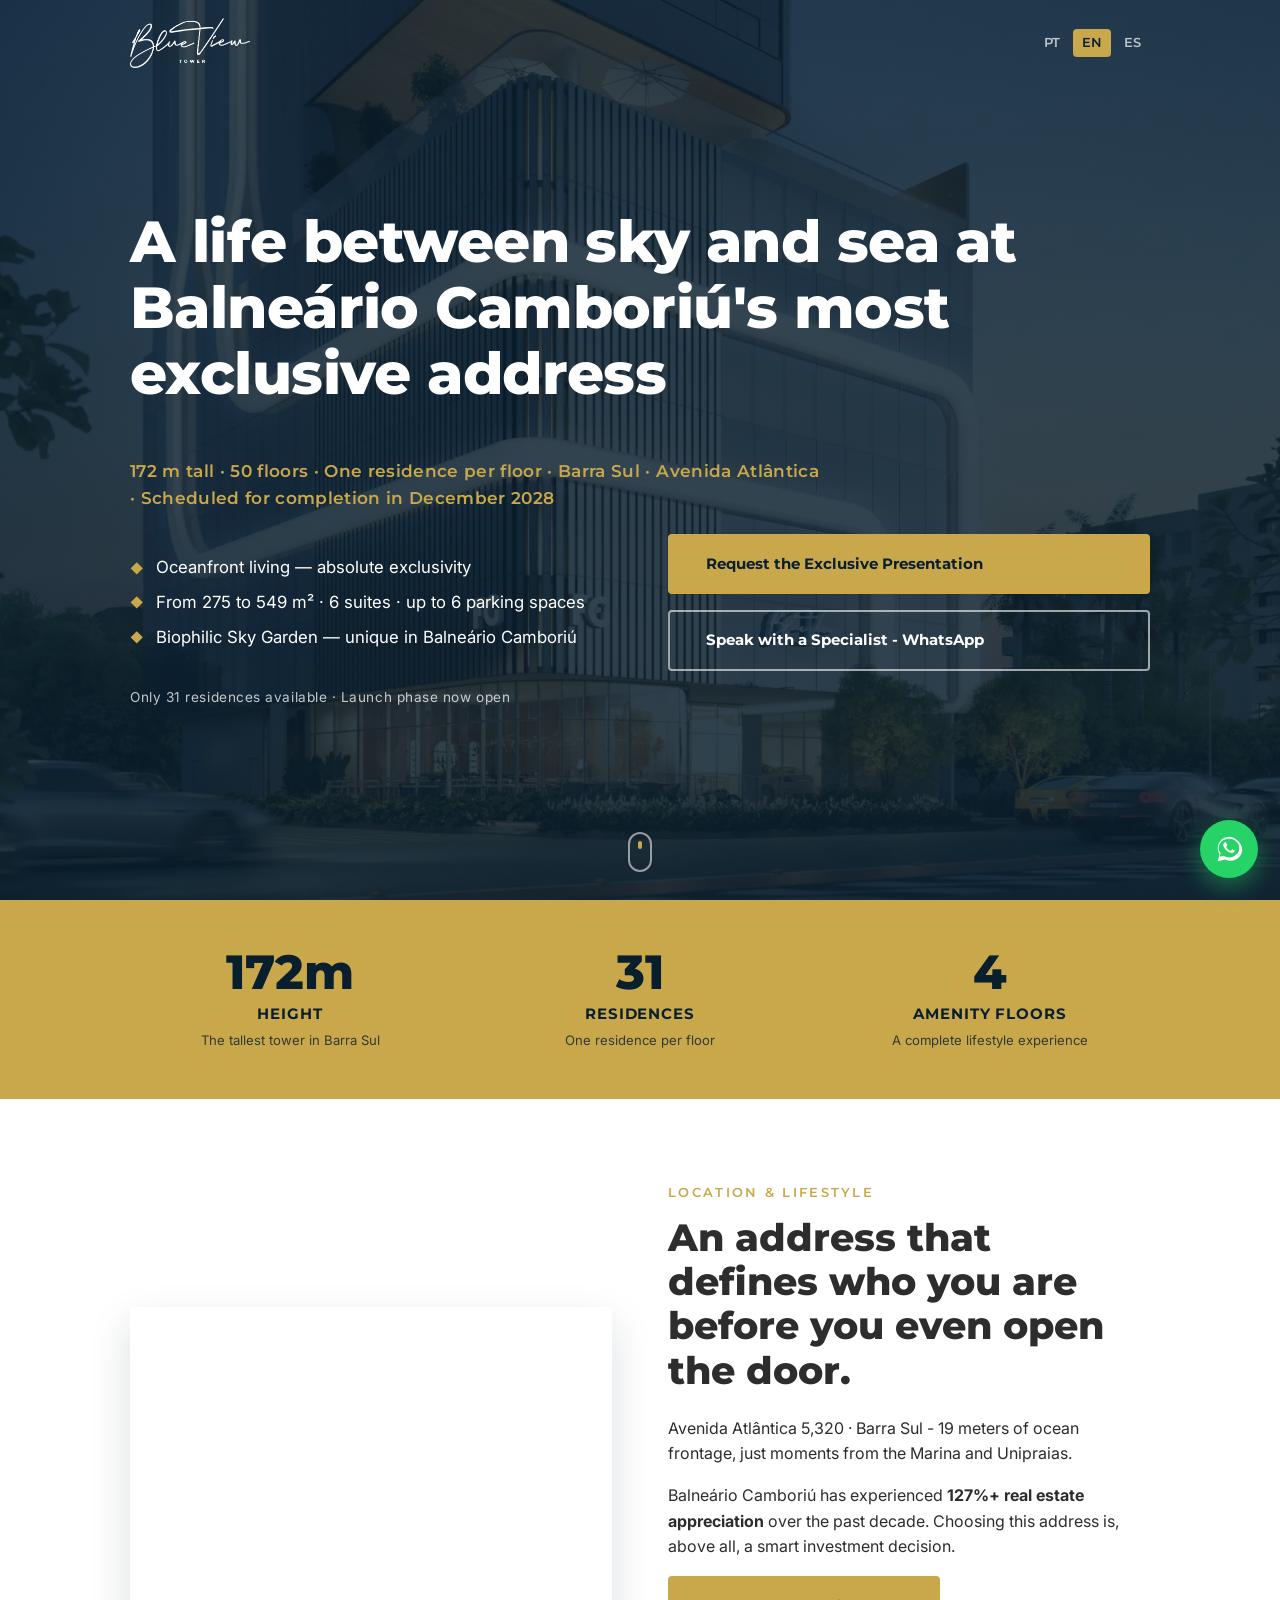
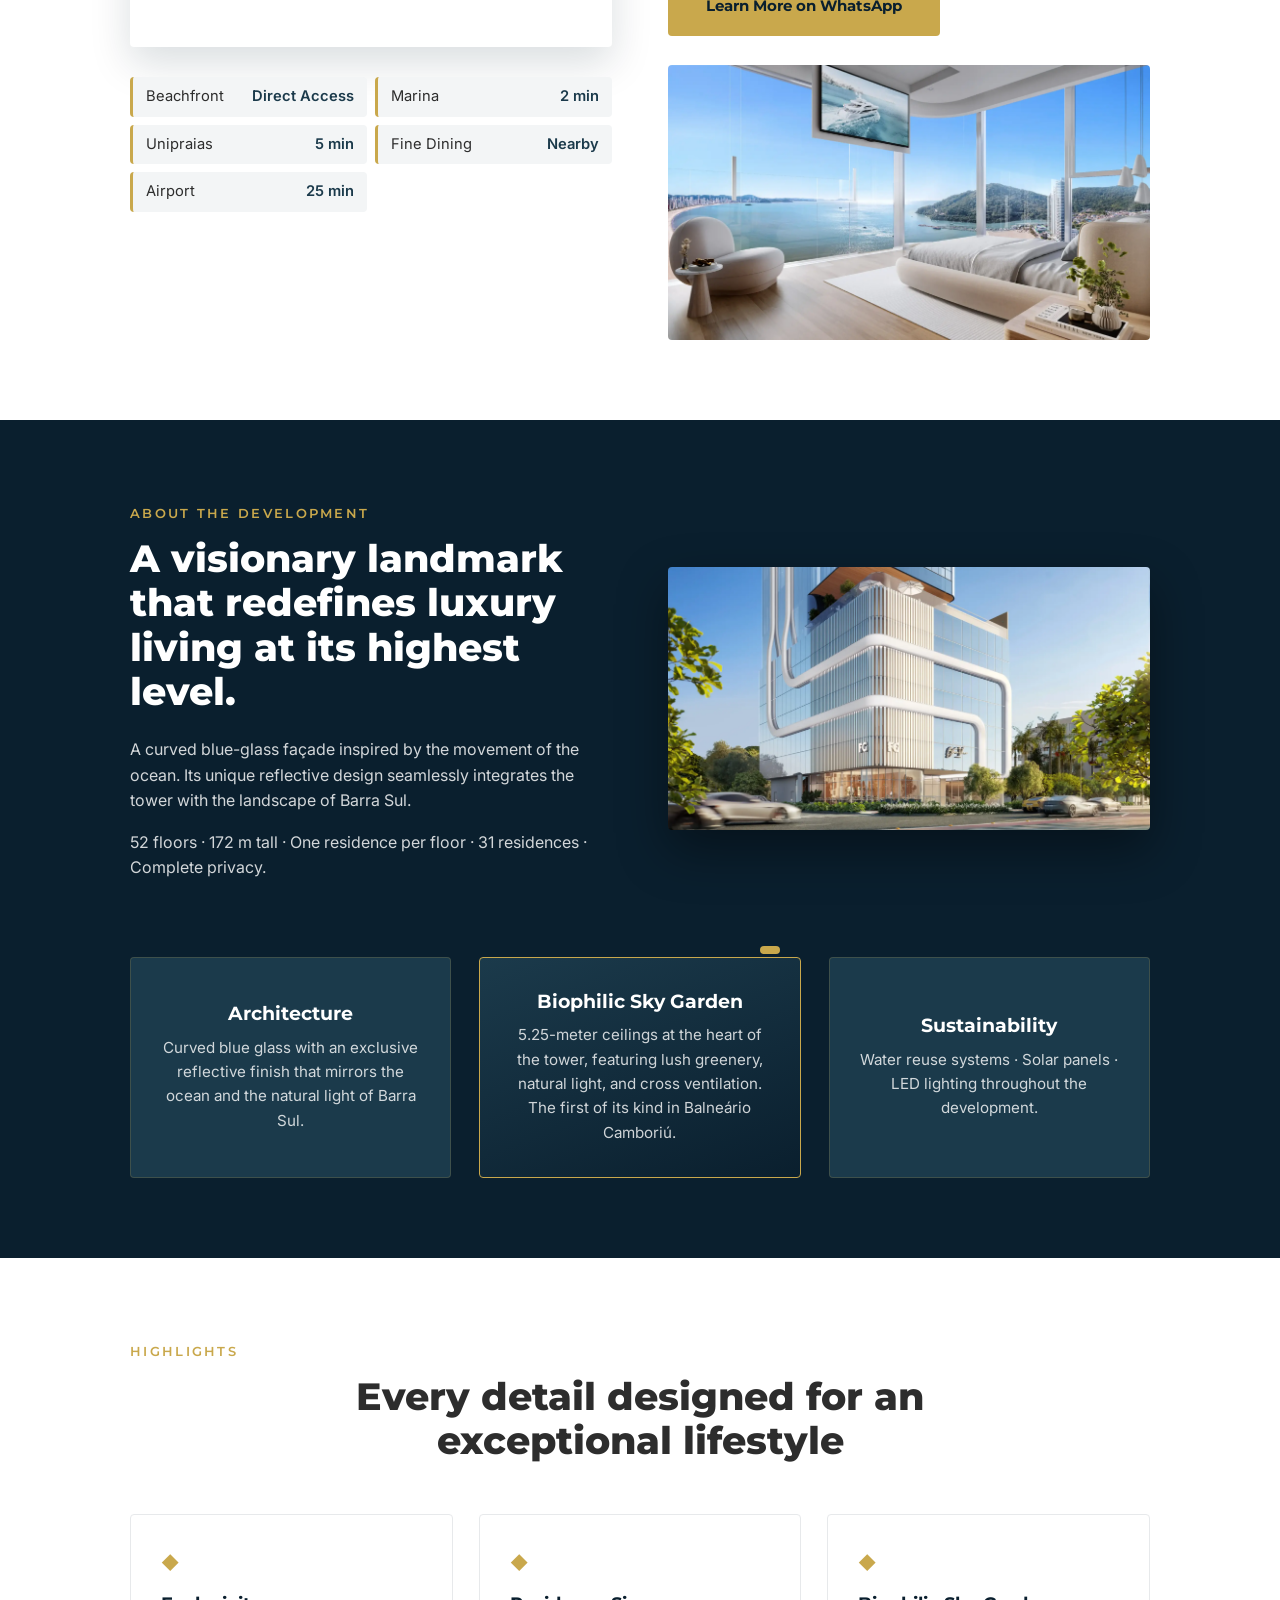
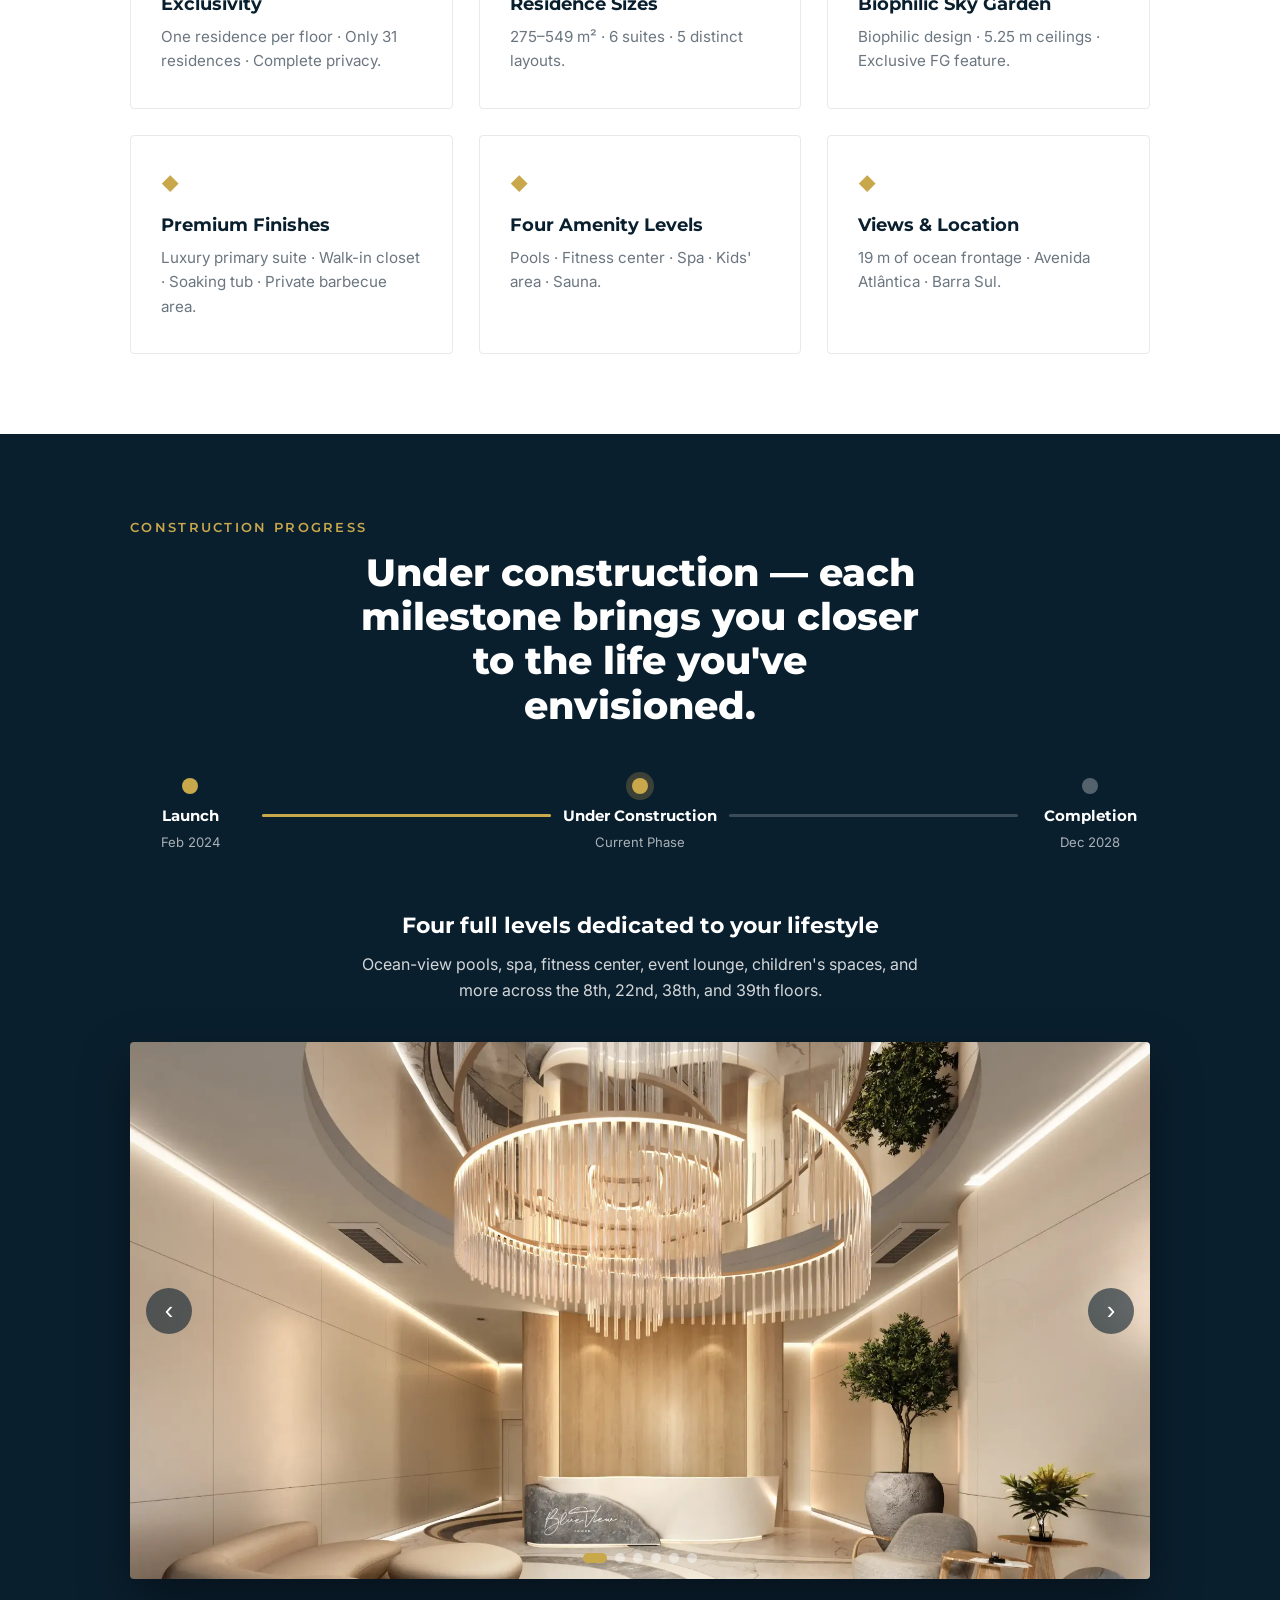
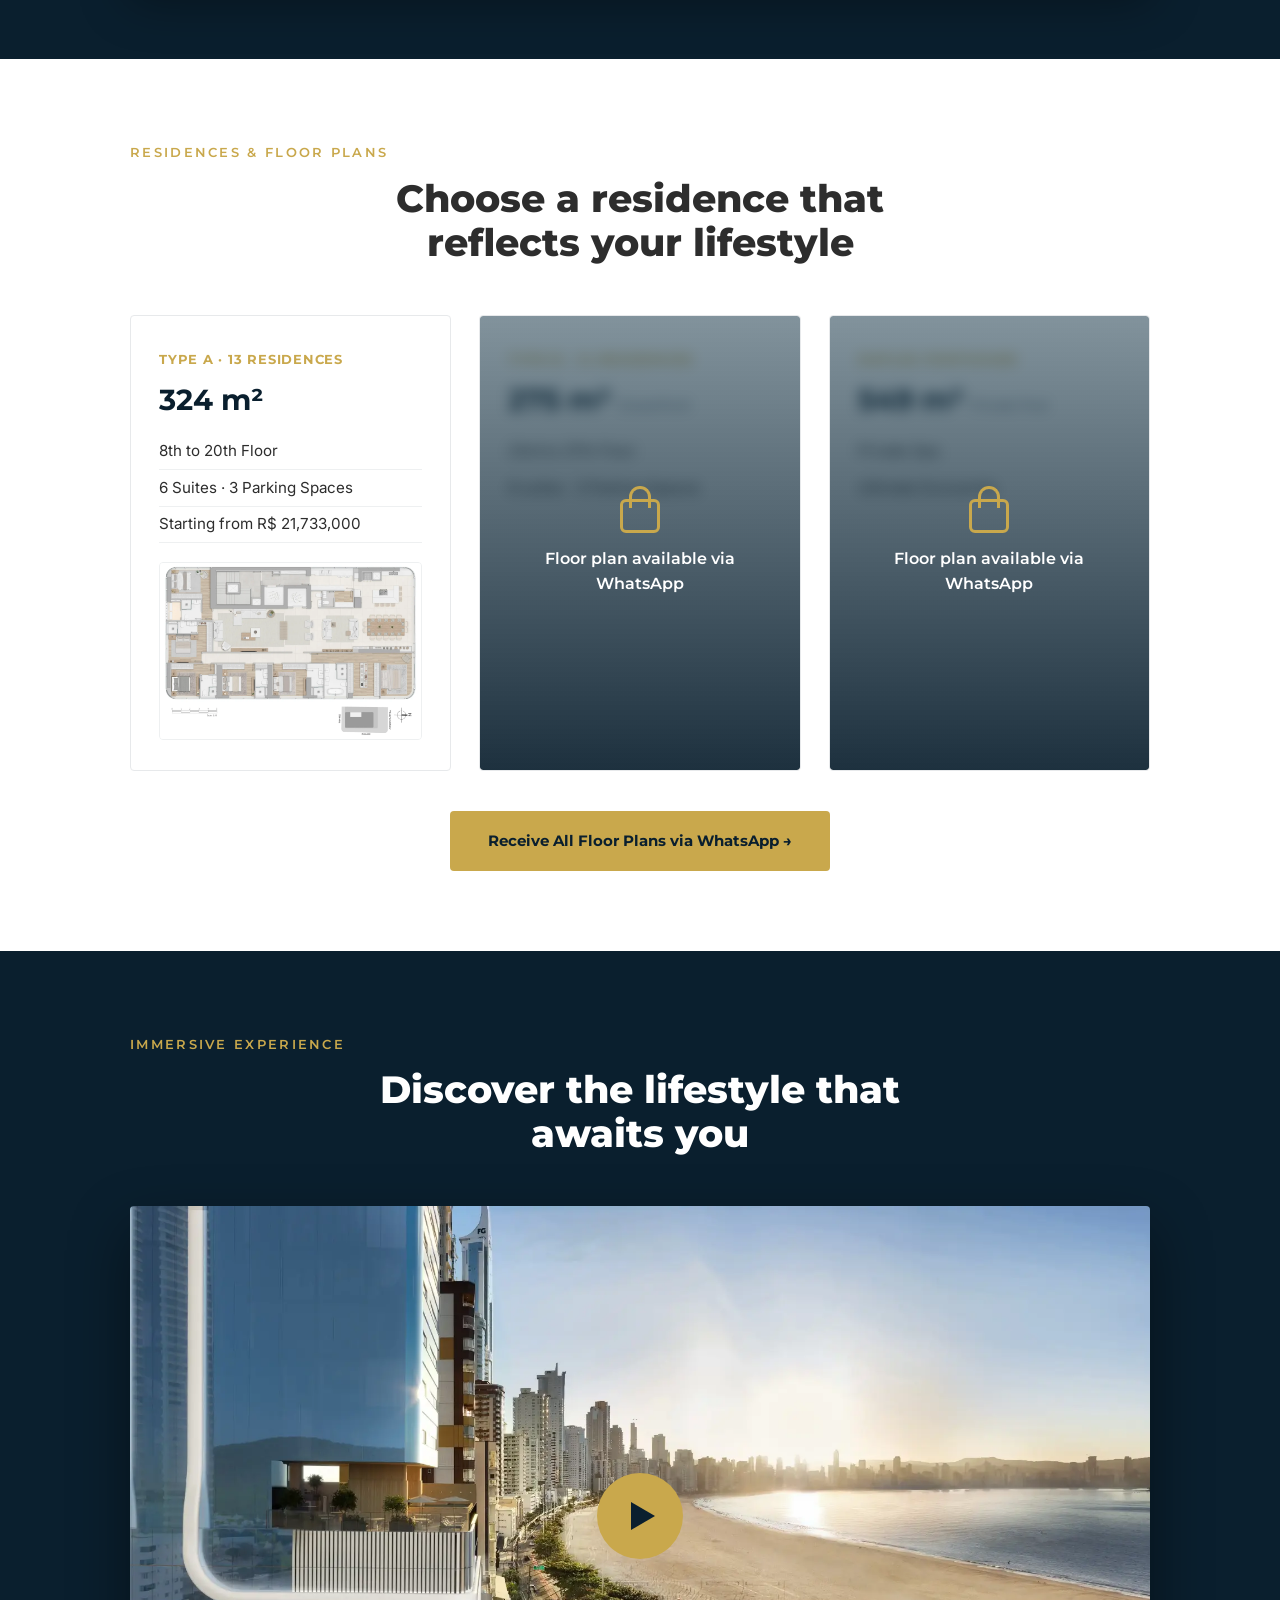
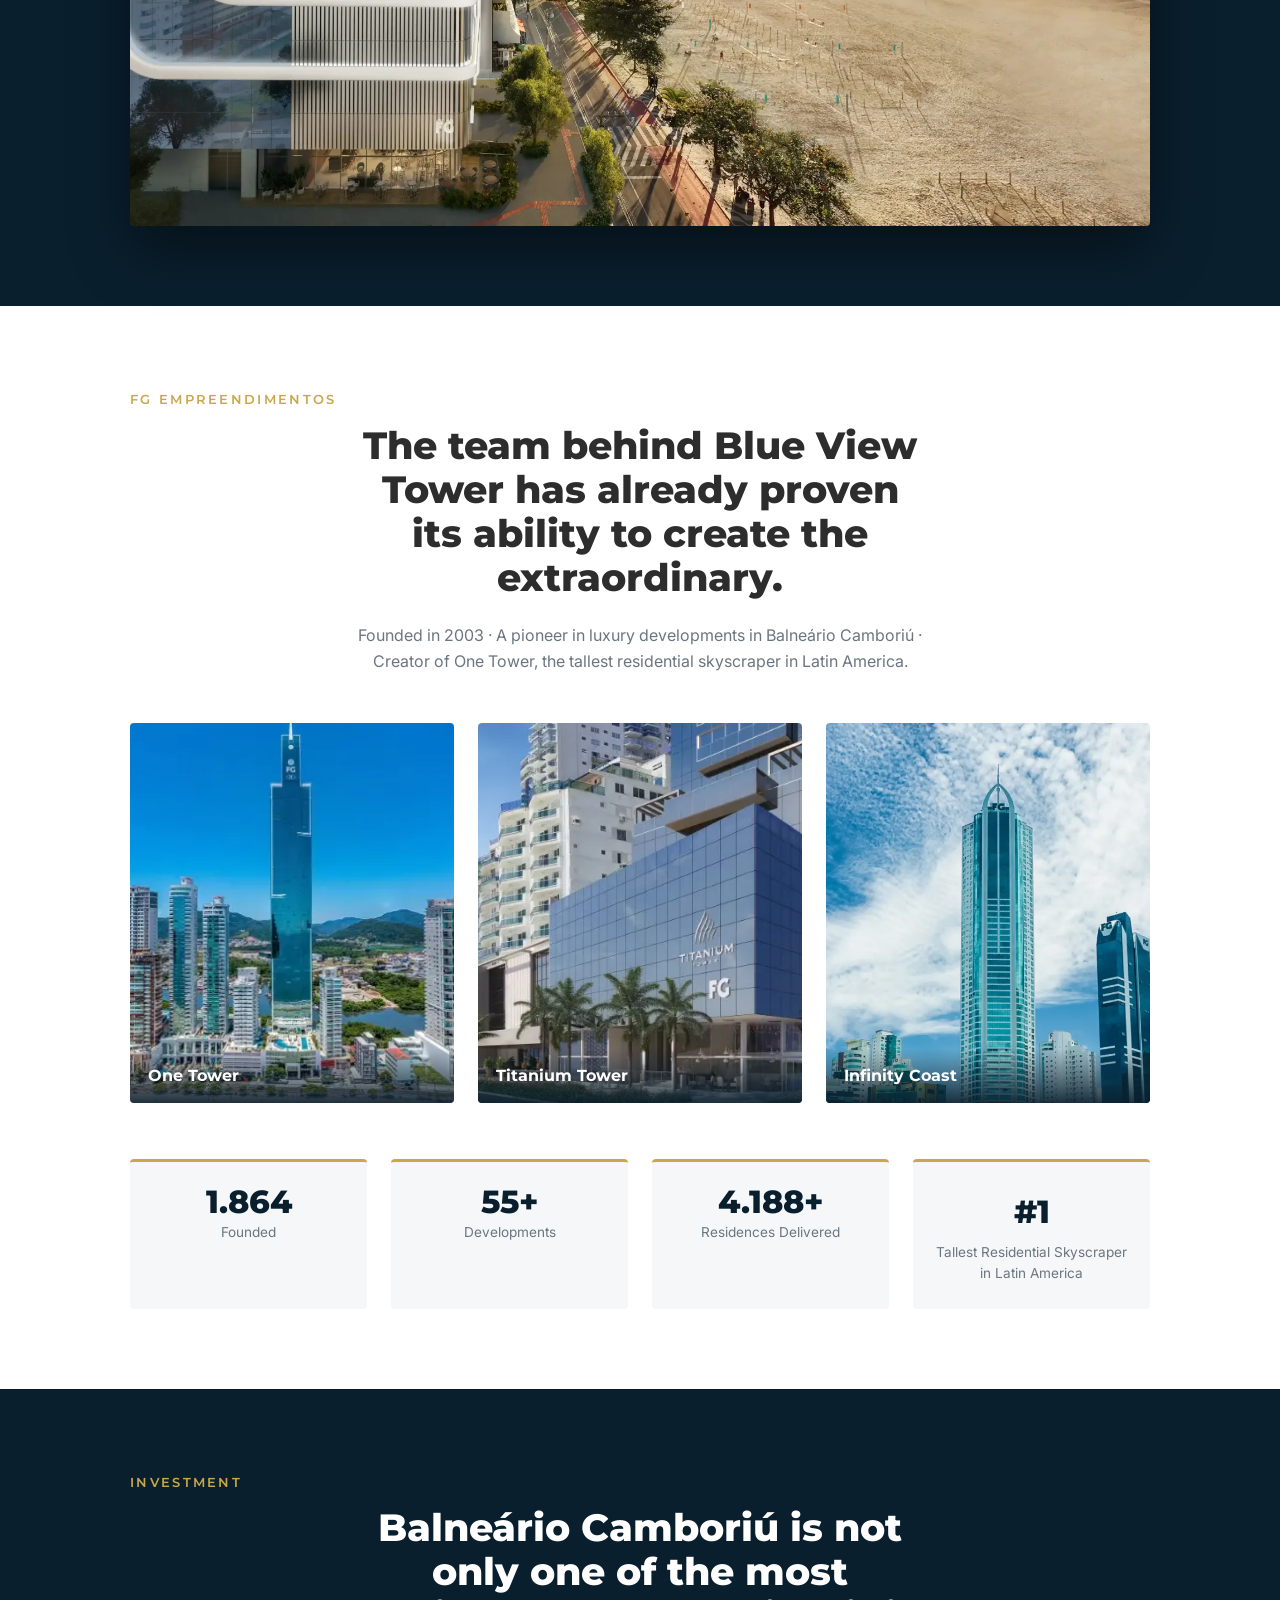
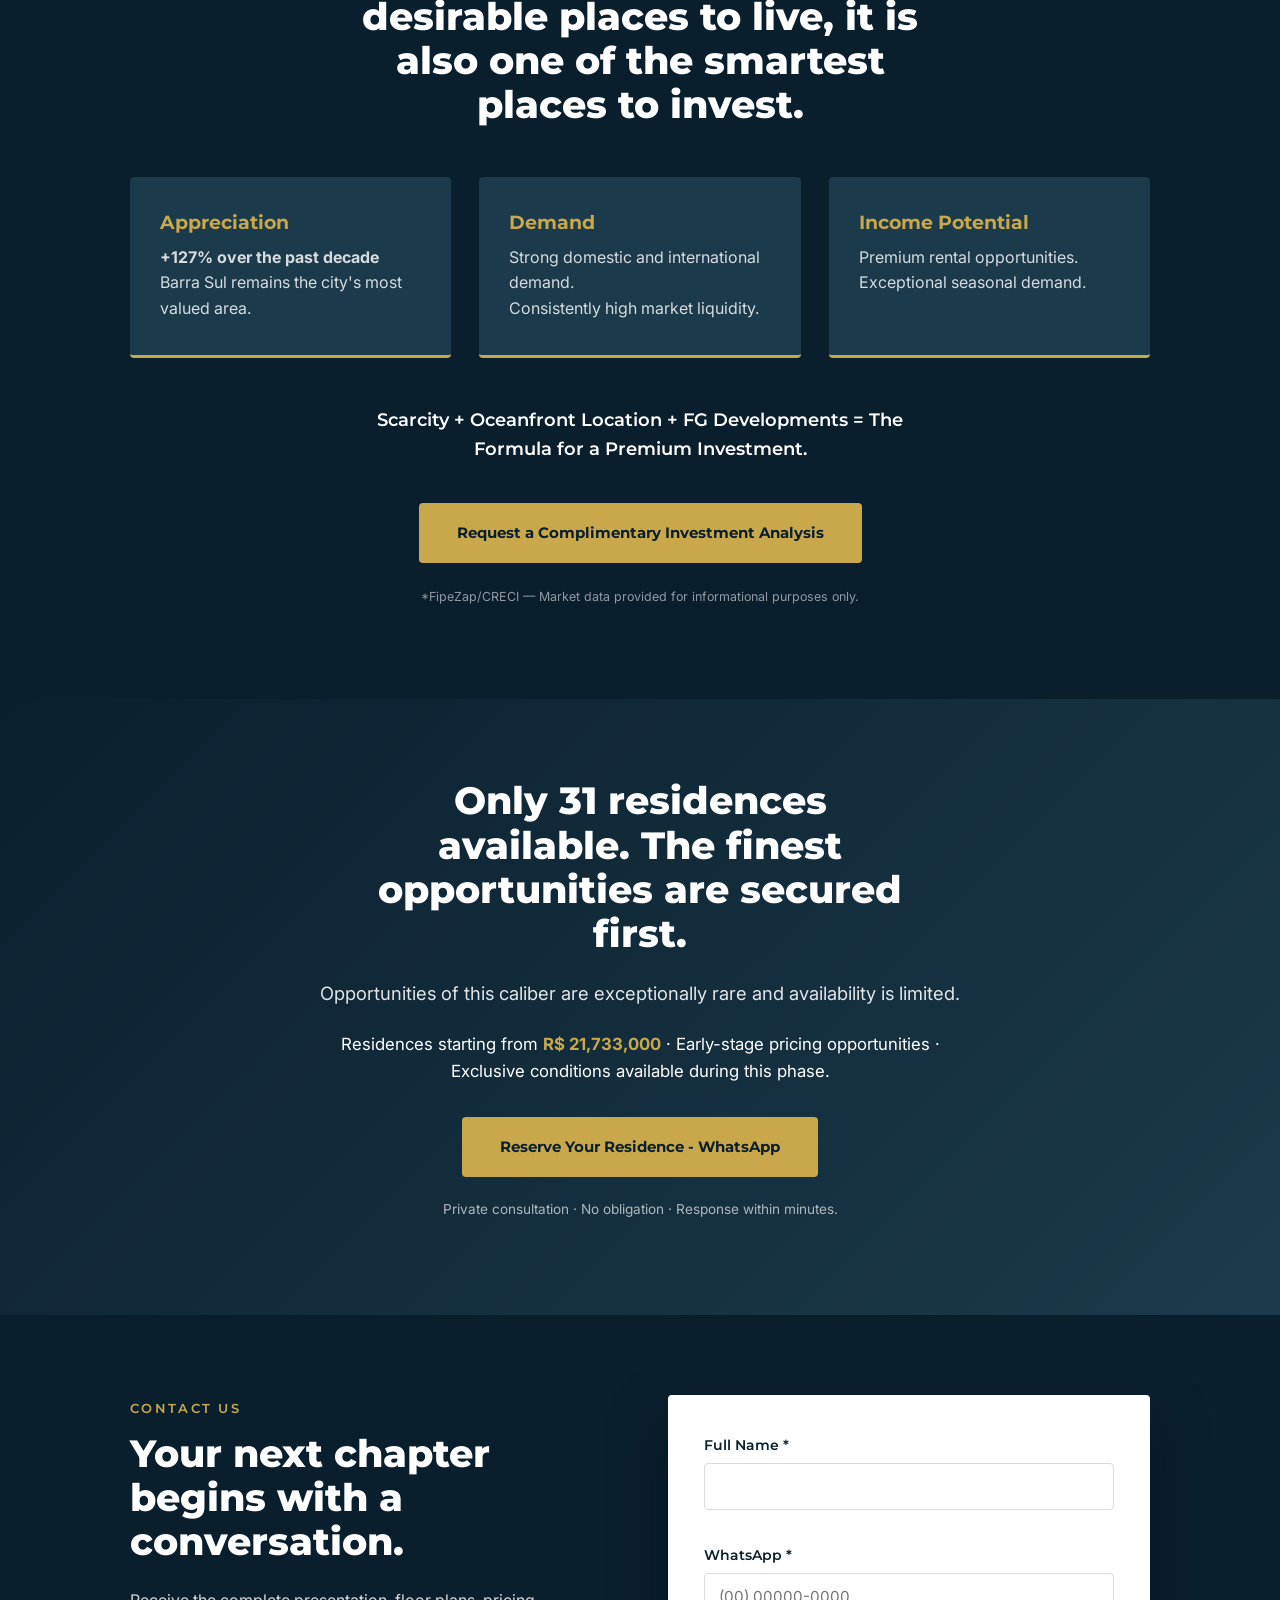
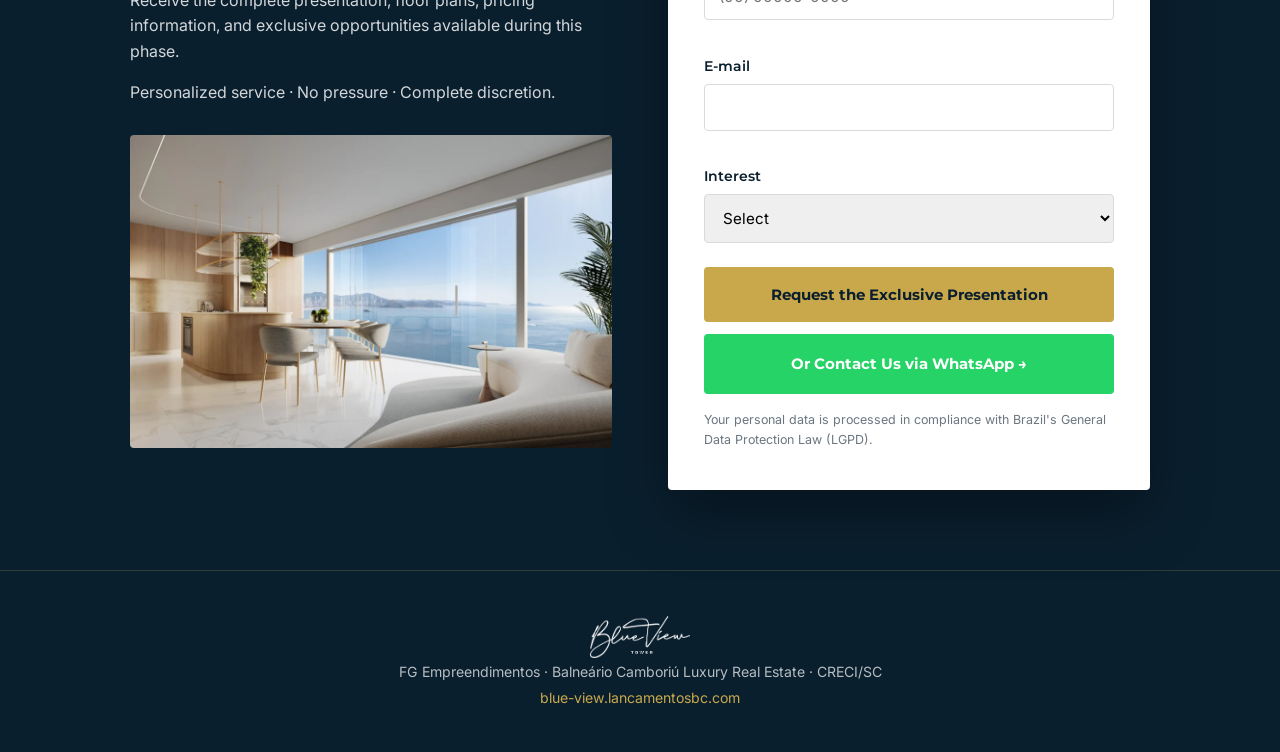
==== en/index.html @ 89172b25 "wpp" ====
<!DOCTYPE html>
<html lang="en">
<head>
  <meta charset="UTF-8">
  <meta name="viewport" content="width=device-width, initial-scale=1.0">
  <title>Blue View Tower | FG | Balneário Camboriú</title>
<meta name="description" content="Blue View Tower - 172m tall, one residence per floor, oceanfront living on Avenida Atlântica in Barra Sul. Featuring the exclusive Biophilic Sky Garden by FG Empreendimentos.">
  <link rel="preconnect" href="https://fonts.googleapis.com">
  <link rel="preconnect" href="https://fonts.gstatic.com" crossorigin>
    <link rel="icon" href="../assets/Ativo 1@4x.webp">
<meta name="robots" content="noindex, nofollow">
<link rel="preload" as="image" href="/assets/23_113_35_EMBASAMENTO_NOTURNO_FINAL.webp">

  <link href="https://fonts.googleapis.com/css2?family=Montserrat:wght@600;700;800&family=Inter:wght@400;500;600&display=swap" rel="stylesheet">

  <link rel="stylesheet" href="../style.css">
</head>
<body>

  <!-- ============ HEADER ============ -->
  <header class="site-header" id="siteHeader">
    <div class="container header-inner">
      <a href="#hero" class="brand"><img src="../assets/Ativo 1@4x.webp" style="width: 120px;" ></a>
      <nav class="lang-switch" aria-label="Seletor de idioma">
        <a href="/" class="lang">PT</a>
        <a href="/en/" class="lang active">EN</a>
        <a href="/es/" class="lang">ES</a>
      </nav>
    </div>
  </header>

  <!-- ============ 01 · HERO ============ -->
  <section class="hero" id="hero">
    <img
  src="/assets/23_113_35_EMBASAMENTO_NOTURNO_FINAL.webp"
  class="hero-media"
  fetchpriority="high"
  loading="eager"
  width="1920"
  height="1080"
/>
    <div class="hero-overlay"></div>

    <div class="container hero-content">
      <h1 class="hero-title">A life between sky and sea at Balneário Camboriú's most exclusive address</h1>
      <p class="hero-sub">172 m tall · 50 floors · One residence per floor · Barra Sul · Avenida Atlântica <br>· Scheduled for completion in December 2028</p>

      <ul class="hero-bullets">
        <li>Oceanfront living — absolute exclusivity</li>
        <li>From 275 to 549 m² · 6 suites · up to 6 parking spaces</li>
        <li>Biophilic Sky Garden — unique in Balneário Camboriú</li>
      </ul>

      <div class="hero-cta">
        <a href="#contato" class="btn btn-primary">Request the Exclusive Presentation</a>
        <a href="https://wa.me/5547991356151" class="btn btn-outline">Speak with a Specialist - WhatsApp</a>
      </div>

      <p class="hero-micro">Only 31 residences available · Launch phase now open</p>
    </div>

    <span class="scroll-hint" aria-hidden="true"></span>
  </section>

  <!-- ============ 02 · BARRA DE NÚMEROS ============ -->
  <section class="stats">
    <div class="container stats-grid">
      <div class="stat">
        <span class="stat-num" data-count="172" data-suffix="m">0</span>
        <span class="stat-label">Height<br><small>The tallest tower in Barra Sul</small></span>
      </div>
      <div class="stat">
        <span class="stat-num" data-count="31">0</span>
        <span class="stat-label">Residences<br><small>One residence per floor</small></span>
      </div>
      <div class="stat">
        <span class="stat-num" data-count="4">0</span>
        <span class="stat-label">Amenity Floors<br><small>A complete lifestyle experience</small></span>
      </div>
    </div>
  </section>

  <!-- ============ 03 · LOCALIZAÇÃO & LIFESTYLE ============ -->
  <section class="location section" id="localizacao">
    <div class="container split">
      <div class="split-media">
        <iframe
          class="map"
          src="https://www.google.com/maps?q=Av.+Atlantica,+Barra+Sul,+Balneario+Camboriu+SC&output=embed"
          loading="lazy"
          referrerpolicy="no-referrer-when-downgrade"
          title="Localização Blue View Tower"></iframe>
        <ul class="map-points">
          <li>Beachfront <span>Direct Access</span></li>
          <li>Marina <span>2 min</span></li>
          <li>Unipraias <span>5 min</span></li>
          <li>Fine Dining<span>Nearby</span></li>
          <li>Airport<span>25 min</span></li>
        </ul>
      </div>

      <div class="split-text">
        <span class="eyebrow">Location & Lifestyle</span>
        <h2 class="section-title">An address that defines who you are before you even open the door.</h2>
        <p>Avenida Atlântica 5,320 · Barra Sul - 19 meters of ocean frontage, just moments from the Marina and Unipraias.</p>
        <p>Balneário Camboriú has experienced <strong>127%+ real estate appreciation</strong> over the past decade. Choosing this address is, above all, a smart investment decision.</p>
        <a href="https://wa.me/5547991356151" class="btn btn-primary">Learn More on WhatsApp</a>

        <img class="lifestyle-img" src="../assets/23_113_25_SUITE_MASTER_TIPO_R01.webp" alt="Varanda com vista para o mar">
      </div>
    </div>
  </section>

  <!-- ============ 04 · SOBRE O EMPREENDIMENTO ============ -->
  <section class="about section section-dark" id="sobre">
    <div class="container split reverse">
      <div class="split-media">
        <img class="about-render" src="../assets/23_113_04_EMBASAMENTO_ESQUINA_FINAL (1).webp" alt="Render da fachada de vidro curvo">
      </div>
      <div class="split-text">
        <span class="eyebrow">About the Development</span>
        <h2 class="section-title">A visionary landmark that redefines luxury living at its highest level.</h2>
        <p>A curved blue-glass façade inspired by the movement of the ocean. Its unique reflective design seamlessly integrates the tower with the landscape of Barra Sul.</p>
        <p>52 floors · 172 m tall · One residence per floor · 31 residences · Complete privacy.</p>
      </div>
    </div>

    <div class="container about-cards">
      <article class="info-card">
        <h3>Architecture</h3>
        <p>Curved blue glass with an exclusive reflective finish that mirrors the ocean and the natural light of Barra Sul.</p>
      </article>
      <article class="info-card highlight">
        <span class="wow"></span>
        <h3>Biophilic Sky Garden</h3>
        <p>5.25-meter ceilings at the heart of the tower, featuring lush greenery, natural light, and cross ventilation. The first of its kind in Balneário Camboriú.</p>
       <!--- <img src="https://placehold.co/560x300/0A1F2E/C9A84C?text=Jardim+Suspenso+Biof%C3%ADlico" alt="Jardim Suspenso Biofílico">-->
      </article>
      <article class="info-card">
        <h3>Sustainability</h3>
        <p>Water reuse systems · Solar panels · LED lighting throughout the development.</p>
      </article>
    </div>
  </section>

  <!-- ============ 05 · DIFERENCIAIS ============ -->
  <section class="features section" id="diferenciais">
    <div class="container">
      <span class="eyebrow center">Highlights</span>
      <h2 class="section-title center">Every detail designed for an exceptional lifestyle</h2>

      <div class="feature-grid">
        <article class="feature-card">
          <h3>Exclusivity</h3>
          <p>One residence per floor · Only 31 residences · Complete privacy.</p>
        </article>
        <article class="feature-card">
          <h3>Residence Sizes</h3>
          <p>275–549 m² · 6 suites · 5 distinct layouts.</p>
        </article>
        <article class="feature-card">
          <h3>Biophilic Sky Garden</h3>
          <p>Biophilic design · 5.25 m ceilings · Exclusive FG feature.</p>
        </article>
        <article class="feature-card">
          <h3>Premium Finishes</h3>
          <p>Luxury primary suite · Walk-in closet · Soaking tub · Private barbecue area.</p>
        </article>
        <article class="feature-card">
          <h3>Four Amenity Levels</h3>
          <p>Pools · Fitness center · Spa · Kids' area · Sauna.</p>
        </article>
        <article class="feature-card">
          <h3>Views & Location</h3>
          <p>19 m of ocean frontage · Avenida Atlântica · Barra Sul.</p>
        </article>
      </div>
    </div>
  </section>

  <!-- ============ 06 · STATUS DA OBRA + LAZER ============ -->
  <section class="status section section-dark" id="status">
    <div class="container">
      <span class="eyebrow center">Construction Progress</span>
      <h2 class="section-title center">Under construction — each milestone brings you closer to the life you've envisioned.</h2>

      <div class="timeline">
        <div class="timeline-step done">
          <span class="dot"></span>
          <strong>Launch</strong>
          <span>Feb 2024</span>
        </div>
        <div class="timeline-bar"><span class="timeline-fill"></span></div>
        <div class="timeline-step current">
          <span class="dot"></span>
          <strong>Under Construction</strong>
          <span>Current Phase</span>
        </div>
        <div class="timeline-bar"></div>
        <div class="timeline-step">
          <span class="dot"></span>
          <strong>Completion</strong>
          <span>Dec 2028</span>
        </div>
      </div>

      <h3 class="lazer-title">Four full levels dedicated to your lifestyle</h3>
      <p class="lazer-sub">Ocean-view pools, spa, fitness center, event lounge, children's spaces, and more across the 8th, 22nd, 38th, and 39th floors.</p>

      <div class="carousel" id="lazerCarousel">
        <div class="carousel-track">
          <img src="../assets/23_113_23_HALL_ENTRADA_TERREO_FINAL.webp" alt="Hall de Entrada - Térreo">
          <img src="../assets/23_113_16_ACADEMIA_FINAL.webp" alt="Academia">
          <img src="../assets/23_113_21_JOGOS_R00.webp" alt="Sala de Jogos">
          <img src="../assets/23_113_15_PISCINA_COBERTA_FINAL.webp" alt="Piscina externa">
          <img src="../assets/23_113_11_FESTAS_FINAL.webp" alt="Salão de festas">
          <img src="../assets/23_113_26_BANHEIRO_MASTER_TIPO_FINAL (1).webp" alt="Banheiro Master">
        </div>
        <button class="carousel-btn prev" aria-label="Anterior">&#8249;</button>
        <button class="carousel-btn next" aria-label="Próximo">&#8250;</button>
        <div class="carousel-dots" aria-hidden="true"></div>
      </div>
    </div>
  </section>

  <!-- ============ 07 · TIPOLOGIAS & PLANTAS ============ -->
  <section class="typologies section" id="plantas">
    <div class="container">
      <span class="eyebrow center">Residences & Floor Plans</span>
      <h2 class="section-title center">Choose a residence that reflects your lifestyle</h2>

      <div class="typo-grid">
        <article class="typo-card open">
          <span class="typo-tag">Type A · 13 Residences</span>
          <h3>324 m²</h3>
          <ul>
            <li>8th to 20th Floor</li>
            <li>6 Suites · 3 Parking Spaces</li>
            <li>Starting from R$ 21,733,000</li>
          </ul>
         <img
  src="../assets/PB_TIPO_A_OPCAO_02.webp"
  alt="Planta Tipo A"
  class="plant-preview"
>
        </article>

        <article class="typo-card locked">
          <span class="typo-tag">Type B · 14 Residences</span>
          <h3>275 m²<small>Oceanfront</small></h3>
          <ul>
            <li>23rd to 37th Floor</li>
            <li>6 suítes · 3 Parking Spaces</li>
          </ul>
          <div class="lock-overlay">
            <span class="lock-icon" aria-hidden="true"></span>
            <p>Floor plan available via WhatsApp</p>
          </div>
        </article>

        <article class="typo-card locked">
          <span class="typo-tag">Duplex Penthouse</span>
          <h3>549 m²<small>Private Pool</small></h3>
          <ul>
            <li>Private Spa</li>
            <li>Ultimate Exclusivity</li>
          </ul>
          <div class="lock-overlay">
            <span class="lock-icon" aria-hidden="true"></span>
            <p>Floor plan available via WhatsApp</p>
          </div>
        </article>
      </div>

      <a href="https://wa.me/5547991356151" class="btn btn-primary center-btn">Receive All Floor Plans via WhatsApp →</a>
    </div>
  </section>

  <!-- ============ 08 · VÍDEO IMERSIVO ============ -->
  <section class="video section section-dark" id="video">
    <div class="container">
      <span class="eyebrow center">Immersive Experience</span>
      <h2 class="section-title center">Discover the lifestyle that awaits you</h2>

      <div class="video-player" id="videoPlayer">
        
        <img class="video-thumb" src="/assets/23_113_32_FACHADA_ADICIONAL_FINAL.webp" alt="Vídeo Blue View Tower">
        <button class="video-play" aria-label="Reproduzir vídeo"></button>
      </div>
    </div>
  </section>

  <!-- ============ 09 · FG EMPREENDIMENTOS ============ -->
  <section class="builder section" id="fg">
    <div class="container">
      <span class="eyebrow center">FG Empreendimentos</span>
      <h2 class="section-title center">The team behind Blue View Tower has already proven its ability to create the extraordinary.</h2>
      <p class="center builder-lead">Founded in 2003 · A pioneer in luxury developments in Balneário Camboriú · Creator of One Tower, the tallest residential skyscraper in Latin America.</p>

      <div class="portfolio">
        <figure><img src="../assets/one-tower-1.webp" alt="One Tower"><figcaption>One Tower</figcaption></figure>
        <figure><img src="../assets/Titanium-Tower-20.webp" alt="Titanium Tower"><figcaption>Titanium Tower</figcaption></figure>
        <figure><img src="../assets/infinity.webp" style="  object-position: top;
" alt="Infinity Coast"><figcaption>Infinity Coast</figcaption></figure>
      </div>

      <div class="builder-stats">
        <div><span class="stat-num" data-count="2003">0</span><small>Founded</small></div>
        <div><span class="stat-num" data-count="60" data-suffix="+">0</span><small>Developments</small></div>
        <div><span class="stat-num" data-count="4500" data-suffix="+">0</span><small>Residences Delivered</small></div>
        <div><span class="stat-text">#1</span><small>Tallest Residential Skyscraper in Latin America</small></div>
      </div>
    </div>
  </section>

  <!-- ============ 10 · BLOCO INVESTIDOR ============ -->
  <section class="investor section section-dark" id="investidor">
    <div class="container">
      <span class="eyebrow center">Investment</span>
      <h2 class="section-title center">Balneário Camboriú is not only one of the most desirable places to live, it is also one of the smartest places to invest.</h2>

      <div class="investor-grid">
        <article class="investor-card">
          <h3>Appreciation</h3>
          <p><strong>+127% over the past decade</strong><br>Barra Sul remains the city's most valued area.</p>
        </article>
        <article class="investor-card">
          <h3>Demand</h3>
          <p>Strong domestic and international demand.<br>Consistently high market liquidity.</p>
        </article>
        <article class="investor-card">
          <h3>Income Potential</h3>
          <p>Premium rental opportunities.<br>Exceptional seasonal demand.</p>
        </article>
      </div>

      <p class="center investor-formula">Scarcity + Oceanfront Location + FG Developments = The Formula for a Premium Investment.</p>
      <a href="#contato" class="btn btn-primary center-btn">Request a Complimentary Investment Analysis</a>
      <p class="footnote">*FipeZap/CRECI — Market data provided for informational purposes only.</p>
    </div>
  </section>

  <!-- ============ 11 · URGÊNCIA ============ -->
  <section class="urgency section">
    <div class="container urgency-inner">
      <h2 class="section-title">Only 31 residences available. The finest opportunities are secured first.</h2>
      <p class="urgency-lead">Opportunities of this caliber are exceptionally rare and availability is limited.</p>
      <p class="urgency-values">Residences starting from <strong>R$ 21,733,000</strong> · Early-stage pricing opportunities · Exclusive conditions available during this phase.</p>
      <a href="https://wa.me/5547991356151" class="btn btn-primary">Reserve Your Residence - WhatsApp</a>
      <p class="urgency-micro">Private consultation · No obligation · Response within minutes.</p>
    </div>
  </section>

  <!-- ============ 12 · CTA FINAL + FORMULÁRIO ============ -->
  <section class="final section section-dark" id="contato">
    <div class="container split">
      <div class="final-text">
        <span class="eyebrow">Contact us</span>
        <h2 class="section-title">Your next chapter begins with a conversation.</h2>
        <p>Receive the complete presentation, floor plans, pricing information, and exclusive opportunities available during this phase.</p>
        <p>Personalized service · No pressure · Complete discretion.</p>
        <img class="final-img" src="../assets/23_113_30_COZINHA_TIPO_FINAL.webp" alt="Varanda com vista para o mar">
      </div>

      <div class="final-form">
        <form id="leadForm" novalidate>
          <div class="field">
            <label for="nome">Full Name *</label>
            <input type="text" id="nome" name="nome" autocomplete="name" required>
            <span class="error" data-for="nome"></span>
          </div>
          <div class="field">
            <label for="whatsapp">WhatsApp *</label>
            <input type="tel" id="whatsapp" name="whatsapp" autocomplete="tel" inputmode="numeric" placeholder="(00) 00000-0000" required>
            <span class="error" data-for="whatsapp"></span>
          </div>
          <div class="field optional">
            <label for="email">E-mail</label>
            <input type="email" id="email" name="email" autocomplete="email">
            <span class="error" data-for="email"></span>
          </div>
          <div class="field optional">
            <label for="perfil">Interest</label>
            <select id="perfil" name="perfil">
              <option value="">Select</option>
              <option value="live">Primary Residence</option>
              <option value="invest">Investment</option>
              <option value="both">Both</option>
            </select>
          </div>

          <button type="submit" class="btn btn-primary btn-block">Request the Exclusive Presentation</button>
          <a href="https://wa.me/5547991356151" class="btn btn-whatsapp-inline btn-block">Or Contact Us via WhatsApp →</a>

          <p class="lgpd">Your personal data is processed in compliance with Brazil's General Data Protection Law (LGPD).</p>
          <p class="form-success" id="formSuccess" hidden>Thank you. One of our specialists will contact you shortly.</p>
        </form>
      </div>
    </div>
  </section>

  <!-- ============ RODAPÉ ============ -->
  <footer class="site-footer">
    <div class="container footer-inner">
      <img loading="lazy" src="/assets/Ativo 1@4x.webp" style="width: 100px; margin: auto; margin-top: 5px;">
      <p>FG Empreendimentos · Balneário Camboriú Luxury Real Estate · CRECI/SC</p>
      <p class="footer-url">blue-view.lancamentosbc.com</p>
    </div>
  </footer>

  <!-- WhatsApp flutuante -->
  <a href="https://wa.me/5547991356151" class="whatsapp-float" aria-label="Falar no WhatsApp">
    <svg viewBox="0 0 32 32" width="30" height="30" aria-hidden="true">
      <path fill="currentColor" d="M16 3C9.4 3 4 8.4 4 15c0 2.4.7 4.6 1.9 6.5L4 29l7.7-1.9c1.8 1 3.9 1.5 6.3 1.5h.1c6.6 0 12-5.4 12-12S22.6 3 16 3zm0 22c-2 0-3.9-.5-5.5-1.5l-.4-.2-4.1 1 1.1-4-.3-.4C5.6 18.6 5 16.8 5 15 5 9.5 9.9 5 16 5s11 4.5 11 10-4.9 10-11 10zm6.1-7.5c-.3-.2-1.9-1-2.2-1.1-.3-.1-.5-.2-.7.2-.2.3-.8 1-1 1.2-.2.2-.4.2-.7.1-.3-.2-1.4-.5-2.6-1.6-1-.8-1.6-1.9-1.8-2.2-.2-.3 0-.5.1-.7.1-.1.3-.4.5-.6.1-.2.2-.3.3-.6.1-.2 0-.4 0-.6-.1-.2-.7-1.7-1-2.3-.3-.6-.5-.5-.7-.5h-.6c-.2 0-.5.1-.8.4-.3.3-1 1-1 2.5s1.1 2.9 1.2 3.1c.2.2 2.1 3.3 5.2 4.6.7.3 1.3.5 1.7.6.7.2 1.4.2 1.9.1.6-.1 1.9-.8 2.1-1.5.3-.7.3-1.4.2-1.5-.1-.1-.3-.2-.6-.4z"/>
    </svg>
  </a>

<div class="plant-modal" id="plantModal">
  <img
    src="../assets/PB_TIPO_A_OPCAO_02.webp"
    alt="Planta ampliada"
    class="plant-modal-img"
  >
</div>
  <script src="../script.js"></script>
</body>
</html>
---- style.css ----
/* ============================================================
   BLUE VIEW TOWER — Landing Page
   Design System: #0A1F2E · #1B3A4B · #C9A84C · #FFFFFF · #2D2D2D
   ============================================================ */

   

:root {
  --azul-escuro: #0A1F2E;
  --azul-medio: #1B3A4B;
  --dourado: #C9A84C;
  --dourado-claro: #d9bd6a;
  --branco: #FFFFFF;
  --grafite: #2D2D2D;
  --cinza: #6b7680;
  --whatsapp: #25D366;

  --font-title: 'Montserrat', sans-serif;
  --font-body: 'Inter', sans-serif;

  --container: 1140px;
  --pad-x: 60px;
  --gap-section: 80px;
  --radius: 4px;
}

*, *::before, *::after { box-sizing: border-box; }

html { scroll-behavior: smooth; }

body {
  margin: 0;
  font-family: var(--font-body);
  color: var(--grafite);
  background: var(--branco);
  line-height: 1.6;
  -webkit-font-smoothing: antialiased;
}

img { max-width: 100%; display: block; }

h1, h2, h3 {
  font-family: var(--font-title);
  font-weight: 700;
  line-height: 1.15;
  margin: 0 0 .6em;
}

a { color: inherit; text-decoration: none; }

.container {
  max-width: var(--container);
  margin: 0 auto;
  padding: 0 var(--pad-x);
}

/* ---------- Tipografia auxiliar ---------- */
.eyebrow {
  display: inline-block;
  font-family: var(--font-title);
  font-weight: 600;
  font-size: .8rem;
  letter-spacing: .18em;
  text-transform: uppercase;
  color: var(--dourado);
  margin-bottom: .8rem;
}
.eyebrow.center,
.section-title.center,
.center { text-align: center; }

.section-title {
  font-size: clamp(1.6rem, 3.2vw, 2.4rem);
  font-weight: 800;
  max-width: 22ch;
}
.section-title.center { margin-left: auto; margin-right: auto; }

.section { padding: var(--gap-section) 0; }
.section-dark {
  background: var(--azul-escuro);
  color: var(--branco);
}
.section-dark .section-title,
.section-dark h3 { color: var(--branco); }

/* ---------- Botões ---------- */
.btn {
  display: inline-block;
  font-family: var(--font-title);
  font-weight: 700;
  font-size: .95rem;
  border-radius: var(--radius);
  padding: 16px 36px;
  cursor: pointer;
  border: 2px solid transparent;
  transition: transform .25s ease, box-shadow .25s ease, background .25s ease, color .25s ease;
}
.btn-primary {
  background: var(--dourado);
  color: var(--azul-escuro);
}
.btn-primary:hover {
  background: var(--dourado-claro);
  transform: translateY(-2px);
  box-shadow: 0 12px 28px rgba(201,168,76,.35);
}
.btn-outline {
  background: transparent;
  color: var(--branco);
  border-color: rgba(255,255,255,.6);
}
.btn-outline:hover {
  background: var(--branco);
  color: var(--azul-escuro);
  transform: translateY(-2px);
}
.btn-whatsapp-inline {
  background: var(--whatsapp);
  color: var(--branco);
}
.btn-whatsapp-inline:hover { filter: brightness(1.08); transform: translateY(-2px); }
.btn-block { width: 100%; text-align: center; }
.center-btn { display: table; margin: 2.5rem auto 0; }

/* ============================================================
   HEADER
   ============================================================ */
.site-header {
  position: fixed;
  inset: 0 0 auto 0;
  z-index: 1000;
  padding: 18px 0;
  transition: background .3s ease, padding .3s ease, box-shadow .3s ease;
}
.site-header.scrolled {
  background: rgba(10,31,46,.95);
  padding: 12px 0;
  box-shadow: 0 4px 24px rgba(0,0,0,.25);
  backdrop-filter: blur(6px);
}
.header-inner {
  display: flex;
  align-items: center;
  justify-content: space-between;
}
.brand {
  font-family: var(--font-title);
  font-weight: 800;
  font-size: 1.25rem;
  color: var(--branco);
  letter-spacing: .02em;
}
.brand span { color: var(--dourado); margin-left: 6px; font-weight: 600; }

.lang-switch { display: flex; gap: 4px; }
.lang {
  font-family: var(--font-title);
  font-weight: 600;
  font-size: .8rem;
  color: rgba(255,255,255,.7);
  padding: 4px 9px;
  border-radius: var(--radius);
  transition: color .2s, background .2s;
}
.lang:hover { color: var(--branco); }
.lang.active { color: var(--azul-escuro); background: var(--dourado); }

/* ============================================================
   01 · HERO
   ============================================================ */
.hero {
  position: relative;
  min-height: 100vh;
  display: flex;
  align-items: center;
  color: var(--branco);
  overflow: hidden;
}
.hero-media {
  position: absolute;
  inset: 0;
  width: 100%;
  height: 100%;
  object-fit: cover;
  z-index: -2;
}
.hero-overlay {
  position: absolute;
  inset: 0;
  z-index: -1;
  background: linear-gradient(180deg, rgba(10, 31, 46, 0.815) 0%, rgba(10, 31, 46, 0.856) 100%);
}
.hero-content {
  padding-top: 90px;
  padding-bottom: 60px;
  animation: rise .8s ease both;
  display: grid;
  grid-template-columns: 1fr 1fr;
  column-gap: 56px;
  align-items: start;
}
.hero-title {
  font-size: clamp(2.1rem, 5vw, 3.6rem);
  font-weight: 800;
  letter-spacing: -.01em;
  grid-column: 1 / -1;
  grid-row: 1;
}
.hero-sub {
  font-size: 1.05rem;
  color: var(--dourado);
  font-family: var(--font-title);
  font-weight: 600;
  letter-spacing: .02em;
  margin-bottom: 1.4rem;
  grid-column: 1 / -1;
  grid-row: 2;
}
.hero-bullets {
  list-style: none;
  padding: 0;
  margin: 0;
  display: grid;
  gap: .5rem;
  grid-column: 1;
  grid-row: 3;
  align-self: center;
}
.hero-bullets li {
  position: relative;
  padding-left: 1.6rem;
  font-size: 1.05rem;
}
.hero-bullets li::before {
  content: "◆";
  position: absolute;
  left: 0;
  color: var(--dourado);
  font-size: .8rem;
  top: .35em;
}
.hero-cta {
  display: flex;
  flex-direction: column;
  gap: 16px;
  margin-bottom: 0;
  grid-column: 2;
  grid-row: 3;
  align-self: center;
  justify-content: center;
}
.hero-micro {
  font-size: .85rem;
  color: rgba(255,255,255,.75);
  letter-spacing: .04em;
  grid-column: 1 / -1;
  grid-row: 4;
  margin-top: 1rem;
}
.scroll-hint {
  position: absolute;
  bottom: 28px;
  left: 50%;
  transform: translateX(-50%);
  width: 24px;
  height: 40px;
  border: 2px solid rgba(255,255,255,.55);
  border-radius: 14px;
}
.scroll-hint::after {
  content: "";
  position: absolute;
  top: 7px;
  left: 50%;
  transform: translateX(-50%);
  width: 4px;
  height: 8px;
  background: var(--dourado);
  border-radius: 2px;
  animation: scrollDot 1.6s infinite;
}

/* ============================================================
   02 · BARRA DE NÚMEROS
   ============================================================ */
.stats { background: var(--dourado); color: var(--azul-escuro); padding: 48px 0; }
.stats-grid {
  display: grid;
  grid-template-columns: repeat(3, 1fr);
  gap: 30px;
  text-align: center;
}
.stat { display: flex; flex-direction: column; align-items: center; }
.stat-num {
  font-family: var(--font-title);
  font-weight: 800;
  font-size: clamp(2.4rem, 5vw, 3rem);
  line-height: 1;
}
.stat-label {
  font-family: var(--font-title);
  font-weight: 700;
  text-transform: uppercase;
  letter-spacing: .06em;
  font-size: .95rem;
  margin-top: .4rem;
}
.stat-label small {
  display: block;
  font-weight: 400;
  text-transform: none;
  letter-spacing: 0;
  font-family: var(--font-body);
  font-size: .82rem;
  opacity: .8;
  margin-top: .2rem;
}

/* ============================================================
   SPLIT LAYOUTS (Localização, Sobre, CTA final)
   ============================================================ */
.split {
  display: grid;
  grid-template-columns: 1fr 1fr;
  gap: 56px;
  align-items: center;
}
.split.reverse .split-media { order: 2; }
.split-text p { margin: 0 0 1rem; max-width: 46ch; }

/* ---- 03 Localização ---- */
.map {
  width: 100%;
  height: 340px;
  border: 0;
  border-radius: var(--radius);
  box-shadow: 0 16px 40px rgba(10,31,46,.15);
}
.map-points {
  list-style: none;
  padding: 0;
  margin: 1.4rem 0 0;
  display: grid;
  grid-template-columns: repeat(2, 1fr);
  gap: .5rem;
}
.map-points li {
  display: flex;
  justify-content: space-between;
  font-size: .92rem;
  padding: .5rem .8rem;
  background: #f3f5f6;
  border-left: 3px solid var(--dourado);
  border-radius: var(--radius);
}
.map-points span { color: var(--azul-medio); font-weight: 600; }
.lifestyle-img { margin-top: 1.8rem; border-radius: var(--radius);}

/* ---- 04 Sobre ---- */
.about-render { border-radius: var(--radius); box-shadow: 0 20px 50px rgba(0,0,0,.4); }
.split-text p { color: inherit; }
.section-dark .split-text p { color: rgba(255,255,255,.82); }

.about-cards {
  display: grid;
  grid-template-columns: repeat(3, 1fr);
  gap: 28px;
  margin-top: 60px;
}
.info-card {
  background: var(--azul-medio);
  border: 1px solid rgba(201,168,76,.2);
  border-radius: var(--radius);
  padding: 32px 28px;
  transition: transform .3s ease, border-color .3s ease;
    text-align: center;
  display: flex;
  flex-direction: column;
  justify-content: center; /* centraliza verticalmente */
}
.info-card:hover { transform: translateY(-6px); border-color: var(--dourado); }
.info-card h3 { font-size: 1.2rem; }
.info-card p { color: rgba(255,255,255,.8); margin: 0; font-size: .95rem; }
.info-card.highlight {
  background: linear-gradient(160deg, var(--azul-medio), var(--azul-escuro));
  border-color: var(--dourado);
  position: relative;
  grid-row: span 1;
}
.info-card.highlight img { margin-top: 1.2rem; border-radius: var(--radius); }
.wow {
  position: absolute;
  top: -12px;
  right: 20px;
  background: var(--dourado);
  color: var(--azul-escuro);
  font-family: var(--font-title);
  font-weight: 800;
  font-size: .7rem;
  letter-spacing: .14em;
  padding: 4px 10px;
  border-radius: var(--radius);
}

/* ============================================================
   05 · DIFERENCIAIS
   ============================================================ */
.feature-grid {
  display: grid;
  grid-template-columns: repeat(3, 1fr);
  gap: 26px;
  margin-top: 50px;
}
.feature-card {
  background: var(--branco);
  border: 1px solid #e7e9eb;
  border-radius: var(--radius);
  padding: 34px 30px;
  transition: transform .3s ease, box-shadow .3s ease, border-color .3s ease;
}
.feature-card::before {
  content: "◆";
  display: block;
  color: var(--dourado);
  font-size: 1.1rem;
  margin-bottom: 1rem;
}
.feature-card:hover {
  transform: translateY(-6px);
  box-shadow: 0 18px 40px rgba(10,31,46,.12);
  border-color: var(--dourado);
}
.feature-card h3 { font-size: 1.15rem; color: var(--azul-escuro); }
.feature-card p { margin: 0; color: var(--cinza); font-size: .95rem; }

/* ============================================================
   06 · STATUS + LAZER
   ============================================================ */
.timeline {
  display: flex;
  align-items: center;
  justify-content: center;
  gap: 12px;
  margin: 50px 0 60px;
  flex-wrap: wrap;
}
.timeline-step {
  text-align: center;
  display: flex;
  flex-direction: column;
  align-items: center;
  gap: 4px;
  min-width: 120px;
}
.timeline-step strong { font-family: var(--font-title); font-size: .95rem; }
.timeline-step span { font-size: .82rem; color: rgba(255,255,255,.65); }
.timeline-step .dot {
  width: 16px; height: 16px;
  border-radius: 50%;
  background: rgba(255,255,255,.3);
  margin-bottom: 6px;
}
.timeline-step.done .dot,
.timeline-step.current .dot { background: var(--dourado); }
.timeline-step.current .dot {
  box-shadow: 0 0 0 6px rgba(201,168,76,.25);
  animation: pulse 2s infinite;
}
.timeline-bar {
  flex: 1;
  min-width: 40px;
  height: 3px;
  background: rgba(255,255,255,.2);
  border-radius: 2px;
  position: relative;
}
.timeline-fill {
  position: absolute;
  inset: 0;
  width: 100%;
  background: var(--dourado);
  border-radius: 2px;
}
.lazer-title { text-align: center; font-size: 1.4rem; }
.lazer-sub { text-align: center; max-width: 56ch; margin: 0 auto 2.4rem; color: rgba(255,255,255,.82); }

/* ---- Carousel ---- */
.carousel {
  position: relative;
  overflow: hidden;
  border-radius: var(--radius);
  box-shadow: 0 20px 50px rgba(0,0,0,.4);
}
.carousel-track {
  display: flex;
  transition: transform .5s ease;
}
.carousel-track img {
  min-width: 100%;
  height: clamp(280px, 42vw, 560px);
  object-fit: cover;
}
.carousel-btn {
  position: absolute;
  top: 50%;
  transform: translateY(-50%);
  width: 46px; height: 46px;
  border: none;
  border-radius: 50%;
  background: rgba(10,31,46,.6);
  color: var(--branco);
  font-size: 1.6rem;
  line-height: 1;
  cursor: pointer;
  transition: background .25s;
}
.carousel-btn:hover { background: var(--dourado); color: var(--azul-escuro); }
.carousel-btn.prev { left: 16px; }
.carousel-btn.next { right: 16px; }
.carousel-dots {
  position: absolute;
  bottom: 16px;
  left: 50%;
  transform: translateX(-50%);
  display: flex;
  gap: 8px;
}
.carousel-dots button {
  width: 10px; height: 10px;
  border-radius: 50%;
  border: none;
  background: rgba(255,255,255,.45);
  cursor: pointer;
  padding: 0;
  transition: background .25s, width .25s;
}
.carousel-dots button.active { background: var(--dourado); width: 24px; border-radius: 6px; }

/* ============================================================
   07 · TIPOLOGIAS & PLANTAS
   ============================================================ */
.typo-grid {
  display: grid;
  grid-template-columns: repeat(3, 1fr);
  gap: 28px;
  margin-top: 50px;
}
.typo-card {
  position: relative;
  background: var(--branco);
  border: 1px solid #e7e9eb;
  border-radius: var(--radius);
  padding: 30px 28px;
  overflow: hidden;
  transition: transform .3s, box-shadow .3s;
}
.typo-card:hover { transform: translateY(-6px); box-shadow: 0 18px 40px rgba(10,31,46,.12); }
.typo-tag {
  display: inline-block;
  font-family: var(--font-title);
  font-weight: 700;
  font-size: .8rem;
  letter-spacing: .06em;
  text-transform: uppercase;
  color: var(--dourado);
  margin-bottom: .8rem;
}
.typo-card h3 {
  font-size: 1.8rem;
  color: var(--azul-escuro);
  display: flex;
  align-items: baseline;
  gap: .5rem;
}
.typo-card h3 small {
  font-size: .85rem;
  font-weight: 400;
  font-family: var(--font-body);
  color: var(--cinza);
}
.typo-card ul {
  list-style: none;
  padding: 0;
  margin: 0 0 1.2rem;
}
.typo-card ul li {
  padding: .35rem 0;
  border-bottom: 1px solid #eef0f1;
  font-size: .95rem;
}
.typo-card.open img { border-radius: var(--radius); border: 1px solid #eef0f1; }

.lock-overlay {
  position: absolute;
  inset: 0;
  background: linear-gradient(180deg, rgba(27,58,75,.55), rgba(10,31,46,.92));
  backdrop-filter: blur(7px);
  display: flex;
  flex-direction: column;
  align-items: center;
  justify-content: center;
  gap: .8rem;
  color: var(--branco);
  text-align: center;
  padding: 0 24px;
}
.lock-overlay p { font-family: var(--font-title); font-weight: 600; margin: 0; }
.lock-icon {
  width: 40px; height: 34px;
  position: relative;
  border: 3px solid var(--dourado);
  border-radius: 6px;
  margin-top: 10px;
}
.lock-icon::before {
  content: "";
  position: absolute;
  top: -16px; left: 50%;
  transform: translateX(-50%);
  width: 22px; height: 22px;
  border: 3px solid var(--dourado);
  border-bottom: none;
  border-radius: 12px 12px 0 0;
}

/* ============================================================
   08 · VÍDEO
   ============================================================ */
.video-player {
  position: relative;
  margin-top: 50px;
  border-radius: var(--radius);
  overflow: hidden;
  cursor: pointer;
  box-shadow: 0 24px 60px rgba(0,0,0,.45);
}
.video-thumb { width: 100%; height: clamp(280px, 50vw, 620px); object-fit: cover; }
.video-play {
  position: absolute;
  top: 50%; left: 50%;
  transform: translate(-50%, -50%);
  width: 86px; height: 86px;
  border-radius: 50%;
  border: none;
  background: var(--dourado);
  cursor: pointer;
  transition: transform .3s, box-shadow .3s;
}
.video-play::before {
  content: "";
  position: absolute;
  top: 50%; left: 54%;
  transform: translate(-50%, -50%);
  border-style: solid;
  border-width: 14px 0 14px 24px;
  border-color: transparent transparent transparent var(--azul-escuro);
}
.video-player:hover .video-play {
  transform: translate(-50%, -50%) scale(1.08);
  box-shadow: 0 0 0 14px rgba(201,168,76,.25);
}

/* ============================================================
   09 · FG EMPREENDIMENTOS
   ============================================================ */
.builder-lead { max-width: 60ch; margin: 0 auto 3rem; color: var(--cinza); }
.portfolio {
  display: grid;
  grid-template-columns: repeat(3, 1fr);
  gap: 24px;
}
.portfolio figure { margin: 0; position: relative; border-radius: var(--radius); overflow: hidden; }
.portfolio img { width: 100%; height: 380px; object-fit: cover; transition: transform .5s ease; }
.portfolio figure:hover img { transform: scale(1.06); }
.portfolio figcaption {
  position: absolute;
  inset: auto 0 0 0;
  padding: 14px 18px;
  font-family: var(--font-title);
  font-weight: 700;
  color: var(--branco);
  background: linear-gradient(transparent, rgba(10,31,46,.9));
}
.builder-stats {
  display: grid;
  grid-template-columns: repeat(4, 1fr);
  gap: 24px;
  margin-top: 56px;
  text-align: center;
}
.builder-stats > div { padding: 24px 16px; border-top: 3px solid var(--dourado); background: #f6f7f8; border-radius: var(--radius); }
.builder-stats .stat-num,
.builder-stats .stat-text {
  display: block;
  font-family: var(--font-title);
  font-weight: 800;
  font-size: 2rem;
  color: var(--azul-escuro);
}
.builder-stats small { display: block; color: var(--cinza); font-size: .85rem; margin-top: .3rem; }

/* ============================================================
   10 · INVESTIDOR
   ============================================================ */
.investor-grid {
  display: grid;
  grid-template-columns: repeat(3, 1fr);
  gap: 28px;
  margin-top: 50px;
}
.investor-card {
  background: var(--azul-medio);
  border-radius: var(--radius);
  padding: 34px 30px;
  border-bottom: 3px solid var(--dourado);
  transition: transform .3s;
}
.investor-card:hover { transform: translateY(-6px); }
.investor-card h3 { color: var(--dourado); font-size: 1.2rem; }
.investor-card p { color: rgba(255,255,255,.82); margin: 0; }
.investor-formula {
  margin: 3rem auto 0;
  max-width: 50ch;
  font-family: var(--font-title);
  font-weight: 600;
  font-size: 1.1rem;
  color: var(--branco);
}
.footnote { text-align: center; font-size: .78rem; color: rgba(255,255,255,.55); margin-top: 1.5rem; }

/* ============================================================
   11 · URGÊNCIA
   ============================================================ */
.urgency {
  background: linear-gradient(135deg, var(--azul-escuro), var(--azul-medio));
  color: var(--branco);
  text-align: center;
}
.urgency-inner { max-width: 760px; margin: 0 auto; }
.urgency .section-title { margin-left: auto; margin-right: auto; }
.urgency-lead { font-size: 1.15rem; color: rgba(255,255,255,.88); }
.urgency-values { margin: 1.4rem 0 2rem; font-size: 1.05rem; }
.urgency-values strong { color: var(--dourado); }
.urgency-micro { margin-top: 1.4rem; font-size: .85rem; color: rgba(255,255,255,.65); }

/* ============================================================
   12 · CTA FINAL + FORMULÁRIO
   ============================================================ */
.final .split { align-items: start; }
.final-text p { color: rgba(255,255,255,.82); }
.final-img { margin-top: 1.8rem; border-radius: var(--radius); }

.final-form {
  background: var(--branco);
  color: var(--grafite);
  border-radius: var(--radius);
  padding: 40px 36px;
  box-shadow: 0 24px 60px rgba(0,0,0,.35);
}
.field { margin-bottom: 18px; }
.field label {
  display: block;
  font-family: var(--font-title);
  font-weight: 600;
  font-size: .85rem;
  margin-bottom: 6px;
  color: var(--azul-escuro);
}
.field input,
.field select {
  width: 100%;
  padding: 13px 14px;
  border: 1px solid #d7dbde;
  border-radius: var(--radius);
  font-family: var(--font-body);
  font-size: .95rem;
  transition: border-color .2s, box-shadow .2s;
}
.field input:focus,
.field select:focus {
  outline: none;
  border-color: var(--dourado);
  box-shadow: 0 0 0 3px rgba(201,168,76,.18);
}
.field.invalid input { border-color: #d14343; }
.error {
  display: block;
  color: #d14343;
  font-size: .8rem;
  margin-top: 5px;
  min-height: 1em;
}
.final-form .btn { margin-top: 6px; }
.final-form .btn-whatsapp-inline { margin-top: 12px; }
.lgpd { font-size: .78rem; color: var(--cinza); margin: 16px 0 0; }
.form-success {
  margin-top: 14px;
  padding: 12px 14px;
  background: #e8f6ec;
  border-left: 3px solid var(--whatsapp);
  border-radius: var(--radius);
  font-size: .9rem;
  color: #1b6b39;
}

/* ============================================================
   RODAPÉ
   ============================================================ */
.site-footer {
  background: var(--azul-escuro);
  color: rgba(255,255,255,.7);
  padding: 40px 0;
  text-align: center;
  border-top: 1px solid rgba(201,168,76,.2);
}
.footer-inner .brand { font-size: 1.3rem; display: inline-block; margin-bottom: .6rem; }
.site-footer p { margin: .2rem 0; font-size: .88rem; }
.footer-url { color: var(--dourado); }

/* ============================================================
   WHATSAPP FLUTUANTE
   ============================================================ */
.whatsapp-float {
  position: fixed;
  right: 22px;
  bottom: 22px;
  z-index: 9999;
  width: 58px;
  height: 58px;
  border-radius: 50%;
  background: var(--whatsapp);
  color: var(--branco);
  display: flex;
  align-items: center;
  justify-content: center;
  box-shadow: 0 8px 24px rgba(37,211,102,.45);
  transition: transform .25s ease;
}
.whatsapp-float:hover { transform: scale(1.1); }

/* ============================================================
   ANIMAÇÕES
   ============================================================ */
.reveal { opacity: 0; transform: translateY(24px); }
.reveal.visible { opacity: 1; transform: none; transition: opacity .4s ease, transform .4s ease; }

@keyframes rise { from { opacity: 0; transform: translateY(30px); } to { opacity: 1; transform: none; } }
@keyframes scrollDot { 0% { opacity: 0; transform: translate(-50%, 0); } 50% { opacity: 1; } 100% { opacity: 0; transform: translate(-50%, 12px); } }
@keyframes pulse { 0%,100% { box-shadow: 0 0 0 6px rgba(201,168,76,.25); } 50% { box-shadow: 0 0 0 10px rgba(201,168,76,.05); } }

@media (prefers-reduced-motion: reduce) {
  *, *::before, *::after { animation: none !important; transition: none !important; }
  .reveal { opacity: 1; transform: none; }
}

/* ============================================================
   RESPONSIVO  (mobile-first ajustes em breakpoints)
   ============================================================ */
@media (max-width: 960px) {
  :root { --pad-x: 28px; --gap-section: 56px; }
  .split, .split.reverse { grid-template-columns: 1fr; gap: 36px; }
  .split.reverse .split-media { order: 0; }
  .about-cards,
  .feature-grid,
  .typo-grid,
  .portfolio,
  .investor-grid { grid-template-columns: repeat(2, 1fr); }
  .builder-stats { grid-template-columns: repeat(2, 1fr); }
}

@media (max-width: 640px) {
  :root { --pad-x: 20px; --gap-section: 40px; }
  .stats-grid { grid-template-columns: 1fr; gap: 28px; }
  .about-cards,
  .feature-grid,
  .typo-grid,
  .portfolio,
  .investor-grid { grid-template-columns: 1fr; }
  .hero-content {
    grid-template-columns: 1fr;
  }
  .hero-title,
  .hero-sub,
  .hero-bullets,
  .hero-cta,
  .hero-micro {
    grid-column: 1;
    grid-row: auto;
  }
  .hero-cta { flex-direction: column; margin-top: 1.8rem; }
  .hero-cta .btn { width: 100%; text-align: center; }
  .timeline { flex-direction: column; }
  .timeline-bar { width: 3px; height: 30px; min-width: 0; }
  .final-form { padding: 28px 22px; }
  .lang-switch { gap: 0; }
}

/* Ultrawide */
@media (min-width: 1600px) {
  :root { --container: 1280px; }
  .hero-content { max-width: 820px; }
}

.plant-preview{
  width:100%;
  cursor:pointer;
  transition:.3s;
}

.plant-preview:hover{
  transform:scale(1.02);
}

.plant-modal{
  position:fixed;
  inset:0;
  background:rgba(0,0,0,.95);

  display:none;
  justify-content:center;
  align-items:center;

  padding:20px;
  z-index:9999;

  cursor:pointer;
}

.plant-modal.active{
  display:flex;
}

.plant-modal-img{
  max-width:95vw;
  max-height:95vh;
  object-fit:contain;
}

.immersive-video {
  width: 100%;
  aspect-ratio: 16 / 9;
  max-height: 620px;
  object-fit: cover;  
  background: #000;
  display: block;
}
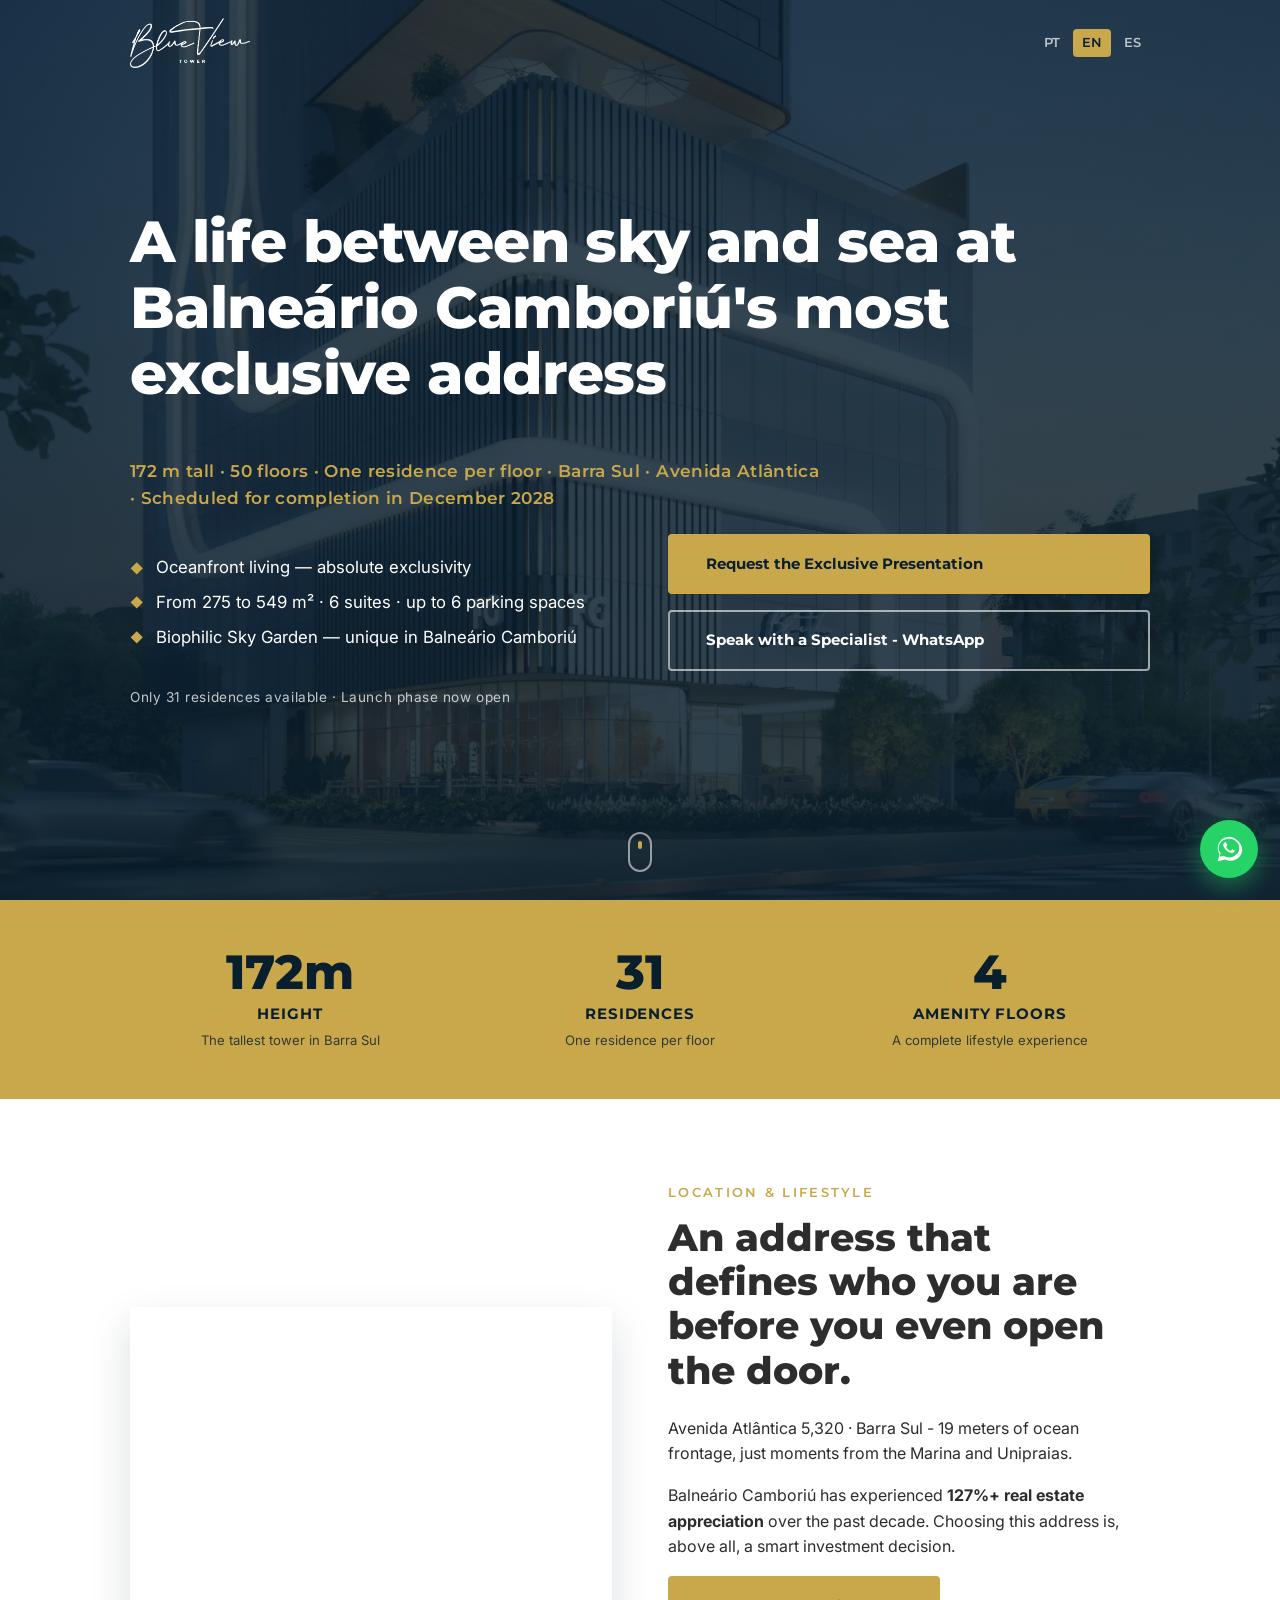
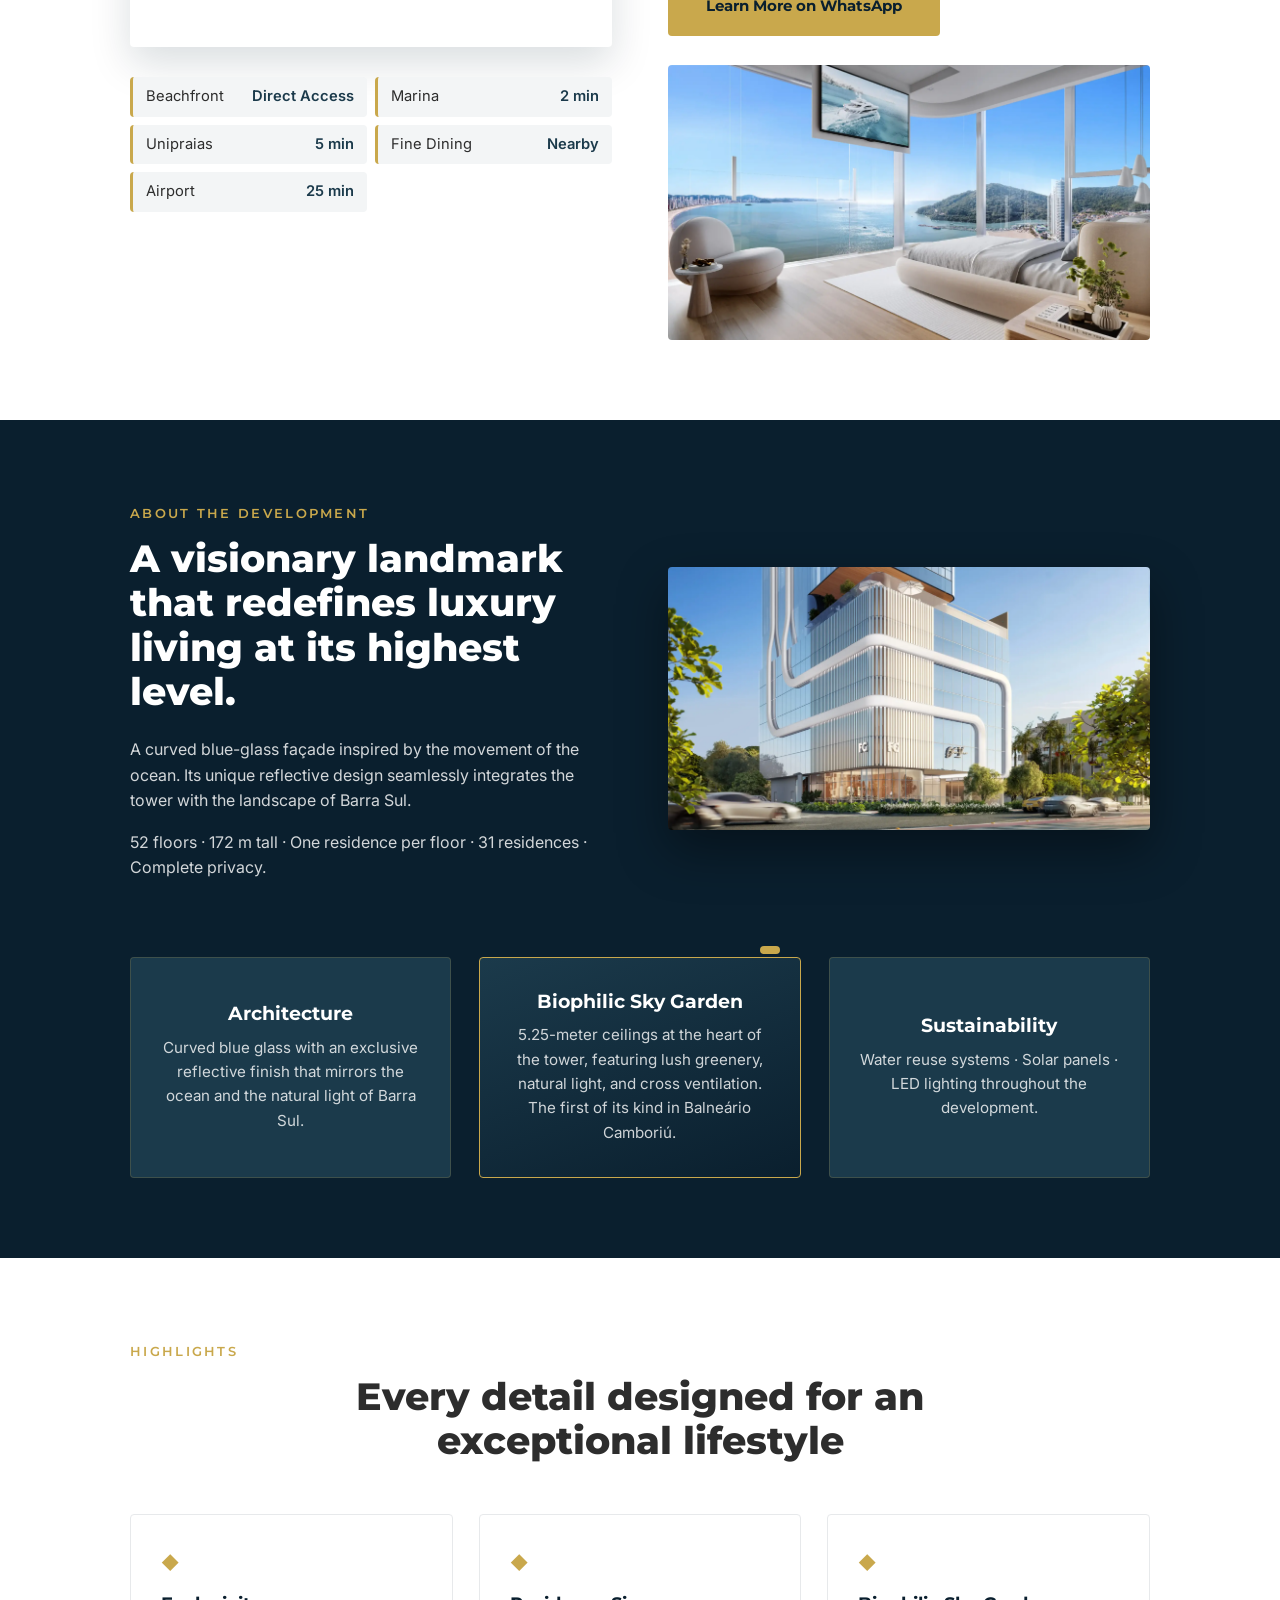
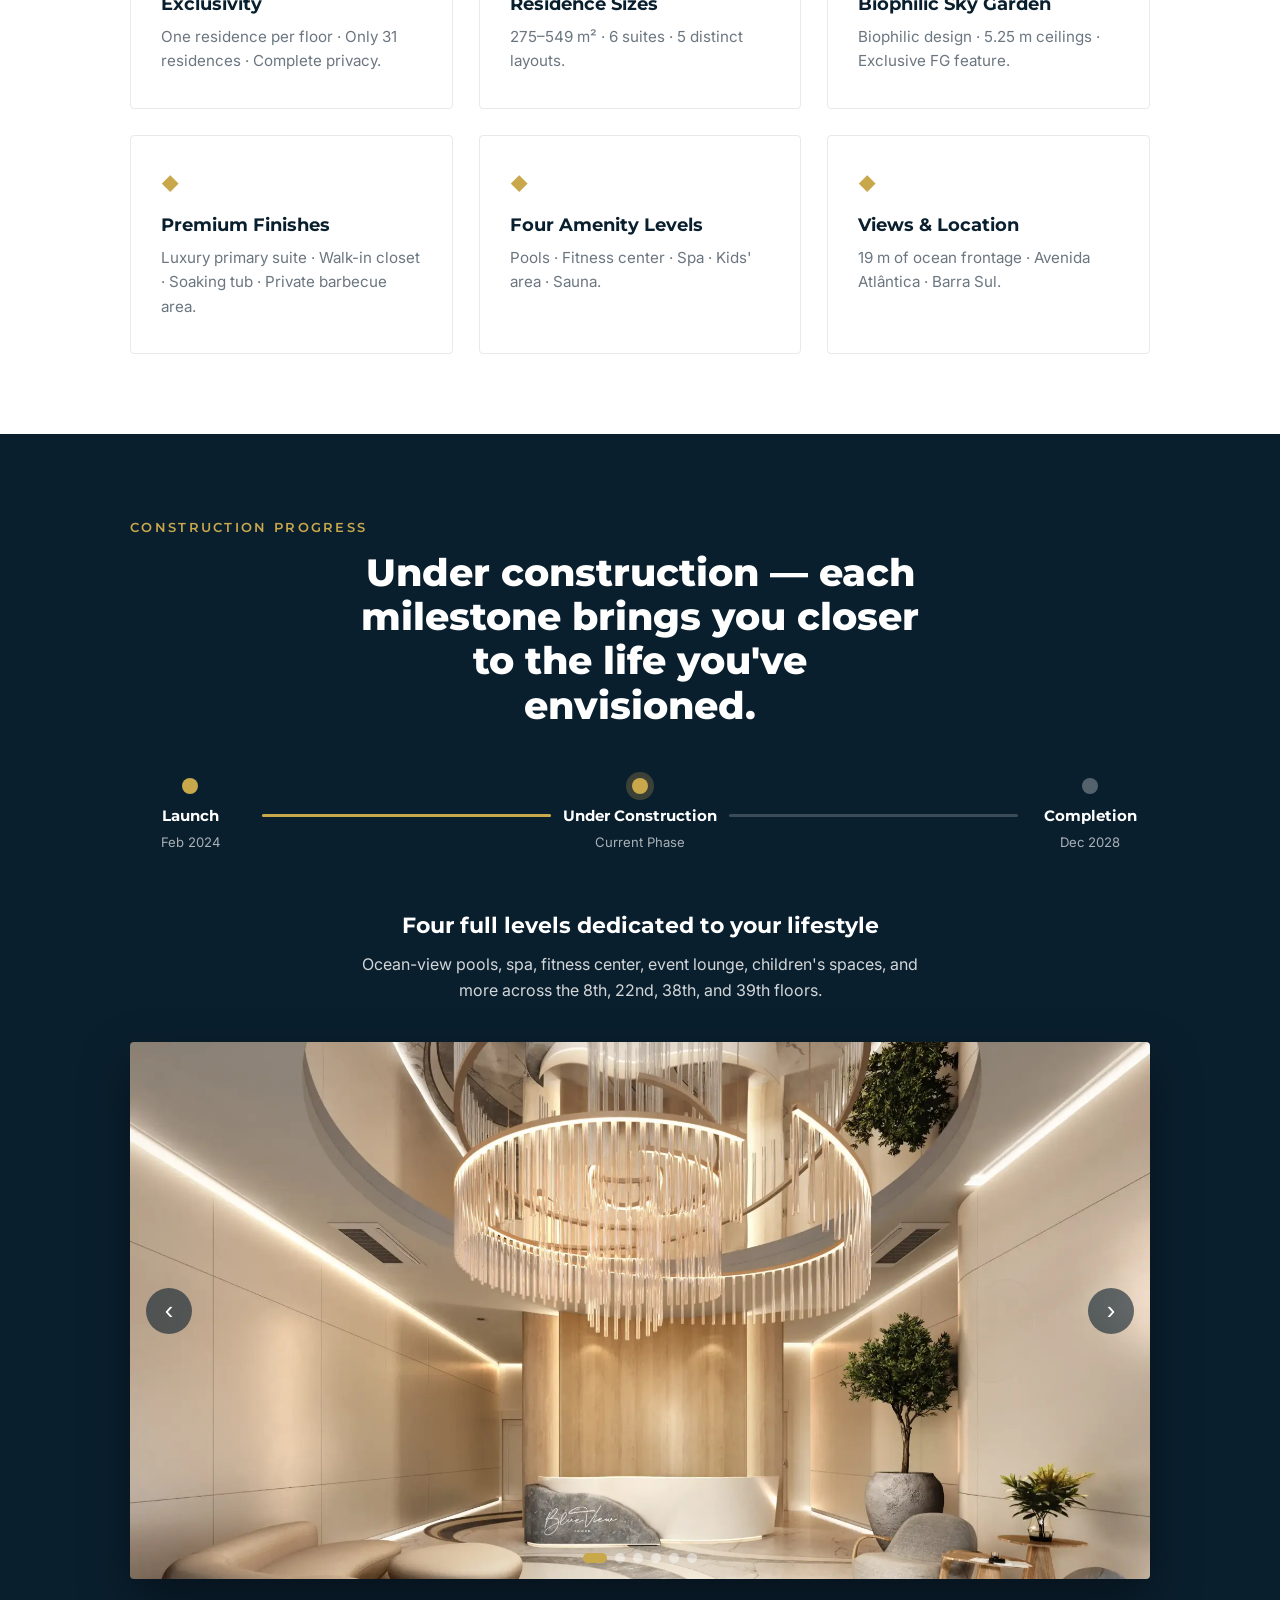
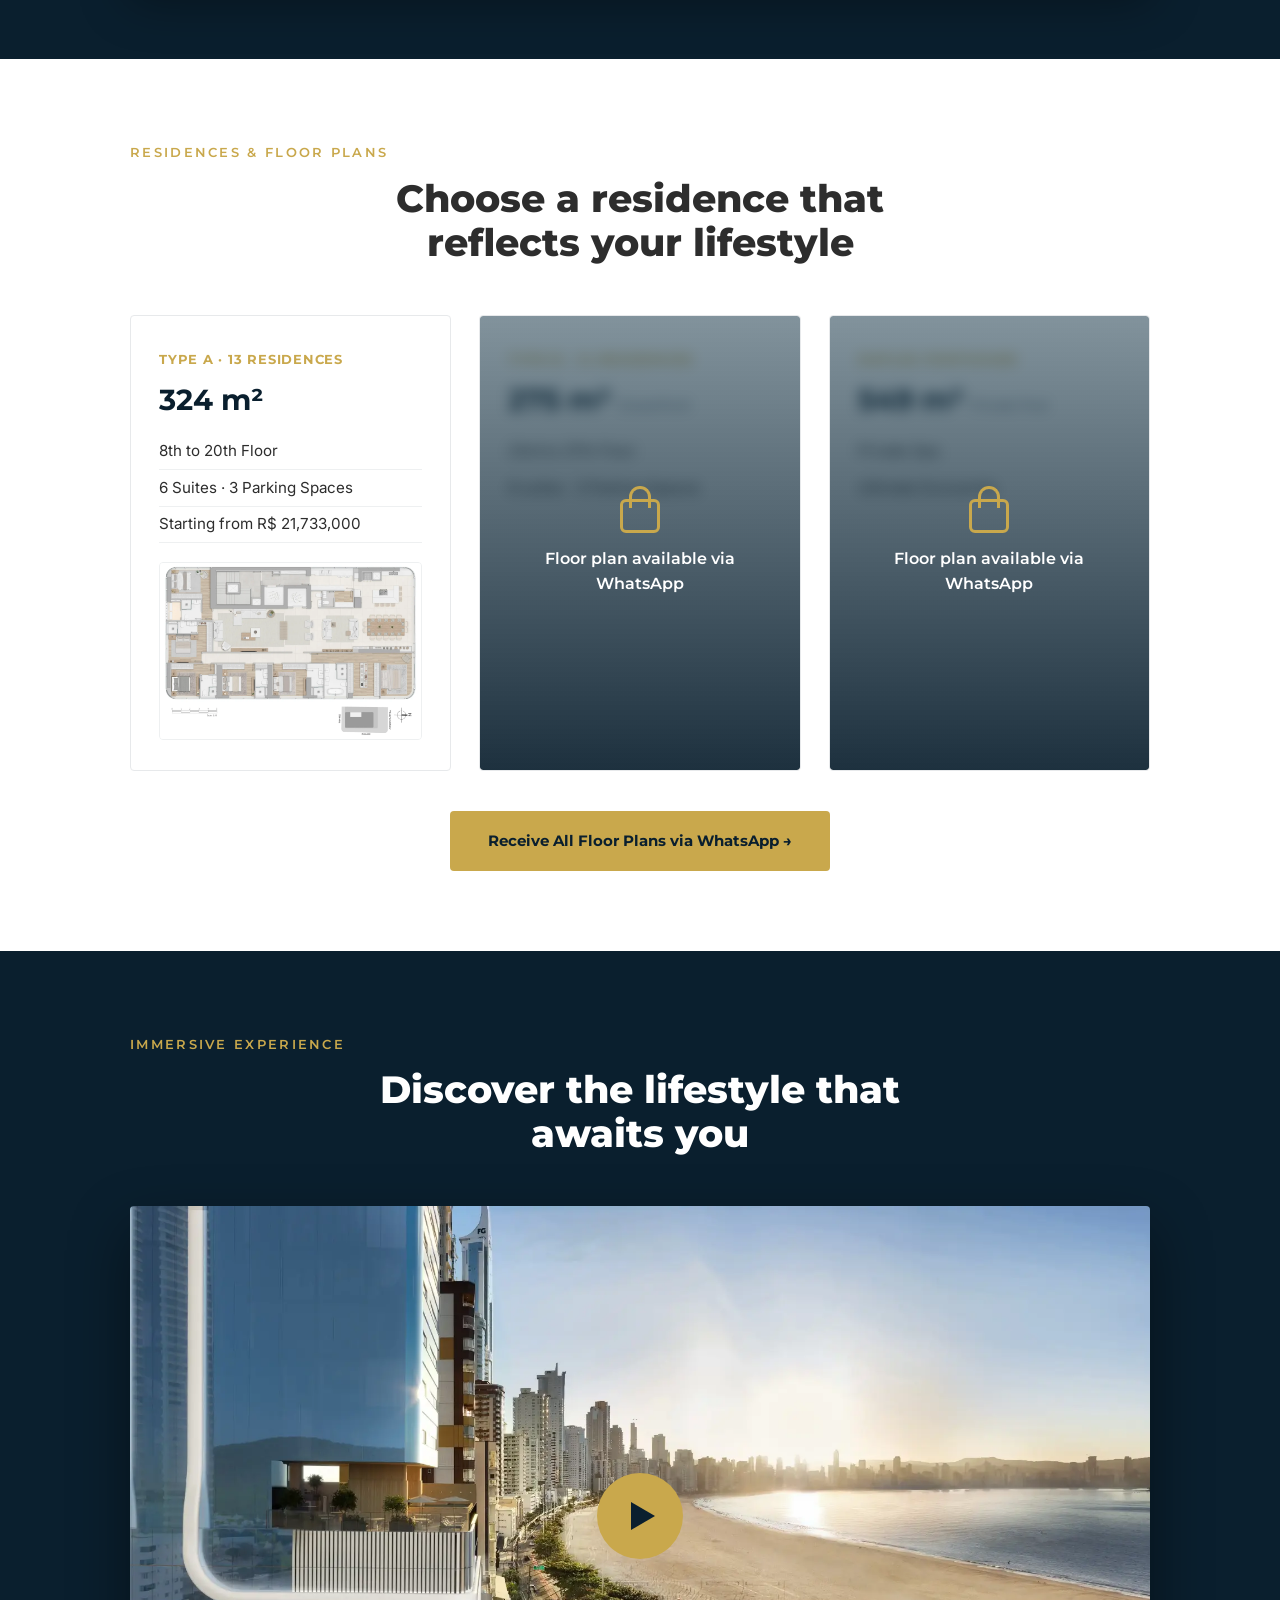
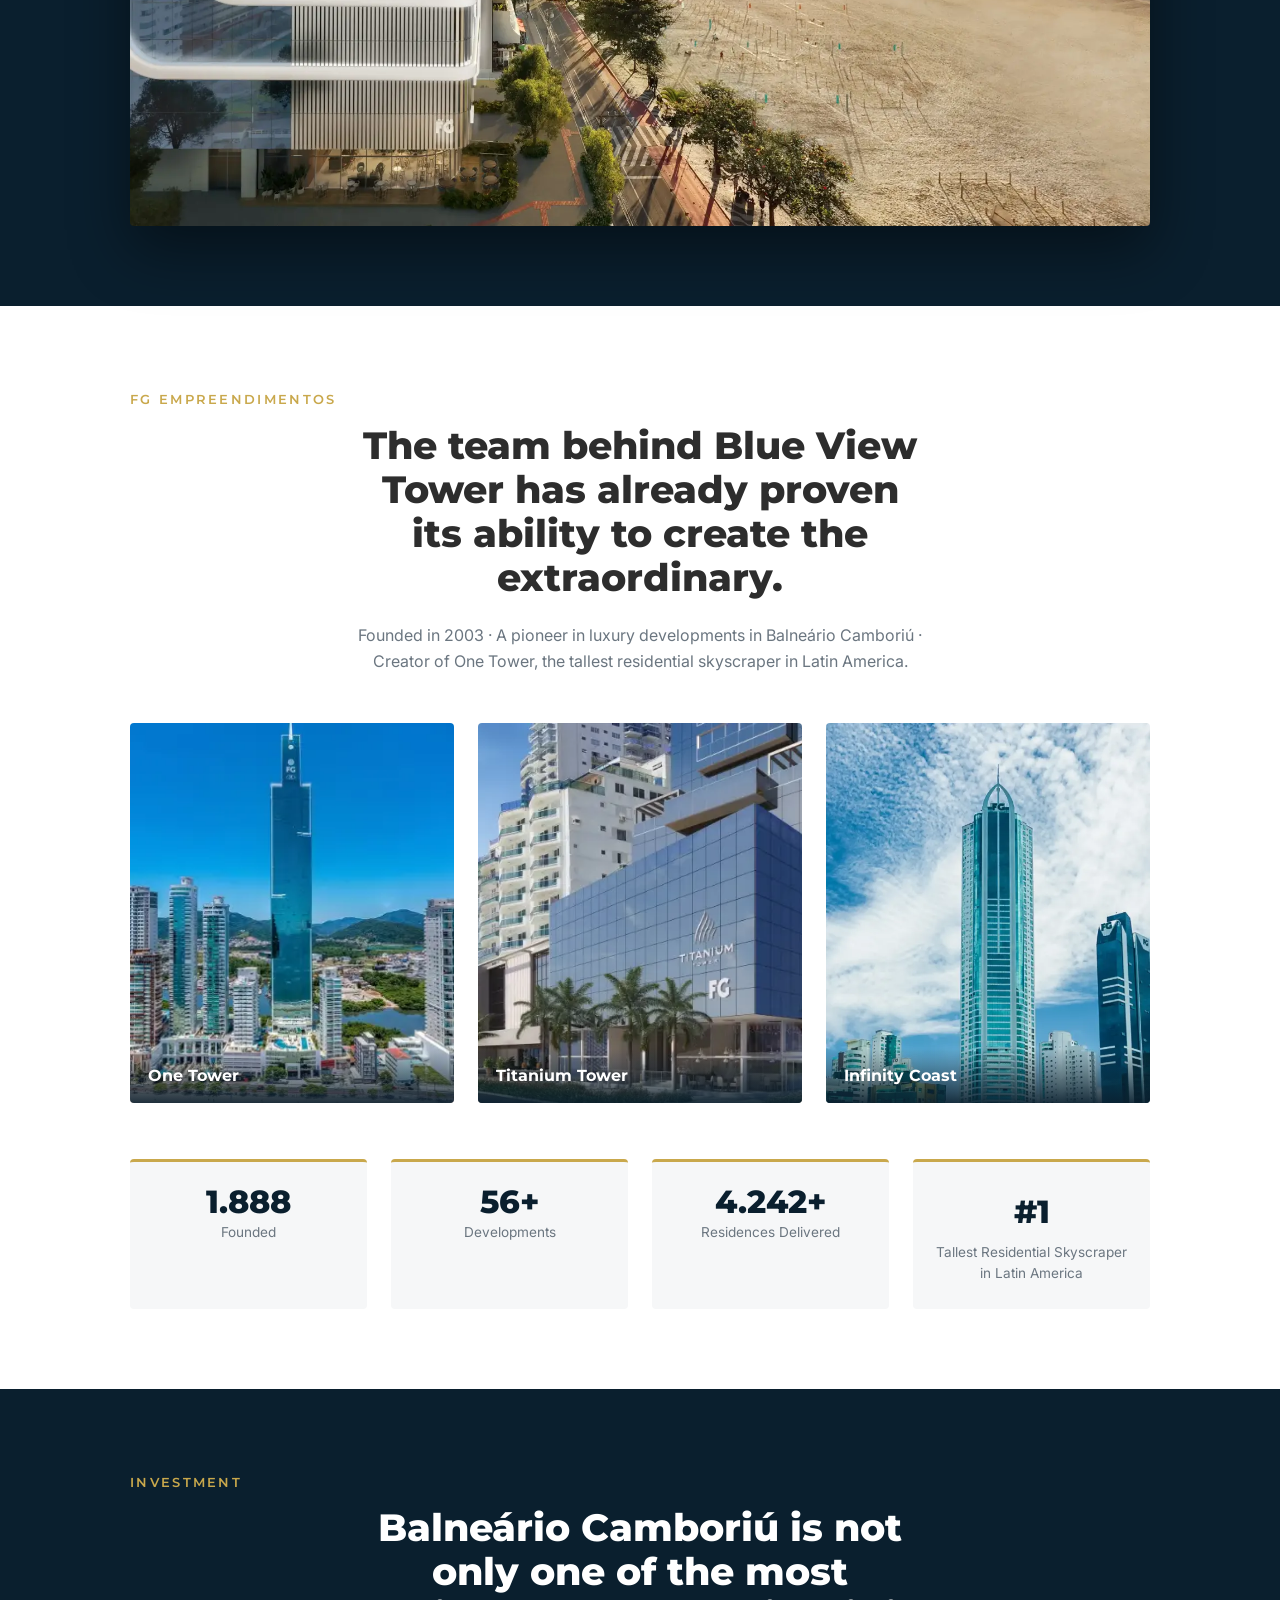
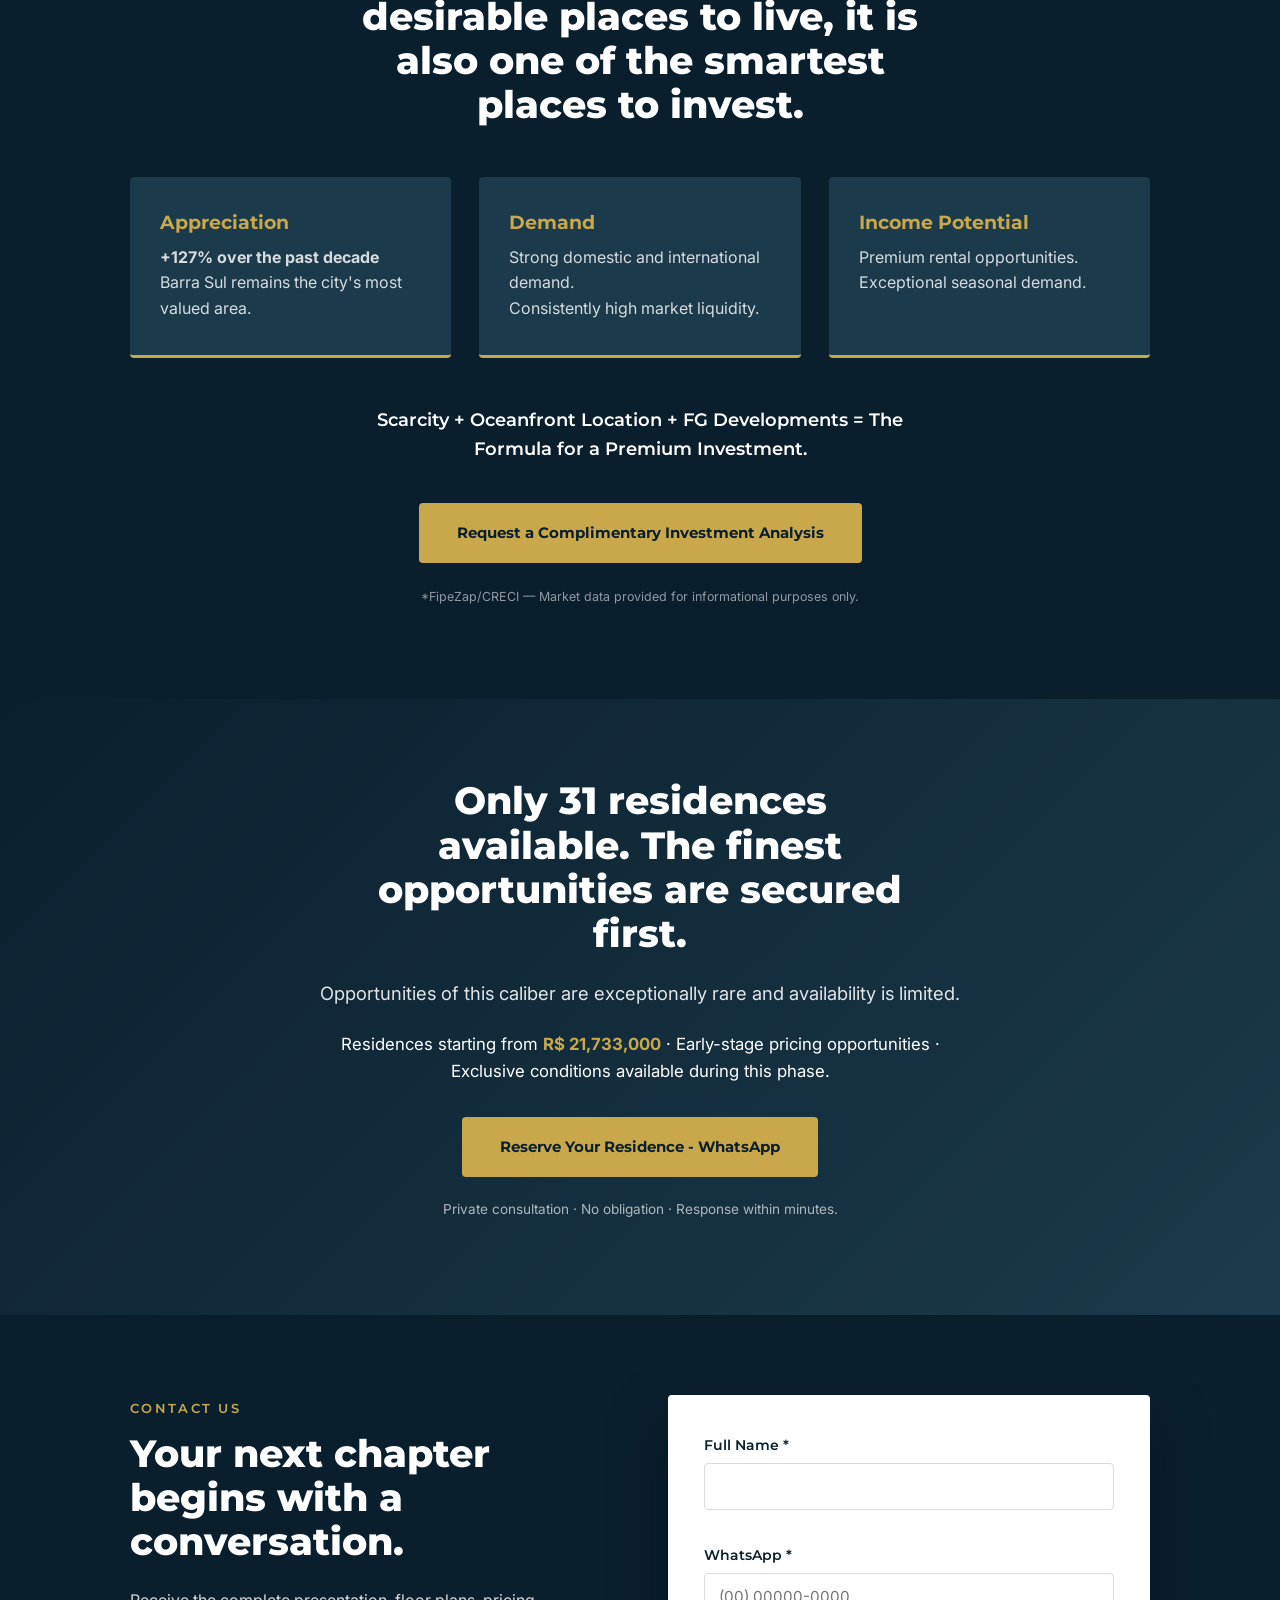
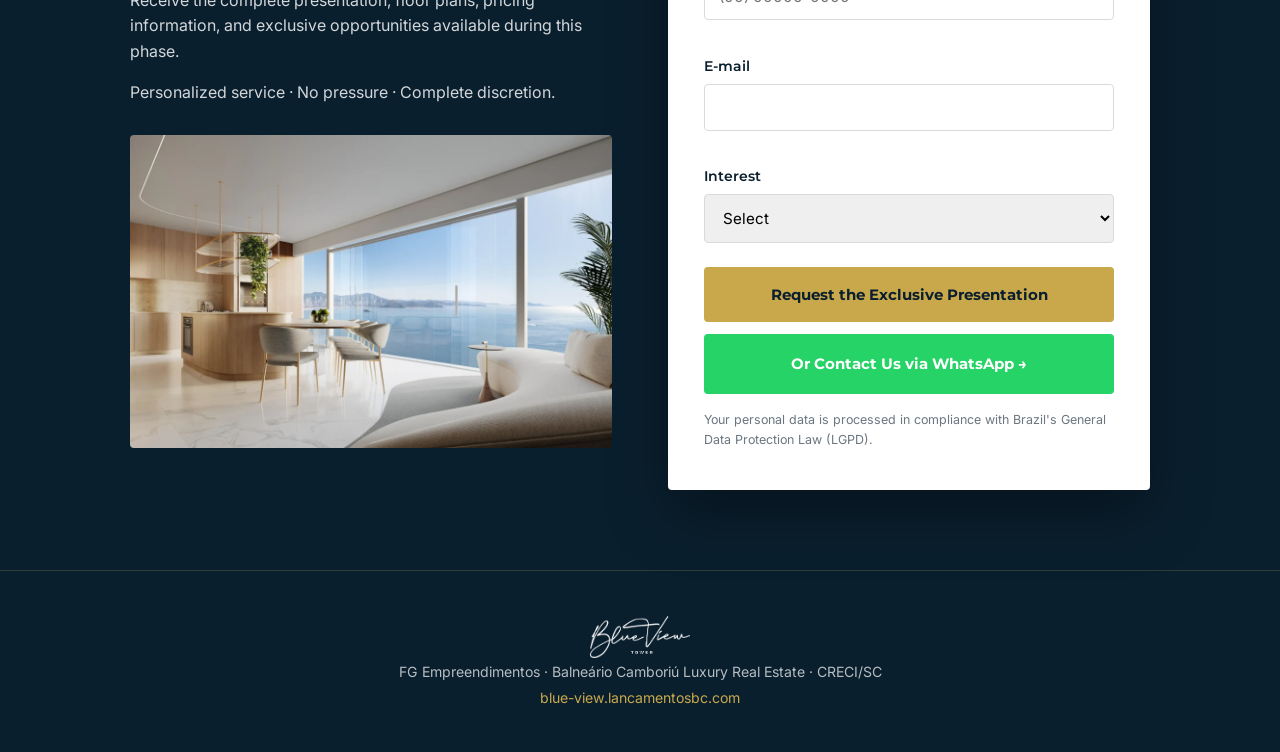
==== commit 0acce982: "ga4 tag" ====
--- a/en/index.html
+++ b/en/index.html
@@ -14,6 +14,15 @@
   <link href="https://fonts.googleapis.com/css2?family=Montserrat:wght@600;700;800&family=Inter:wght@400;500;600&display=swap" rel="stylesheet">
 
   <link rel="stylesheet" href="../style.css">
+  <!-- Google tag (gtag.js) -->
+<script async src="https://www.googletagmanager.com/gtag/js?id=G-YF5QJES6KQ"></script>
+<script>
+  window.dataLayer = window.dataLayer || [];
+  function gtag(){dataLayer.push(arguments);}
+  gtag('js', new Date());
+
+  gtag('config', 'G-YF5QJES6KQ');
+</script>
 </head>
 <body>
 
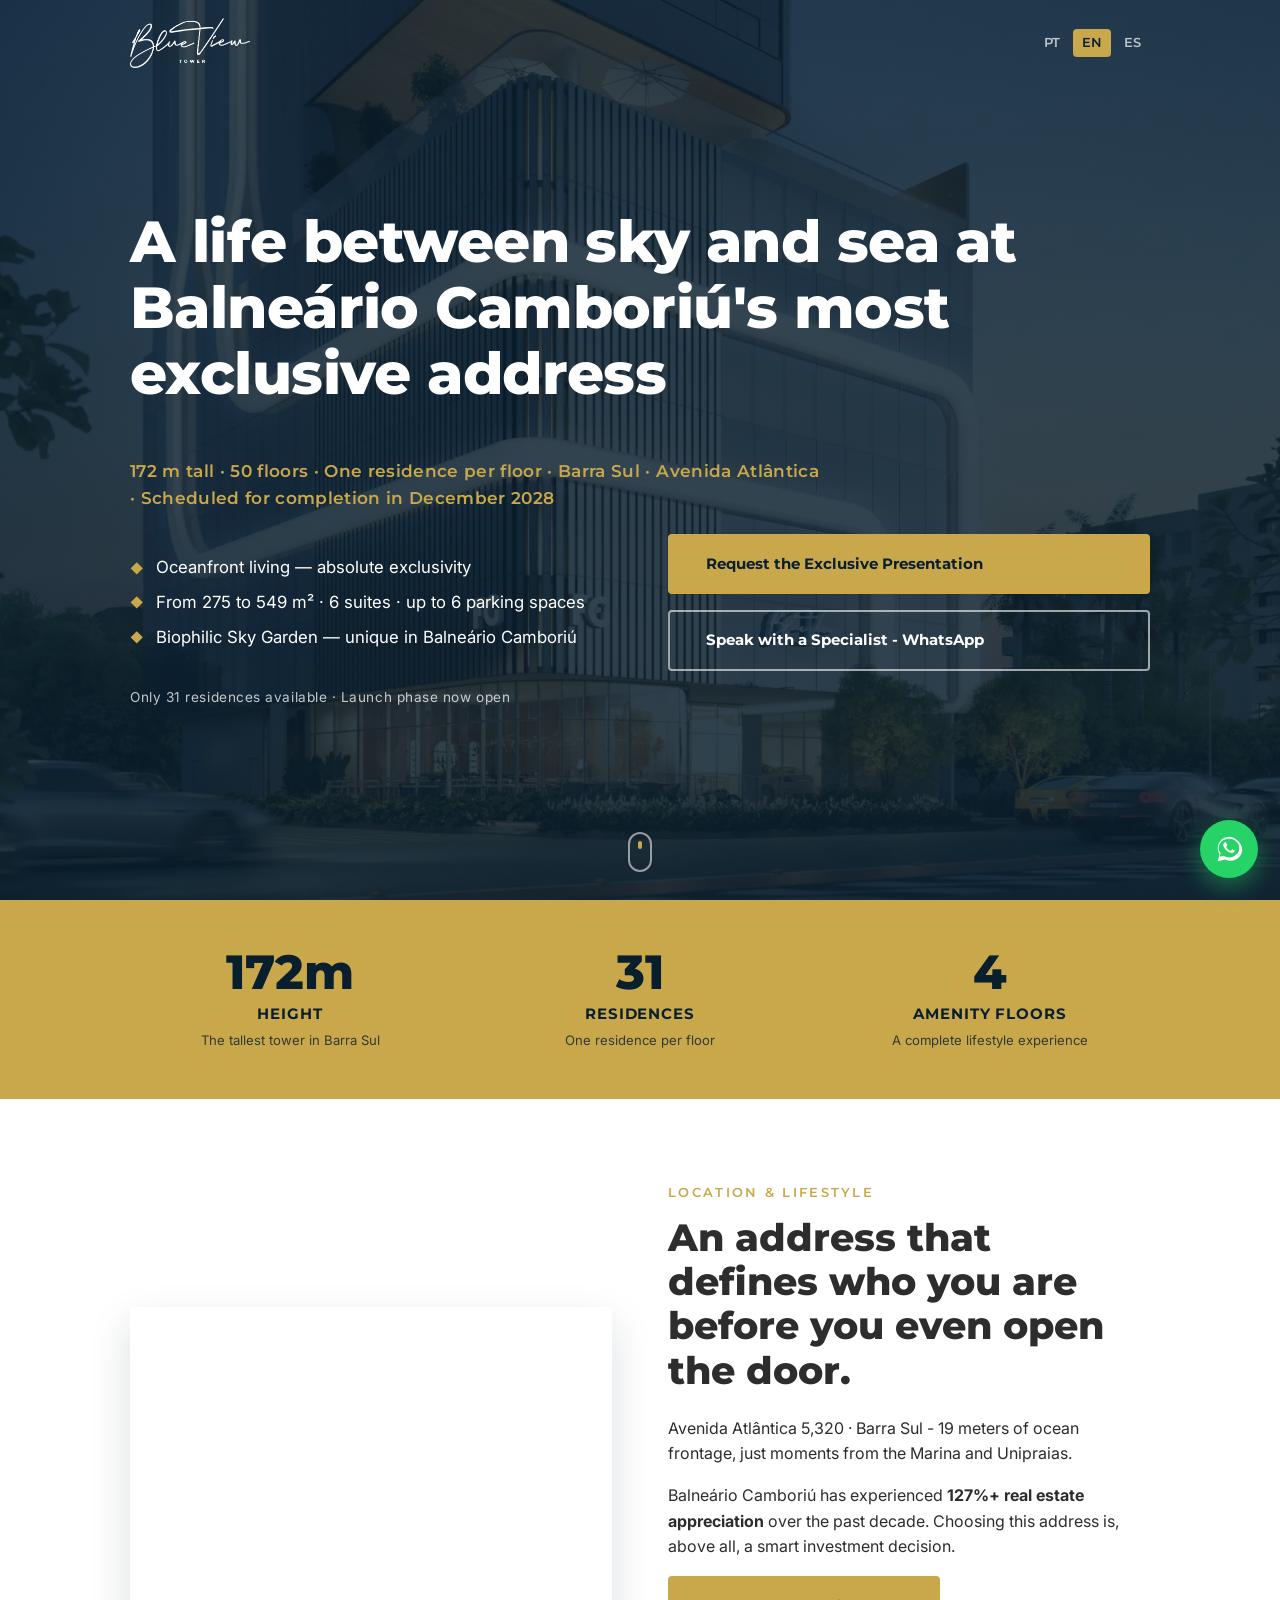
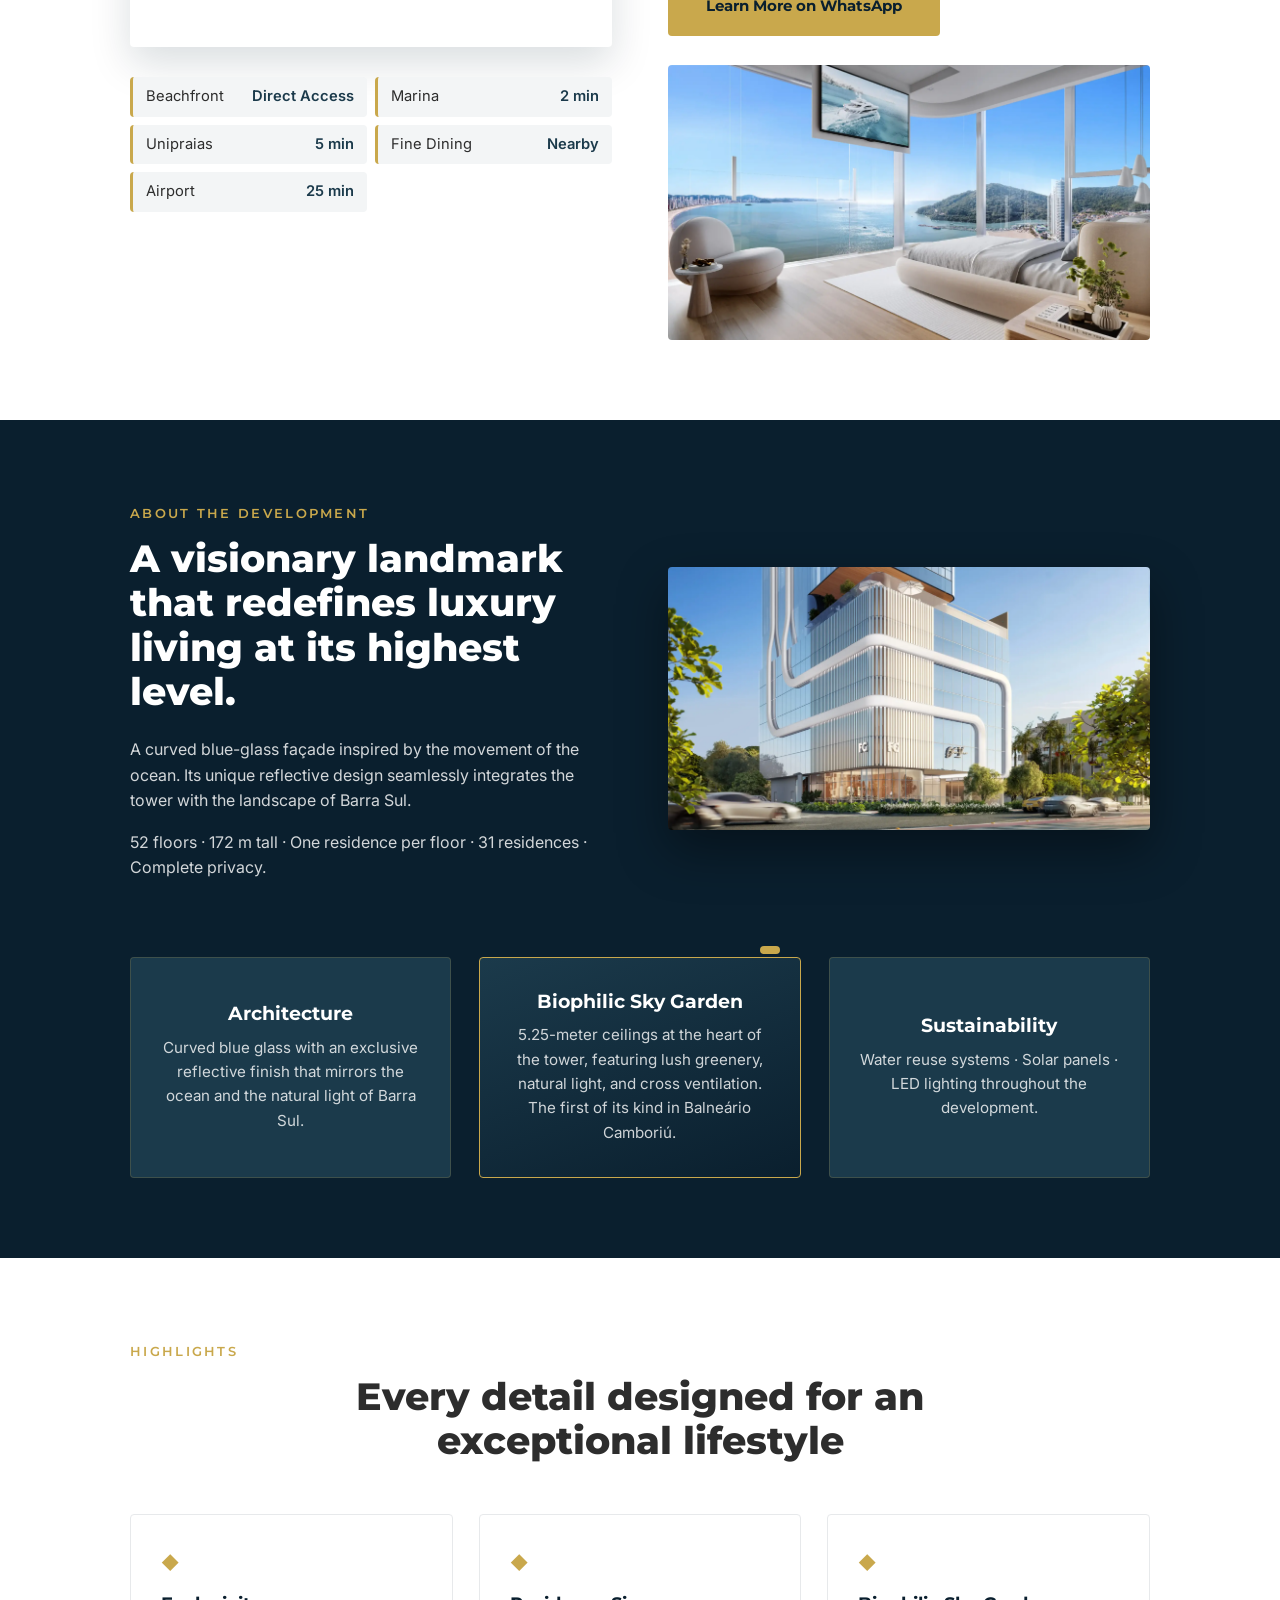
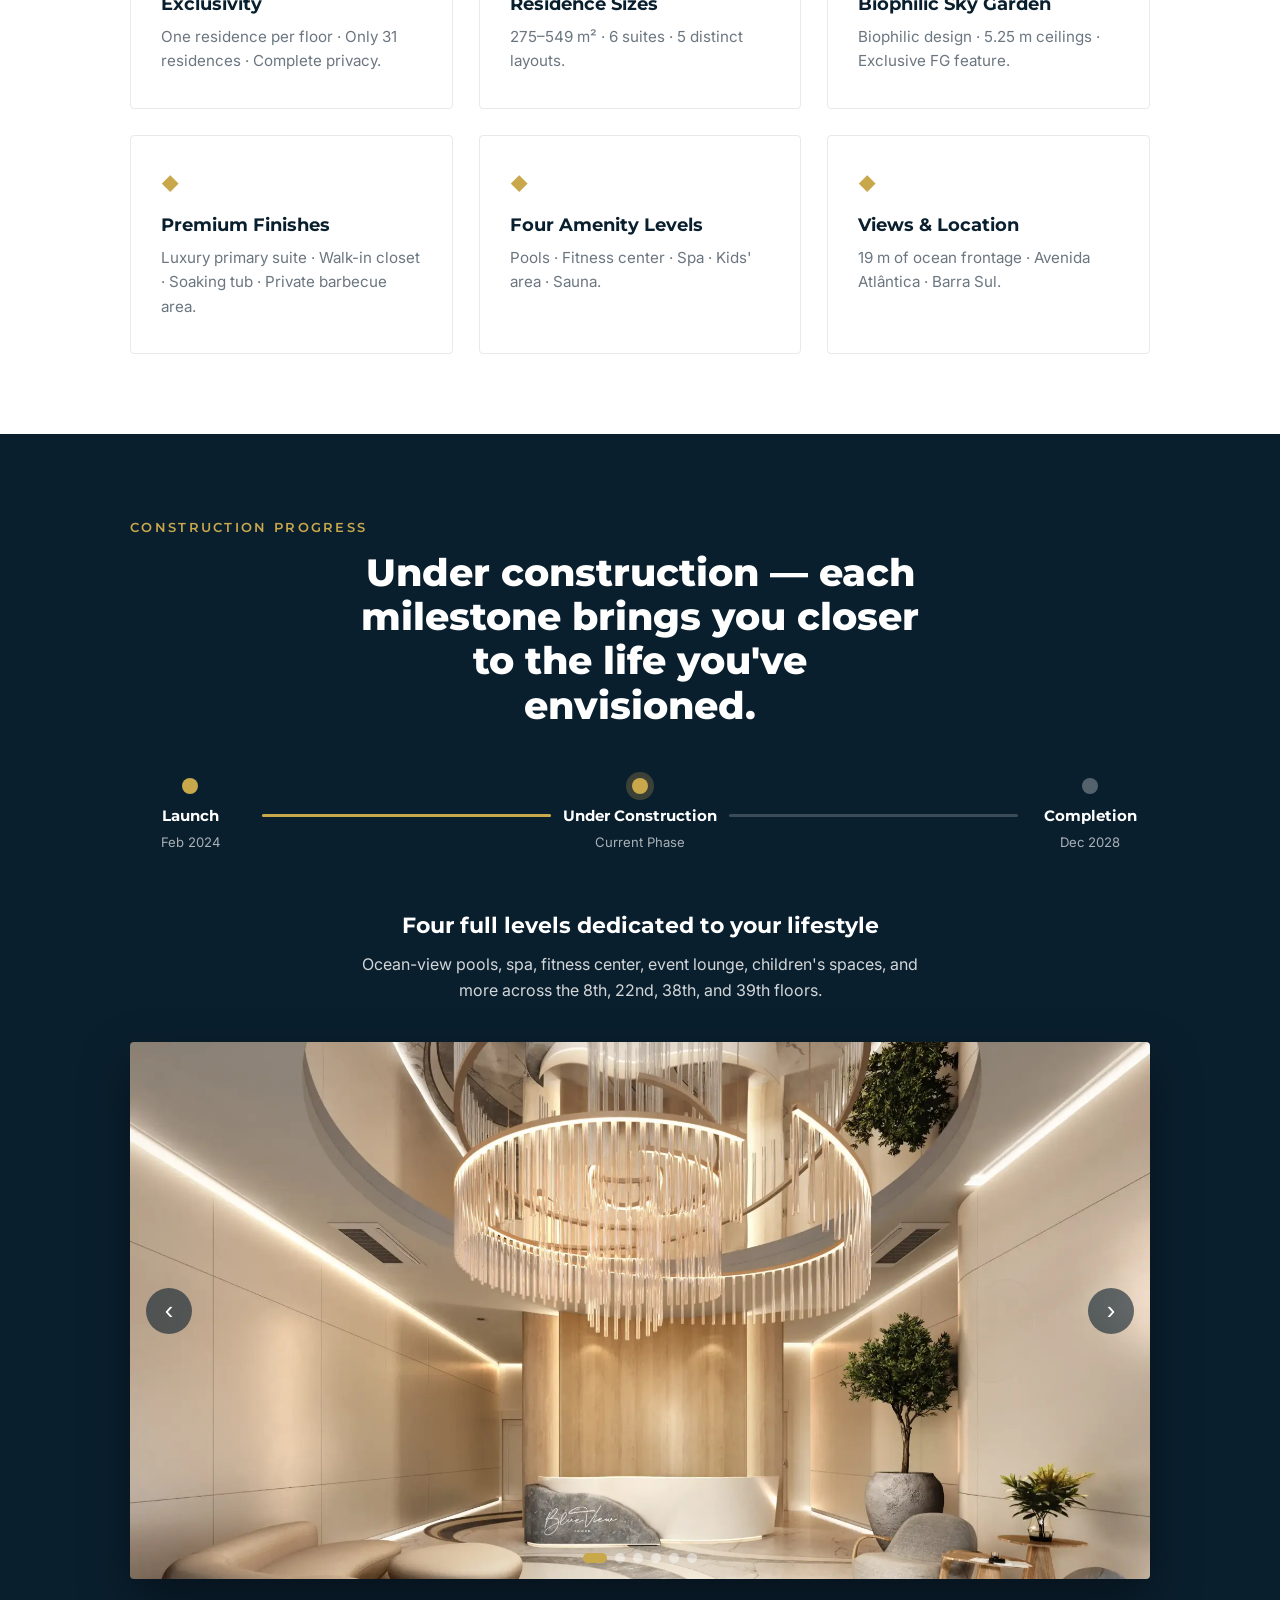
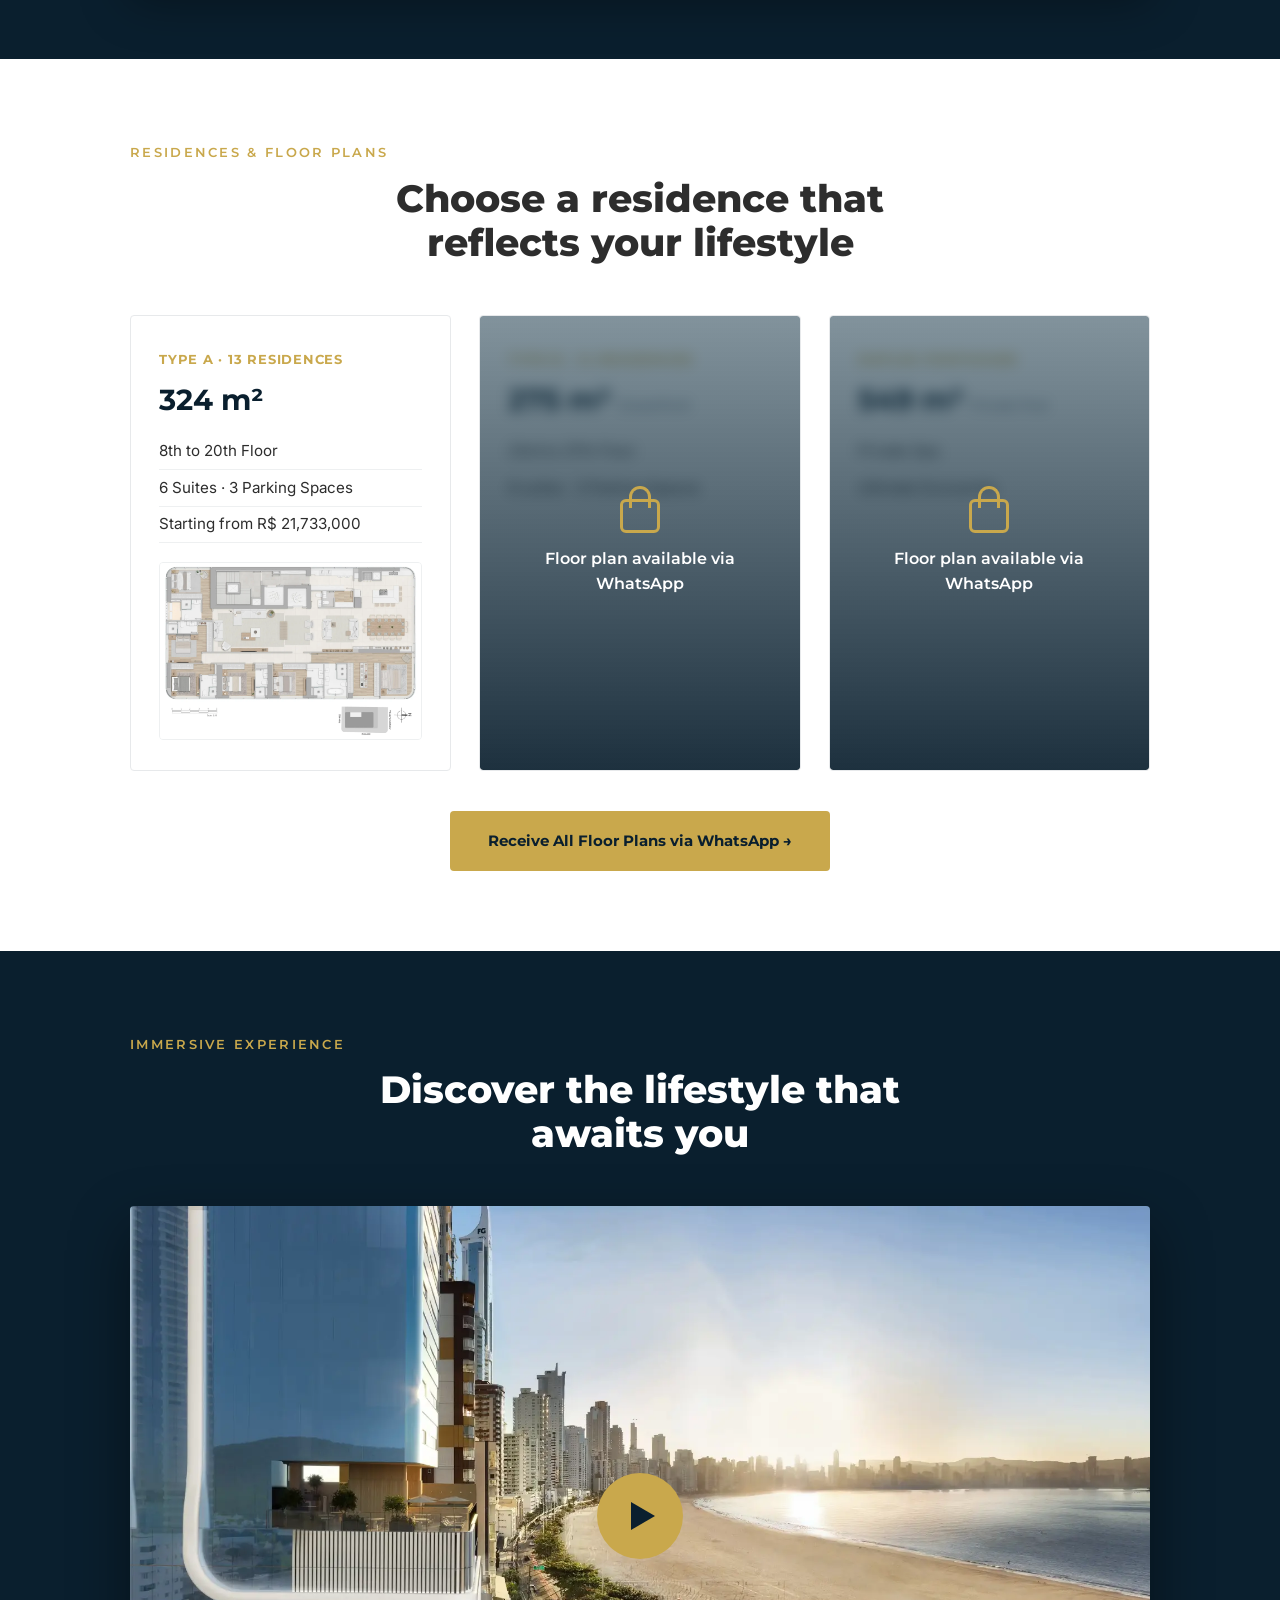
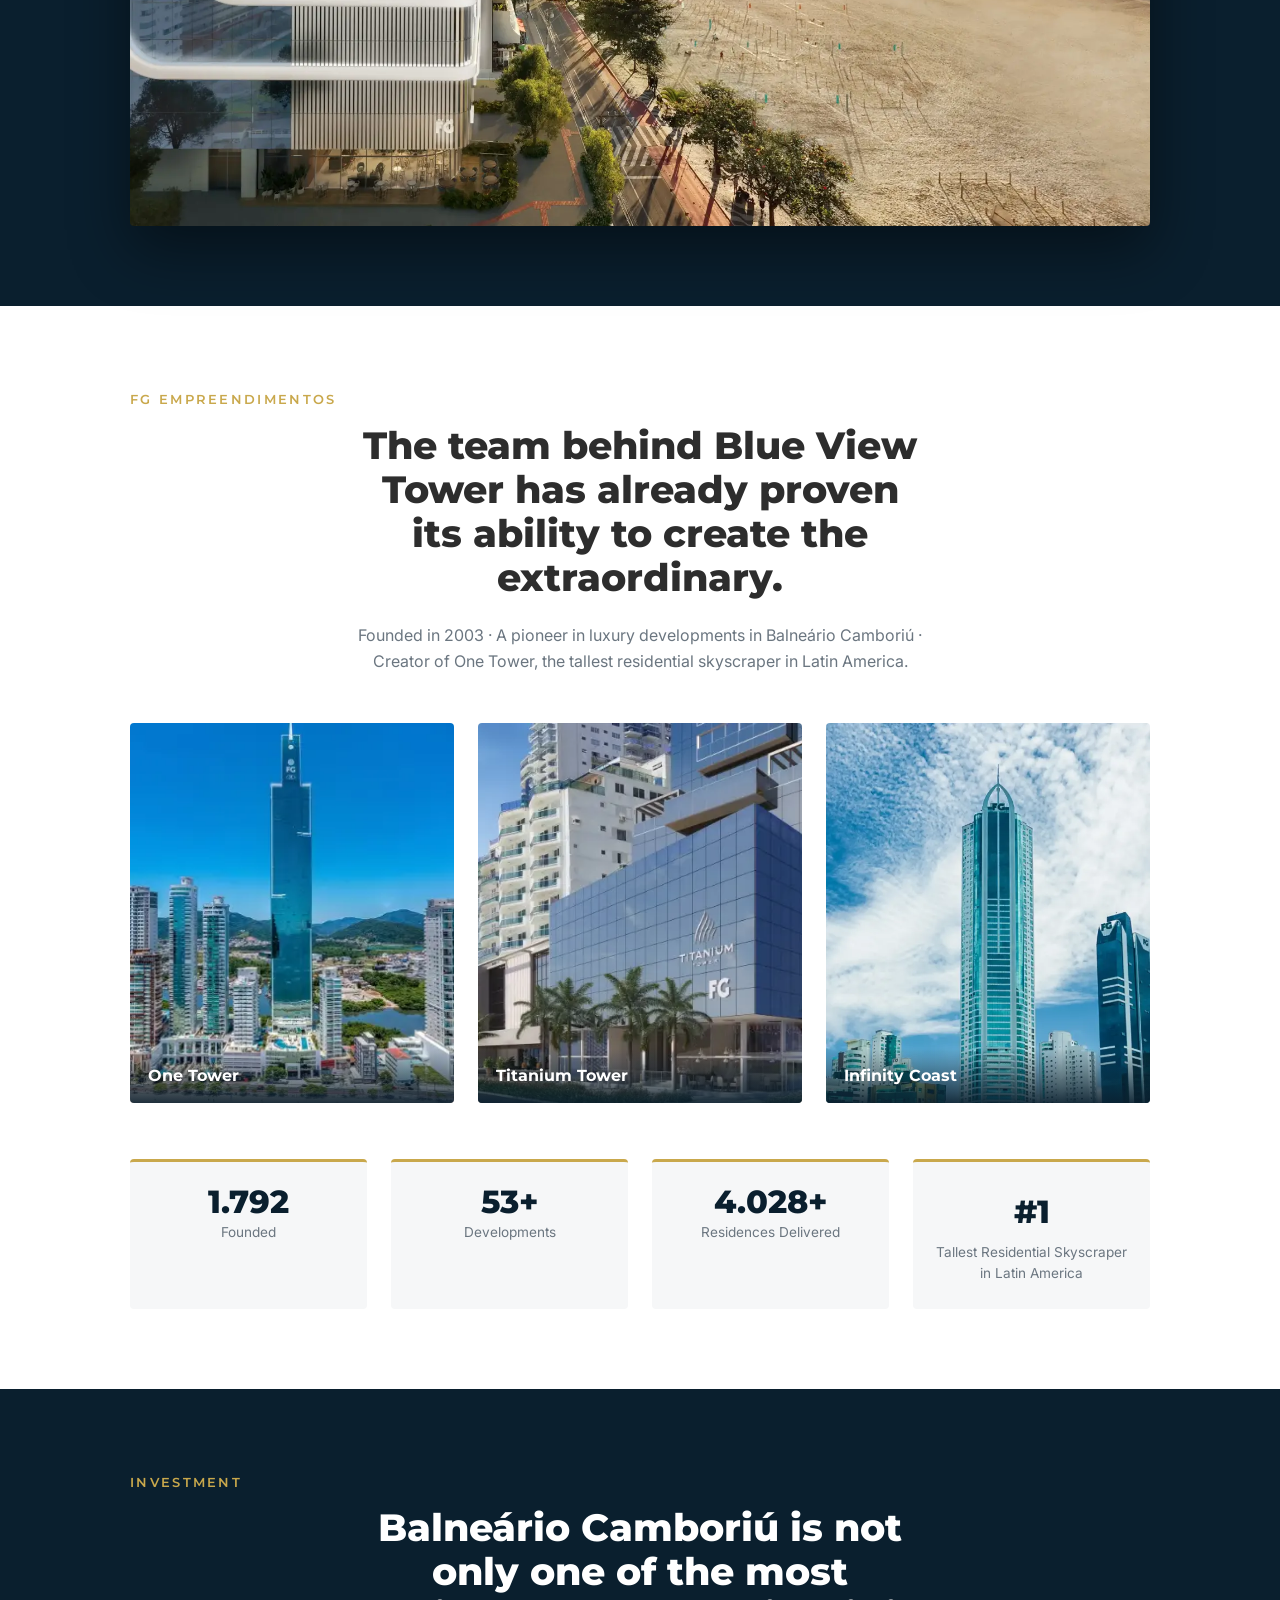
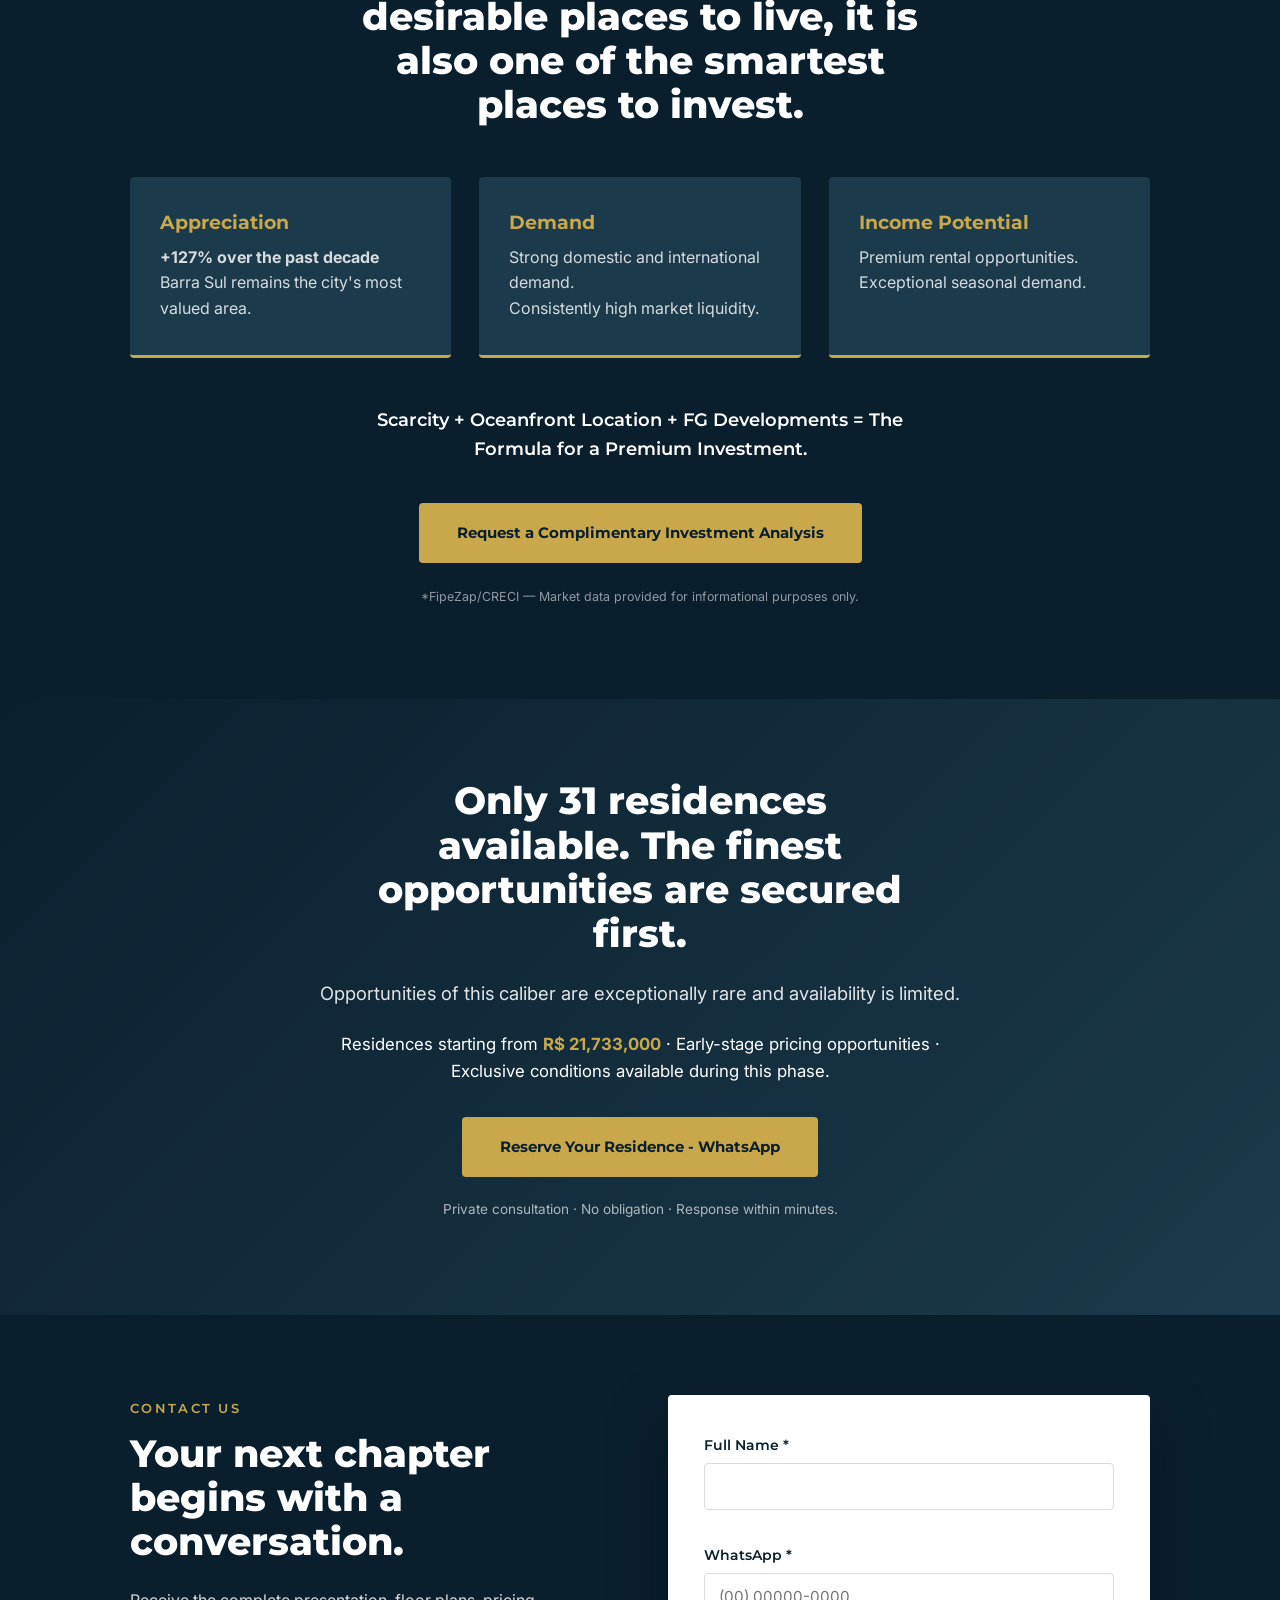
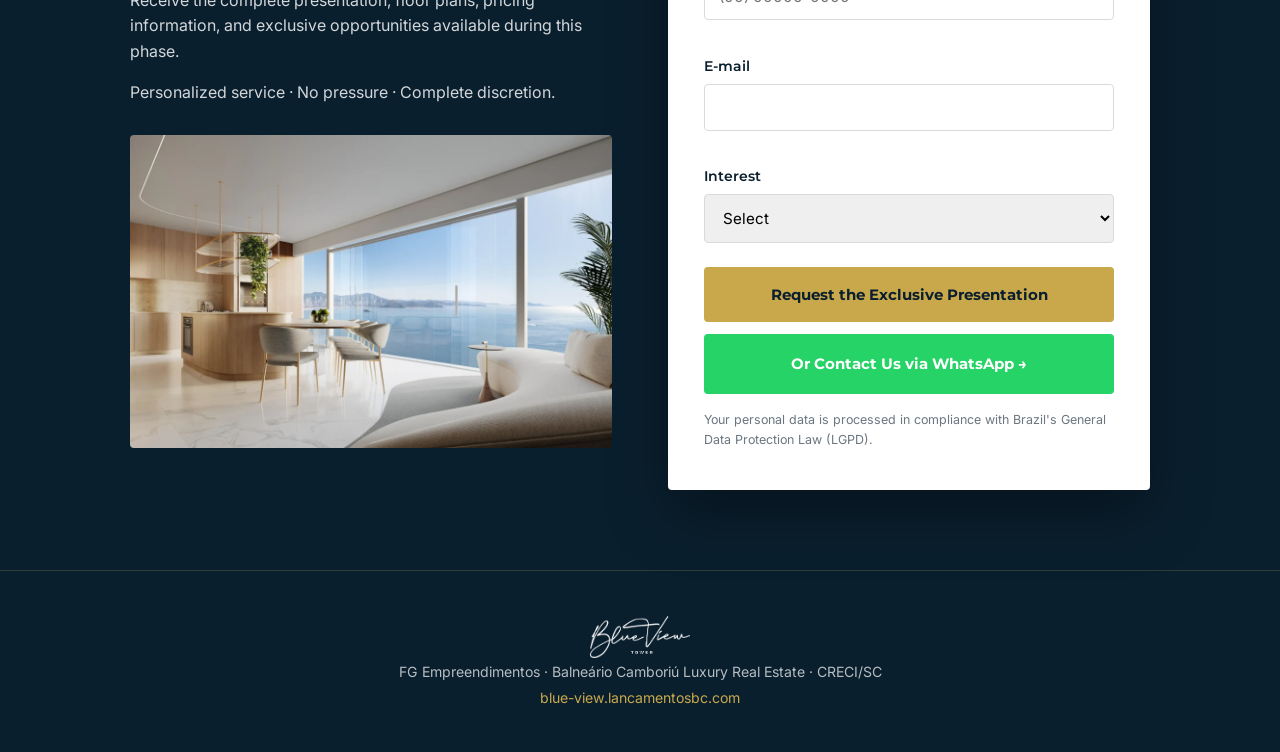
==== commit c0e66857: "ga4" ====
--- a/en/index.html
+++ b/en/index.html
@@ -15,6 +15,7 @@
 
   <link rel="stylesheet" href="../style.css">
   <!-- Google tag (gtag.js) -->
+<!-- Google tag (gtag.js) -->
 <script async src="https://www.googletagmanager.com/gtag/js?id=G-YF5QJES6KQ"></script>
 <script>
   window.dataLayer = window.dataLayer || [];
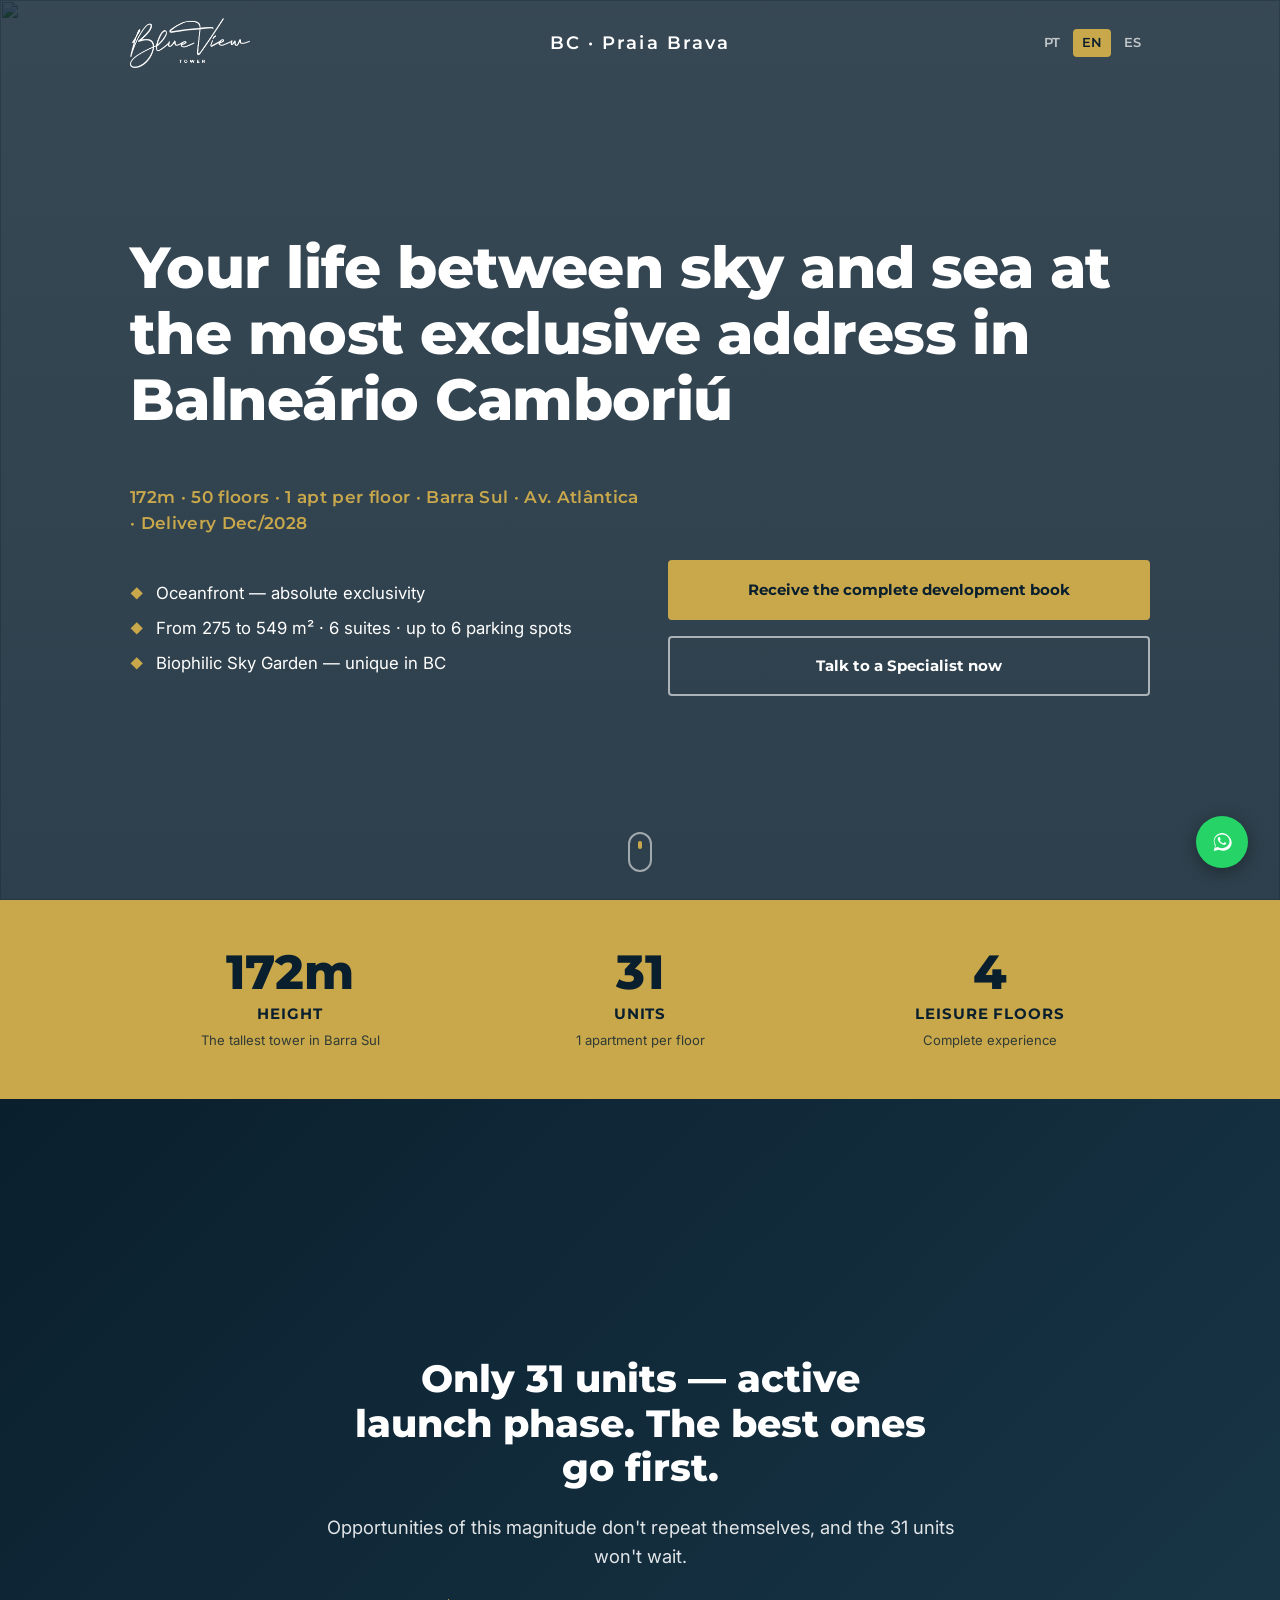
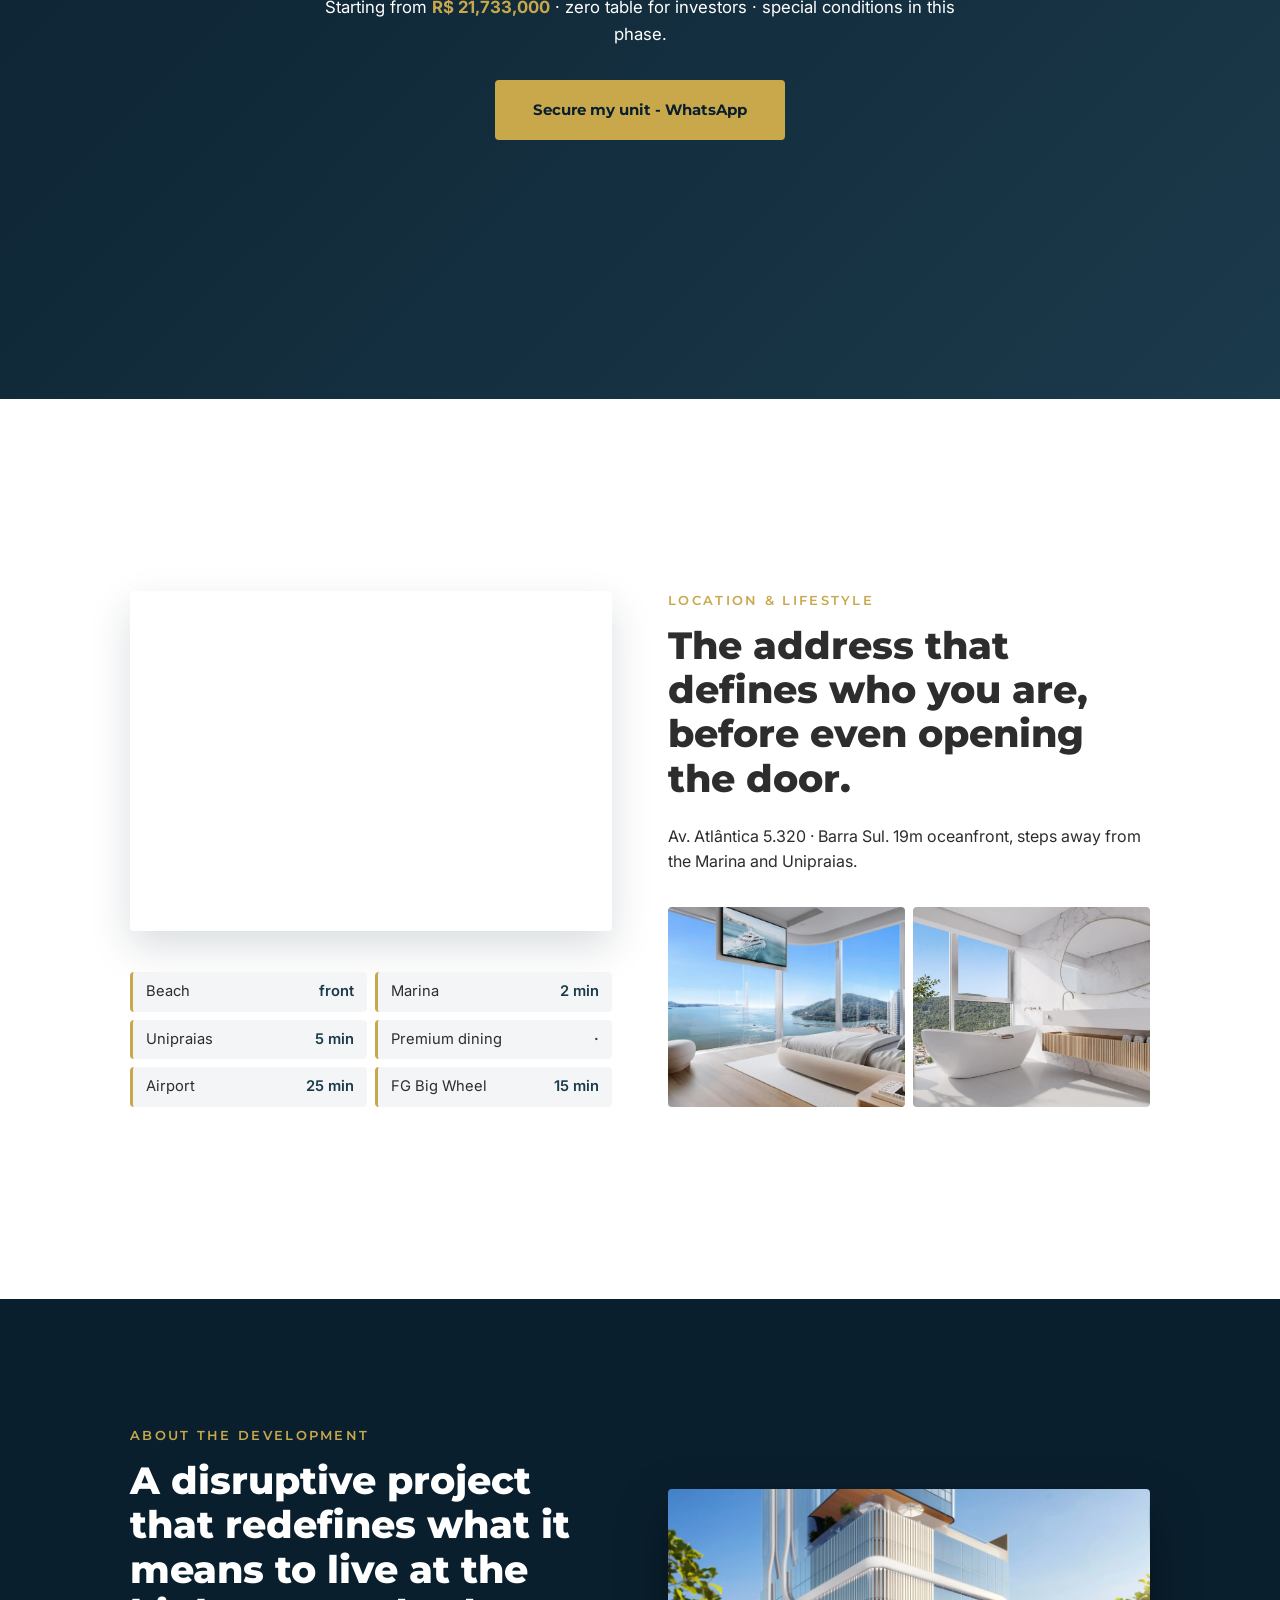
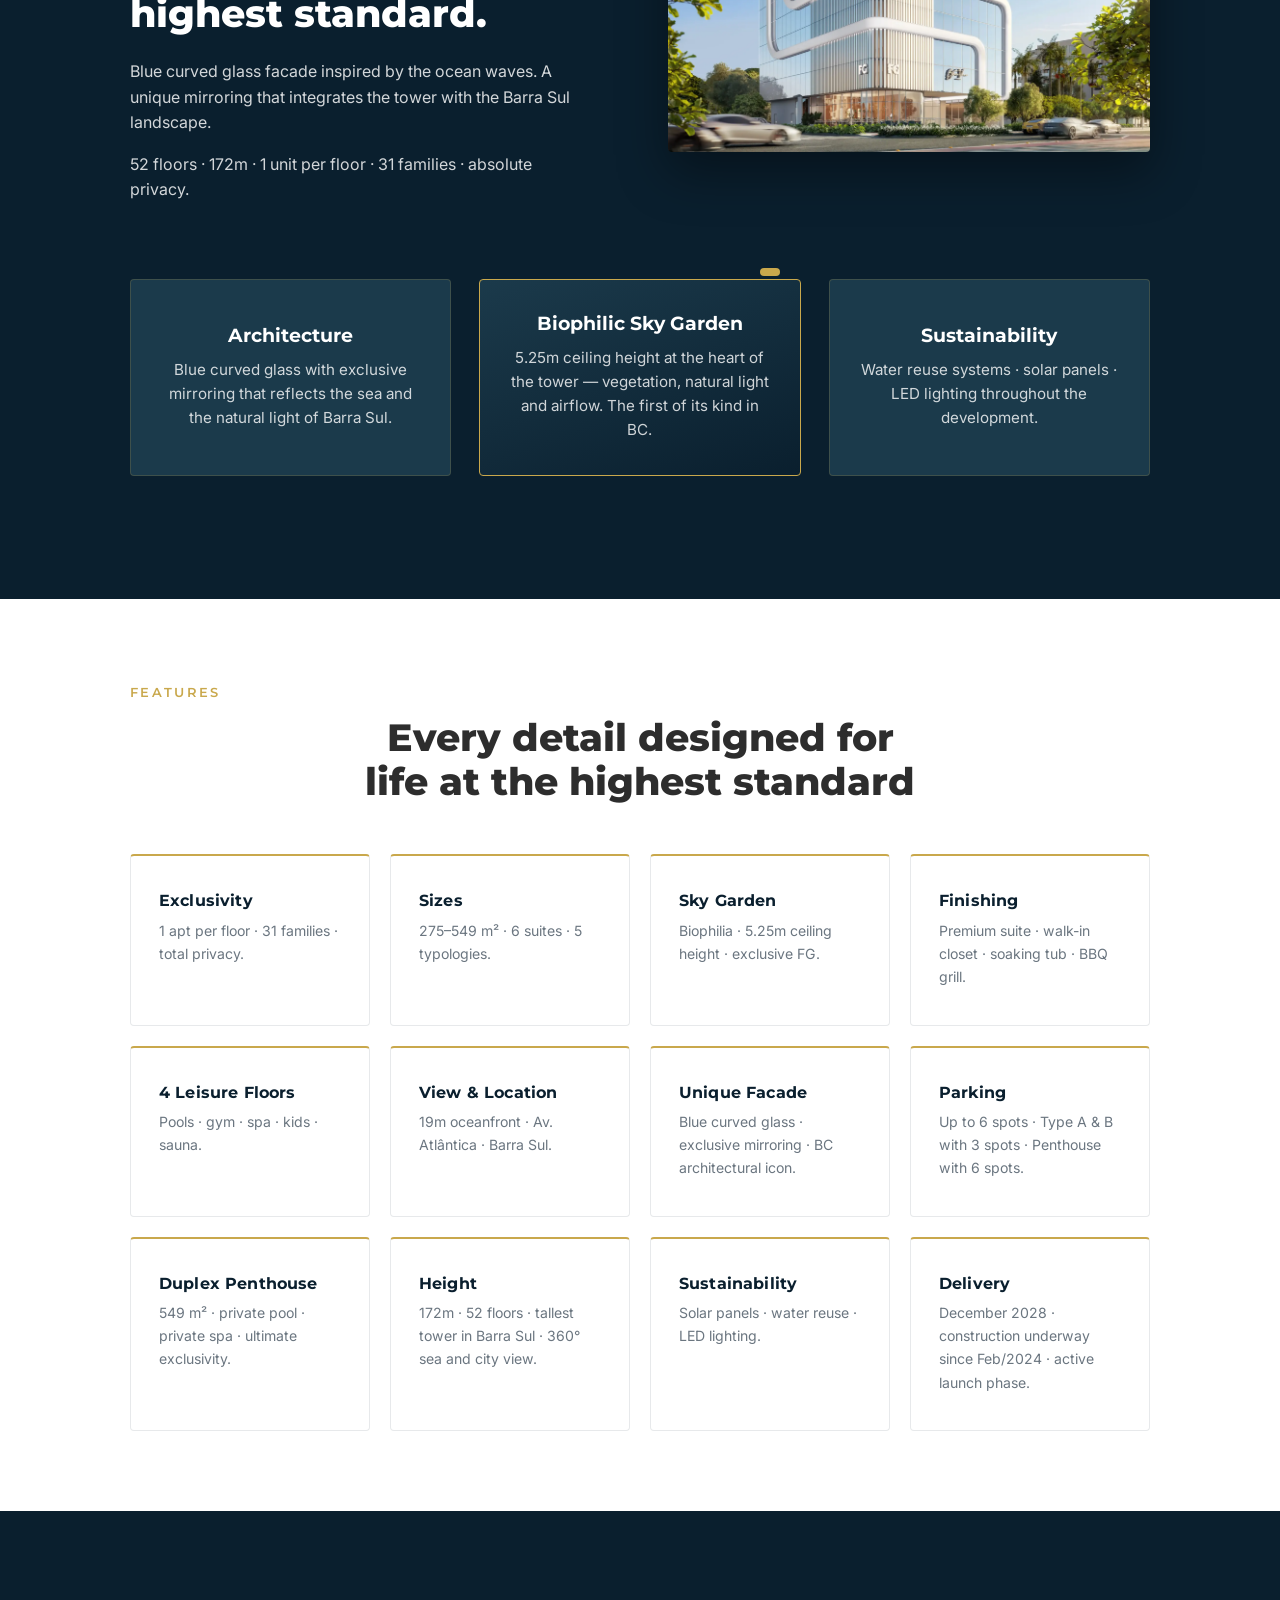
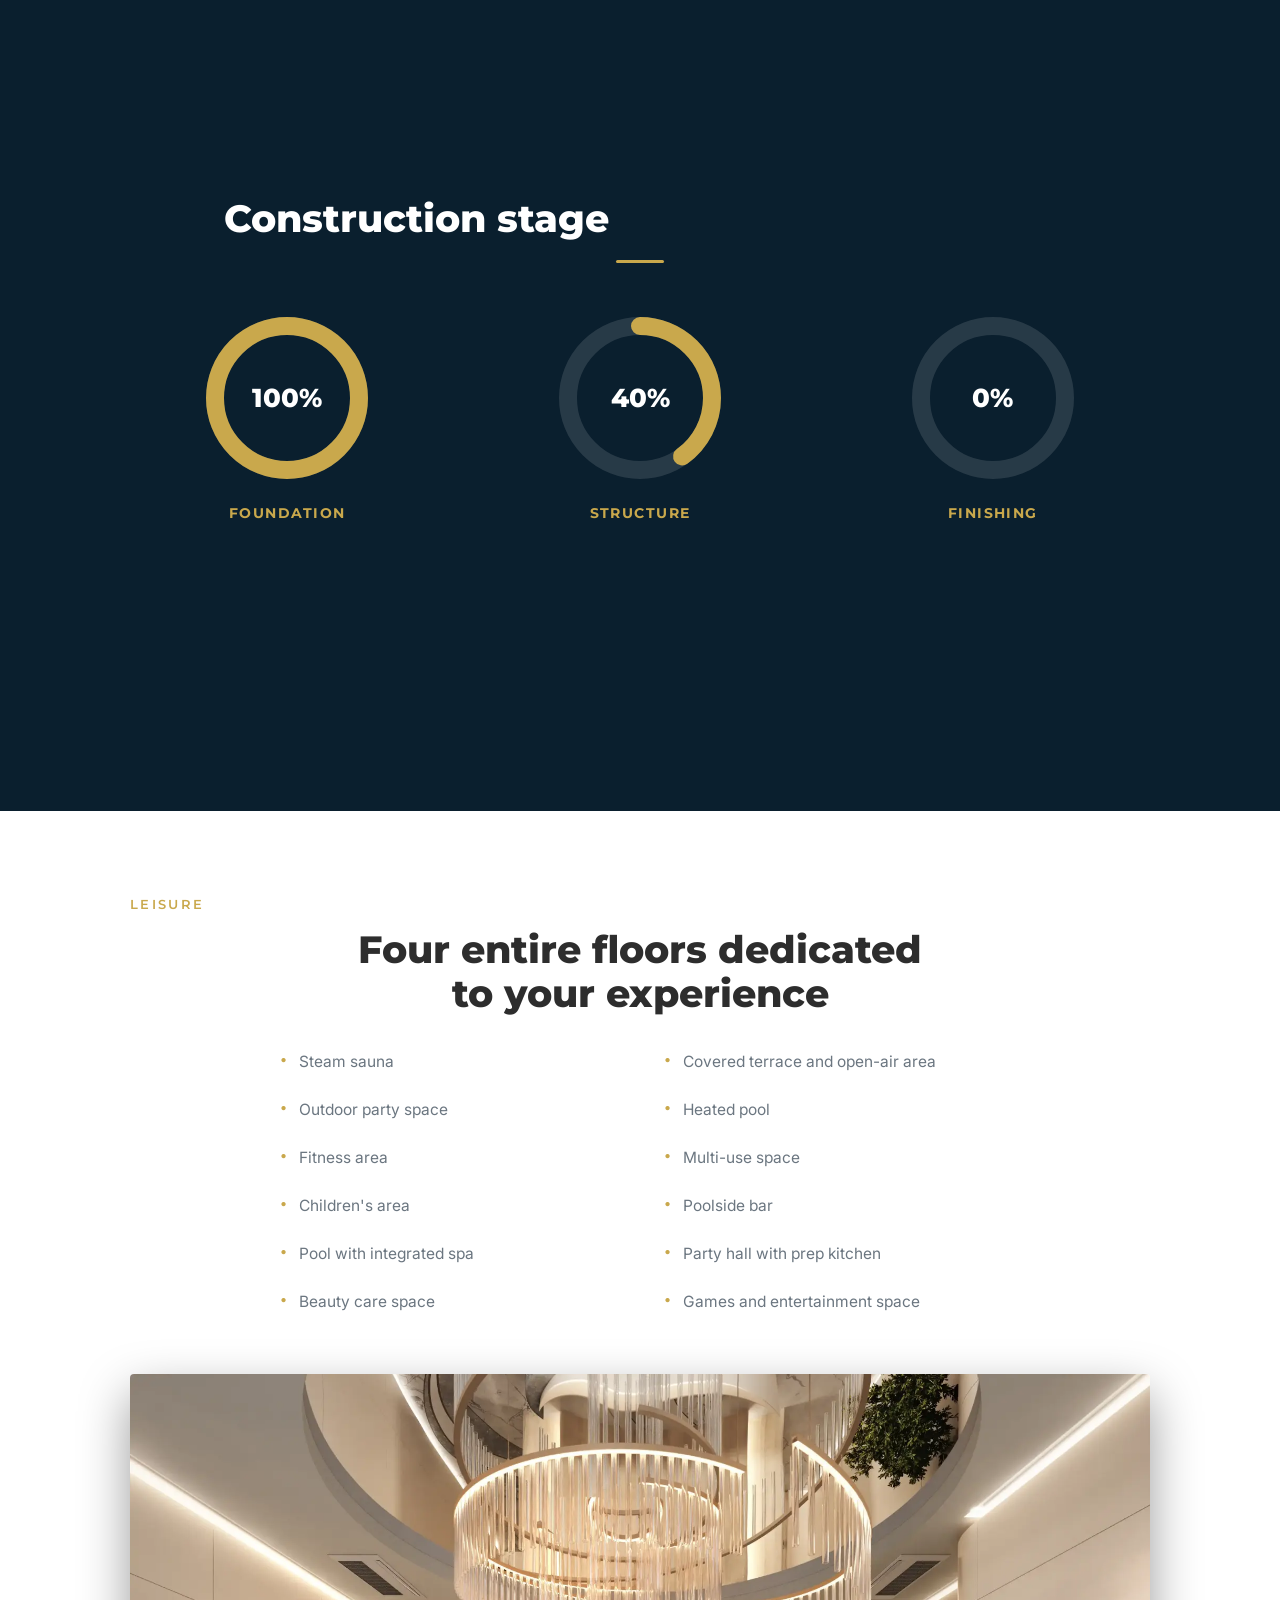
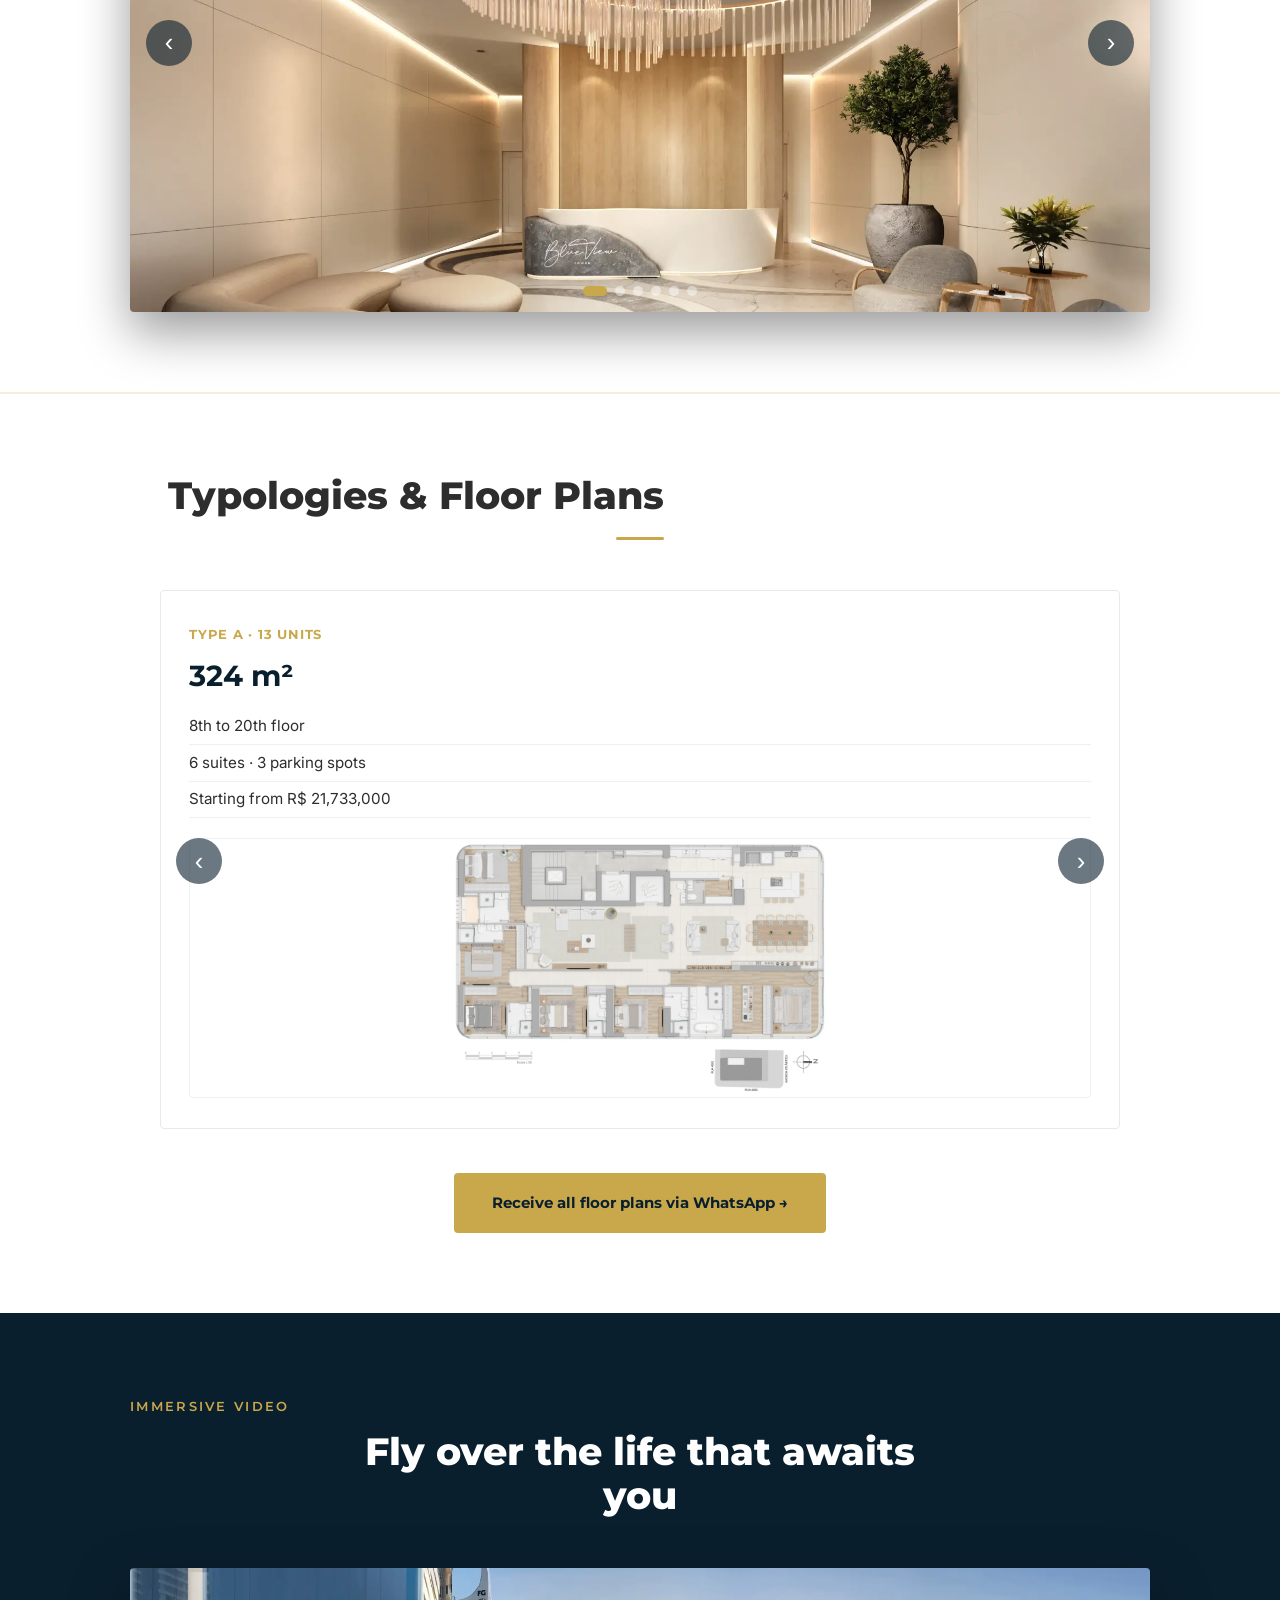
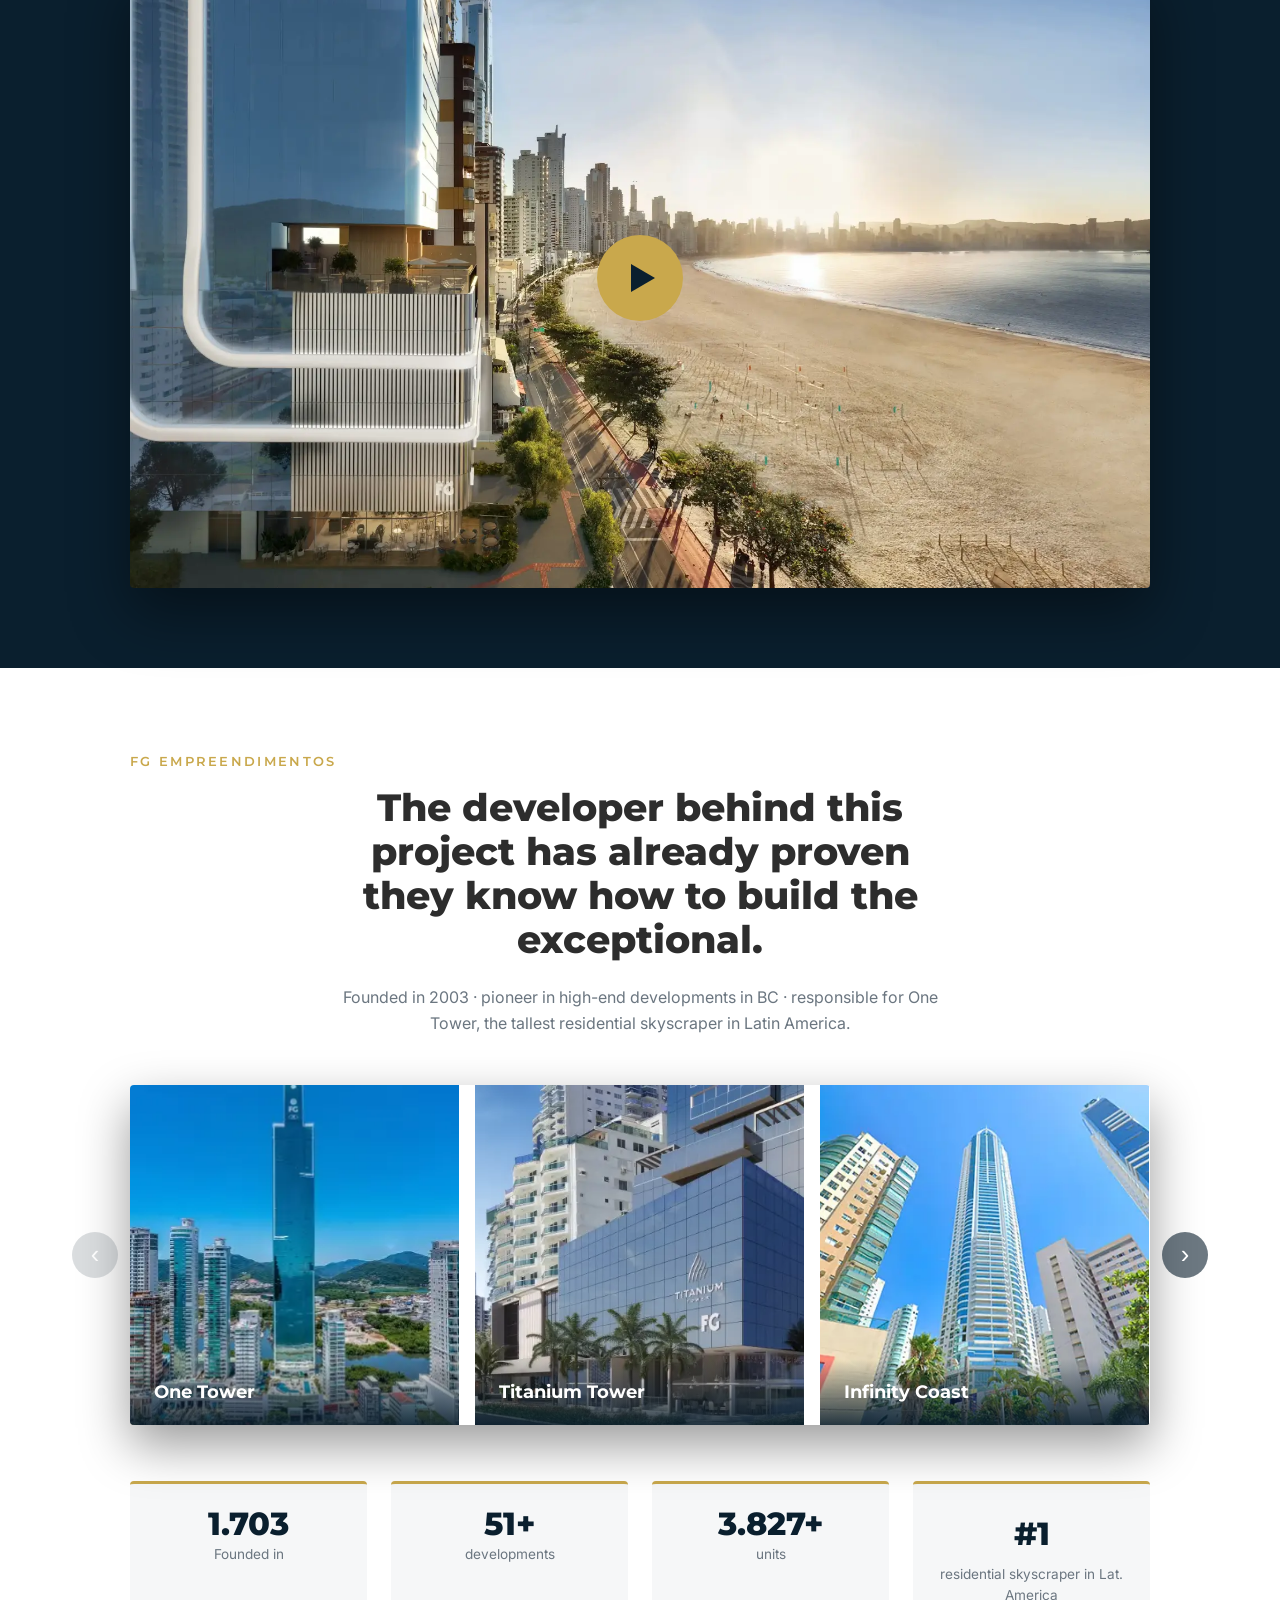
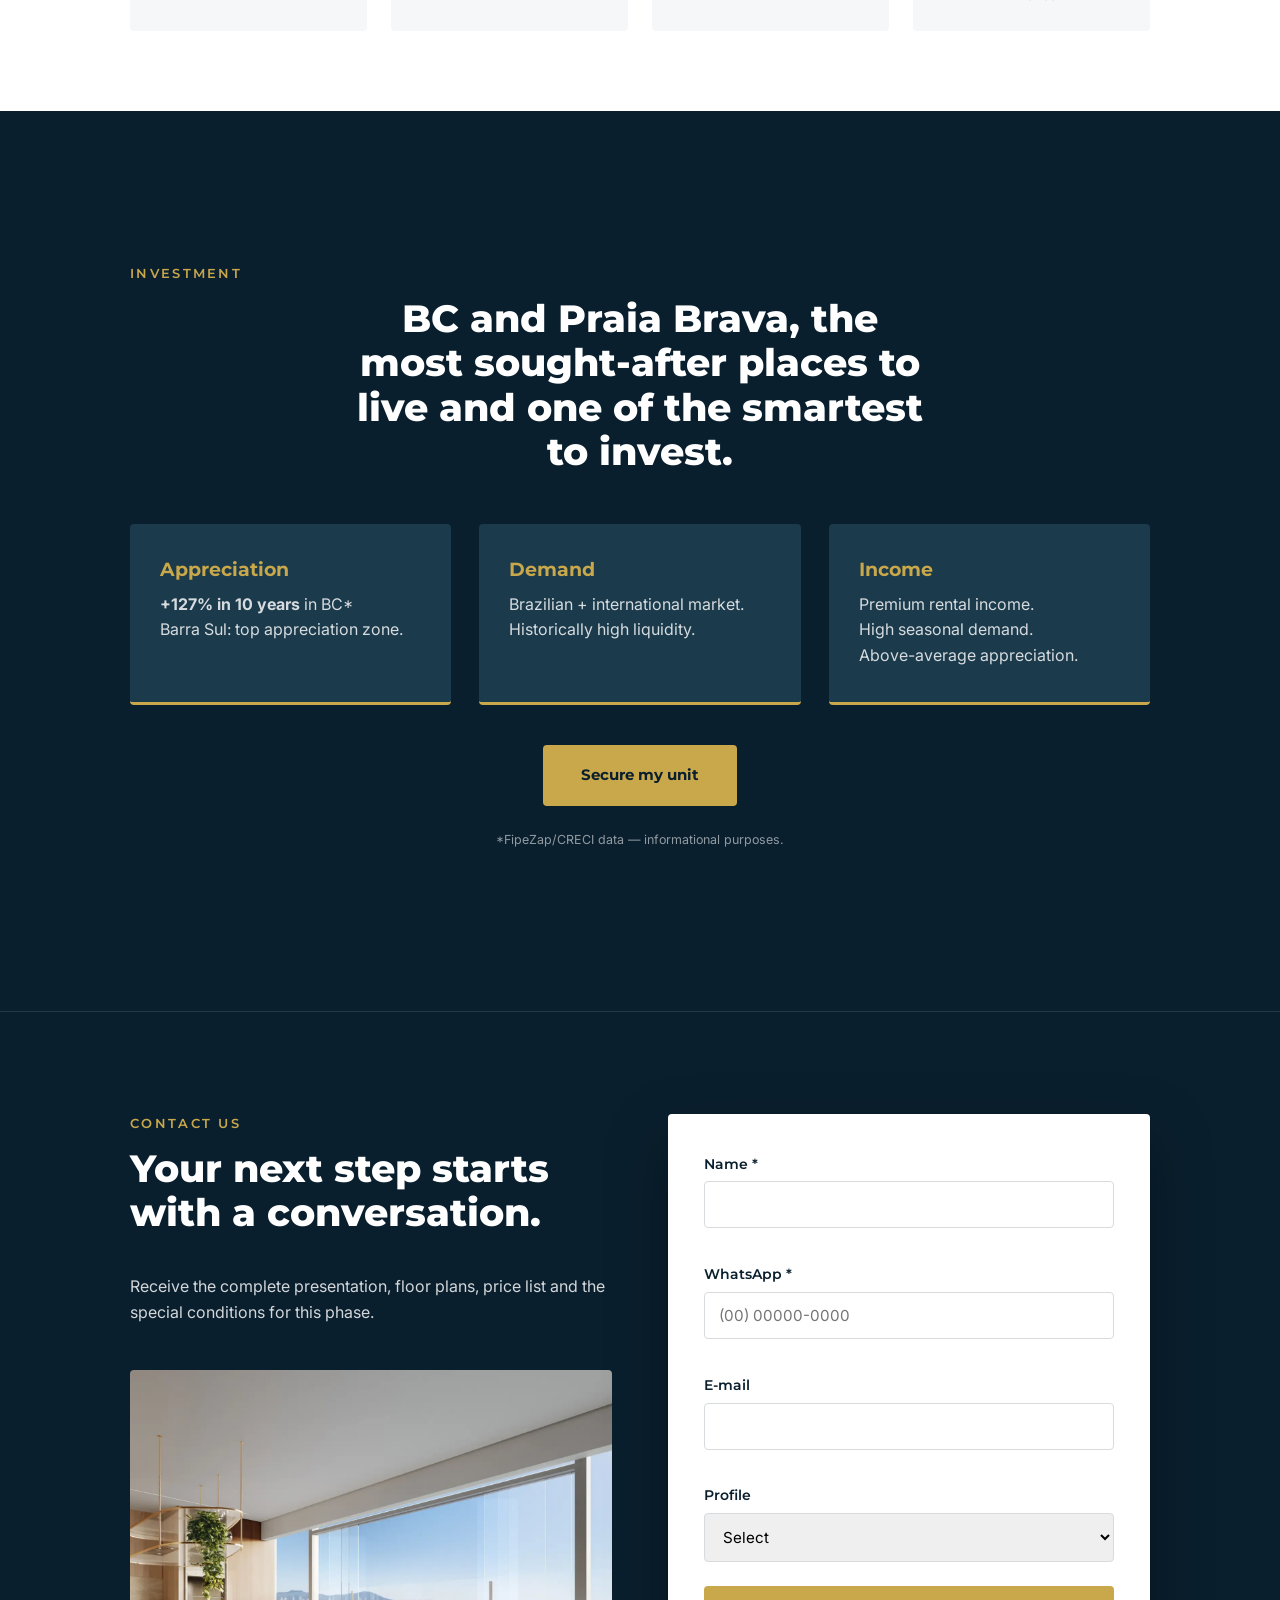
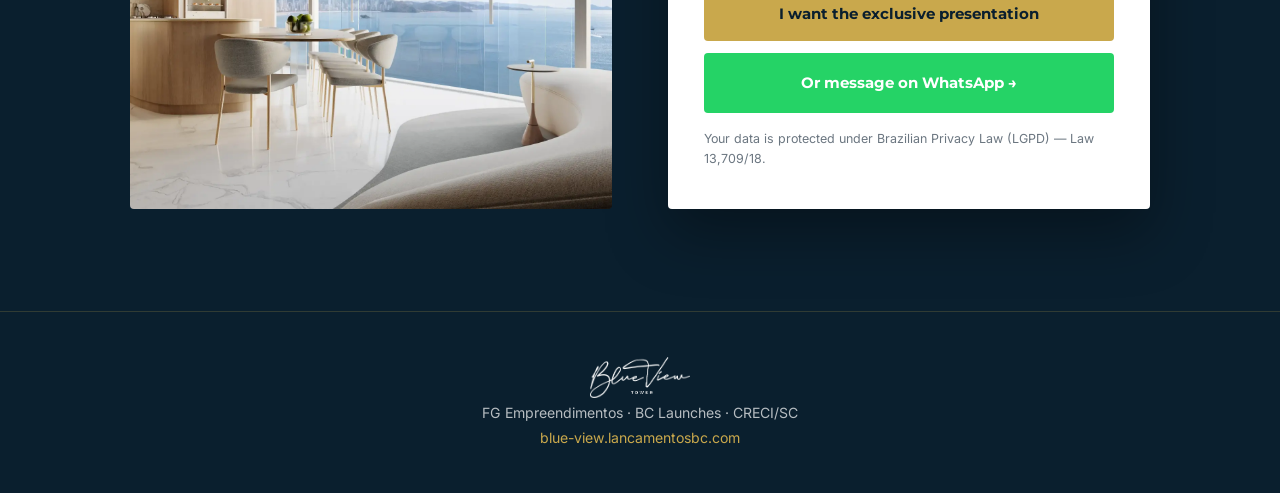
==== commit 5750e321: "fix" ====
--- a/en/index.html
+++ b/en/index.html
@@ -4,75 +4,78 @@
   <meta charset="UTF-8">
   <meta name="viewport" content="width=device-width, initial-scale=1.0">
   <title>Blue View Tower | FG | Balneário Camboriú</title>
-<meta name="description" content="Blue View Tower - 172m tall, one residence per floor, oceanfront living on Avenida Atlântica in Barra Sul. Featuring the exclusive Biophilic Sky Garden by FG Empreendimentos.">
+  <meta name="description" content="Blue View Tower - 172m, 50 floors, 1 apartment per floor on Av. Atlântica, Barra Sul. Oceanfront, Biophilic Sky Garden. FG Empreendimentos.">
   <link rel="preconnect" href="https://fonts.googleapis.com">
   <link rel="preconnect" href="https://fonts.gstatic.com" crossorigin>
-    <link rel="icon" href="../assets/Ativo 1@4x.webp">
-<meta name="robots" content="noindex, nofollow">
-<link rel="preload" as="image" href="/assets/23_113_35_EMBASAMENTO_NOTURNO_FINAL.webp">
-
   <link href="https://fonts.googleapis.com/css2?family=Montserrat:wght@600;700;800&family=Inter:wght@400;500;600&display=swap" rel="stylesheet">
-
-  <link rel="stylesheet" href="../style.css">
-  <!-- Google tag (gtag.js) -->
-<!-- Google tag (gtag.js) -->
-<script async src="https://www.googletagmanager.com/gtag/js?id=G-YF5QJES6KQ"></script>
-<script>
-  window.dataLayer = window.dataLayer || [];
-  function gtag(){dataLayer.push(arguments);}
-  gtag('js', new Date());
-
-  gtag('config', 'G-YF5QJES6KQ');
-</script>
+  <link rel="icon" href="../assets/Ativo 1@4x.webp">
+  <meta name="robots" content="index, follow">
+  <link rel="preload" as="image" href="/assets/obra.jpg">
+  <link rel="preload" as="style" href="/style.css">
+  <link rel="stylesheet" href="/style.css">
+  <script async src="https://www.googletagmanager.com/gtag/js?id=G-YF5QJES6KQ"></script>
+  <script>
+    window.dataLayer = window.dataLayer || [];
+    function gtag(){dataLayer.push(arguments);}
+    gtag('js', new Date());
+    gtag('config', 'G-YF5QJES6KQ');
+  </script>
 </head>
 <body>
 
   <!-- ============ HEADER ============ -->
   <header class="site-header" id="siteHeader">
     <div class="container header-inner">
-      <a href="#hero" class="brand"><img src="../assets/Ativo 1@4x.webp" style="width: 120px;" ></a>
-      <nav class="lang-switch" aria-label="Seletor de idioma">
-        <a href="/" class="lang">PT</a>
-        <a href="/en/" class="lang active">EN</a>
-        <a href="/es/" class="lang">ES</a>
-      </nav>
+      <a href="#hero" class="brand"><img src="../assets/Ativo 1@4x.webp" style="width: 120px;" loading="eager" fetchpriority="high"></a>
+      <span class="header-location">BC · Praia Brava</span>
+      <div class="header-right">
+        <nav class="lang-switch" aria-label="Language selector">
+          <button class="lang-toggle" aria-expanded="false" aria-haspopup="true">
+            EN
+            <svg width="10" height="10" viewBox="0 0 10 10" fill="currentColor" aria-hidden="true"><path d="M1 3l4 4 4-4"/></svg>
+          </button>
+          <div class="lang-dropdown">
+            <a href="/" class="lang">PT</a>
+            <a href="#" class="lang active">EN</a>
+            <a href="/es/" class="lang">ES</a>
+          </div>
+        </nav>
+      </div>
     </div>
   </header>
 
   <!-- ============ 01 · HERO ============ -->
   <section class="hero" id="hero">
     <img
-  src="/assets/23_113_35_EMBASAMENTO_NOTURNO_FINAL.webp"
-  class="hero-media"
-  fetchpriority="high"
-  loading="eager"
-  width="1920"
-  height="1080"
-/>
+      src="/assets/obra.jpg"
+      class="hero-media"
+      fetchpriority="high"
+      loading="eager"
+      width="1920"
+      height="1080"
+    />
     <div class="hero-overlay"></div>
 
     <div class="container hero-content">
-      <h1 class="hero-title">A life between sky and sea at Balneário Camboriú's most exclusive address</h1>
-      <p class="hero-sub">172 m tall · 50 floors · One residence per floor · Barra Sul · Avenida Atlântica <br>· Scheduled for completion in December 2028</p>
+      <h1 class="hero-title">Your life between sky and sea at the most exclusive address in Balneário Camboriú</h1>
+      <p class="hero-sub">172m · 50 floors · 1 apt per floor · Barra Sul · Av. Atlântica <br>· Delivery Dec/2028</p>
 
       <ul class="hero-bullets">
-        <li>Oceanfront living — absolute exclusivity</li>
-        <li>From 275 to 549 m² · 6 suites · up to 6 parking spaces</li>
-        <li>Biophilic Sky Garden — unique in Balneário Camboriú</li>
+        <li>Oceanfront — absolute exclusivity</li>
+        <li>From 275 to 549 m² · 6 suites · up to 6 parking spots</li>
+        <li>Biophilic Sky Garden — unique in BC</li>
       </ul>
 
       <div class="hero-cta">
-        <a href="#contato" class="btn btn-primary">Request the Exclusive Presentation</a>
-        <a href="https://wa.me/5547991356151" class="btn btn-outline">Speak with a Specialist - WhatsApp</a>
-      </div>
-
-      <p class="hero-micro">Only 31 residences available · Launch phase now open</p>
+        <a href="#contato" class="btn btn-primary">Receive the complete development book</a>
+        <a href="https://wa.me/5547991356151" class="btn btn-outline">Talk to a Specialist now</a>
+      </div>
     </div>
 
     <span class="scroll-hint" aria-hidden="true"></span>
   </section>
 
-  <!-- ============ 02 · BARRA DE NÚMEROS ============ -->
+  <!-- ============ 02 · STATS ============ -->
   <section class="stats">
     <div class="container stats-grid">
       <div class="stat">
@@ -81,16 +84,26 @@
       </div>
       <div class="stat">
         <span class="stat-num" data-count="31">0</span>
-        <span class="stat-label">Residences<br><small>One residence per floor</small></span>
+        <span class="stat-label">Units<br><small>1 apartment per floor</small></span>
       </div>
       <div class="stat">
         <span class="stat-num" data-count="4">0</span>
-        <span class="stat-label">Amenity Floors<br><small>A complete lifestyle experience</small></span>
-      </div>
-    </div>
-  </section>
-
-  <!-- ============ 03 · LOCALIZAÇÃO & LIFESTYLE ============ -->
+        <span class="stat-label">Leisure floors<br><small>Complete experience</small></span>
+      </div>
+    </div>
+  </section>
+
+  <!-- ============ 03 · URGENCY ============ -->
+  <section class="urgency section">
+    <div class="container urgency-inner">
+      <h2 class="section-title">Only 31 units — active launch phase. The best ones go first.</h2>
+      <p class="urgency-lead">Opportunities of this magnitude don't repeat themselves, and the 31 units won't wait.</p>
+      <p class="urgency-values">Starting from <strong>R$ 21,733,000</strong> · zero table for investors · special conditions in this phase.</p>
+      <a href="https://wa.me/5547991356151" class="btn btn-primary page-cta-anchor">Secure my unit - WhatsApp</a>
+    </div>
+  </section>
+
+  <!-- ============ 04 · LOCATION & LIFESTYLE ============ -->
   <section class="location section" id="localizacao">
     <div class="container split">
       <div class="split-media">
@@ -99,283 +112,345 @@
           src="https://www.google.com/maps?q=Av.+Atlantica,+Barra+Sul,+Balneario+Camboriu+SC&output=embed"
           loading="lazy"
           referrerpolicy="no-referrer-when-downgrade"
-          title="Localização Blue View Tower"></iframe>
+          title="Blue View Tower Location"></iframe>
         <ul class="map-points">
-          <li>Beachfront <span>Direct Access</span></li>
+          <li>Beach <span>front</span></li>
           <li>Marina <span>2 min</span></li>
           <li>Unipraias <span>5 min</span></li>
-          <li>Fine Dining<span>Nearby</span></li>
-          <li>Airport<span>25 min</span></li>
+          <li>Premium dining <span>·</span></li>
+          <li>Airport <span>25 min</span></li>
+          <li>FG Big Wheel <span>15 min</span></li>
         </ul>
       </div>
 
       <div class="split-text">
         <span class="eyebrow">Location & Lifestyle</span>
-        <h2 class="section-title">An address that defines who you are before you even open the door.</h2>
-        <p>Avenida Atlântica 5,320 · Barra Sul - 19 meters of ocean frontage, just moments from the Marina and Unipraias.</p>
-        <p>Balneário Camboriú has experienced <strong>127%+ real estate appreciation</strong> over the past decade. Choosing this address is, above all, a smart investment decision.</p>
-        <a href="https://wa.me/5547991356151" class="btn btn-primary">Learn More on WhatsApp</a>
-
-        <img class="lifestyle-img" src="../assets/23_113_25_SUITE_MASTER_TIPO_R01.webp" alt="Varanda com vista para o mar">
-      </div>
-    </div>
-  </section>
-
-  <!-- ============ 04 · SOBRE O EMPREENDIMENTO ============ -->
+        <h2 class="section-title">The address that defines who you are, before even opening the door.</h2>
+        <p>Av. Atlântica 5.320 · Barra Sul. 19m oceanfront, steps away from the Marina and Unipraias.</p>
+
+        <div class="lifestyle-grid">
+          <img src="../assets/23_113_25_SUITE_MASTER_TIPO_R01.webp" loading="lazy" alt="Master suite">
+          <img src="../assets/23_113_26_BANHEIRO_MASTER_TIPO_FINAL (1).webp" loading="lazy" alt="Master bathroom">
+        </div>
+      </div>
+    </div>
+  </section>
+
+  <!-- ============ 05 · ABOUT ============ -->
   <section class="about section section-dark" id="sobre">
     <div class="container split reverse">
       <div class="split-media">
-        <img class="about-render" src="../assets/23_113_04_EMBASAMENTO_ESQUINA_FINAL (1).webp" alt="Render da fachada de vidro curvo">
+        <img class="about-render" src="../assets/23_113_04_EMBASAMENTO_ESQUINA_FINAL (1).webp" alt="Curved glass facade render" loading="lazy">
       </div>
       <div class="split-text">
-        <span class="eyebrow">About the Development</span>
-        <h2 class="section-title">A visionary landmark that redefines luxury living at its highest level.</h2>
-        <p>A curved blue-glass façade inspired by the movement of the ocean. Its unique reflective design seamlessly integrates the tower with the landscape of Barra Sul.</p>
-        <p>52 floors · 172 m tall · One residence per floor · 31 residences · Complete privacy.</p>
+        <span class="eyebrow">About the development</span>
+        <h2 class="section-title">A disruptive project that redefines what it means to live at the highest standard.</h2>
+        <p>Blue curved glass facade inspired by the ocean waves. A unique mirroring that integrates the tower with the Barra Sul landscape.</p>
+        <p>52 floors · 172m · 1 unit per floor · 31 families · absolute privacy.</p>
       </div>
     </div>
 
     <div class="container about-cards">
       <article class="info-card">
         <h3>Architecture</h3>
-        <p>Curved blue glass with an exclusive reflective finish that mirrors the ocean and the natural light of Barra Sul.</p>
+        <p>Blue curved glass with exclusive mirroring that reflects the sea and the natural light of Barra Sul.</p>
       </article>
       <article class="info-card highlight">
         <span class="wow"></span>
         <h3>Biophilic Sky Garden</h3>
-        <p>5.25-meter ceilings at the heart of the tower, featuring lush greenery, natural light, and cross ventilation. The first of its kind in Balneário Camboriú.</p>
-       <!--- <img src="https://placehold.co/560x300/0A1F2E/C9A84C?text=Jardim+Suspenso+Biof%C3%ADlico" alt="Jardim Suspenso Biofílico">-->
+        <p>5.25m ceiling height at the heart of the tower — vegetation, natural light and airflow. The first of its kind in BC.</p>
       </article>
       <article class="info-card">
         <h3>Sustainability</h3>
-        <p>Water reuse systems · Solar panels · LED lighting throughout the development.</p>
+        <p>Water reuse systems · solar panels · LED lighting throughout the development.</p>
       </article>
     </div>
   </section>
 
-  <!-- ============ 05 · DIFERENCIAIS ============ -->
+  <!-- ============ 06 · FEATURES ============ -->
   <section class="features section" id="diferenciais">
     <div class="container">
-      <span class="eyebrow center">Highlights</span>
-      <h2 class="section-title center">Every detail designed for an exceptional lifestyle</h2>
+      <span class="eyebrow center">Features</span>
+      <h2 class="section-title center">Every detail designed for life at the highest standard</h2>
 
       <div class="feature-grid">
         <article class="feature-card">
           <h3>Exclusivity</h3>
-          <p>One residence per floor · Only 31 residences · Complete privacy.</p>
-        </article>
-        <article class="feature-card">
-          <h3>Residence Sizes</h3>
-          <p>275–549 m² · 6 suites · 5 distinct layouts.</p>
-        </article>
-        <article class="feature-card">
-          <h3>Biophilic Sky Garden</h3>
-          <p>Biophilic design · 5.25 m ceilings · Exclusive FG feature.</p>
-        </article>
-        <article class="feature-card">
-          <h3>Premium Finishes</h3>
-          <p>Luxury primary suite · Walk-in closet · Soaking tub · Private barbecue area.</p>
-        </article>
-        <article class="feature-card">
-          <h3>Four Amenity Levels</h3>
-          <p>Pools · Fitness center · Spa · Kids' area · Sauna.</p>
-        </article>
-        <article class="feature-card">
-          <h3>Views & Location</h3>
-          <p>19 m of ocean frontage · Avenida Atlântica · Barra Sul.</p>
-        </article>
-      </div>
-    </div>
-  </section>
-
-  <!-- ============ 06 · STATUS DA OBRA + LAZER ============ -->
+          <p>1 apt per floor · 31 families · total privacy.</p>
+        </article>
+        <article class="feature-card">
+          <h3>Sizes</h3>
+          <p>275–549 m² · 6 suites · 5 typologies.</p>
+        </article>
+        <article class="feature-card">
+          <h3>Sky Garden</h3>
+          <p>Biophilia · 5.25m ceiling height · exclusive FG.</p>
+        </article>
+        <article class="feature-card">
+          <h3>Finishing</h3>
+          <p>Premium suite · walk-in closet · soaking tub · BBQ grill.</p>
+        </article>
+        <article class="feature-card">
+          <h3>4 Leisure Floors</h3>
+          <p>Pools · gym · spa · kids · sauna.</p>
+        </article>
+        <article class="feature-card">
+          <h3>View & Location</h3>
+          <p>19m oceanfront · Av. Atlântica · Barra Sul.</p>
+        </article>
+        <article class="feature-card">
+          <h3>Unique Facade</h3>
+          <p>Blue curved glass · exclusive mirroring · BC architectural icon.</p>
+        </article>
+        <article class="feature-card">
+          <h3>Parking</h3>
+          <p>Up to 6 spots · Type A &amp; B with 3 spots · Penthouse with 6 spots.</p>
+        </article>
+        <article class="feature-card">
+          <h3>Duplex Penthouse</h3>
+          <p>549 m² · private pool · private spa · ultimate exclusivity.</p>
+        </article>
+        <article class="feature-card">
+          <h3>Height</h3>
+          <p>172m · 52 floors · tallest tower in Barra Sul · 360° sea and city view.</p>
+        </article>
+        <article class="feature-card">
+          <h3>Sustainability</h3>
+          <p>Solar panels · water reuse · LED lighting.</p>
+        </article>
+        <article class="feature-card">
+          <h3>Delivery</h3>
+          <p>December 2028 · construction underway since Feb/2024 · active launch phase.</p>
+        </article>
+      </div>
+    </div>
+  </section>
+
+  <!-- ============ 07 · CONSTRUCTION STATUS ============ -->
   <section class="status section section-dark" id="status">
     <div class="container">
-      <span class="eyebrow center">Construction Progress</span>
-      <h2 class="section-title center">Under construction — each milestone brings you closer to the life you've envisioned.</h2>
-
-      <div class="timeline">
-        <div class="timeline-step done">
-          <span class="dot"></span>
-          <strong>Launch</strong>
-          <span>Feb 2024</span>
-        </div>
-        <div class="timeline-bar"><span class="timeline-fill"></span></div>
-        <div class="timeline-step current">
-          <span class="dot"></span>
-          <strong>Under Construction</strong>
-          <span>Current Phase</span>
-        </div>
-        <div class="timeline-bar"></div>
-        <div class="timeline-step">
-          <span class="dot"></span>
-          <strong>Completion</strong>
-          <span>Dec 2028</span>
-        </div>
-      </div>
-
-      <h3 class="lazer-title">Four full levels dedicated to your lifestyle</h3>
-      <p class="lazer-sub">Ocean-view pools, spa, fitness center, event lounge, children's spaces, and more across the 8th, 22nd, 38th, and 39th floors.</p>
+      <div class="section-header center">
+        <h2 class="section-title">Construction stage</h2>
+      </div>
+      <div class="progress-grid">
+        <div class="progress-item">
+          <div class="donut-wrap">
+            <svg viewBox="0 0 100 100" class="donut">
+              <circle class="donut-bg" cx="50" cy="50" r="40"/>
+              <circle class="donut-fill" cx="50" cy="50" r="40" data-pct="100"/>
+            </svg>
+            <span class="donut-pct">100%</span>
+          </div>
+          <span class="progress-label">Foundation</span>
+        </div>
+        <div class="progress-item">
+          <div class="donut-wrap">
+            <svg viewBox="0 0 100 100" class="donut">
+              <circle class="donut-bg" cx="50" cy="50" r="40"/>
+              <circle class="donut-fill" cx="50" cy="50" r="40" data-pct="40"/>
+            </svg>
+            <span class="donut-pct">40%</span>
+          </div>
+          <span class="progress-label">Structure</span>
+        </div>
+        <div class="progress-item">
+          <div class="donut-wrap">
+            <svg viewBox="0 0 100 100" class="donut">
+              <circle class="donut-bg" cx="50" cy="50" r="40"/>
+              <circle class="donut-fill" cx="50" cy="50" r="40" data-pct="0"/>
+            </svg>
+            <span class="donut-pct">0%</span>
+          </div>
+          <span class="progress-label">Finishing</span>
+        </div>
+      </div>
+    </div>
+  </section>
+
+  <!-- ============ 08 · LEISURE ============ -->
+  <section class="lazer section" id="lazer">
+    <div class="container">
+      <span class="eyebrow center">Leisure</span>
+      <h2 class="section-title center">Four entire floors dedicated to your experience</h2>
+
+      <ul class="lazer-list">
+        <li>Steam sauna</li>
+        <li>Outdoor party space</li>
+        <li>Fitness area</li>
+        <li>Children's area</li>
+        <li>Pool with integrated spa</li>
+        <li>Beauty care space</li>
+        <li>Covered terrace and open-air area</li>
+        <li>Heated pool</li>
+        <li>Multi-use space</li>
+        <li>Poolside bar</li>
+        <li>Party hall with prep kitchen</li>
+        <li>Games and entertainment space</li>
+      </ul>
 
       <div class="carousel" id="lazerCarousel">
         <div class="carousel-track">
-          <img src="../assets/23_113_23_HALL_ENTRADA_TERREO_FINAL.webp" alt="Hall de Entrada - Térreo">
-          <img src="../assets/23_113_16_ACADEMIA_FINAL.webp" alt="Academia">
-          <img src="../assets/23_113_21_JOGOS_R00.webp" alt="Sala de Jogos">
-          <img src="../assets/23_113_15_PISCINA_COBERTA_FINAL.webp" alt="Piscina externa">
-          <img src="../assets/23_113_11_FESTAS_FINAL.webp" alt="Salão de festas">
-          <img src="../assets/23_113_26_BANHEIRO_MASTER_TIPO_FINAL (1).webp" alt="Banheiro Master">
-        </div>
-        <button class="carousel-btn prev" aria-label="Anterior">&#8249;</button>
-        <button class="carousel-btn next" aria-label="Próximo">&#8250;</button>
+          <img src="../assets/23_113_23_HALL_ENTRADA_TERREO_FINAL.webp" loading="lazy" alt="Lobby - Ground Floor">
+          <img src="../assets/23_113_16_ACADEMIA_FINAL.webp" loading="lazy" alt="Gym">
+          <img src="../assets/23_113_21_JOGOS_R00.webp" loading="lazy" alt="Game Room">
+          <img src="../assets/23_113_15_PISCINA_COBERTA_FINAL.webp" loading="lazy" alt="Outdoor pool">
+          <img src="../assets/23_113_11_FESTAS_FINAL.webp" loading="lazy" alt="Party hall">
+          <img src="../assets/23_113_26_BANHEIRO_MASTER_TIPO_FINAL (1).webp" loading="lazy" alt="Master bathroom">
+        </div>
+        <button class="carousel-btn prev" aria-label="Previous">&#8249;</button>
+        <button class="carousel-btn next" aria-label="Next">&#8250;</button>
         <div class="carousel-dots" aria-hidden="true"></div>
       </div>
     </div>
   </section>
 
-  <!-- ============ 07 · TIPOLOGIAS & PLANTAS ============ -->
+  <!-- ============ 09 · TYPOLOGIES & FLOOR PLANS ============ -->
   <section class="typologies section" id="plantas">
     <div class="container">
-      <span class="eyebrow center">Residences & Floor Plans</span>
-      <h2 class="section-title center">Choose a residence that reflects your lifestyle</h2>
-
-      <div class="typo-grid">
-        <article class="typo-card open">
-          <span class="typo-tag">Type A · 13 Residences</span>
-          <h3>324 m²</h3>
-          <ul>
-            <li>8th to 20th Floor</li>
-            <li>6 Suites · 3 Parking Spaces</li>
-            <li>Starting from R$ 21,733,000</li>
-          </ul>
-         <img
-  src="../assets/PB_TIPO_A_OPCAO_02.webp"
-  alt="Planta Tipo A"
-  class="plant-preview"
->
-        </article>
-
-        <article class="typo-card locked">
-          <span class="typo-tag">Type B · 14 Residences</span>
-          <h3>275 m²<small>Oceanfront</small></h3>
-          <ul>
-            <li>23rd to 37th Floor</li>
-            <li>6 suítes · 3 Parking Spaces</li>
-          </ul>
-          <div class="lock-overlay">
-            <span class="lock-icon" aria-hidden="true"></span>
-            <p>Floor plan available via WhatsApp</p>
-          </div>
-        </article>
-
-        <article class="typo-card locked">
-          <span class="typo-tag">Duplex Penthouse</span>
-          <h3>549 m²<small>Private Pool</small></h3>
-          <ul>
-            <li>Private Spa</li>
-            <li>Ultimate Exclusivity</li>
-          </ul>
-          <div class="lock-overlay">
-            <span class="lock-icon" aria-hidden="true"></span>
-            <p>Floor plan available via WhatsApp</p>
-          </div>
-        </article>
-      </div>
-
-      <a href="https://wa.me/5547991356151" class="btn btn-primary center-btn">Receive All Floor Plans via WhatsApp →</a>
-    </div>
-  </section>
-
-  <!-- ============ 08 · VÍDEO IMERSIVO ============ -->
+      <div class="section-header center">
+        <h2 class="section-title">Typologies & Floor Plans</h2>
+      </div>
+      <div class="typo-carousel">
+        <div class="typo-track typo-grid">
+
+          <article class="typo-card open">
+            <span class="typo-tag">Type A · 13 units</span>
+            <h3>324 m²</h3>
+            <ul>
+              <li>8th to 20th floor</li>
+              <li>6 suites · 3 parking spots</li>
+              <li>Starting from R$ 21,733,000</li>
+            </ul>
+            <img src="../assets/PB_TIPO_A_OPCAO_02.webp" alt="Type A Floor Plan" class="plant-preview" loading="lazy">
+          </article>
+
+          <article class="typo-card open">
+            <span class="typo-tag">Type B · 14 units</span>
+            <h3>275 m²<small>oceanfront</small></h3>
+            <ul>
+              <li>23rd to 37th floor</li>
+              <li>6 suites · 3 parking spots</li>
+            </ul>
+            <img src="../assets/PB_TIPO_B_OPCAO_01.jpg" alt="Type B Floor Plan" class="plant-preview" loading="lazy">
+          </article>
+
+          <article class="typo-card locked">
+            <span class="typo-tag">Duplex · Penthouse</span>
+            <h3>549 m²<small>private pool</small></h3>
+            <ul>
+              <li>Private spa</li>
+              <li>Ultimate exclusivity</li>
+            </ul>
+            <a href="https://wa.me/5547991356151" class="lock-overlay" aria-label="View floor plan via WhatsApp">
+              <span class="lock-icon" aria-hidden="true"></span>
+              <p>Access floor plan via WhatsApp</p>
+            </a>
+          </article>
+
+        </div>
+        <button class="carousel-btn prev typo-prev" aria-label="Previous">&#8249;</button>
+        <button class="carousel-btn next typo-next" aria-label="Next">&#8250;</button>
+      </div>
+
+      <a href="https://wa.me/5547991356151" class="btn btn-primary center-btn">Receive all floor plans via WhatsApp →</a>
+    </div>
+  </section>
+
+  <!-- ============ 10 · IMMERSIVE VIDEO ============ -->
   <section class="video section section-dark" id="video">
     <div class="container">
-      <span class="eyebrow center">Immersive Experience</span>
-      <h2 class="section-title center">Discover the lifestyle that awaits you</h2>
+      <span class="eyebrow center">Immersive video</span>
+      <h2 class="section-title center">Fly over the life that awaits you</h2>
 
       <div class="video-player" id="videoPlayer">
-        
-        <img class="video-thumb" src="/assets/23_113_32_FACHADA_ADICIONAL_FINAL.webp" alt="Vídeo Blue View Tower">
-        <button class="video-play" aria-label="Reproduzir vídeo"></button>
-      </div>
-    </div>
-  </section>
-
-  <!-- ============ 09 · FG EMPREENDIMENTOS ============ -->
+        <img class="video-thumb" src="/assets/23_113_32_FACHADA_ADICIONAL_FINAL.webp" loading="lazy" alt="Blue View Tower Video">
+        <button class="video-play" aria-label="Play video"></button>
+      </div>
+    </div>
+  </section>
+
+  <!-- ============ 11 · FG EMPREENDIMENTOS ============ -->
   <section class="builder section" id="fg">
     <div class="container">
       <span class="eyebrow center">FG Empreendimentos</span>
-      <h2 class="section-title center">The team behind Blue View Tower has already proven its ability to create the extraordinary.</h2>
-      <p class="center builder-lead">Founded in 2003 · A pioneer in luxury developments in Balneário Camboriú · Creator of One Tower, the tallest residential skyscraper in Latin America.</p>
-
-      <div class="portfolio">
-        <figure><img src="../assets/one-tower-1.webp" alt="One Tower"><figcaption>One Tower</figcaption></figure>
-        <figure><img src="../assets/Titanium-Tower-20.webp" alt="Titanium Tower"><figcaption>Titanium Tower</figcaption></figure>
-        <figure><img src="../assets/infinity.webp" style="  object-position: top;
-" alt="Infinity Coast"><figcaption>Infinity Coast</figcaption></figure>
+      <h2 class="section-title center">The developer behind this project has already proven they know how to build the exceptional.</h2>
+      <p class="center builder-lead">Founded in 2003 · pioneer in high-end developments in BC · responsible for One Tower, the tallest residential skyscraper in Latin America.</p>
+
+      <div class="portfolio-carousel-wrap">
+        <button class="carousel-btn prev portfolio-prev" aria-label="Previous">&#8249;</button>
+        <button class="carousel-btn next portfolio-next" aria-label="Next">&#8250;</button>
+        <div class="carousel" id="portfolioCarousel">
+          <div class="carousel-track">
+            <figure class="portfolio-slide">
+              <img src="../assets/one-tower-1.webp" alt="One Tower" loading="lazy">
+              <figcaption>One Tower</figcaption>
+            </figure>
+            <figure class="portfolio-slide">
+              <img src="../assets/Titanium-Tower-20.webp" alt="Titanium Tower" loading="lazy">
+              <figcaption>Titanium Tower</figcaption>
+            </figure>
+            <figure class="portfolio-slide">
+              <img src="../assets/infinity.webp" alt="Infinity Coast" loading="lazy" style="object-position: top">
+              <figcaption>Infinity Coast</figcaption>
+            </figure>
+            <figure class="portfolio-slide">
+              <img src="../assets/one-tower-1.webp" alt="One Tower" loading="lazy">
+              <figcaption>One Tower</figcaption>
+            </figure>
+          </div>
+          <div class="carousel-dots" aria-hidden="true"></div>
+        </div>
       </div>
 
       <div class="builder-stats">
-        <div><span class="stat-num" data-count="2003">0</span><small>Founded</small></div>
-        <div><span class="stat-num" data-count="60" data-suffix="+">0</span><small>Developments</small></div>
-        <div><span class="stat-num" data-count="4500" data-suffix="+">0</span><small>Residences Delivered</small></div>
-        <div><span class="stat-text">#1</span><small>Tallest Residential Skyscraper in Latin America</small></div>
-      </div>
-    </div>
-  </section>
-
-  <!-- ============ 10 · BLOCO INVESTIDOR ============ -->
+        <div><span class="stat-num" data-count="2003">0</span><small>Founded in</small></div>
+        <div><span class="stat-num" data-count="60" data-suffix="+">0</span><small>developments</small></div>
+        <div><span class="stat-num" data-count="4500" data-suffix="+">0</span><small>units</small></div>
+        <div><span class="stat-text">#1</span><small>residential skyscraper in Lat. America</small></div>
+      </div>
+    </div>
+  </section>
+
+  <!-- ============ 12 · INVESTOR ============ -->
   <section class="investor section section-dark" id="investidor">
     <div class="container">
       <span class="eyebrow center">Investment</span>
-      <h2 class="section-title center">Balneário Camboriú is not only one of the most desirable places to live, it is also one of the smartest places to invest.</h2>
+      <h2 class="section-title center">BC and Praia Brava, the most sought-after places to live and one of the smartest to invest.</h2>
 
       <div class="investor-grid">
         <article class="investor-card">
           <h3>Appreciation</h3>
-          <p><strong>+127% over the past decade</strong><br>Barra Sul remains the city's most valued area.</p>
+          <p><strong>+127% in 10 years</strong> in BC*<br>Barra Sul: top appreciation zone.</p>
         </article>
         <article class="investor-card">
           <h3>Demand</h3>
-          <p>Strong domestic and international demand.<br>Consistently high market liquidity.</p>
+          <p>Brazilian + international market.<br>Historically high liquidity.</p>
         </article>
         <article class="investor-card">
-          <h3>Income Potential</h3>
-          <p>Premium rental opportunities.<br>Exceptional seasonal demand.</p>
-        </article>
-      </div>
-
-      <p class="center investor-formula">Scarcity + Oceanfront Location + FG Developments = The Formula for a Premium Investment.</p>
-      <a href="#contato" class="btn btn-primary center-btn">Request a Complimentary Investment Analysis</a>
-      <p class="footnote">*FipeZap/CRECI — Market data provided for informational purposes only.</p>
-    </div>
-  </section>
-
-  <!-- ============ 11 · URGÊNCIA ============ -->
-  <section class="urgency section">
-    <div class="container urgency-inner">
-      <h2 class="section-title">Only 31 residences available. The finest opportunities are secured first.</h2>
-      <p class="urgency-lead">Opportunities of this caliber are exceptionally rare and availability is limited.</p>
-      <p class="urgency-values">Residences starting from <strong>R$ 21,733,000</strong> · Early-stage pricing opportunities · Exclusive conditions available during this phase.</p>
-      <a href="https://wa.me/5547991356151" class="btn btn-primary">Reserve Your Residence - WhatsApp</a>
-      <p class="urgency-micro">Private consultation · No obligation · Response within minutes.</p>
-    </div>
-  </section>
-
-  <!-- ============ 12 · CTA FINAL + FORMULÁRIO ============ -->
+          <h3>Income</h3>
+          <p>Premium rental income.<br>High seasonal demand.<br>Above-average appreciation.</p>
+        </article>
+      </div>
+
+      <a href="#contato" class="btn btn-primary center-btn page-cta-anchor">Secure my unit</a>
+      <p class="footnote">*FipeZap/CRECI data — informational purposes.</p>
+    </div>
+  </section>
+
+  <!-- ============ 13 · CONTACT FORM ============ -->
   <section class="final section section-dark" id="contato">
     <div class="container split">
       <div class="final-text">
         <span class="eyebrow">Contact us</span>
-        <h2 class="section-title">Your next chapter begins with a conversation.</h2>
-        <p>Receive the complete presentation, floor plans, pricing information, and exclusive opportunities available during this phase.</p>
-        <p>Personalized service · No pressure · Complete discretion.</p>
-        <img class="final-img" src="../assets/23_113_30_COZINHA_TIPO_FINAL.webp" alt="Varanda com vista para o mar">
+        <h2 class="section-title">Your next step starts with a conversation.</h2>
+        <p>Receive the complete presentation, floor plans, price list and the special conditions for this phase.</p>
+        <img class="final-img" src="../assets/23_113_30_COZINHA_TIPO_FINAL.webp" loading="lazy" alt="Sea view">
       </div>
 
       <div class="final-form">
         <form id="leadForm" novalidate>
           <div class="field">
-            <label for="nome">Full Name *</label>
+            <label for="nome">Name *</label>
             <input type="text" id="nome" name="nome" autocomplete="name" required>
             <span class="error" data-for="nome"></span>
           </div>
@@ -390,48 +465,50 @@
             <span class="error" data-for="email"></span>
           </div>
           <div class="field optional">
-            <label for="perfil">Interest</label>
+            <label for="perfil">Profile</label>
             <select id="perfil" name="perfil">
               <option value="">Select</option>
-              <option value="live">Primary Residence</option>
-              <option value="invest">Investment</option>
-              <option value="both">Both</option>
+              <option value="morar">To live</option>
+              <option value="investir">To invest</option>
+              <option value="ambos">Both</option>
             </select>
           </div>
 
-          <button type="submit" class="btn btn-primary btn-block">Request the Exclusive Presentation</button>
-          <a href="https://wa.me/5547991356151" class="btn btn-whatsapp-inline btn-block">Or Contact Us via WhatsApp →</a>
-
-          <p class="lgpd">Your personal data is processed in compliance with Brazil's General Data Protection Law (LGPD).</p>
-          <p class="form-success" id="formSuccess" hidden>Thank you. One of our specialists will contact you shortly.</p>
+          <button type="submit" class="btn btn-primary btn-block">I want the exclusive presentation</button>
+          <a href="https://wa.me/5547991356151" class="btn btn-whatsapp-inline btn-block">Or message on WhatsApp →</a>
+
+          <p class="lgpd">Your data is protected under Brazilian Privacy Law (LGPD) — Law 13,709/18.</p>
+          <p class="form-success" id="formSuccess" hidden>We received your information. Our specialist will be in touch soon.</p>
         </form>
       </div>
     </div>
   </section>
 
-  <!-- ============ RODAPÉ ============ -->
+  <!-- ============ FOOTER ============ -->
   <footer class="site-footer">
     <div class="container footer-inner">
       <img loading="lazy" src="/assets/Ativo 1@4x.webp" style="width: 100px; margin: auto; margin-top: 5px;">
-      <p>FG Empreendimentos · Balneário Camboriú Luxury Real Estate · CRECI/SC</p>
+      <p>FG Empreendimentos · BC Launches · CRECI/SC</p>
       <p class="footer-url">blue-view.lancamentosbc.com</p>
     </div>
   </footer>
 
-  <!-- WhatsApp flutuante -->
-  <a href="https://wa.me/5547991356151" class="whatsapp-float" aria-label="Falar no WhatsApp">
-    <svg viewBox="0 0 32 32" width="30" height="30" aria-hidden="true">
-      <path fill="currentColor" d="M16 3C9.4 3 4 8.4 4 15c0 2.4.7 4.6 1.9 6.5L4 29l7.7-1.9c1.8 1 3.9 1.5 6.3 1.5h.1c6.6 0 12-5.4 12-12S22.6 3 16 3zm0 22c-2 0-3.9-.5-5.5-1.5l-.4-.2-4.1 1 1.1-4-.3-.4C5.6 18.6 5 16.8 5 15 5 9.5 9.9 5 16 5s11 4.5 11 10-4.9 10-11 10zm6.1-7.5c-.3-.2-1.9-1-2.2-1.1-.3-.1-.5-.2-.7.2-.2.3-.8 1-1 1.2-.2.2-.4.2-.7.1-.3-.2-1.4-.5-2.6-1.6-1-.8-1.6-1.9-1.8-2.2-.2-.3 0-.5.1-.7.1-.1.3-.4.5-.6.1-.2.2-.3.3-.6.1-.2 0-.4 0-.6-.1-.2-.7-1.7-1-2.3-.3-.6-.5-.5-.7-.5h-.6c-.2 0-.5.1-.8.4-.3.3-1 1-1 2.5s1.1 2.9 1.2 3.1c.2.2 2.1 3.3 5.2 4.6.7.3 1.3.5 1.7.6.7.2 1.4.2 1.9.1.6-.1 1.9-.8 2.1-1.5.3-.7.3-1.4.2-1.5-.1-.1-.3-.2-.6-.4z"/>
+  <div class="plant-modal" id="plantModal">
+    <span class="close-modal">&times;</span>
+    <img src="../assets/PB_TIPO_A_OPCAO_02.webp" alt="Floor plan enlarged" class="plant-modal-img" loading="lazy">
+  </div>
+
+  <!-- Fixed mobile CTA -->
+  <div class="mobile-cta-bar" aria-hidden="true">
+    <a href="#contato" class="mobile-cta-btn mobile-cta-secondary">Secure my unit</a>
+  </div>
+
+  <a href="https://wa.me/5547991356151" class="mobile-cta-wpp" aria-label="Chat on WhatsApp">
+    <svg viewBox="0 0 32 32" width="22" height="22" aria-hidden="true" fill="currentColor">
+      <path d="M16 3C9.4 3 4 8.4 4 15c0 2.4.7 4.6 1.9 6.5L4 29l7.7-1.9c1.8 1 3.9 1.5 6.3 1.5h.1c6.6 0 12-5.4 12-12S22.6 3 16 3zm0 22c-2 0-3.9-.5-5.5-1.5l-.4-.2-4.1 1 1.1-4-.3-.4C5.6 18.6 5 16.8 5 15 5 9.5 9.9 5 16 5s11 4.5 11 10-4.9 10-11 10zm6.1-7.5c-.3-.2-1.9-1-2.2-1.1-.3-.1-.5-.2-.7.2-.2.3-.8 1-1 1.2-.2.2-.4.2-.7.1-.3-.2-1.4-.5-2.6-1.6-1-.8-1.6-1.9-1.8-2.2-.2-.3 0-.5.1-.7.1-.1.3-.4.5-.6.1-.2.2-.3.3-.6.1-.2 0-.4 0-.6-.1-.2-.7-1.7-1-2.3-.3-.6-.5-.5-.7-.5h-.6c-.2 0-.5.1-.8.4-.3.3-1 1-1 2.5s1.1 2.9 1.2 3.1c.2.2 2.1 3.3 5.2 4.6.7.3 1.3.5 1.7.6.7.2 1.4.2 1.9.1.6-.1 1.9-.8 2.1-1.5.3-.7.3-1.4.2-1.5-.1-.1-.3-.2-.6-.4z"/>
     </svg>
   </a>
 
-<div class="plant-modal" id="plantModal">
-  <img
-    src="../assets/PB_TIPO_A_OPCAO_02.webp"
-    alt="Planta ampliada"
-    class="plant-modal-img"
-  >
-</div>
-  <script src="../script.js"></script>
+  <script src="/script.js" defer></script>
 </body>
-</html>+</html>
--- a/style.css
+++ b/style.css
@@ -26,10 +26,11 @@
 
 *, *::before, *::after { box-sizing: border-box; }
 
-html { scroll-behavior: smooth; }
+html { scroll-behavior: smooth; overflow-x: hidden; }
 
 body {
   margin: 0;
+  overflow-x: hidden;
   font-family: var(--font-body);
   color: var(--grafite);
   background: var(--branco);
@@ -69,6 +70,22 @@
 .section-title.center,
 .center { text-align: center; }
 
+.section-header {
+  margin-bottom: 3rem;
+}
+.section-header.center { text-align: center; }
+.section-header .eyebrow { margin-bottom: .5rem; }
+.section-header .section-title { margin-bottom: 0; }
+.section-header.center::after {
+  content: '';
+  display: block;
+  width: 48px;
+  height: 3px;
+  background: var(--dourado);
+  border-radius: 2px;
+  margin: 1.2rem auto 0;
+}
+
 .section-title {
   font-size: clamp(1.6rem, 3.2vw, 2.4rem);
   font-weight: 800;
@@ -76,7 +93,14 @@
 }
 .section-title.center { margin-left: auto; margin-right: auto; }
 
-.section { padding: var(--gap-section) 0; }
+.section {
+  padding: var(--gap-section) 0;
+  min-height: 100vh;
+  display: flex;
+  flex-direction: column;
+  justify-content: center;
+}
+.section > .container { width: 100%; }
 .section-dark {
   background: var(--azul-escuro);
   color: var(--branco);
@@ -84,6 +108,9 @@
 .section-dark .section-title,
 .section-dark h3 { color: var(--branco); }
 
+.lazer + .typologies { border-top: 2px solid rgba(201,168,76,.2); }
+.investor + .final   { border-top: 1px solid rgba(255,255,255,.1); }
+
 /* ---------- Botões ---------- */
 .btn {
   display: inline-block;
@@ -94,6 +121,7 @@
   padding: 16px 36px;
   cursor: pointer;
   border: 2px solid transparent;
+  text-align: center;
   transition: transform .25s ease, box-shadow .25s ease, background .25s ease, color .25s ease;
 }
 .btn-primary {
@@ -143,6 +171,7 @@
   display: flex;
   align-items: center;
   justify-content: space-between;
+  position: relative;
 }
 .brand {
   font-family: var(--font-title);
@@ -153,7 +182,26 @@
 }
 .brand span { color: var(--dourado); margin-left: 6px; font-weight: 600; }
 
-.lang-switch { display: flex; gap: 4px; }
+.header-location {
+  position: absolute;
+  left: 50%;
+  transform: translateX(-50%);
+  font-family: var(--font-title);
+  font-weight: 600;
+  font-size: 1.1rem;
+  letter-spacing: .12em;
+  color: var(--branco);
+  pointer-events: none;
+}
+
+.header-right {
+  display: flex;
+  align-items: center;
+  gap: 12px;
+}
+.lang-switch { display: flex; gap: 4px; position: relative; }
+.lang-toggle { display: none; }
+.lang-dropdown { display: flex; gap: 4px; }
 .lang {
   font-family: var(--font-title);
   font-weight: 600;
@@ -165,6 +213,41 @@
 }
 .lang:hover { color: var(--branco); }
 .lang.active { color: var(--azul-escuro); background: var(--dourado); }
+
+@media (max-width: 640px) {
+  .lang-toggle {
+    display: flex;
+    align-items: center;
+    gap: 5px;
+    font-family: var(--font-title);
+    font-weight: 700;
+    font-size: .8rem;
+    color: var(--azul-escuro);
+    background: var(--dourado);
+    border: none;
+    padding: 4px 10px;
+    border-radius: var(--radius);
+    cursor: pointer;
+  }
+  .lang-toggle svg { transition: transform .2s; }
+  .lang-switch.open .lang-toggle svg { transform: rotate(180deg); }
+  .lang-dropdown {
+    display: none;
+    position: absolute;
+    top: calc(100% + 8px);
+    right: 0;
+    flex-direction: column;
+    gap: 2px;
+    background: rgba(10,31,46,.97);
+    backdrop-filter: blur(6px);
+    border: 1px solid rgba(255,255,255,.1);
+    border-radius: var(--radius);
+    padding: 6px;
+    min-width: 72px;
+  }
+  .lang-switch.open .lang-dropdown { display: flex; }
+  .lang-dropdown .lang { text-align: center; }
+}
 
 /* ============================================================
    01 · HERO
@@ -330,9 +413,15 @@
 .split-text p { margin: 0 0 1rem; max-width: 46ch; }
 
 /* ---- 03 Localização ---- */
+.location .split { align-items: stretch; }
+.location .split-media {
+  display: flex;
+  flex-direction: column;
+}
 .map {
   width: 100%;
-  height: 340px;
+  flex: 1;
+  min-height: 340px;
   border: 0;
   border-radius: var(--radius);
   box-shadow: 0 16px 40px rgba(10,31,46,.15);
@@ -340,7 +429,7 @@
 .map-points {
   list-style: none;
   padding: 0;
-  margin: 1.4rem 0 0;
+  margin: 2.6rem 0 0;
   display: grid;
   grid-template-columns: repeat(2, 1fr);
   gap: .5rem;
@@ -355,7 +444,31 @@
   border-radius: var(--radius);
 }
 .map-points span { color: var(--azul-medio); font-weight: 600; }
-.lifestyle-img { margin-top: 1.8rem; border-radius: var(--radius);}
+.location .split-text {
+  display: flex;
+  flex-direction: column;
+}
+.location .split-text p,
+.location .split-text .section-title {
+  max-width: 100%;
+}
+.location .lifestyle-grid {
+  margin-top: auto;
+}
+
+.lifestyle-grid {
+  display: grid;
+  grid-template-columns: 1fr 1fr;
+  gap: 8px;
+  margin-top: 1.8rem;
+}
+.lifestyle-grid img {
+  width: 100%;
+  height: 200px;
+  object-fit: cover;
+  border-radius: var(--radius);
+  display: block;
+}
 
 /* ---- 04 Sobre ---- */
 .about-render { border-radius: var(--radius); box-shadow: 0 20px 50px rgba(0,0,0,.4); }
@@ -408,82 +521,131 @@
    ============================================================ */
 .feature-grid {
   display: grid;
-  grid-template-columns: repeat(3, 1fr);
-  gap: 26px;
+  grid-template-columns: repeat(4, 1fr);
+  gap: 20px;
   margin-top: 50px;
 }
 .feature-card {
   background: var(--branco);
   border: 1px solid #e7e9eb;
-  border-radius: var(--radius);
-  padding: 34px 30px;
-  transition: transform .3s ease, box-shadow .3s ease, border-color .3s ease;
-}
-.feature-card::before {
-  content: "◆";
-  display: block;
-  color: var(--dourado);
-  font-size: 1.1rem;
-  margin-bottom: 1rem;
-}
+  border-top: 2px solid var(--dourado);
+  border-radius: var(--radius);
+  padding: 36px 28px;
+  transition: box-shadow .3s ease, transform .3s ease;
+}
+.feature-card::before { display: none; }
 .feature-card:hover {
-  transform: translateY(-6px);
-  box-shadow: 0 18px 40px rgba(10,31,46,.12);
-  border-color: var(--dourado);
-}
-.feature-card h3 { font-size: 1.15rem; color: var(--azul-escuro); }
-.feature-card p { margin: 0; color: var(--cinza); font-size: .95rem; }
+  box-shadow: 0 12px 32px rgba(10,31,46,.1);
+  transform: translateY(-4px);
+}
+.feature-card h3 {
+  font-size: 1rem;
+  color: var(--azul-escuro);
+  margin-bottom: .5rem;
+  letter-spacing: .01em;
+}
+.feature-card p { margin: 0; color: var(--cinza); font-size: .88rem; line-height: 1.65; }
 
 /* ============================================================
    06 · STATUS + LAZER
    ============================================================ */
-.timeline {
-  display: flex;
-  align-items: center;
-  justify-content: center;
-  gap: 12px;
-  margin: 50px 0 60px;
-  flex-wrap: wrap;
-}
-.timeline-step {
-  text-align: center;
+.status.section {
+  min-height: 0;
+  height: 100vh;
+  max-height: 100svh;
+  overflow: hidden;
+}
+.status .section-header { margin-bottom: clamp(2rem, 5vh, 4rem); }
+.progress-grid {
+  display: grid;
+  grid-template-columns: repeat(3, 1fr);
+  gap: clamp(16px, 3vw, 40px);
+  margin: 0;
+}
+.progress-item {
   display: flex;
   flex-direction: column;
   align-items: center;
-  gap: 4px;
-  min-width: 120px;
-}
-.timeline-step strong { font-family: var(--font-title); font-size: .95rem; }
-.timeline-step span { font-size: .82rem; color: rgba(255,255,255,.65); }
-.timeline-step .dot {
-  width: 16px; height: 16px;
-  border-radius: 50%;
-  background: rgba(255,255,255,.3);
-  margin-bottom: 6px;
-}
-.timeline-step.done .dot,
-.timeline-step.current .dot { background: var(--dourado); }
-.timeline-step.current .dot {
-  box-shadow: 0 0 0 6px rgba(201,168,76,.25);
-  animation: pulse 2s infinite;
-}
-.timeline-bar {
-  flex: 1;
-  min-width: 40px;
-  height: 3px;
-  background: rgba(255,255,255,.2);
-  border-radius: 2px;
+  gap: clamp(.5rem, 1.5vh, 1.2rem);
+}
+.donut-wrap {
   position: relative;
-}
-.timeline-fill {
-  position: absolute;
-  inset: 0;
+  width: clamp(100px, 16vw, 180px);
+  height: clamp(100px, 16vw, 180px);
+}
+.donut {
   width: 100%;
-  background: var(--dourado);
-  border-radius: 2px;
+  height: 100%;
+  transform: rotate(-90deg);
+}
+.donut-bg {
+  fill: none;
+  stroke: rgba(255,255,255,.12);
+  stroke-width: 10;
+}
+.donut-fill {
+  fill: none;
+  stroke: var(--dourado);
+  stroke-width: 10;
+  stroke-linecap: round;
+  stroke-dasharray: 251.3;
+  stroke-dashoffset: 251.3;
+  transition: stroke-dashoffset 1.4s cubic-bezier(.4,0,.2,1);
+}
+.donut-pct {
+  position: absolute;
+  top: 50%;
+  left: 50%;
+  transform: translate(-50%, -50%);
+  font-family: var(--font-title);
+  font-weight: 800;
+  font-size: clamp(1rem, 2.5vw, 1.6rem);
+  color: var(--branco);
+}
+.progress-label {
+  font-family: var(--font-title);
+  font-weight: 700;
+  font-size: .9rem;
+  letter-spacing: .1em;
+  text-transform: uppercase;
+  color: var(--dourado);
 }
 .lazer-title { text-align: center; font-size: 1.4rem; }
-.lazer-sub { text-align: center; max-width: 56ch; margin: 0 auto 2.4rem; color: rgba(255,255,255,.82); }
+.lazer-sub { text-align: center; max-width: 56ch; margin: 0 auto 2rem; color: var(--cinza); }
+
+.lazer-list {
+  list-style: none;
+  margin: 0 auto 3rem;
+  padding: 0;
+  columns: 2;
+  column-gap: 48px;
+  max-width: 720px;
+}
+.lazer-list li {
+  break-inside: avoid;
+  display: flex;
+  align-items: baseline;
+  gap: 12px;
+  font-size: .97rem;
+  font-family: var(--font-body);
+  color: var(--cinza);
+  padding: 11px 0;
+  border-bottom: 1px solid rgba(255,255,255,.06);
+}
+.lazer-list li::before {
+  content: '·';
+  flex-shrink: 0;
+  color: var(--dourado);
+  font-weight: 700;
+  font-size: 1.6rem;
+  line-height: 0;
+  position: relative;
+  top: 2px;
+}
+@media (max-width: 600px) {
+  .lazer-list { columns: 1; max-width: 100%; }
+}
+.lazer.section { background: var(--branco); }
 
 /* ---- Carousel ---- */
 .carousel {
@@ -516,6 +678,7 @@
   transition: background .25s;
 }
 .carousel-btn:hover { background: var(--dourado); color: var(--azul-escuro); }
+.carousel-btn:disabled { opacity: .25; cursor: not-allowed; pointer-events: none; }
 .carousel-btn.prev { left: 16px; }
 .carousel-btn.next { right: 16px; }
 .carousel-dots {
@@ -540,14 +703,27 @@
 /* ============================================================
    07 · TIPOLOGIAS & PLANTAS
    ============================================================ */
-.typo-grid {
-  display: grid;
-  grid-template-columns: repeat(3, 1fr);
-  gap: 28px;
-  margin-top: 50px;
-}
+.typo-carousel {
+  position: relative;
+  margin: 50px auto 0;
+  max-width: 960px;
+}
+.typo-carousel .carousel-btn { top: 50%; transform: translateY(-50%); }
+.typo-track {
+  display: flex;
+  gap: 24px;
+  overflow-x: auto;
+  scroll-snap-type: x mandatory;
+  scroll-behavior: smooth;
+  scrollbar-width: none;
+  padding-bottom: 4px;
+}
+.typo-track::-webkit-scrollbar { display: none; }
+/* .typo-grid — kept as class hook for reveal animation */
 .typo-card {
   position: relative;
+  flex: 0 0 100%;
+  scroll-snap-align: start;
   background: var(--branco);
   border: 1px solid #e7e9eb;
   border-radius: var(--radius);
@@ -589,7 +765,7 @@
   border-bottom: 1px solid #eef0f1;
   font-size: .95rem;
 }
-.typo-card.open img { border-radius: var(--radius); border: 1px solid #eef0f1; }
+.typo-card.open img { border-radius: var(--radius); border: 1px solid #eef0f1; max-height: 260px; width: 100%; object-fit: contain; }
 
 .lock-overlay {
   position: absolute;
@@ -606,6 +782,8 @@
   padding: 0 24px;
 }
 .lock-overlay p { font-family: var(--font-title); font-weight: 600; margin: 0; }
+a.lock-overlay { transition: background .25s; }
+a.lock-overlay:hover { background: linear-gradient(180deg, rgba(27,58,75,.65), rgba(10,31,46,.97)); }
 .lock-icon {
   width: 40px; height: 34px;
   position: relative;
@@ -665,22 +843,41 @@
    09 · FG EMPREENDIMENTOS
    ============================================================ */
 .builder-lead { max-width: 60ch; margin: 0 auto 3rem; color: var(--cinza); }
-.portfolio {
-  display: grid;
-  grid-template-columns: repeat(3, 1fr);
-  gap: 24px;
-}
-.portfolio figure { margin: 0; position: relative; border-radius: var(--radius); overflow: hidden; }
-.portfolio img { width: 100%; height: 380px; object-fit: cover; transition: transform .5s ease; }
-.portfolio figure:hover img { transform: scale(1.06); }
-.portfolio figcaption {
+.portfolio-carousel-wrap { position: relative; }
+.portfolio-carousel-wrap .carousel-btn { position: absolute; top: 50%; transform: translateY(-50%); z-index: 2; }
+.portfolio-carousel-wrap .carousel-btn.prev { left: 16px; }
+.portfolio-carousel-wrap .carousel-btn.next { right: 16px; }
+
+@media (min-width: 641px) {
+  .portfolio-carousel-wrap .carousel-btn.prev { left: -58px; }
+  .portfolio-carousel-wrap .carousel-btn.next { right: -58px; }
+  #portfolioCarousel .carousel-track { transition: transform .5s ease; gap: 16px; }
+  #portfolioCarousel .portfolio-slide { min-width: calc(33.333% - 11px); }
+  #portfolioCarousel .carousel-dots { display: none; }
+}
+.portfolio-slide {
+  min-width: 100%;
+  margin: 0;
+  position: relative;
+  overflow: hidden;
+}
+.portfolio-slide img {
+  width: 100%;
+  height: clamp(200px, 30vw, 340px);
+  object-fit: cover;
+  display: block;
+  transition: transform .5s ease;
+}
+.portfolio-slide:hover img { transform: scale(1.04); }
+.portfolio-slide figcaption {
   position: absolute;
   inset: auto 0 0 0;
-  padding: 14px 18px;
+  padding: 18px 24px;
   font-family: var(--font-title);
   font-weight: 700;
+  font-size: 1.1rem;
   color: var(--branco);
-  background: linear-gradient(transparent, rgba(10,31,46,.9));
+  background: linear-gradient(transparent, rgba(10,31,46,.88));
 }
 .builder-stats {
   display: grid;
@@ -747,9 +944,20 @@
 /* ============================================================
    12 · CTA FINAL + FORMULÁRIO
    ============================================================ */
-.final .split { align-items: start; }
+.final .split { align-items: stretch; }
+.final-text {
+  display: flex;
+  flex-direction: column;
+}
 .final-text p { color: rgba(255,255,255,.82); }
-.final-img { margin-top: 1.8rem; border-radius: var(--radius); }
+.final-img {
+  flex: 1;
+  width: 100%;
+  min-height: 200px;
+  object-fit: cover;
+  margin-top: 1.8rem;
+  border-radius: var(--radius);
+}
 
 .final-form {
   background: var(--branco);
@@ -814,6 +1022,10 @@
   text-align: center;
   border-top: 1px solid rgba(201,168,76,.2);
 }
+@media (max-width: 768px) {
+  .site-footer { padding-bottom: calc(72px + env(safe-area-inset-bottom)); }
+  .header-location { display: none; }
+}
 .footer-inner .brand { font-size: 1.3rem; display: inline-block; margin-bottom: .6rem; }
 .site-footer p { margin: .2rem 0; font-size: .88rem; }
 .footer-url { color: var(--dourado); }
@@ -821,23 +1033,6 @@
 /* ============================================================
    WHATSAPP FLUTUANTE
    ============================================================ */
-.whatsapp-float {
-  position: fixed;
-  right: 22px;
-  bottom: 22px;
-  z-index: 9999;
-  width: 58px;
-  height: 58px;
-  border-radius: 50%;
-  background: var(--whatsapp);
-  color: var(--branco);
-  display: flex;
-  align-items: center;
-  justify-content: center;
-  box-shadow: 0 8px 24px rgba(37,211,102,.45);
-  transition: transform .25s ease;
-}
-.whatsapp-float:hover { transform: scale(1.1); }
 
 /* ============================================================
    ANIMAÇÕES
@@ -845,9 +1040,46 @@
 .reveal { opacity: 0; transform: translateY(24px); }
 .reveal.visible { opacity: 1; transform: none; transition: opacity .4s ease, transform .4s ease; }
 
-@keyframes rise { from { opacity: 0; transform: translateY(30px); } to { opacity: 1; transform: none; } }
+@keyframes rise      { from { opacity: 0; transform: translateY(30px);  } to { opacity: 1; transform: none; } }
+@keyframes fadeLeft  { from { opacity: 0; transform: translateX(-28px); } to { opacity: 1; transform: none; } }
+@keyframes fadeRight { from { opacity: 0; transform: translateX(28px);  } to { opacity: 1; transform: none; } }
 @keyframes scrollDot { 0% { opacity: 0; transform: translate(-50%, 0); } 50% { opacity: 1; } 100% { opacity: 0; transform: translate(-50%, 12px); } }
 @keyframes pulse { 0%,100% { box-shadow: 0 0 0 6px rgba(201,168,76,.25); } 50% { box-shadow: 0 0 0 10px rgba(201,168,76,.05); } }
+
+/* eyebrow labels */
+.reveal.visible .eyebrow { animation: fadeLeft .4s .08s ease both; }
+
+/* split layouts — slide in from sides */
+.section.visible .split-media            { animation: fadeLeft  .5s .10s ease both; }
+.section.visible .split-text             { animation: fadeRight .5s .20s ease both; }
+.section.visible .reverse .split-media   { animation: fadeRight .5s .10s ease both; }
+.section.visible .reverse .split-text    { animation: fadeLeft  .5s .20s ease both; }
+
+/* stats row stagger */
+.stats.visible .stat:nth-child(1) { animation: rise .4s .00s ease both; }
+.stats.visible .stat:nth-child(2) { animation: rise .4s .12s ease both; }
+.stats.visible .stat:nth-child(3) { animation: rise .4s .24s ease both; }
+
+/* about info-cards stagger */
+.about-cards.visible .info-card:nth-child(1) { animation: rise .45s .00s ease both; }
+.about-cards.visible .info-card:nth-child(2) { animation: rise .45s .13s ease both; }
+.about-cards.visible .info-card:nth-child(3) { animation: rise .45s .26s ease both; }
+
+/* feature-cards column-wave stagger */
+.feature-grid.visible .feature-card                 { animation: rise .4s ease both; }
+.feature-grid.visible .feature-card:nth-child(3n+1) { animation-delay: .00s; }
+.feature-grid.visible .feature-card:nth-child(3n+2) { animation-delay: .10s; }
+.feature-grid.visible .feature-card:nth-child(3n)   { animation-delay: .20s; }
+
+/* typo-cards stagger */
+.typo-grid.visible .typo-card:nth-child(1) { animation: rise .45s .00s ease both; }
+.typo-grid.visible .typo-card:nth-child(2) { animation: rise .45s .13s ease both; }
+.typo-grid.visible .typo-card:nth-child(3) { animation: rise .45s .26s ease both; }
+
+/* investor-cards stagger */
+.section.visible .investor-card:nth-child(1) { animation: rise .45s .05s ease both; }
+.section.visible .investor-card:nth-child(2) { animation: rise .45s .18s ease both; }
+.section.visible .investor-card:nth-child(3) { animation: rise .45s .31s ease both; }
 
 @media (prefers-reduced-motion: reduce) {
   *, *::before, *::after { animation: none !important; transition: none !important; }
@@ -863,9 +1095,9 @@
   .split.reverse .split-media { order: 0; }
   .about-cards,
   .feature-grid,
-  .typo-grid,
   .portfolio,
-  .investor-grid { grid-template-columns: repeat(2, 1fr); }
+  .investor-grid,
+  .progress-grid { grid-template-columns: repeat(2, 1fr); }
   .builder-stats { grid-template-columns: repeat(2, 1fr); }
 }
 
@@ -874,9 +1106,9 @@
   .stats-grid { grid-template-columns: 1fr; gap: 28px; }
   .about-cards,
   .feature-grid,
-  .typo-grid,
   .portfolio,
-  .investor-grid { grid-template-columns: 1fr; }
+  .investor-grid,
+  .progress-grid { grid-template-columns: 1fr; }
   .hero-content {
     grid-template-columns: 1fr;
   }
@@ -890,10 +1122,107 @@
   }
   .hero-cta { flex-direction: column; margin-top: 1.8rem; }
   .hero-cta .btn { width: 100%; text-align: center; }
+  .hero-bullets { display: none; }
+  .hero-sub { color: var(--branco); }
+  .section-title { max-width: 100%; font-size: clamp(1.4rem, 6vw, 1.9rem); }
+  .eyebrow { display: block; text-align: center; }
+  .split-text .section-title,
+  .split-text .eyebrow { text-align: left; }
+  .section-header { margin-bottom: 2rem; }
+  .section-header.center::after { margin-top: .9rem; }
   .timeline { flex-direction: column; }
   .timeline-bar { width: 3px; height: 30px; min-width: 0; }
   .final-form { padding: 28px 22px; }
   .lang-switch { gap: 0; }
+}
+
+/* CTA fixo mobile */
+.mobile-cta-bar { display: none; }
+
+/* WhatsApp flutuante — base (desktop/tablet): canto inferior direito, sempre visível */
+.mobile-cta-wpp {
+  display: flex;
+  position: fixed;
+  bottom: 32px;
+  right: 32px;
+  z-index: 999;
+  align-items: center;
+  justify-content: center;
+  width: 52px;
+  height: 52px;
+  border-radius: 50%;
+  background: #25d366;
+  color: #fff;
+  border: none;
+  box-shadow: 0 4px 16px rgba(0,0,0,.35);
+  transition: transform .2s, box-shadow .2s;
+}
+.mobile-cta-wpp:hover {
+  transform: scale(1.08);
+  box-shadow: 0 6px 20px rgba(0,0,0,.45);
+}
+
+@media (max-width: 768px) {
+  .mobile-cta-bar {
+    display: flex;
+    align-items: center;
+    position: fixed;
+    bottom: 0;
+    left: 0;
+    right: 0;
+    z-index: 998;
+    gap: 8px;
+    padding: 10px 16px;
+    padding-bottom: calc(10px + env(safe-area-inset-bottom));
+    padding-right: 72px; /* reserva espaço para o ícone do zap */
+    background: rgba(10,31,46,.97);
+    backdrop-filter: blur(6px);
+    border-top: 1px solid rgba(255,255,255,.08);
+    transition: background .25s, border-color .25s;
+  }
+  .mobile-cta-bar.hidden {
+    background: transparent;
+    backdrop-filter: none;
+    border-top-color: transparent;
+    pointer-events: none;
+  }
+  .mobile-cta-bar.hidden .mobile-cta-btn {
+    opacity: 0;
+    pointer-events: none;
+  }
+  .mobile-cta-btn {
+    flex: 1;
+    display: flex;
+    align-items: center;
+    justify-content: center;
+    padding: 13px 10px;
+    border-radius: var(--radius);
+    font-family: var(--font-title);
+    font-weight: 700;
+    font-size: .85rem;
+    text-align: center;
+    transition: filter .2s, opacity .25s;
+  }
+  .mobile-cta-btn:active { filter: brightness(.92); }
+  .mobile-cta-secondary {
+    background: var(--dourado);
+    color: var(--azul-escuro);
+  }
+  /* No mobile, ícone alinhado à direita da barra */
+  .mobile-cta-wpp {
+    bottom: calc(10px + env(safe-area-inset-bottom));
+    right: 16px;
+    width: 48px;
+    height: 48px;
+    background: rgba(10,31,46,.85);
+    border: 1px solid rgba(255,255,255,.12);
+    box-shadow: none;
+  }
+  .mobile-cta-wpp:hover {
+    transform: none;
+    box-shadow: none;
+  }
+  .mobile-cta-wpp:active { background: rgba(10,31,46,.97); }
 }
 
 /* Ultrawide */
--- a/style.css
+++ b/style.css
@@ -26,10 +26,11 @@
 
 *, *::before, *::after { box-sizing: border-box; }
 
-html { scroll-behavior: smooth; }
+html { scroll-behavior: smooth; overflow-x: hidden; }
 
 body {
   margin: 0;
+  overflow-x: hidden;
   font-family: var(--font-body);
   color: var(--grafite);
   background: var(--branco);
@@ -69,6 +70,22 @@
 .section-title.center,
 .center { text-align: center; }
 
+.section-header {
+  margin-bottom: 3rem;
+}
+.section-header.center { text-align: center; }
+.section-header .eyebrow { margin-bottom: .5rem; }
+.section-header .section-title { margin-bottom: 0; }
+.section-header.center::after {
+  content: '';
+  display: block;
+  width: 48px;
+  height: 3px;
+  background: var(--dourado);
+  border-radius: 2px;
+  margin: 1.2rem auto 0;
+}
+
 .section-title {
   font-size: clamp(1.6rem, 3.2vw, 2.4rem);
   font-weight: 800;
@@ -76,7 +93,14 @@
 }
 .section-title.center { margin-left: auto; margin-right: auto; }
 
-.section { padding: var(--gap-section) 0; }
+.section {
+  padding: var(--gap-section) 0;
+  min-height: 100vh;
+  display: flex;
+  flex-direction: column;
+  justify-content: center;
+}
+.section > .container { width: 100%; }
 .section-dark {
   background: var(--azul-escuro);
   color: var(--branco);
@@ -84,6 +108,9 @@
 .section-dark .section-title,
 .section-dark h3 { color: var(--branco); }
 
+.lazer + .typologies { border-top: 2px solid rgba(201,168,76,.2); }
+.investor + .final   { border-top: 1px solid rgba(255,255,255,.1); }
+
 /* ---------- Botões ---------- */
 .btn {
   display: inline-block;
@@ -94,6 +121,7 @@
   padding: 16px 36px;
   cursor: pointer;
   border: 2px solid transparent;
+  text-align: center;
   transition: transform .25s ease, box-shadow .25s ease, background .25s ease, color .25s ease;
 }
 .btn-primary {
@@ -143,6 +171,7 @@
   display: flex;
   align-items: center;
   justify-content: space-between;
+  position: relative;
 }
 .brand {
   font-family: var(--font-title);
@@ -153,7 +182,26 @@
 }
 .brand span { color: var(--dourado); margin-left: 6px; font-weight: 600; }
 
-.lang-switch { display: flex; gap: 4px; }
+.header-location {
+  position: absolute;
+  left: 50%;
+  transform: translateX(-50%);
+  font-family: var(--font-title);
+  font-weight: 600;
+  font-size: 1.1rem;
+  letter-spacing: .12em;
+  color: var(--branco);
+  pointer-events: none;
+}
+
+.header-right {
+  display: flex;
+  align-items: center;
+  gap: 12px;
+}
+.lang-switch { display: flex; gap: 4px; position: relative; }
+.lang-toggle { display: none; }
+.lang-dropdown { display: flex; gap: 4px; }
 .lang {
   font-family: var(--font-title);
   font-weight: 600;
@@ -165,6 +213,41 @@
 }
 .lang:hover { color: var(--branco); }
 .lang.active { color: var(--azul-escuro); background: var(--dourado); }
+
+@media (max-width: 640px) {
+  .lang-toggle {
+    display: flex;
+    align-items: center;
+    gap: 5px;
+    font-family: var(--font-title);
+    font-weight: 700;
+    font-size: .8rem;
+    color: var(--azul-escuro);
+    background: var(--dourado);
+    border: none;
+    padding: 4px 10px;
+    border-radius: var(--radius);
+    cursor: pointer;
+  }
+  .lang-toggle svg { transition: transform .2s; }
+  .lang-switch.open .lang-toggle svg { transform: rotate(180deg); }
+  .lang-dropdown {
+    display: none;
+    position: absolute;
+    top: calc(100% + 8px);
+    right: 0;
+    flex-direction: column;
+    gap: 2px;
+    background: rgba(10,31,46,.97);
+    backdrop-filter: blur(6px);
+    border: 1px solid rgba(255,255,255,.1);
+    border-radius: var(--radius);
+    padding: 6px;
+    min-width: 72px;
+  }
+  .lang-switch.open .lang-dropdown { display: flex; }
+  .lang-dropdown .lang { text-align: center; }
+}
 
 /* ============================================================
    01 · HERO
@@ -330,9 +413,15 @@
 .split-text p { margin: 0 0 1rem; max-width: 46ch; }
 
 /* ---- 03 Localização ---- */
+.location .split { align-items: stretch; }
+.location .split-media {
+  display: flex;
+  flex-direction: column;
+}
 .map {
   width: 100%;
-  height: 340px;
+  flex: 1;
+  min-height: 340px;
   border: 0;
   border-radius: var(--radius);
   box-shadow: 0 16px 40px rgba(10,31,46,.15);
@@ -340,7 +429,7 @@
 .map-points {
   list-style: none;
   padding: 0;
-  margin: 1.4rem 0 0;
+  margin: 2.6rem 0 0;
   display: grid;
   grid-template-columns: repeat(2, 1fr);
   gap: .5rem;
@@ -355,7 +444,31 @@
   border-radius: var(--radius);
 }
 .map-points span { color: var(--azul-medio); font-weight: 600; }
-.lifestyle-img { margin-top: 1.8rem; border-radius: var(--radius);}
+.location .split-text {
+  display: flex;
+  flex-direction: column;
+}
+.location .split-text p,
+.location .split-text .section-title {
+  max-width: 100%;
+}
+.location .lifestyle-grid {
+  margin-top: auto;
+}
+
+.lifestyle-grid {
+  display: grid;
+  grid-template-columns: 1fr 1fr;
+  gap: 8px;
+  margin-top: 1.8rem;
+}
+.lifestyle-grid img {
+  width: 100%;
+  height: 200px;
+  object-fit: cover;
+  border-radius: var(--radius);
+  display: block;
+}
 
 /* ---- 04 Sobre ---- */
 .about-render { border-radius: var(--radius); box-shadow: 0 20px 50px rgba(0,0,0,.4); }
@@ -408,82 +521,131 @@
    ============================================================ */
 .feature-grid {
   display: grid;
-  grid-template-columns: repeat(3, 1fr);
-  gap: 26px;
+  grid-template-columns: repeat(4, 1fr);
+  gap: 20px;
   margin-top: 50px;
 }
 .feature-card {
   background: var(--branco);
   border: 1px solid #e7e9eb;
-  border-radius: var(--radius);
-  padding: 34px 30px;
-  transition: transform .3s ease, box-shadow .3s ease, border-color .3s ease;
-}
-.feature-card::before {
-  content: "◆";
-  display: block;
-  color: var(--dourado);
-  font-size: 1.1rem;
-  margin-bottom: 1rem;
-}
+  border-top: 2px solid var(--dourado);
+  border-radius: var(--radius);
+  padding: 36px 28px;
+  transition: box-shadow .3s ease, transform .3s ease;
+}
+.feature-card::before { display: none; }
 .feature-card:hover {
-  transform: translateY(-6px);
-  box-shadow: 0 18px 40px rgba(10,31,46,.12);
-  border-color: var(--dourado);
-}
-.feature-card h3 { font-size: 1.15rem; color: var(--azul-escuro); }
-.feature-card p { margin: 0; color: var(--cinza); font-size: .95rem; }
+  box-shadow: 0 12px 32px rgba(10,31,46,.1);
+  transform: translateY(-4px);
+}
+.feature-card h3 {
+  font-size: 1rem;
+  color: var(--azul-escuro);
+  margin-bottom: .5rem;
+  letter-spacing: .01em;
+}
+.feature-card p { margin: 0; color: var(--cinza); font-size: .88rem; line-height: 1.65; }
 
 /* ============================================================
    06 · STATUS + LAZER
    ============================================================ */
-.timeline {
-  display: flex;
-  align-items: center;
-  justify-content: center;
-  gap: 12px;
-  margin: 50px 0 60px;
-  flex-wrap: wrap;
-}
-.timeline-step {
-  text-align: center;
+.status.section {
+  min-height: 0;
+  height: 100vh;
+  max-height: 100svh;
+  overflow: hidden;
+}
+.status .section-header { margin-bottom: clamp(2rem, 5vh, 4rem); }
+.progress-grid {
+  display: grid;
+  grid-template-columns: repeat(3, 1fr);
+  gap: clamp(16px, 3vw, 40px);
+  margin: 0;
+}
+.progress-item {
   display: flex;
   flex-direction: column;
   align-items: center;
-  gap: 4px;
-  min-width: 120px;
-}
-.timeline-step strong { font-family: var(--font-title); font-size: .95rem; }
-.timeline-step span { font-size: .82rem; color: rgba(255,255,255,.65); }
-.timeline-step .dot {
-  width: 16px; height: 16px;
-  border-radius: 50%;
-  background: rgba(255,255,255,.3);
-  margin-bottom: 6px;
-}
-.timeline-step.done .dot,
-.timeline-step.current .dot { background: var(--dourado); }
-.timeline-step.current .dot {
-  box-shadow: 0 0 0 6px rgba(201,168,76,.25);
-  animation: pulse 2s infinite;
-}
-.timeline-bar {
-  flex: 1;
-  min-width: 40px;
-  height: 3px;
-  background: rgba(255,255,255,.2);
-  border-radius: 2px;
+  gap: clamp(.5rem, 1.5vh, 1.2rem);
+}
+.donut-wrap {
   position: relative;
-}
-.timeline-fill {
-  position: absolute;
-  inset: 0;
+  width: clamp(100px, 16vw, 180px);
+  height: clamp(100px, 16vw, 180px);
+}
+.donut {
   width: 100%;
-  background: var(--dourado);
-  border-radius: 2px;
+  height: 100%;
+  transform: rotate(-90deg);
+}
+.donut-bg {
+  fill: none;
+  stroke: rgba(255,255,255,.12);
+  stroke-width: 10;
+}
+.donut-fill {
+  fill: none;
+  stroke: var(--dourado);
+  stroke-width: 10;
+  stroke-linecap: round;
+  stroke-dasharray: 251.3;
+  stroke-dashoffset: 251.3;
+  transition: stroke-dashoffset 1.4s cubic-bezier(.4,0,.2,1);
+}
+.donut-pct {
+  position: absolute;
+  top: 50%;
+  left: 50%;
+  transform: translate(-50%, -50%);
+  font-family: var(--font-title);
+  font-weight: 800;
+  font-size: clamp(1rem, 2.5vw, 1.6rem);
+  color: var(--branco);
+}
+.progress-label {
+  font-family: var(--font-title);
+  font-weight: 700;
+  font-size: .9rem;
+  letter-spacing: .1em;
+  text-transform: uppercase;
+  color: var(--dourado);
 }
 .lazer-title { text-align: center; font-size: 1.4rem; }
-.lazer-sub { text-align: center; max-width: 56ch; margin: 0 auto 2.4rem; color: rgba(255,255,255,.82); }
+.lazer-sub { text-align: center; max-width: 56ch; margin: 0 auto 2rem; color: var(--cinza); }
+
+.lazer-list {
+  list-style: none;
+  margin: 0 auto 3rem;
+  padding: 0;
+  columns: 2;
+  column-gap: 48px;
+  max-width: 720px;
+}
+.lazer-list li {
+  break-inside: avoid;
+  display: flex;
+  align-items: baseline;
+  gap: 12px;
+  font-size: .97rem;
+  font-family: var(--font-body);
+  color: var(--cinza);
+  padding: 11px 0;
+  border-bottom: 1px solid rgba(255,255,255,.06);
+}
+.lazer-list li::before {
+  content: '·';
+  flex-shrink: 0;
+  color: var(--dourado);
+  font-weight: 700;
+  font-size: 1.6rem;
+  line-height: 0;
+  position: relative;
+  top: 2px;
+}
+@media (max-width: 600px) {
+  .lazer-list { columns: 1; max-width: 100%; }
+}
+.lazer.section { background: var(--branco); }
 
 /* ---- Carousel ---- */
 .carousel {
@@ -516,6 +678,7 @@
   transition: background .25s;
 }
 .carousel-btn:hover { background: var(--dourado); color: var(--azul-escuro); }
+.carousel-btn:disabled { opacity: .25; cursor: not-allowed; pointer-events: none; }
 .carousel-btn.prev { left: 16px; }
 .carousel-btn.next { right: 16px; }
 .carousel-dots {
@@ -540,14 +703,27 @@
 /* ============================================================
    07 · TIPOLOGIAS & PLANTAS
    ============================================================ */
-.typo-grid {
-  display: grid;
-  grid-template-columns: repeat(3, 1fr);
-  gap: 28px;
-  margin-top: 50px;
-}
+.typo-carousel {
+  position: relative;
+  margin: 50px auto 0;
+  max-width: 960px;
+}
+.typo-carousel .carousel-btn { top: 50%; transform: translateY(-50%); }
+.typo-track {
+  display: flex;
+  gap: 24px;
+  overflow-x: auto;
+  scroll-snap-type: x mandatory;
+  scroll-behavior: smooth;
+  scrollbar-width: none;
+  padding-bottom: 4px;
+}
+.typo-track::-webkit-scrollbar { display: none; }
+/* .typo-grid — kept as class hook for reveal animation */
 .typo-card {
   position: relative;
+  flex: 0 0 100%;
+  scroll-snap-align: start;
   background: var(--branco);
   border: 1px solid #e7e9eb;
   border-radius: var(--radius);
@@ -589,7 +765,7 @@
   border-bottom: 1px solid #eef0f1;
   font-size: .95rem;
 }
-.typo-card.open img { border-radius: var(--radius); border: 1px solid #eef0f1; }
+.typo-card.open img { border-radius: var(--radius); border: 1px solid #eef0f1; max-height: 260px; width: 100%; object-fit: contain; }
 
 .lock-overlay {
   position: absolute;
@@ -606,6 +782,8 @@
   padding: 0 24px;
 }
 .lock-overlay p { font-family: var(--font-title); font-weight: 600; margin: 0; }
+a.lock-overlay { transition: background .25s; }
+a.lock-overlay:hover { background: linear-gradient(180deg, rgba(27,58,75,.65), rgba(10,31,46,.97)); }
 .lock-icon {
   width: 40px; height: 34px;
   position: relative;
@@ -665,22 +843,41 @@
    09 · FG EMPREENDIMENTOS
    ============================================================ */
 .builder-lead { max-width: 60ch; margin: 0 auto 3rem; color: var(--cinza); }
-.portfolio {
-  display: grid;
-  grid-template-columns: repeat(3, 1fr);
-  gap: 24px;
-}
-.portfolio figure { margin: 0; position: relative; border-radius: var(--radius); overflow: hidden; }
-.portfolio img { width: 100%; height: 380px; object-fit: cover; transition: transform .5s ease; }
-.portfolio figure:hover img { transform: scale(1.06); }
-.portfolio figcaption {
+.portfolio-carousel-wrap { position: relative; }
+.portfolio-carousel-wrap .carousel-btn { position: absolute; top: 50%; transform: translateY(-50%); z-index: 2; }
+.portfolio-carousel-wrap .carousel-btn.prev { left: 16px; }
+.portfolio-carousel-wrap .carousel-btn.next { right: 16px; }
+
+@media (min-width: 641px) {
+  .portfolio-carousel-wrap .carousel-btn.prev { left: -58px; }
+  .portfolio-carousel-wrap .carousel-btn.next { right: -58px; }
+  #portfolioCarousel .carousel-track { transition: transform .5s ease; gap: 16px; }
+  #portfolioCarousel .portfolio-slide { min-width: calc(33.333% - 11px); }
+  #portfolioCarousel .carousel-dots { display: none; }
+}
+.portfolio-slide {
+  min-width: 100%;
+  margin: 0;
+  position: relative;
+  overflow: hidden;
+}
+.portfolio-slide img {
+  width: 100%;
+  height: clamp(200px, 30vw, 340px);
+  object-fit: cover;
+  display: block;
+  transition: transform .5s ease;
+}
+.portfolio-slide:hover img { transform: scale(1.04); }
+.portfolio-slide figcaption {
   position: absolute;
   inset: auto 0 0 0;
-  padding: 14px 18px;
+  padding: 18px 24px;
   font-family: var(--font-title);
   font-weight: 700;
+  font-size: 1.1rem;
   color: var(--branco);
-  background: linear-gradient(transparent, rgba(10,31,46,.9));
+  background: linear-gradient(transparent, rgba(10,31,46,.88));
 }
 .builder-stats {
   display: grid;
@@ -747,9 +944,20 @@
 /* ============================================================
    12 · CTA FINAL + FORMULÁRIO
    ============================================================ */
-.final .split { align-items: start; }
+.final .split { align-items: stretch; }
+.final-text {
+  display: flex;
+  flex-direction: column;
+}
 .final-text p { color: rgba(255,255,255,.82); }
-.final-img { margin-top: 1.8rem; border-radius: var(--radius); }
+.final-img {
+  flex: 1;
+  width: 100%;
+  min-height: 200px;
+  object-fit: cover;
+  margin-top: 1.8rem;
+  border-radius: var(--radius);
+}
 
 .final-form {
   background: var(--branco);
@@ -814,6 +1022,10 @@
   text-align: center;
   border-top: 1px solid rgba(201,168,76,.2);
 }
+@media (max-width: 768px) {
+  .site-footer { padding-bottom: calc(72px + env(safe-area-inset-bottom)); }
+  .header-location { display: none; }
+}
 .footer-inner .brand { font-size: 1.3rem; display: inline-block; margin-bottom: .6rem; }
 .site-footer p { margin: .2rem 0; font-size: .88rem; }
 .footer-url { color: var(--dourado); }
@@ -821,23 +1033,6 @@
 /* ============================================================
    WHATSAPP FLUTUANTE
    ============================================================ */
-.whatsapp-float {
-  position: fixed;
-  right: 22px;
-  bottom: 22px;
-  z-index: 9999;
-  width: 58px;
-  height: 58px;
-  border-radius: 50%;
-  background: var(--whatsapp);
-  color: var(--branco);
-  display: flex;
-  align-items: center;
-  justify-content: center;
-  box-shadow: 0 8px 24px rgba(37,211,102,.45);
-  transition: transform .25s ease;
-}
-.whatsapp-float:hover { transform: scale(1.1); }
 
 /* ============================================================
    ANIMAÇÕES
@@ -845,9 +1040,46 @@
 .reveal { opacity: 0; transform: translateY(24px); }
 .reveal.visible { opacity: 1; transform: none; transition: opacity .4s ease, transform .4s ease; }
 
-@keyframes rise { from { opacity: 0; transform: translateY(30px); } to { opacity: 1; transform: none; } }
+@keyframes rise      { from { opacity: 0; transform: translateY(30px);  } to { opacity: 1; transform: none; } }
+@keyframes fadeLeft  { from { opacity: 0; transform: translateX(-28px); } to { opacity: 1; transform: none; } }
+@keyframes fadeRight { from { opacity: 0; transform: translateX(28px);  } to { opacity: 1; transform: none; } }
 @keyframes scrollDot { 0% { opacity: 0; transform: translate(-50%, 0); } 50% { opacity: 1; } 100% { opacity: 0; transform: translate(-50%, 12px); } }
 @keyframes pulse { 0%,100% { box-shadow: 0 0 0 6px rgba(201,168,76,.25); } 50% { box-shadow: 0 0 0 10px rgba(201,168,76,.05); } }
+
+/* eyebrow labels */
+.reveal.visible .eyebrow { animation: fadeLeft .4s .08s ease both; }
+
+/* split layouts — slide in from sides */
+.section.visible .split-media            { animation: fadeLeft  .5s .10s ease both; }
+.section.visible .split-text             { animation: fadeRight .5s .20s ease both; }
+.section.visible .reverse .split-media   { animation: fadeRight .5s .10s ease both; }
+.section.visible .reverse .split-text    { animation: fadeLeft  .5s .20s ease both; }
+
+/* stats row stagger */
+.stats.visible .stat:nth-child(1) { animation: rise .4s .00s ease both; }
+.stats.visible .stat:nth-child(2) { animation: rise .4s .12s ease both; }
+.stats.visible .stat:nth-child(3) { animation: rise .4s .24s ease both; }
+
+/* about info-cards stagger */
+.about-cards.visible .info-card:nth-child(1) { animation: rise .45s .00s ease both; }
+.about-cards.visible .info-card:nth-child(2) { animation: rise .45s .13s ease both; }
+.about-cards.visible .info-card:nth-child(3) { animation: rise .45s .26s ease both; }
+
+/* feature-cards column-wave stagger */
+.feature-grid.visible .feature-card                 { animation: rise .4s ease both; }
+.feature-grid.visible .feature-card:nth-child(3n+1) { animation-delay: .00s; }
+.feature-grid.visible .feature-card:nth-child(3n+2) { animation-delay: .10s; }
+.feature-grid.visible .feature-card:nth-child(3n)   { animation-delay: .20s; }
+
+/* typo-cards stagger */
+.typo-grid.visible .typo-card:nth-child(1) { animation: rise .45s .00s ease both; }
+.typo-grid.visible .typo-card:nth-child(2) { animation: rise .45s .13s ease both; }
+.typo-grid.visible .typo-card:nth-child(3) { animation: rise .45s .26s ease both; }
+
+/* investor-cards stagger */
+.section.visible .investor-card:nth-child(1) { animation: rise .45s .05s ease both; }
+.section.visible .investor-card:nth-child(2) { animation: rise .45s .18s ease both; }
+.section.visible .investor-card:nth-child(3) { animation: rise .45s .31s ease both; }
 
 @media (prefers-reduced-motion: reduce) {
   *, *::before, *::after { animation: none !important; transition: none !important; }
@@ -863,9 +1095,9 @@
   .split.reverse .split-media { order: 0; }
   .about-cards,
   .feature-grid,
-  .typo-grid,
   .portfolio,
-  .investor-grid { grid-template-columns: repeat(2, 1fr); }
+  .investor-grid,
+  .progress-grid { grid-template-columns: repeat(2, 1fr); }
   .builder-stats { grid-template-columns: repeat(2, 1fr); }
 }
 
@@ -874,9 +1106,9 @@
   .stats-grid { grid-template-columns: 1fr; gap: 28px; }
   .about-cards,
   .feature-grid,
-  .typo-grid,
   .portfolio,
-  .investor-grid { grid-template-columns: 1fr; }
+  .investor-grid,
+  .progress-grid { grid-template-columns: 1fr; }
   .hero-content {
     grid-template-columns: 1fr;
   }
@@ -890,10 +1122,107 @@
   }
   .hero-cta { flex-direction: column; margin-top: 1.8rem; }
   .hero-cta .btn { width: 100%; text-align: center; }
+  .hero-bullets { display: none; }
+  .hero-sub { color: var(--branco); }
+  .section-title { max-width: 100%; font-size: clamp(1.4rem, 6vw, 1.9rem); }
+  .eyebrow { display: block; text-align: center; }
+  .split-text .section-title,
+  .split-text .eyebrow { text-align: left; }
+  .section-header { margin-bottom: 2rem; }
+  .section-header.center::after { margin-top: .9rem; }
   .timeline { flex-direction: column; }
   .timeline-bar { width: 3px; height: 30px; min-width: 0; }
   .final-form { padding: 28px 22px; }
   .lang-switch { gap: 0; }
+}
+
+/* CTA fixo mobile */
+.mobile-cta-bar { display: none; }
+
+/* WhatsApp flutuante — base (desktop/tablet): canto inferior direito, sempre visível */
+.mobile-cta-wpp {
+  display: flex;
+  position: fixed;
+  bottom: 32px;
+  right: 32px;
+  z-index: 999;
+  align-items: center;
+  justify-content: center;
+  width: 52px;
+  height: 52px;
+  border-radius: 50%;
+  background: #25d366;
+  color: #fff;
+  border: none;
+  box-shadow: 0 4px 16px rgba(0,0,0,.35);
+  transition: transform .2s, box-shadow .2s;
+}
+.mobile-cta-wpp:hover {
+  transform: scale(1.08);
+  box-shadow: 0 6px 20px rgba(0,0,0,.45);
+}
+
+@media (max-width: 768px) {
+  .mobile-cta-bar {
+    display: flex;
+    align-items: center;
+    position: fixed;
+    bottom: 0;
+    left: 0;
+    right: 0;
+    z-index: 998;
+    gap: 8px;
+    padding: 10px 16px;
+    padding-bottom: calc(10px + env(safe-area-inset-bottom));
+    padding-right: 72px; /* reserva espaço para o ícone do zap */
+    background: rgba(10,31,46,.97);
+    backdrop-filter: blur(6px);
+    border-top: 1px solid rgba(255,255,255,.08);
+    transition: background .25s, border-color .25s;
+  }
+  .mobile-cta-bar.hidden {
+    background: transparent;
+    backdrop-filter: none;
+    border-top-color: transparent;
+    pointer-events: none;
+  }
+  .mobile-cta-bar.hidden .mobile-cta-btn {
+    opacity: 0;
+    pointer-events: none;
+  }
+  .mobile-cta-btn {
+    flex: 1;
+    display: flex;
+    align-items: center;
+    justify-content: center;
+    padding: 13px 10px;
+    border-radius: var(--radius);
+    font-family: var(--font-title);
+    font-weight: 700;
+    font-size: .85rem;
+    text-align: center;
+    transition: filter .2s, opacity .25s;
+  }
+  .mobile-cta-btn:active { filter: brightness(.92); }
+  .mobile-cta-secondary {
+    background: var(--dourado);
+    color: var(--azul-escuro);
+  }
+  /* No mobile, ícone alinhado à direita da barra */
+  .mobile-cta-wpp {
+    bottom: calc(10px + env(safe-area-inset-bottom));
+    right: 16px;
+    width: 48px;
+    height: 48px;
+    background: rgba(10,31,46,.85);
+    border: 1px solid rgba(255,255,255,.12);
+    box-shadow: none;
+  }
+  .mobile-cta-wpp:hover {
+    transform: none;
+    box-shadow: none;
+  }
+  .mobile-cta-wpp:active { background: rgba(10,31,46,.97); }
 }
 
 /* Ultrawide */
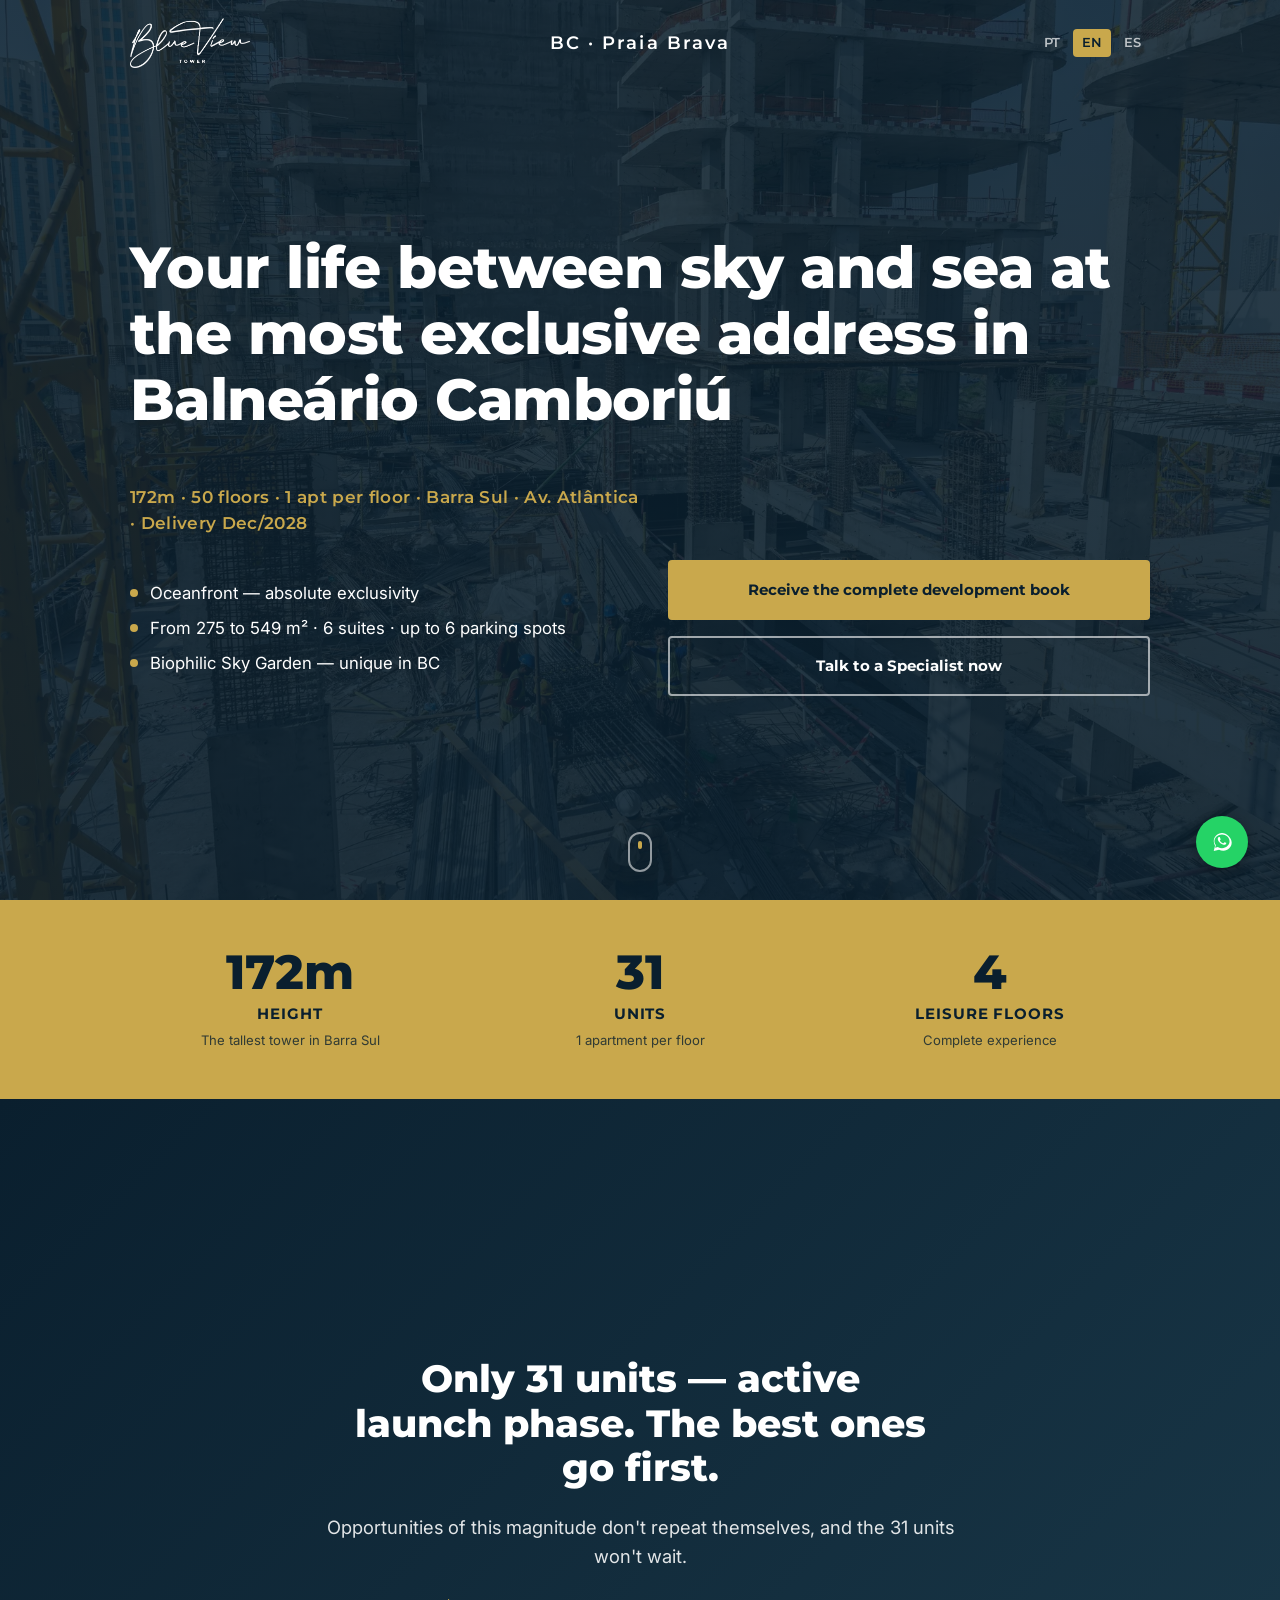
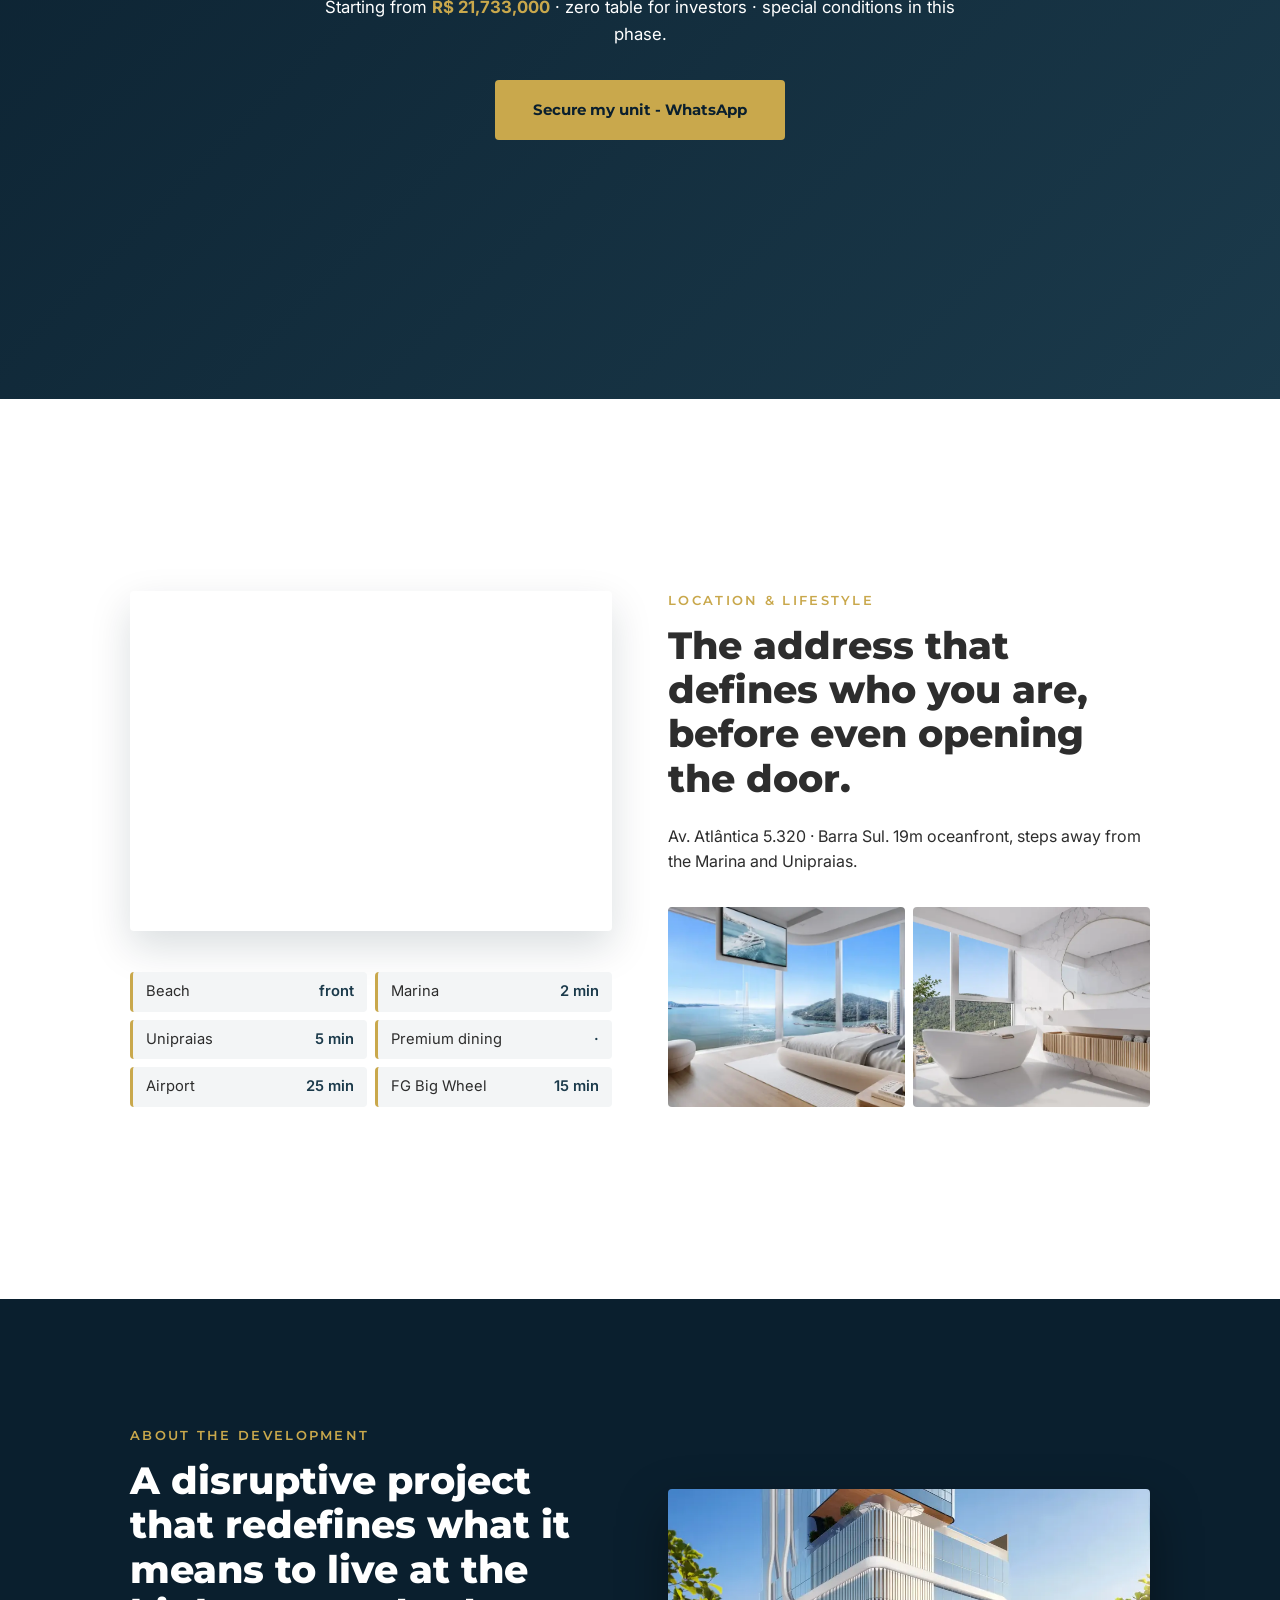
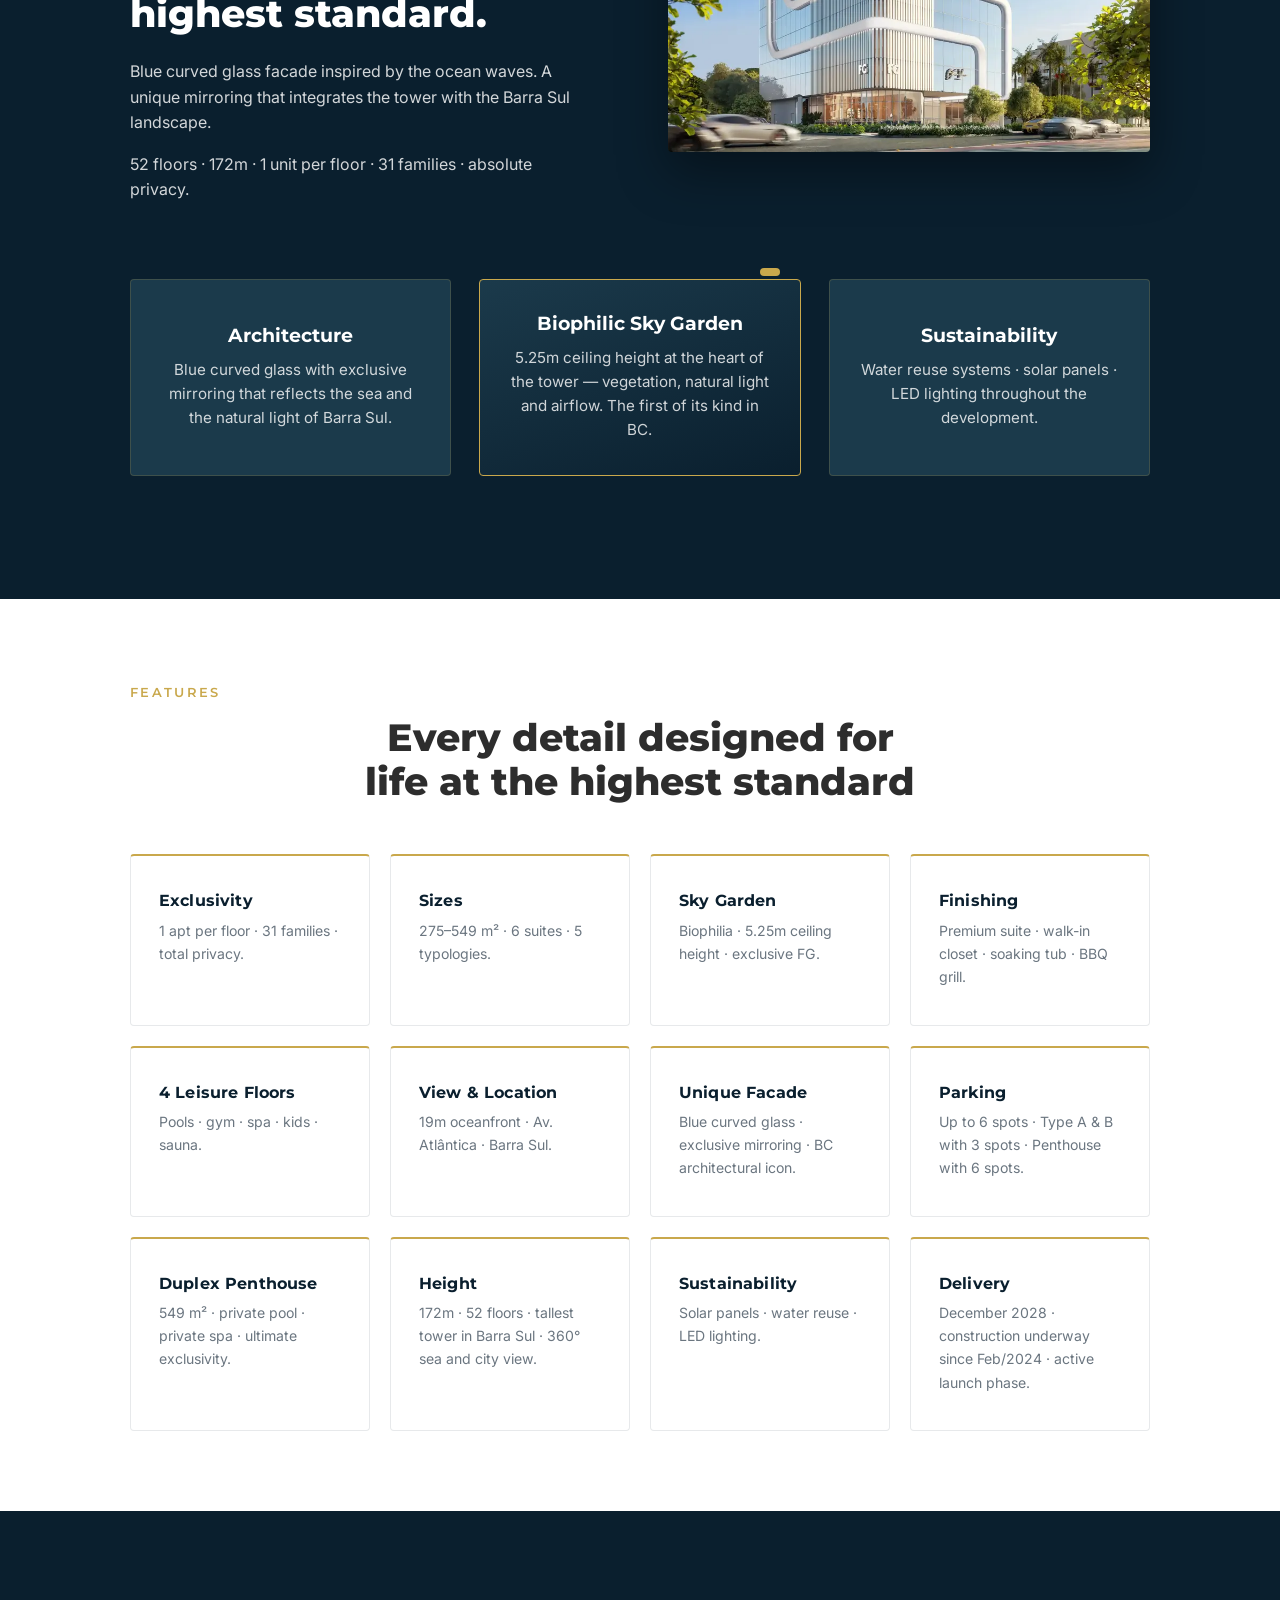
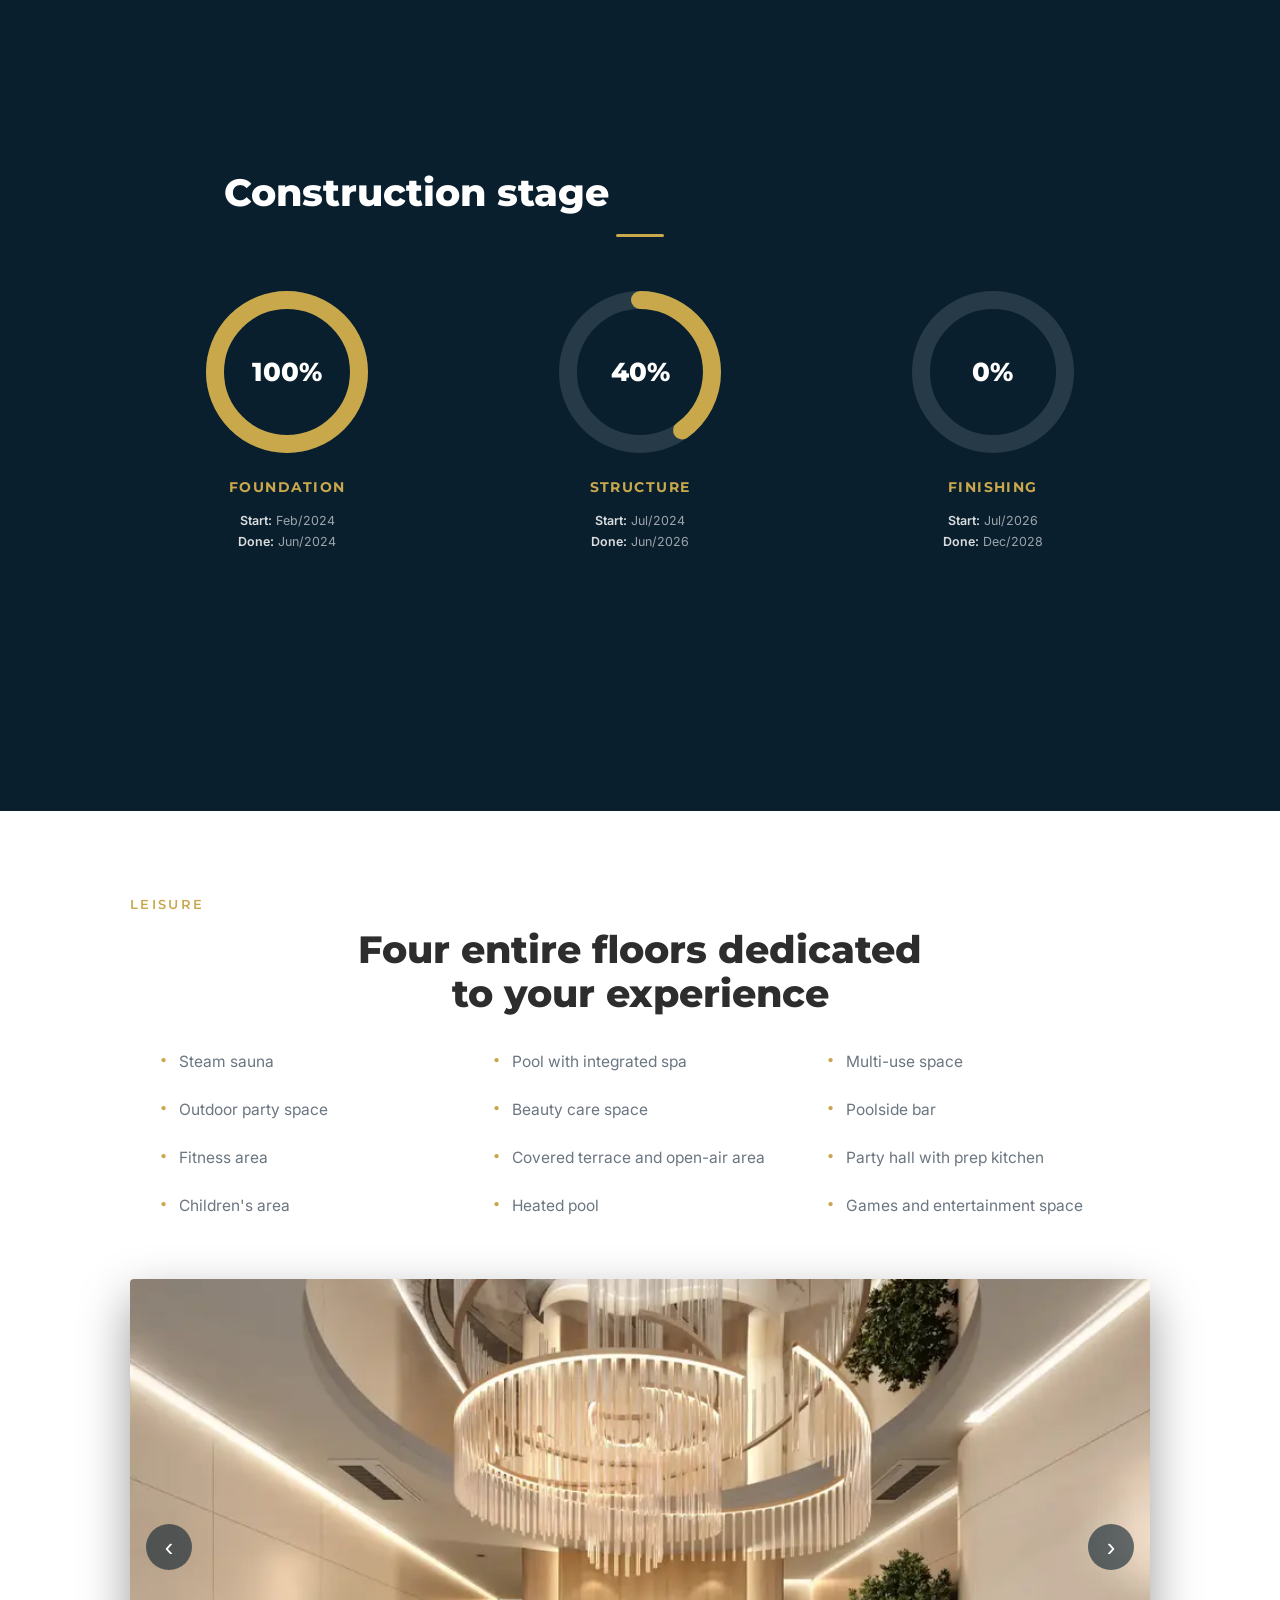
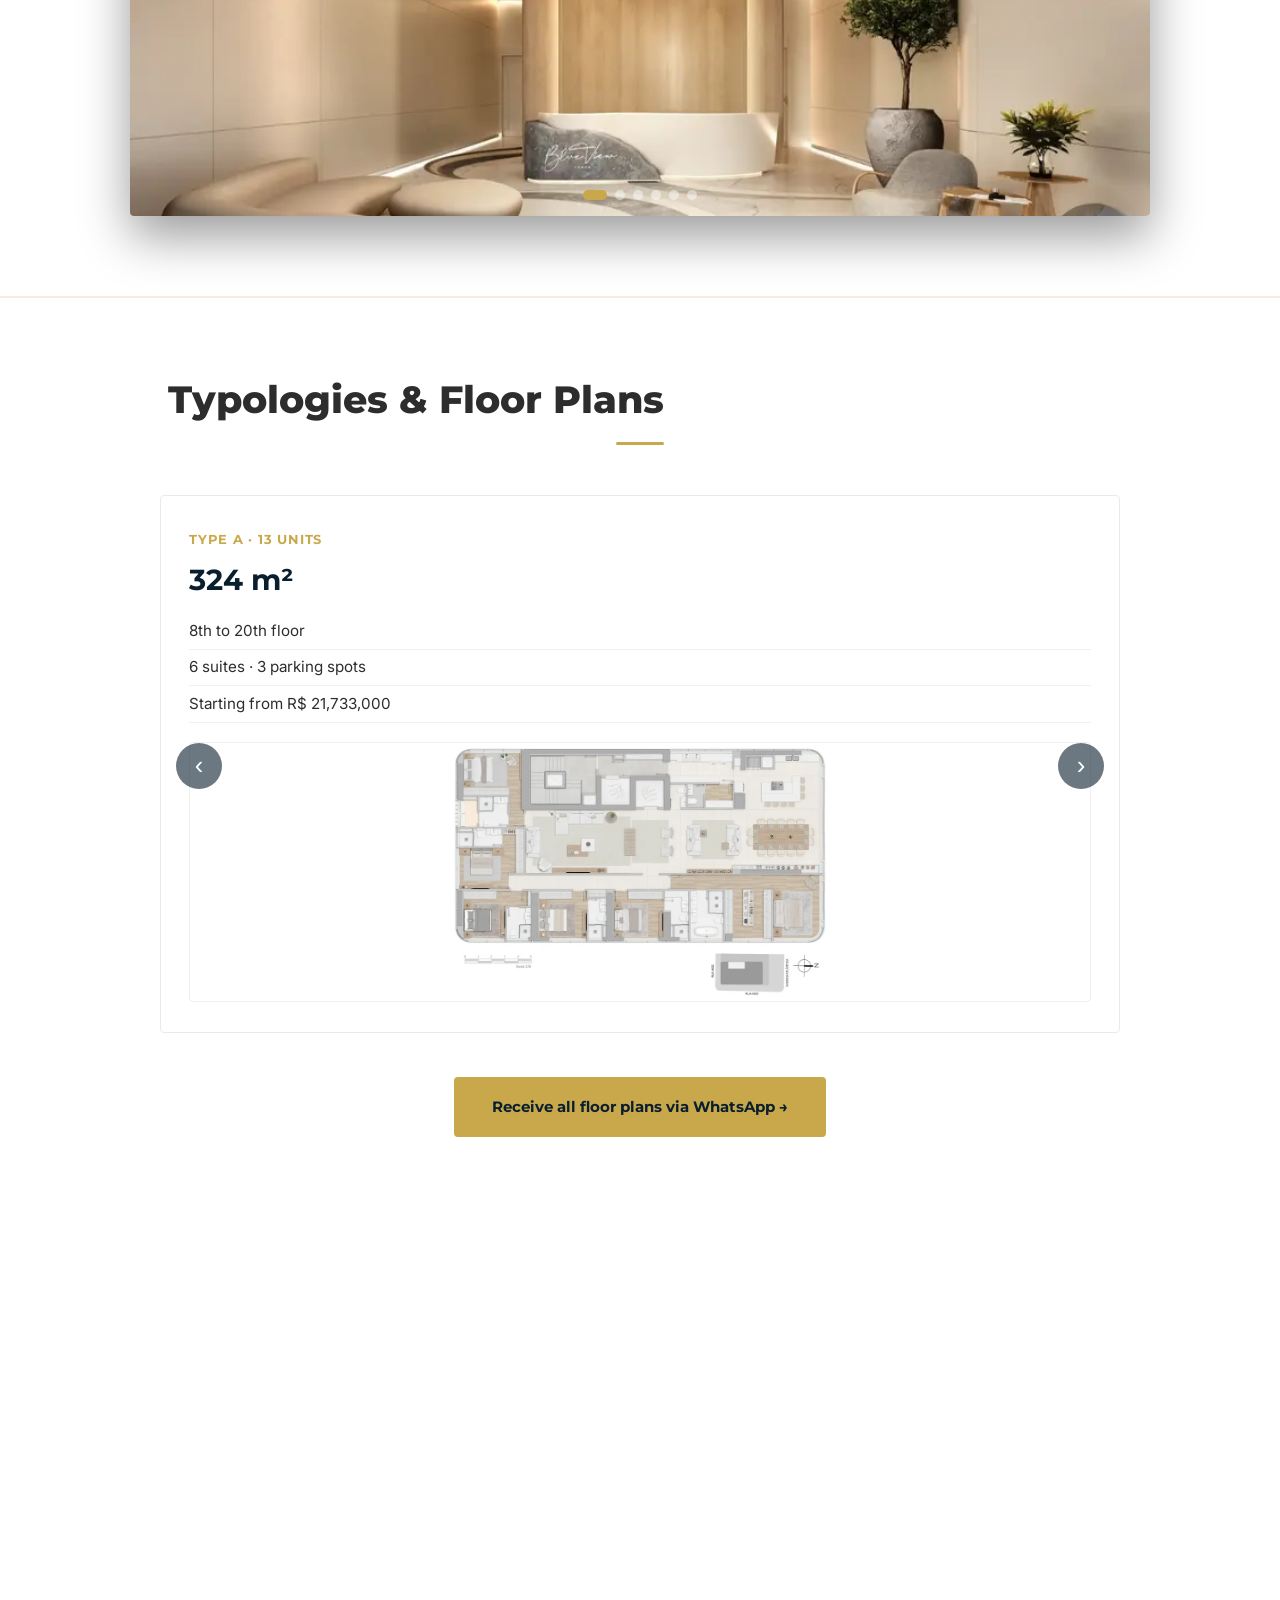
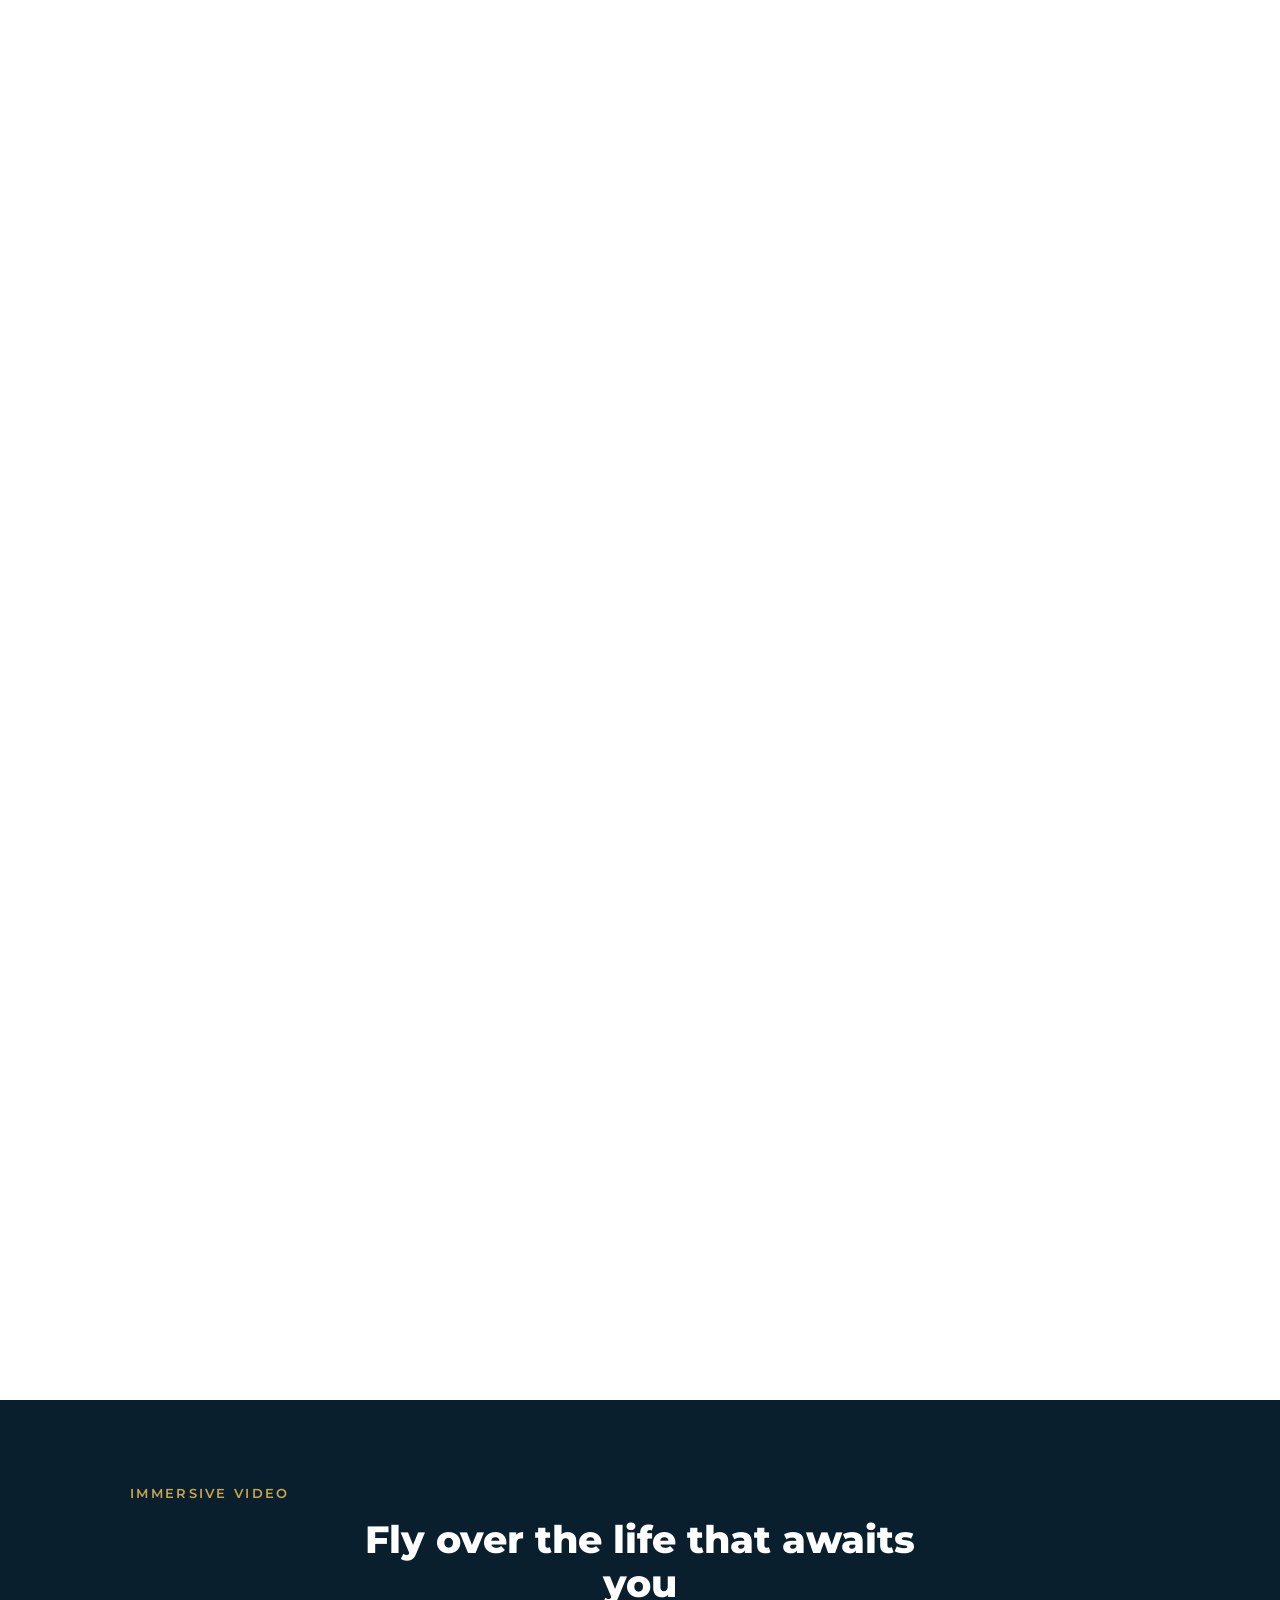
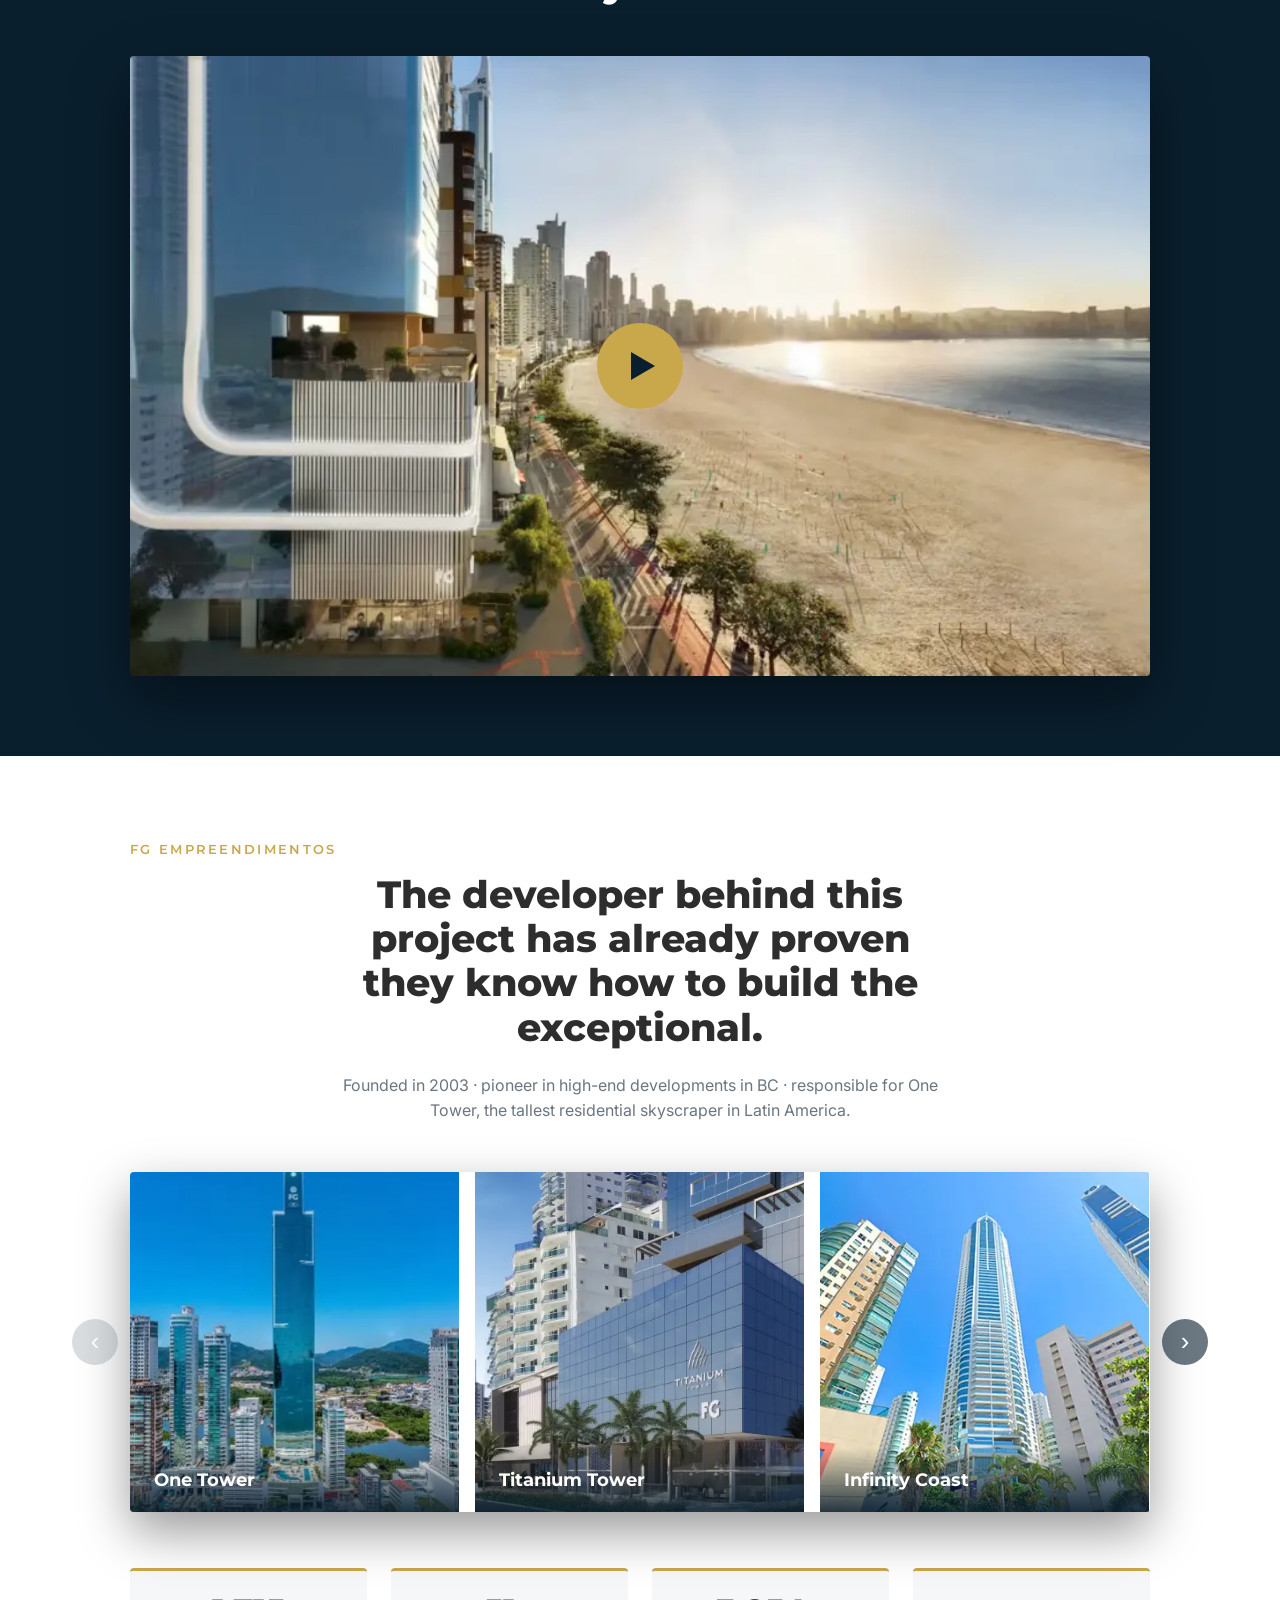
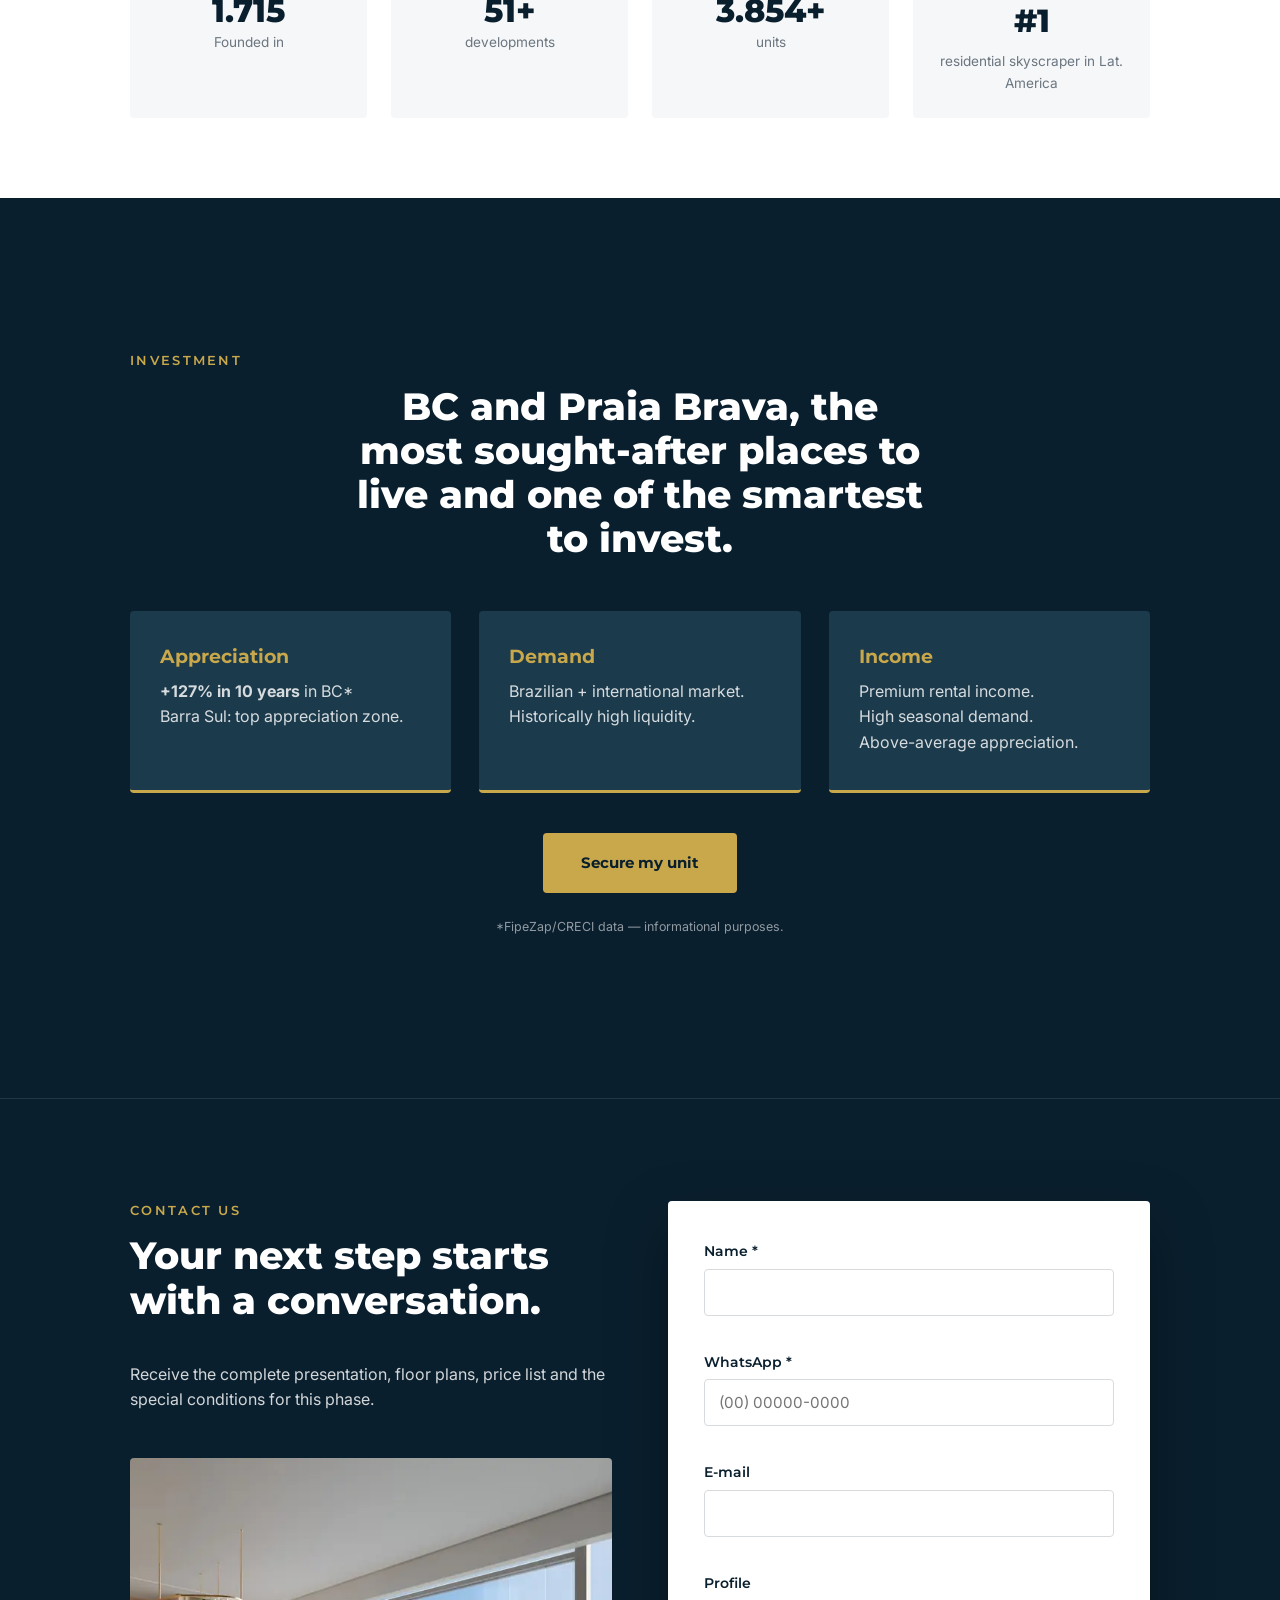
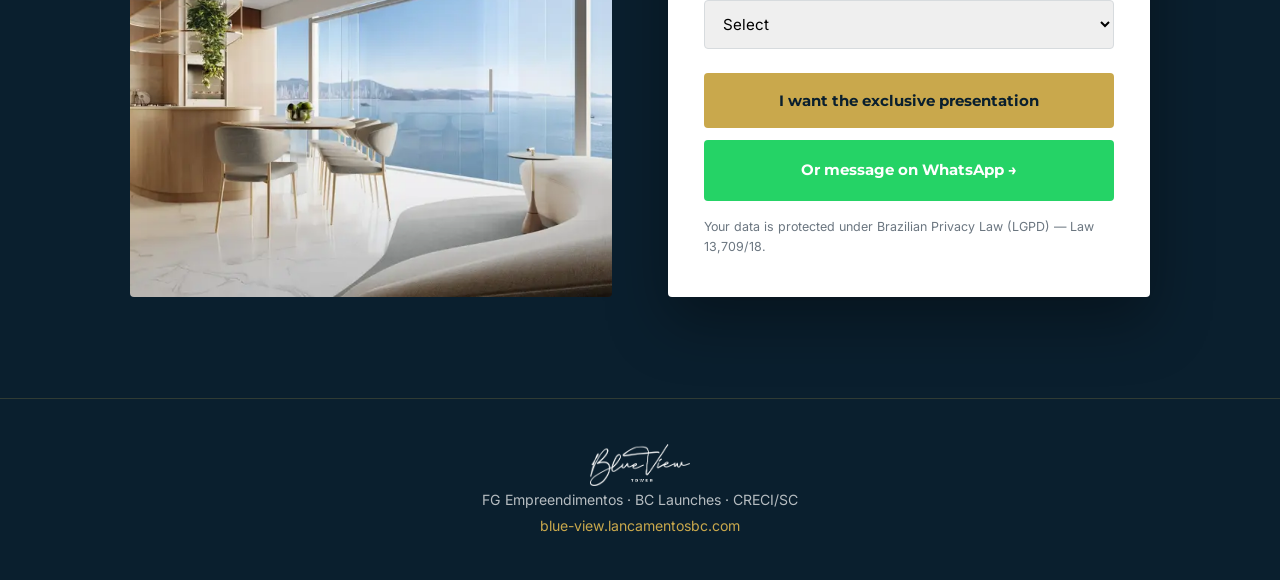
==== commit 3175fd43: "fixes" ====
--- a/en/index.html
+++ b/en/index.html
@@ -10,7 +10,7 @@
   <link href="https://fonts.googleapis.com/css2?family=Montserrat:wght@600;700;800&family=Inter:wght@400;500;600&display=swap" rel="stylesheet">
   <link rel="icon" href="../assets/Ativo 1@4x.webp">
   <meta name="robots" content="index, follow">
-  <link rel="preload" as="image" href="/assets/obra.jpg">
+  <link rel="preload" as="image" href="/assets/obra.webp" type="image/webp">
   <link rel="preload" as="style" href="/style.css">
   <link rel="stylesheet" href="/style.css">
   <script async src="https://www.googletagmanager.com/gtag/js?id=G-YF5QJES6KQ"></script>
@@ -47,7 +47,7 @@
   <!-- ============ 01 · HERO ============ -->
   <section class="hero" id="hero">
     <img
-      src="/assets/obra.jpg"
+      src="/assets/obra.webp"
       class="hero-media"
       fetchpriority="high"
       loading="eager"
@@ -242,6 +242,10 @@
             <span class="donut-pct">100%</span>
           </div>
           <span class="progress-label">Foundation</span>
+          <div class="progress-dates">
+            <span><em>Start:</em> Feb/2024</span>
+            <span><em>Done:</em> Jun/2024</span>
+          </div>
         </div>
         <div class="progress-item">
           <div class="donut-wrap">
@@ -252,6 +256,10 @@
             <span class="donut-pct">40%</span>
           </div>
           <span class="progress-label">Structure</span>
+          <div class="progress-dates">
+            <span><em>Start:</em> Jul/2024</span>
+            <span><em>Done:</em> Jun/2026</span>
+          </div>
         </div>
         <div class="progress-item">
           <div class="donut-wrap">
@@ -262,6 +270,10 @@
             <span class="donut-pct">0%</span>
           </div>
           <span class="progress-label">Finishing</span>
+          <div class="progress-dates">
+            <span><em>Start:</em> Jul/2026</span>
+            <span><em>Done:</em> Dec/2028</span>
+          </div>
         </div>
       </div>
     </div>
@@ -331,7 +343,7 @@
               <li>23rd to 37th floor</li>
               <li>6 suites · 3 parking spots</li>
             </ul>
-            <img src="../assets/PB_TIPO_B_OPCAO_01.jpg" alt="Type B Floor Plan" class="plant-preview" loading="lazy">
+            <img src="../assets/PB_TIPO_B_OPCAO_01.webp" alt="Type B Floor Plan" class="plant-preview" loading="lazy">
           </article>
 
           <article class="typo-card locked">
@@ -355,6 +367,60 @@
       <a href="https://wa.me/5547991356151" class="btn btn-primary center-btn">Receive all floor plans via WhatsApp →</a>
     </div>
   </section>
+
+  <!-- ============ 09.5 · GALLERY ============ -->
+  <section class="gallery section" id="galeria">
+    <div class="container">
+      <div class="section-header center">
+        <span class="eyebrow">Gallery</span>
+        <h2 class="section-title center">See every detail of Blue View Tower</h2>
+      </div>
+      <div class="gallery-grid">
+        <figure class="gallery-item gallery-item--tall">
+          <img src="../assets/imagens/23_113_01_FACHADA_FINAL%20(1).webp" alt="Facade" loading="lazy" decoding="async">
+        </figure>
+        <figure class="gallery-item gallery-item--tall">
+          <img src="../assets/imagens/23_113_03_FACHADA_NOTURNA_FINAL.webp" alt="Night Facade" loading="lazy" decoding="async">
+        </figure>
+        <figure class="gallery-item">
+          <img src="../assets/imagens/23_113_35_EMBASAMENTO_NOTURNO_FINAL.webp" alt="Night Base" loading="lazy" decoding="async">
+        </figure>
+        <figure class="gallery-item">
+          <img src="../assets/imagens/23_113_34_FACHADA_DIURNA_INSERCAO_FINAL_V2.webp" alt="Daytime Facade" loading="lazy" decoding="async">
+        </figure>
+        <figure class="gallery-item hide-mobile">
+          <img src="../assets/imagens/23_113_04_EMBASAMENTO_ESQUINA_FINAL%20(1).webp" alt="Corner Base" loading="lazy" decoding="async">
+        </figure>
+        <figure class="gallery-item gallery-item--wide">
+          <img src="../assets/imagens/23_113_05_FOTOMONTAGEM_FINAL.webp" alt="Photomontage" loading="lazy" decoding="async">
+        </figure>
+        <figure class="gallery-item">
+          <img src="../assets/imagens/23_113_23_HALL_ENTRADA_TERREO_FINAL.webp" alt="Lobby" loading="lazy" decoding="async">
+        </figure>
+        <figure class="gallery-item">
+          <img src="../assets/imagens/23_113_15_PISCINA_COBERTA_FINAL.webp" alt="Covered Pool" loading="lazy" decoding="async">
+        </figure>
+        <figure class="gallery-item">
+          <img src="../assets/imagens/23_113_11_FESTAS_FINAL.webp" alt="Party Hall" loading="lazy" decoding="async">
+        </figure>
+        <figure class="gallery-item">
+          <img src="../assets/imagens/23_113_16_ACADEMIA_FINAL.webp" alt="Gym" loading="lazy" decoding="async">
+        </figure>
+        <figure class="gallery-item">
+          <img src="../assets/imagens/23_113_21_JOGOS_R00.webp" alt="Game Room" loading="lazy" decoding="async">
+        </figure>
+        <figure class="gallery-item">
+          <img src="../assets/imagens/23_113_32_FACHADA_ADICIONAL_FINAL.webp" alt="Additional Facade" loading="lazy" decoding="async">
+        </figure>
+      </div>
+    </div>
+  </section>
+
+  <!-- lightbox -->
+  <div class="gallery-lightbox" id="galleryLightbox" role="dialog" aria-modal="true" aria-label="Enlarged image">
+    <button class="gallery-lightbox__close" id="galleryClose" aria-label="Close">&times;</button>
+    <img src="" alt="" id="galleryLightboxImg">
+  </div>
 
   <!-- ============ 10 · IMMERSIVE VIDEO ============ -->
   <section class="video section section-dark" id="video">
@@ -394,8 +460,8 @@
               <figcaption>Infinity Coast</figcaption>
             </figure>
             <figure class="portfolio-slide">
-              <img src="../assets/one-tower-1.webp" alt="One Tower" loading="lazy">
-              <figcaption>One Tower</figcaption>
+              <img src="../assets/blue-coast.webp" alt="Blue Coast Tower" loading="lazy" decoding="async">
+              <figcaption>Blue Coast Tower</figcaption>
             </figure>
           </div>
           <div class="carousel-dots" aria-hidden="true"></div>
--- a/style.css
+++ b/style.css
@@ -272,7 +272,7 @@
   position: absolute;
   inset: 0;
   z-index: -1;
-  background: linear-gradient(180deg, rgba(10, 31, 46, 0.815) 0%, rgba(10, 31, 46, 0.856) 100%);
+  background: linear-gradient(180deg, rgba(10, 31, 46, 0.865) 0%, rgba(10, 31, 46, 0.906) 100%);
 }
 .hero-content {
   padding-top: 90px;
@@ -311,17 +311,18 @@
   align-self: center;
 }
 .hero-bullets li {
-  position: relative;
-  padding-left: 1.6rem;
+  display: flex;
+  align-items: center;
+  gap: 12px;
   font-size: 1.05rem;
 }
 .hero-bullets li::before {
-  content: "◆";
-  position: absolute;
-  left: 0;
-  color: var(--dourado);
-  font-size: .8rem;
-  top: .35em;
+  content: "";
+  flex-shrink: 0;
+  width: 8px;
+  height: 8px;
+  border-radius: 50%;
+  background: var(--dourado);
 }
 .hero-cta {
   display: flex;
@@ -610,6 +611,20 @@
   text-transform: uppercase;
   color: var(--dourado);
 }
+.progress-dates {
+  display: flex;
+  flex-direction: column;
+  align-items: center;
+  gap: .2rem;
+  font-size: .78rem;
+  color: rgba(255,255,255,.6);
+  line-height: 1.4;
+}
+.progress-dates em {
+  font-style: normal;
+  color: rgba(255,255,255,.85);
+  font-weight: 600;
+}
 .lazer-title { text-align: center; font-size: 1.4rem; }
 .lazer-sub { text-align: center; max-width: 56ch; margin: 0 auto 2rem; color: var(--cinza); }
 
@@ -617,9 +632,9 @@
   list-style: none;
   margin: 0 auto 3rem;
   padding: 0;
-  columns: 2;
-  column-gap: 48px;
-  max-width: 720px;
+  columns: 3;
+  column-gap: 40px;
+  max-width: 960px;
 }
 .lazer-list li {
   break-inside: avoid;
@@ -1270,7 +1285,112 @@
   width: 100%;
   aspect-ratio: 16 / 9;
   max-height: 620px;
-  object-fit: cover;  
+  object-fit: cover;
   background: #000;
   display: block;
+}
+
+/* ===== GALERIA ===== */
+.gallery {
+  content-visibility: auto;
+  contain-intrinsic-size: 0 900px;
+}
+
+.gallery-grid {
+  display: grid;
+  grid-template-columns: repeat(3, 1fr);
+  grid-auto-rows: 280px;
+  gap: 8px;
+  margin-top: 2.5rem;
+}
+
+.gallery-item {
+  margin: 0;
+  overflow: hidden;
+  border-radius: var(--radius);
+  cursor: pointer;
+}
+
+.gallery-item--wide {
+  grid-column: span 2;
+}
+
+.gallery-item--tall {
+  grid-row: span 2;
+}
+
+.gallery-item img {
+  width: 100%;
+  height: 100%;
+  object-fit: cover;
+  display: block;
+  transition: transform .45s ease;
+}
+
+.gallery-item:hover img {
+  transform: scale(1.05);
+}
+
+/* lightbox */
+.gallery-lightbox {
+  display: none;
+  position: fixed;
+  inset: 0;
+  background: rgba(10,31,46,.93);
+  z-index: 9000;
+  align-items: center;
+  justify-content: center;
+  padding: 1rem;
+}
+
+.gallery-lightbox.active {
+  display: flex;
+}
+
+.gallery-lightbox img {
+  max-width: 95vw;
+  max-height: 90vh;
+  object-fit: contain;
+  border-radius: var(--radius);
+  box-shadow: 0 8px 48px rgba(0,0,0,.6);
+}
+
+.gallery-lightbox__close {
+  position: absolute;
+  top: 1.25rem;
+  right: 1.5rem;
+  background: none;
+  border: none;
+  color: var(--branco);
+  font-size: 2.5rem;
+  line-height: 1;
+  cursor: pointer;
+  padding: 0;
+  opacity: .8;
+}
+
+.gallery-lightbox__close:hover { opacity: 1; }
+
+@media (max-width: 768px) {
+  .gallery-grid .hide-mobile { display: none; }
+
+  .gallery-grid {
+    grid-template-columns: repeat(2, 1fr);
+    grid-auto-rows: 220px;
+    gap: 6px;
+  }
+  .gallery-item--wide {
+    grid-column: span 2;
+  }
+}
+
+@media (max-width: 480px) {
+  .gallery-grid {
+    grid-template-columns: 1fr;
+    grid-auto-rows: 200px;
+    gap: 6px;
+  }
+  .gallery-item--wide {
+    grid-column: span 1;
+  }
 }
--- a/style.css
+++ b/style.css
@@ -272,7 +272,7 @@
   position: absolute;
   inset: 0;
   z-index: -1;
-  background: linear-gradient(180deg, rgba(10, 31, 46, 0.815) 0%, rgba(10, 31, 46, 0.856) 100%);
+  background: linear-gradient(180deg, rgba(10, 31, 46, 0.865) 0%, rgba(10, 31, 46, 0.906) 100%);
 }
 .hero-content {
   padding-top: 90px;
@@ -311,17 +311,18 @@
   align-self: center;
 }
 .hero-bullets li {
-  position: relative;
-  padding-left: 1.6rem;
+  display: flex;
+  align-items: center;
+  gap: 12px;
   font-size: 1.05rem;
 }
 .hero-bullets li::before {
-  content: "◆";
-  position: absolute;
-  left: 0;
-  color: var(--dourado);
-  font-size: .8rem;
-  top: .35em;
+  content: "";
+  flex-shrink: 0;
+  width: 8px;
+  height: 8px;
+  border-radius: 50%;
+  background: var(--dourado);
 }
 .hero-cta {
   display: flex;
@@ -610,6 +611,20 @@
   text-transform: uppercase;
   color: var(--dourado);
 }
+.progress-dates {
+  display: flex;
+  flex-direction: column;
+  align-items: center;
+  gap: .2rem;
+  font-size: .78rem;
+  color: rgba(255,255,255,.6);
+  line-height: 1.4;
+}
+.progress-dates em {
+  font-style: normal;
+  color: rgba(255,255,255,.85);
+  font-weight: 600;
+}
 .lazer-title { text-align: center; font-size: 1.4rem; }
 .lazer-sub { text-align: center; max-width: 56ch; margin: 0 auto 2rem; color: var(--cinza); }
 
@@ -617,9 +632,9 @@
   list-style: none;
   margin: 0 auto 3rem;
   padding: 0;
-  columns: 2;
-  column-gap: 48px;
-  max-width: 720px;
+  columns: 3;
+  column-gap: 40px;
+  max-width: 960px;
 }
 .lazer-list li {
   break-inside: avoid;
@@ -1270,7 +1285,112 @@
   width: 100%;
   aspect-ratio: 16 / 9;
   max-height: 620px;
-  object-fit: cover;  
+  object-fit: cover;
   background: #000;
   display: block;
+}
+
+/* ===== GALERIA ===== */
+.gallery {
+  content-visibility: auto;
+  contain-intrinsic-size: 0 900px;
+}
+
+.gallery-grid {
+  display: grid;
+  grid-template-columns: repeat(3, 1fr);
+  grid-auto-rows: 280px;
+  gap: 8px;
+  margin-top: 2.5rem;
+}
+
+.gallery-item {
+  margin: 0;
+  overflow: hidden;
+  border-radius: var(--radius);
+  cursor: pointer;
+}
+
+.gallery-item--wide {
+  grid-column: span 2;
+}
+
+.gallery-item--tall {
+  grid-row: span 2;
+}
+
+.gallery-item img {
+  width: 100%;
+  height: 100%;
+  object-fit: cover;
+  display: block;
+  transition: transform .45s ease;
+}
+
+.gallery-item:hover img {
+  transform: scale(1.05);
+}
+
+/* lightbox */
+.gallery-lightbox {
+  display: none;
+  position: fixed;
+  inset: 0;
+  background: rgba(10,31,46,.93);
+  z-index: 9000;
+  align-items: center;
+  justify-content: center;
+  padding: 1rem;
+}
+
+.gallery-lightbox.active {
+  display: flex;
+}
+
+.gallery-lightbox img {
+  max-width: 95vw;
+  max-height: 90vh;
+  object-fit: contain;
+  border-radius: var(--radius);
+  box-shadow: 0 8px 48px rgba(0,0,0,.6);
+}
+
+.gallery-lightbox__close {
+  position: absolute;
+  top: 1.25rem;
+  right: 1.5rem;
+  background: none;
+  border: none;
+  color: var(--branco);
+  font-size: 2.5rem;
+  line-height: 1;
+  cursor: pointer;
+  padding: 0;
+  opacity: .8;
+}
+
+.gallery-lightbox__close:hover { opacity: 1; }
+
+@media (max-width: 768px) {
+  .gallery-grid .hide-mobile { display: none; }
+
+  .gallery-grid {
+    grid-template-columns: repeat(2, 1fr);
+    grid-auto-rows: 220px;
+    gap: 6px;
+  }
+  .gallery-item--wide {
+    grid-column: span 2;
+  }
+}
+
+@media (max-width: 480px) {
+  .gallery-grid {
+    grid-template-columns: 1fr;
+    grid-auto-rows: 200px;
+    gap: 6px;
+  }
+  .gallery-item--wide {
+    grid-column: span 1;
+  }
 }
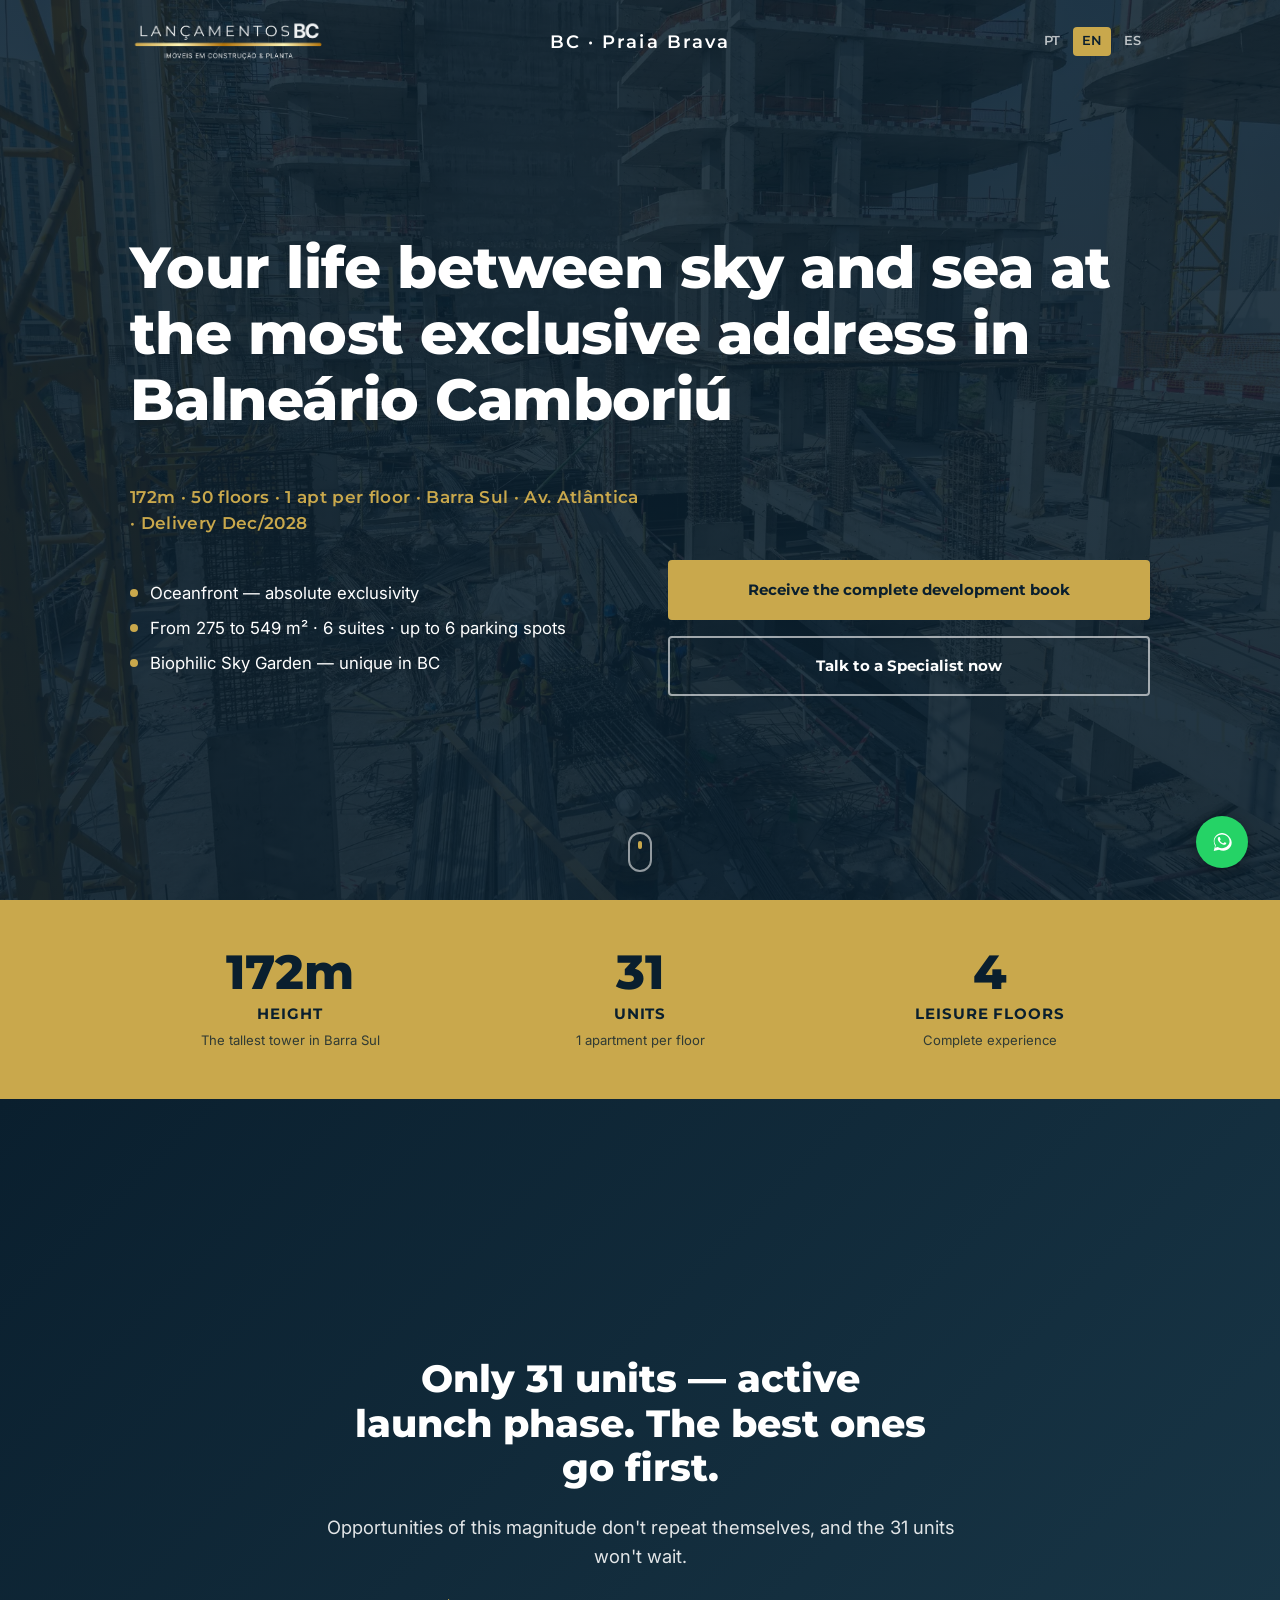
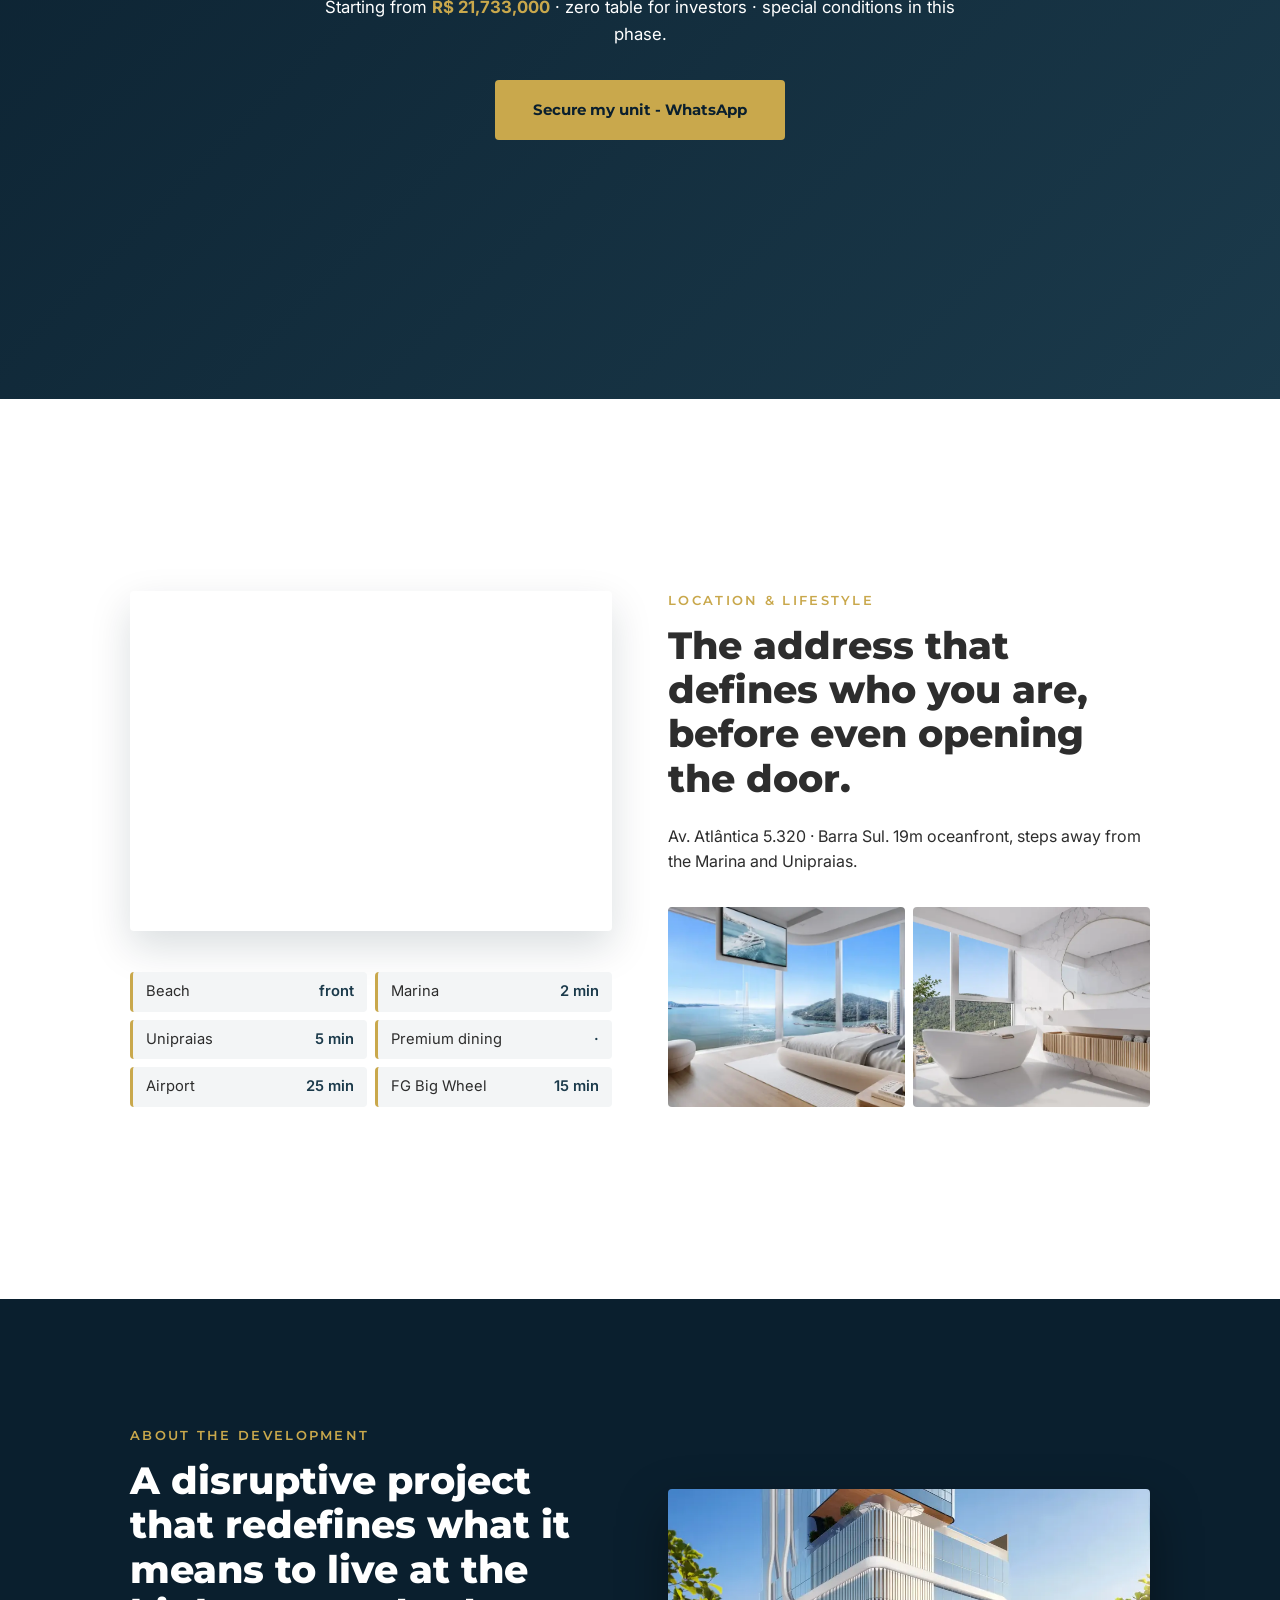
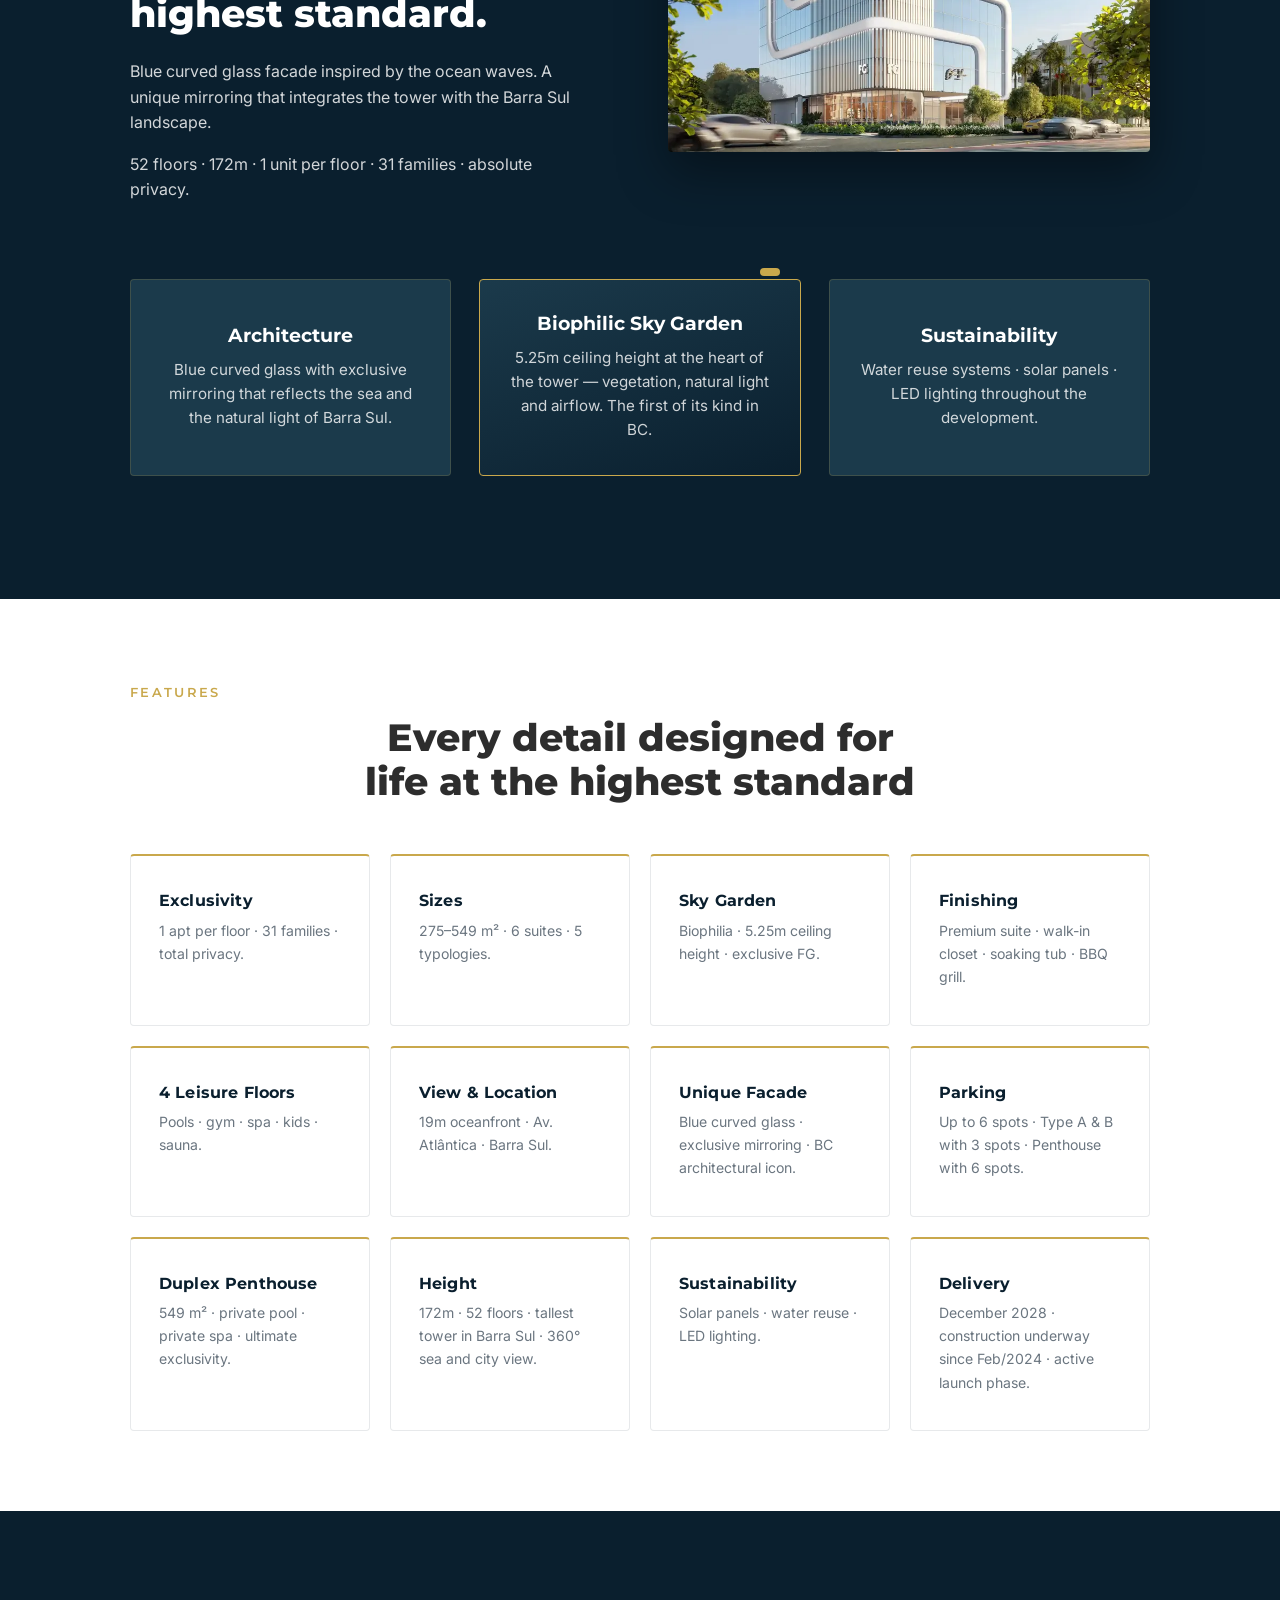
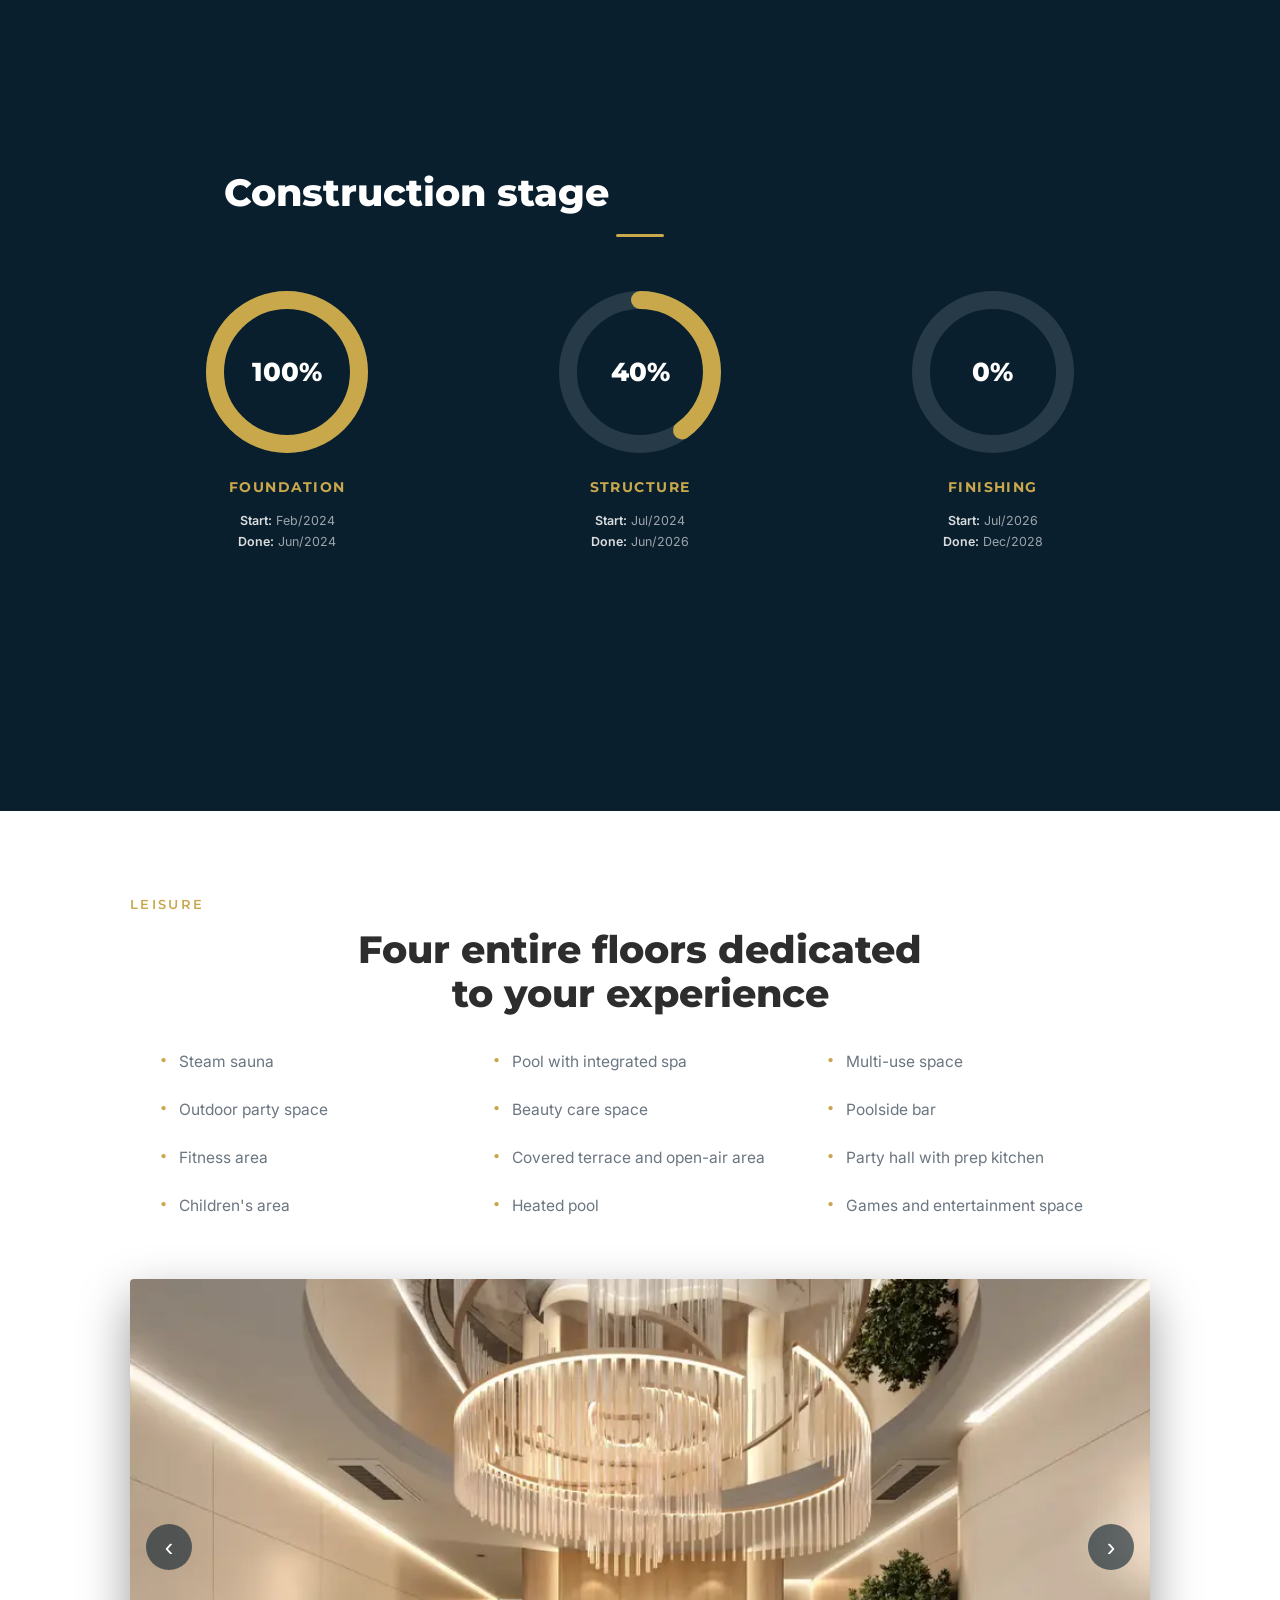
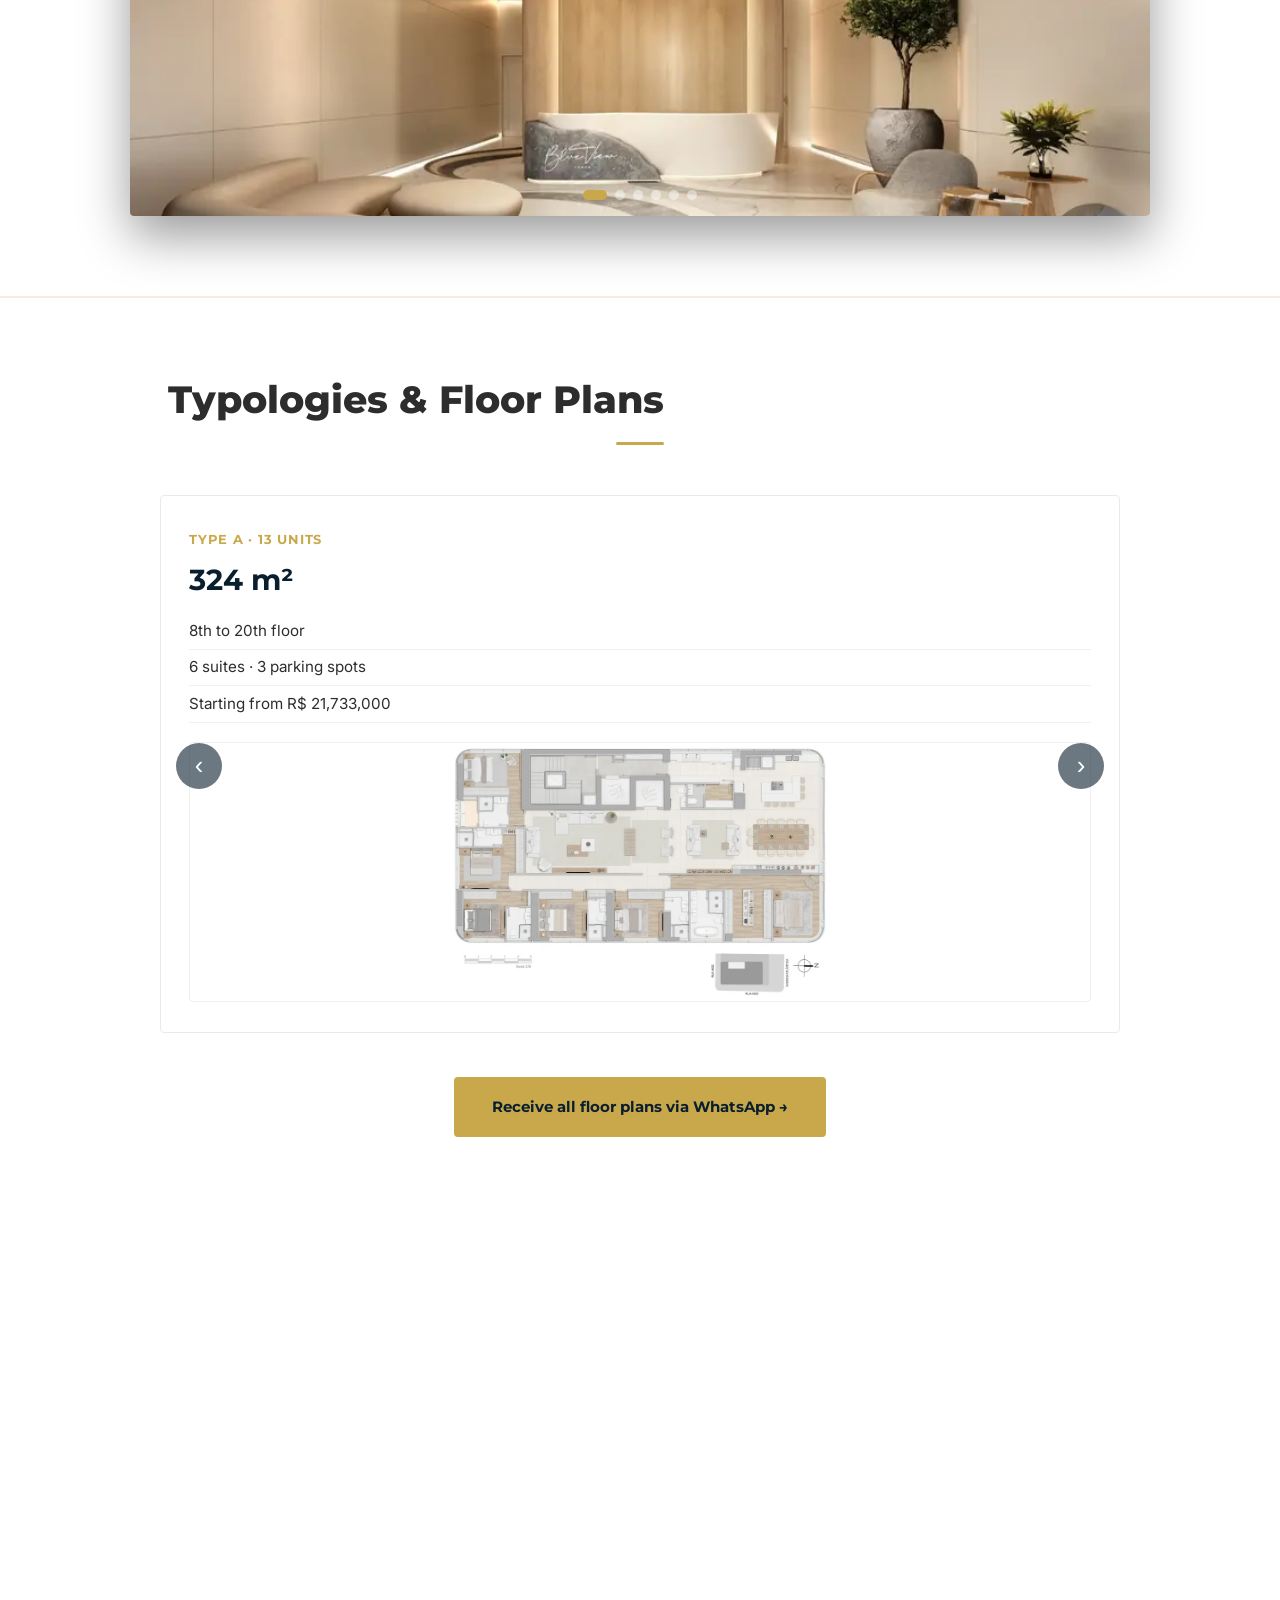
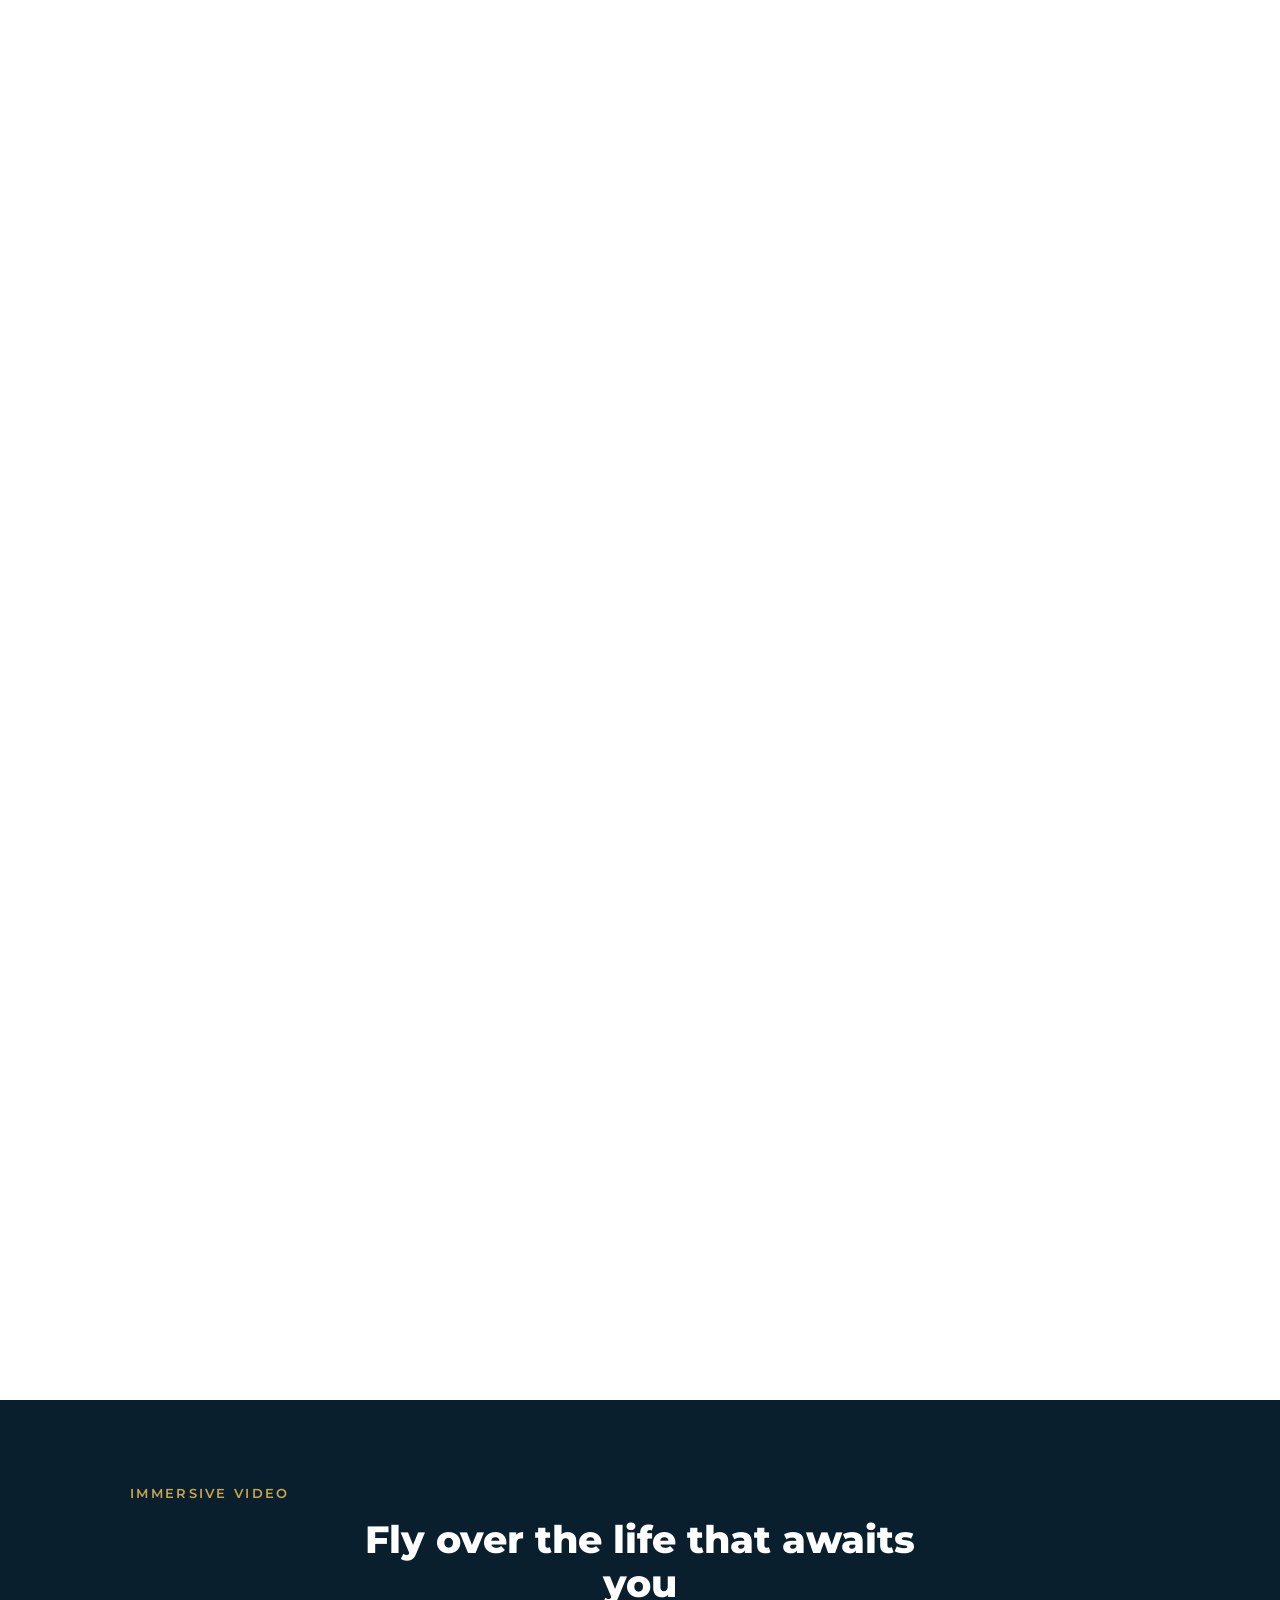
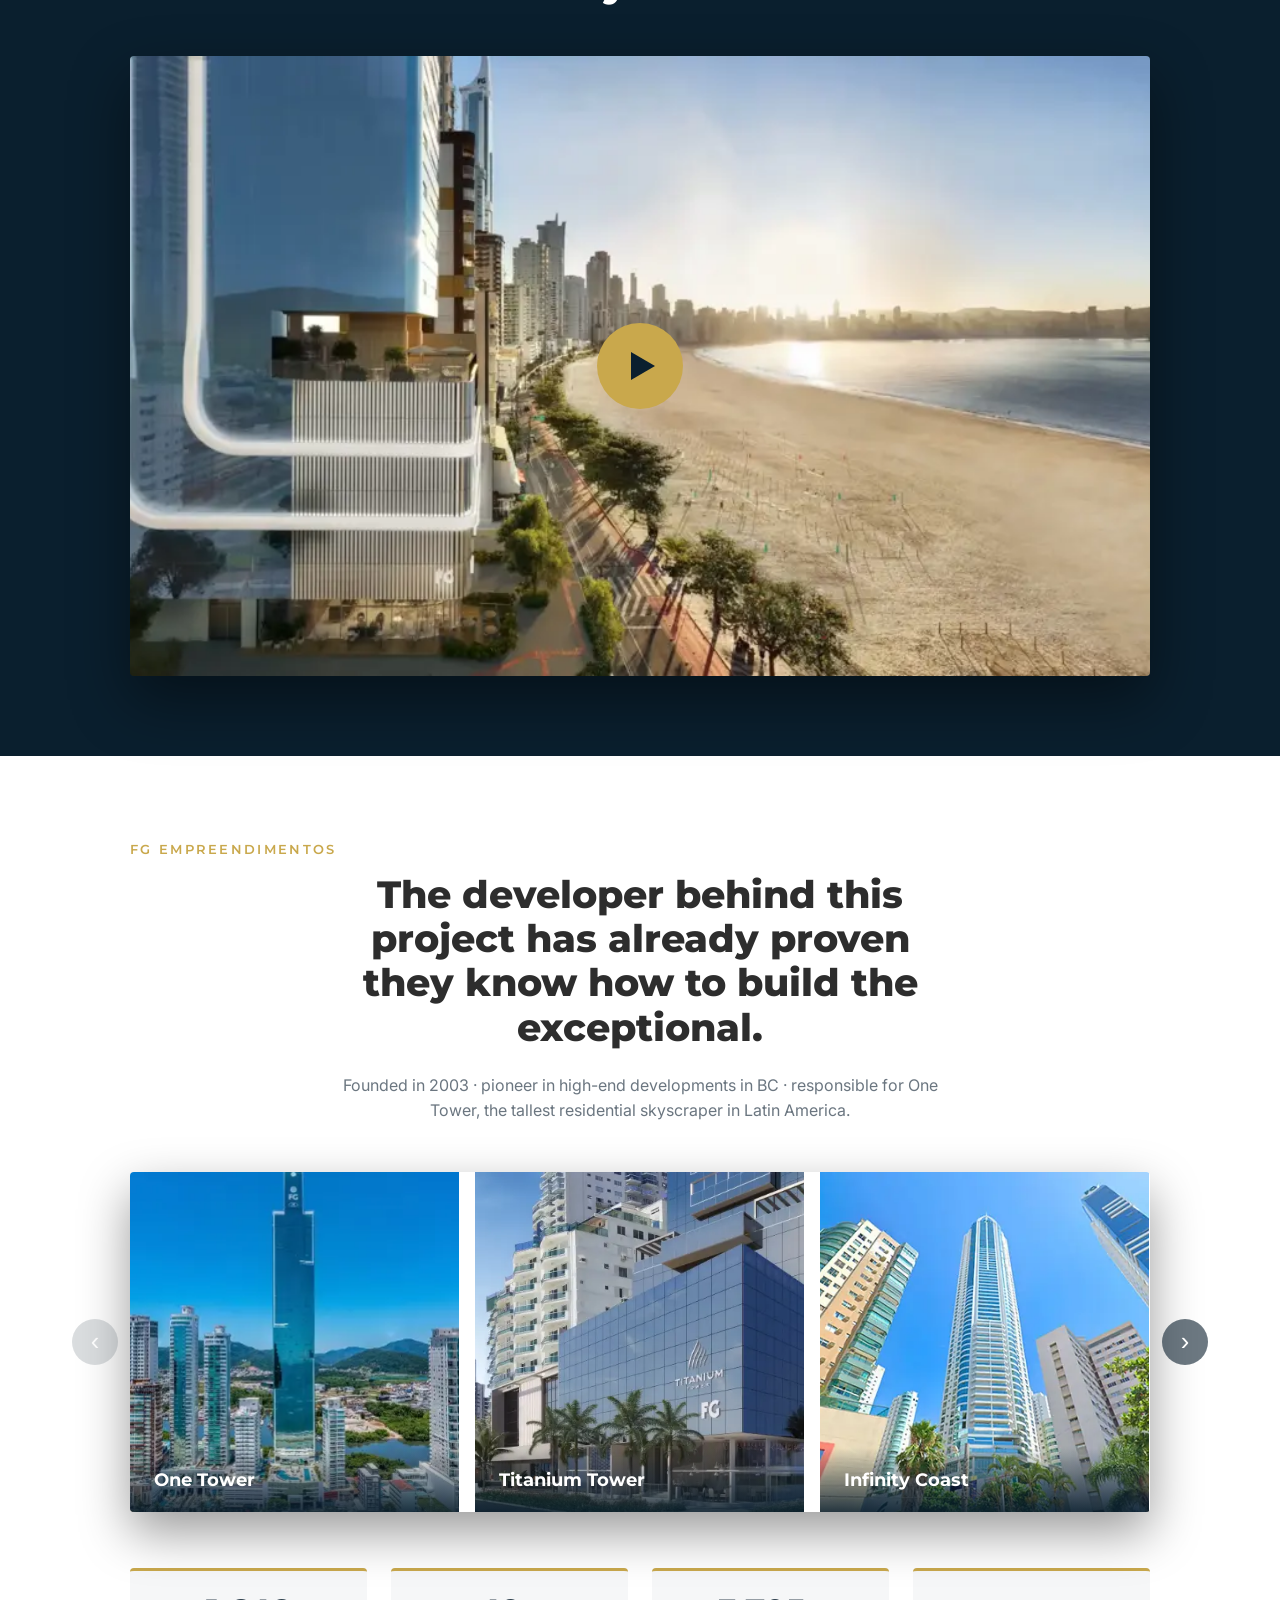
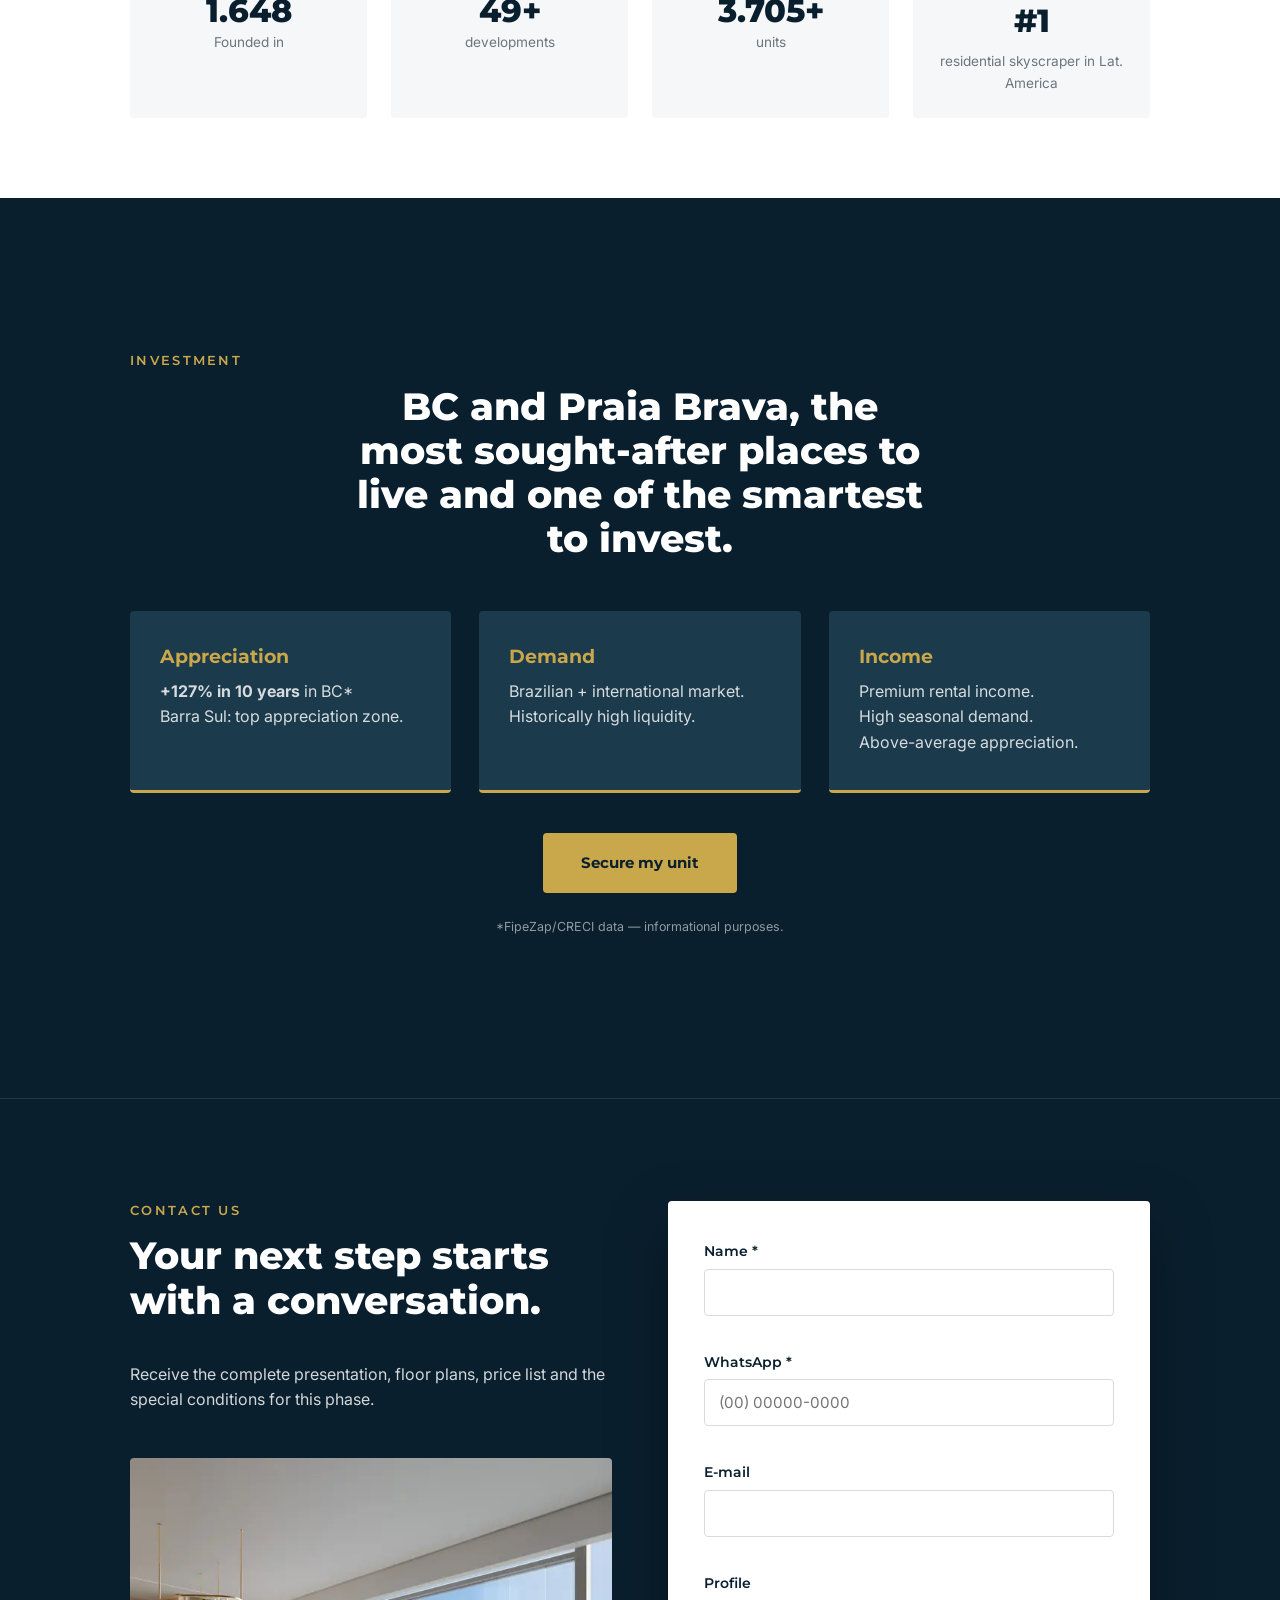
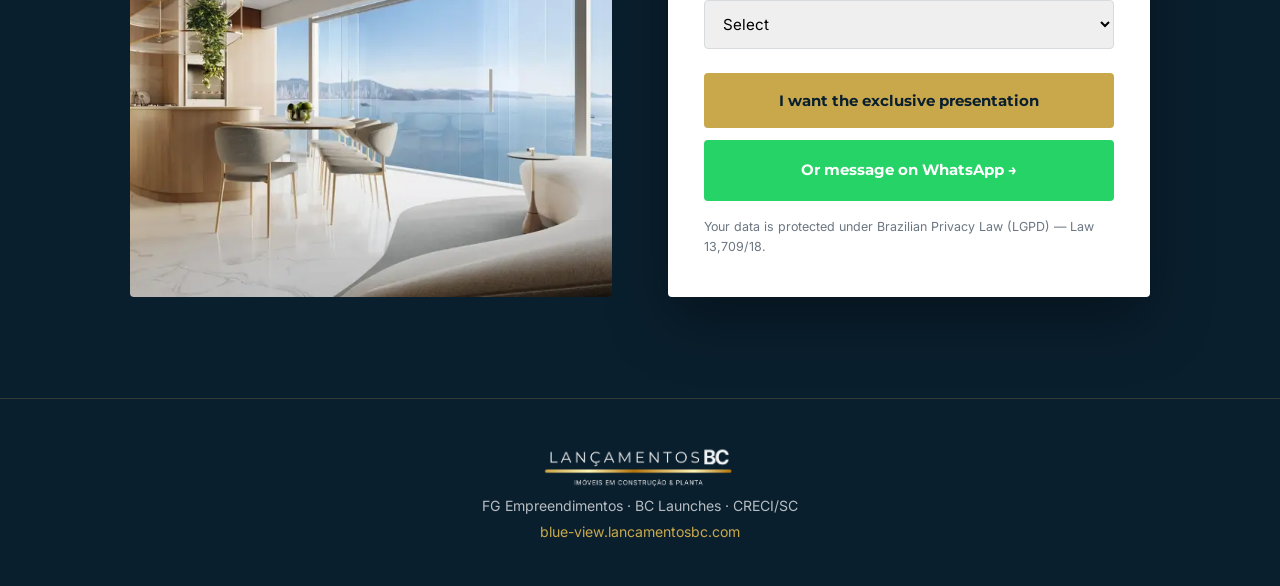
==== commit 50692d5a: "icons" ====
--- a/en/index.html
+++ b/en/index.html
@@ -26,7 +26,7 @@
   <!-- ============ HEADER ============ -->
   <header class="site-header" id="siteHeader">
     <div class="container header-inner">
-      <a href="#hero" class="brand"><img src="../assets/Ativo 1@4x.webp" style="width: 120px;" loading="eager" fetchpriority="high"></a>
+      <a href="#hero" class="brand"><img src="../assets/LOGO BRANCA S.FUNDO.webp" style="width: 200px;" loading="eager" fetchpriority="high"></a>
       <span class="header-location">BC · Praia Brava</span>
       <div class="header-right">
         <nav class="lang-switch" aria-label="Language selector">
@@ -553,7 +553,7 @@
   <!-- ============ FOOTER ============ -->
   <footer class="site-footer">
     <div class="container footer-inner">
-      <img loading="lazy" src="/assets/Ativo 1@4x.webp" style="width: 100px; margin: auto; margin-top: 5px;">
+      <img loading="lazy" src="/assets/LOGO BRANCA S.FUNDO.webp" style="width: 200px; margin: auto; margin-top: 5px;">
       <p>FG Empreendimentos · BC Launches · CRECI/SC</p>
       <p class="footer-url">blue-view.lancamentosbc.com</p>
     </div>
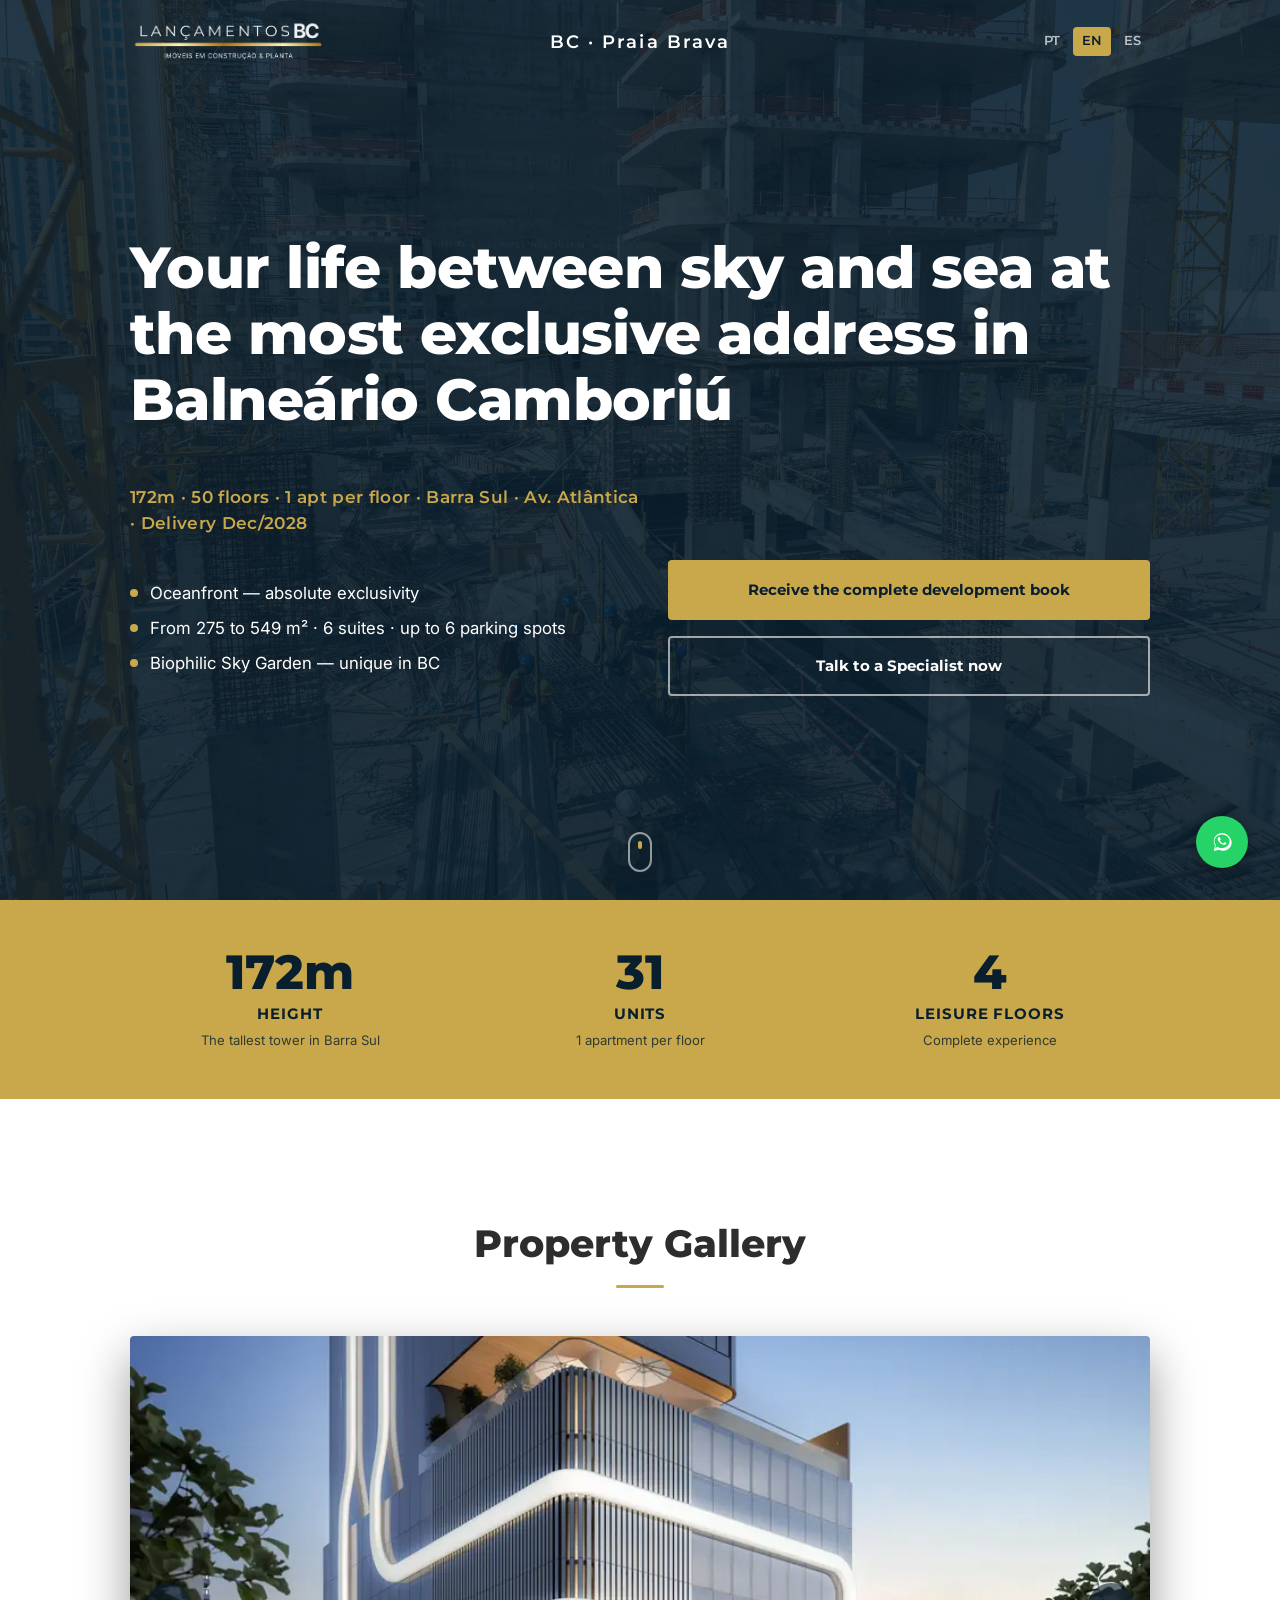
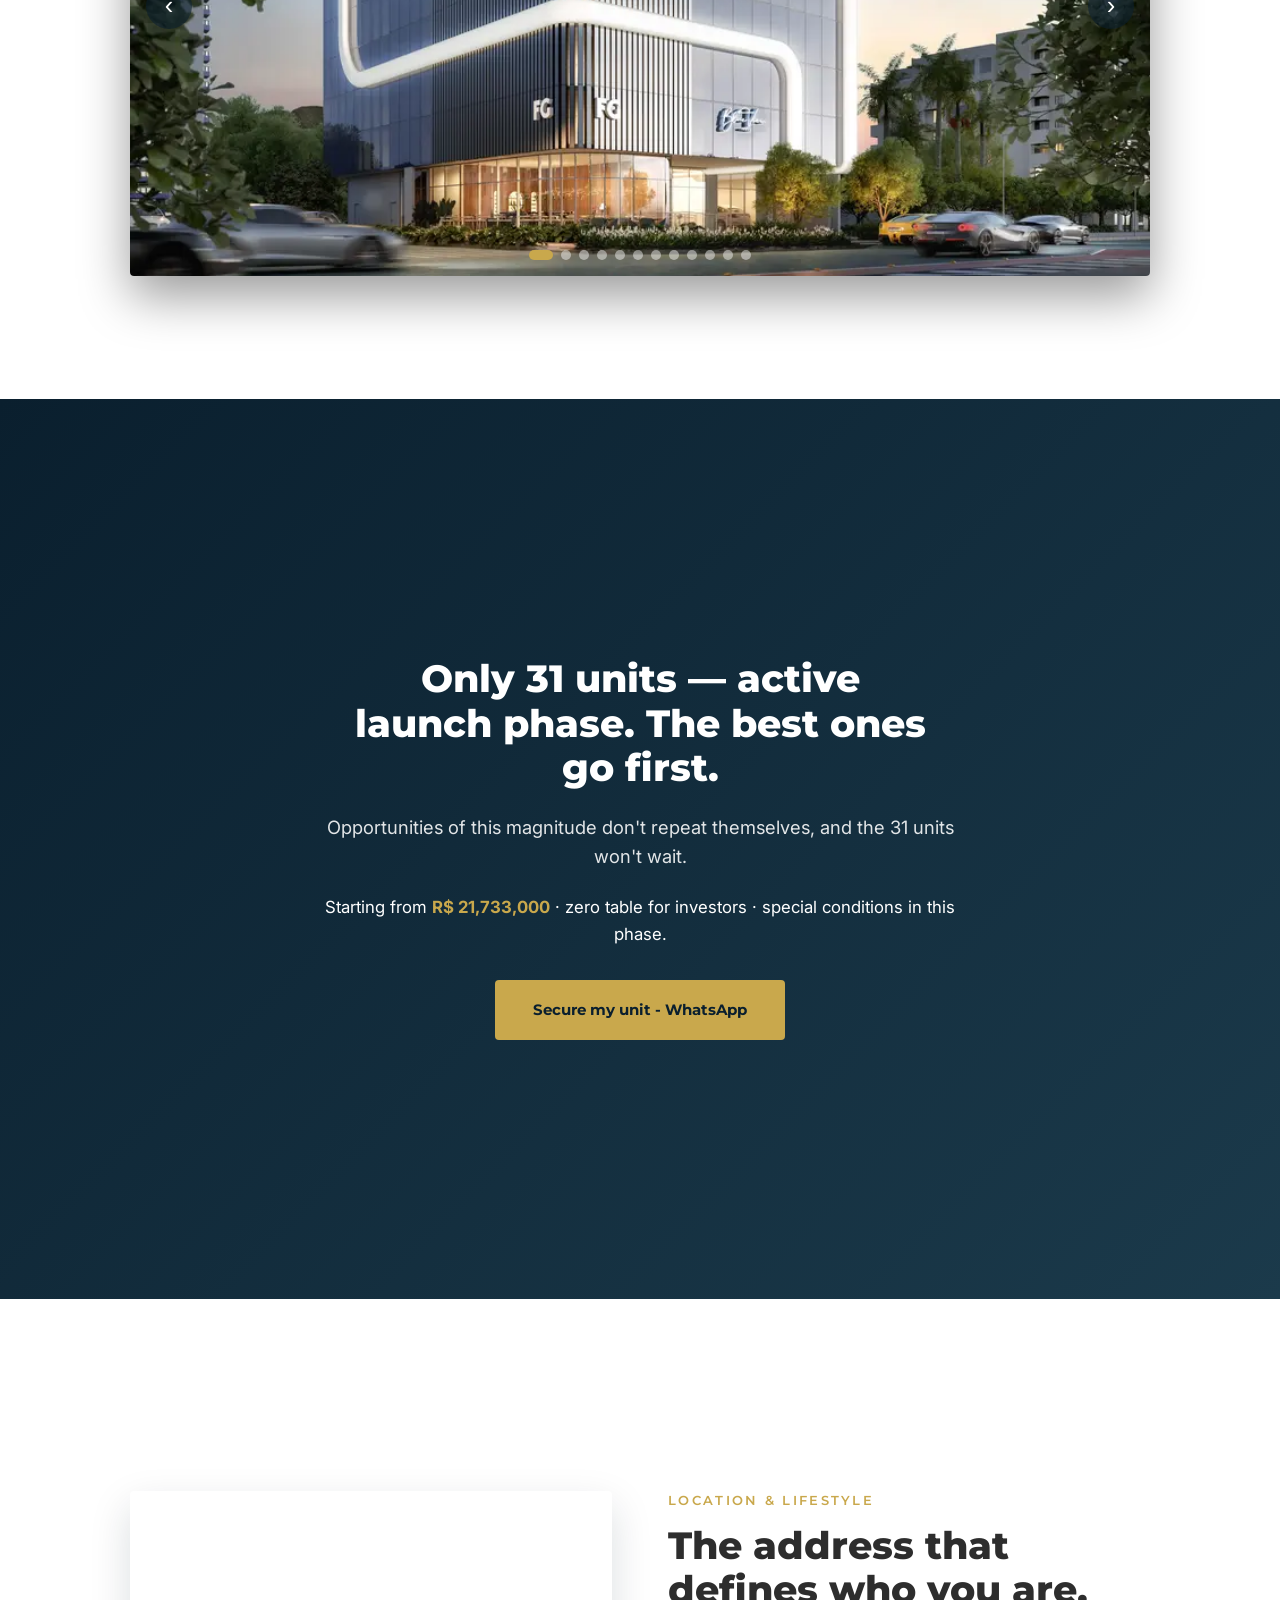
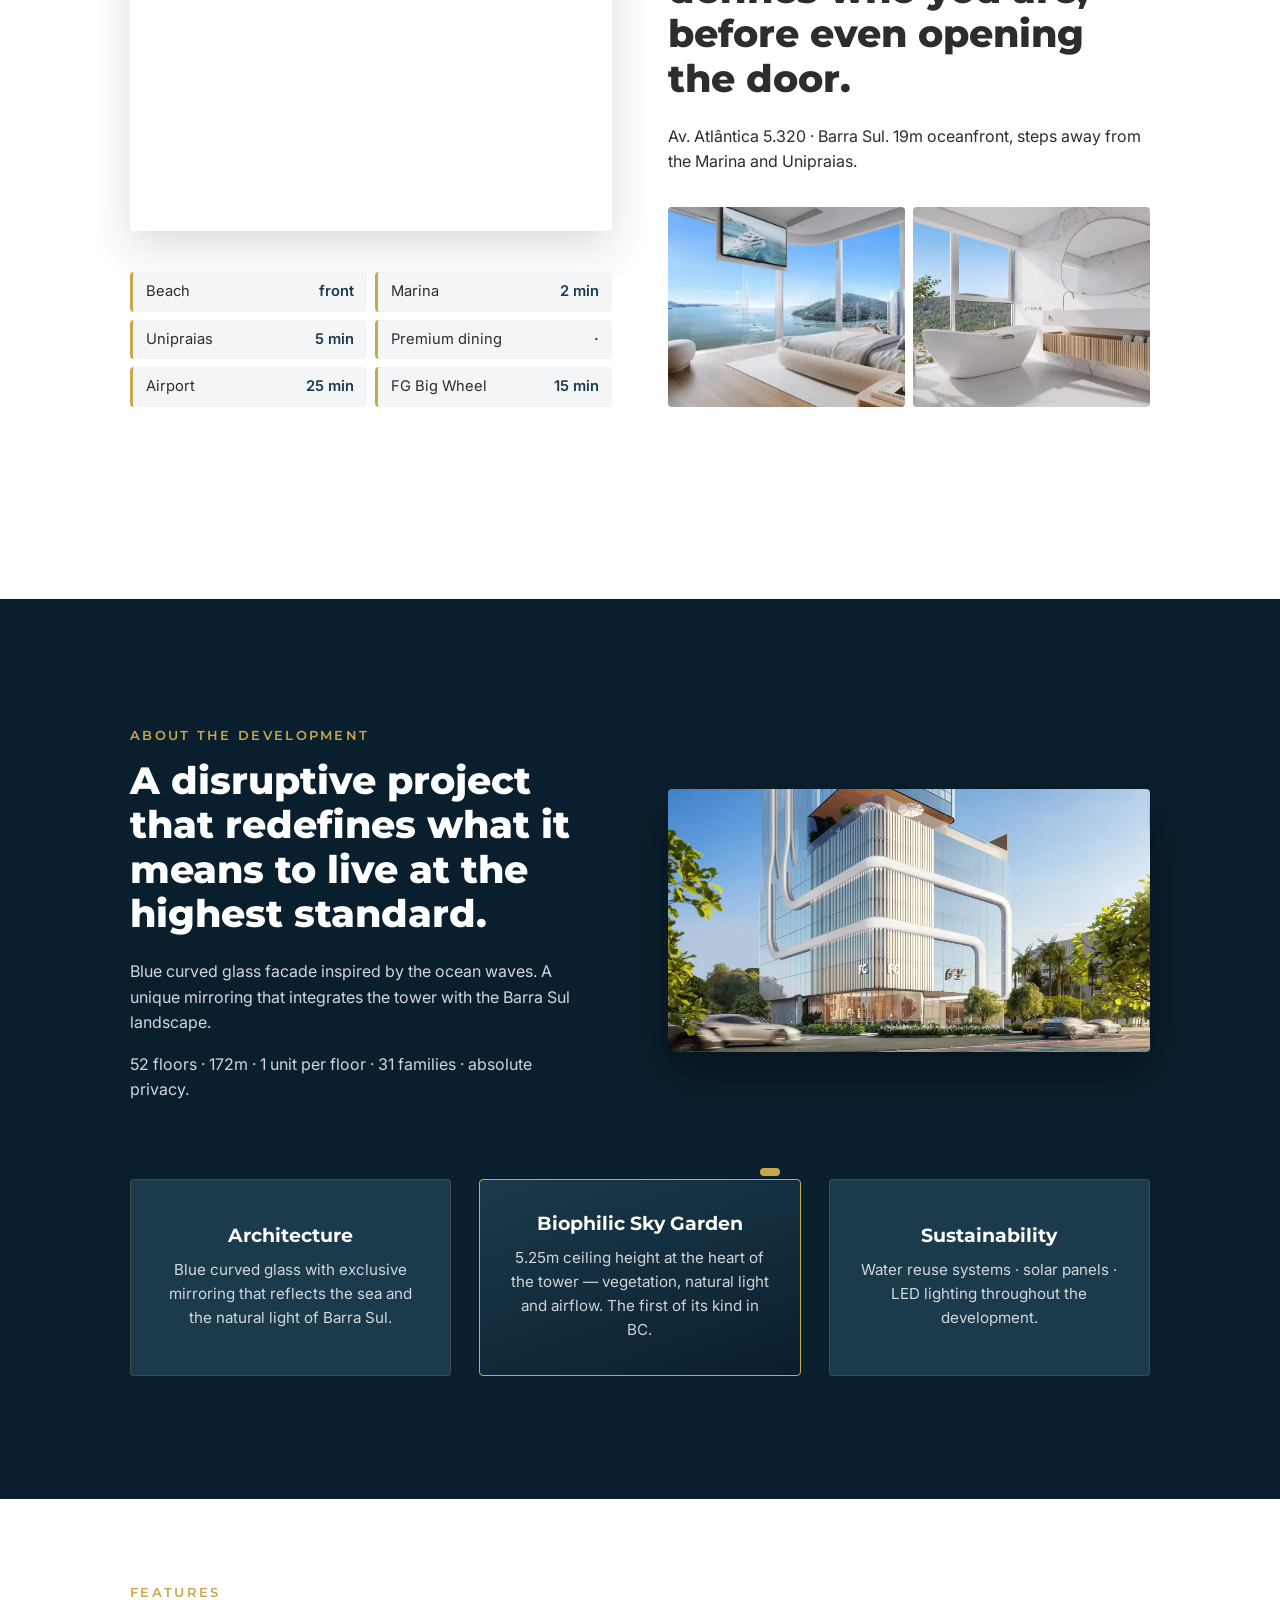
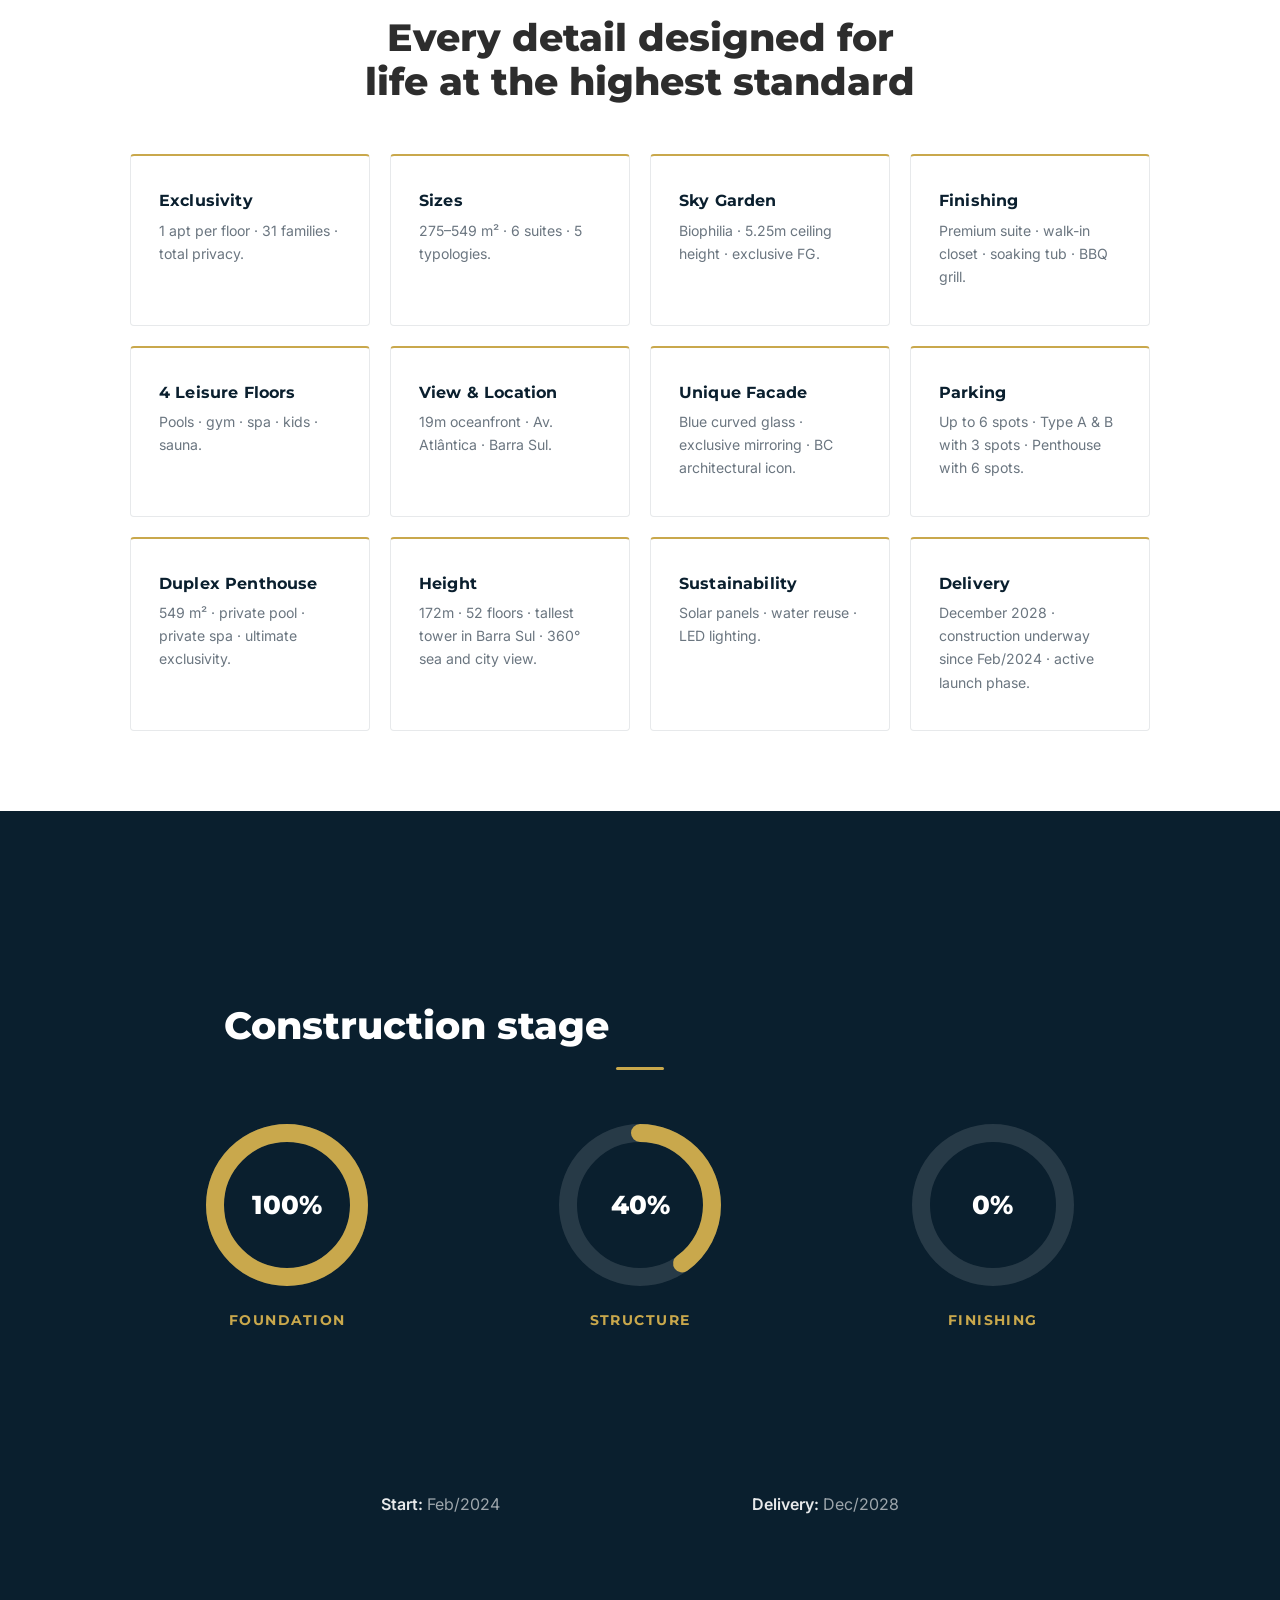
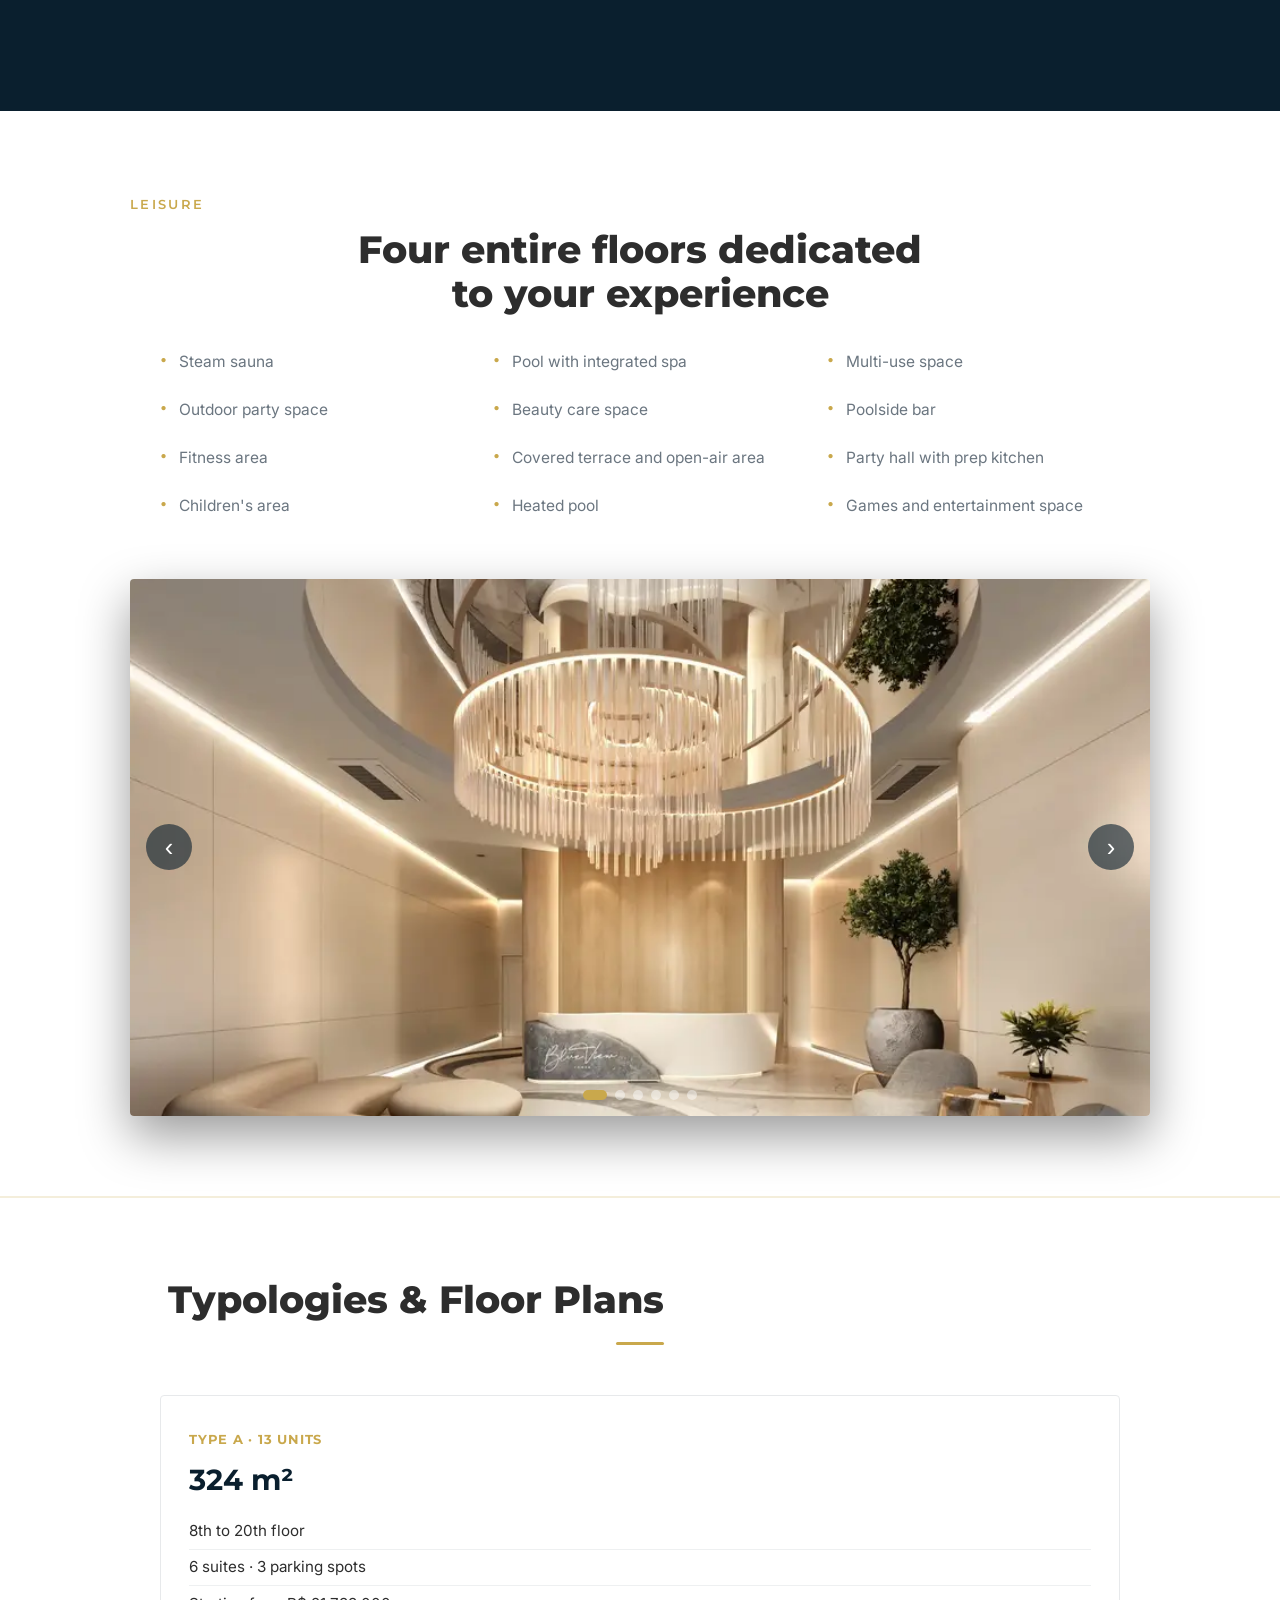
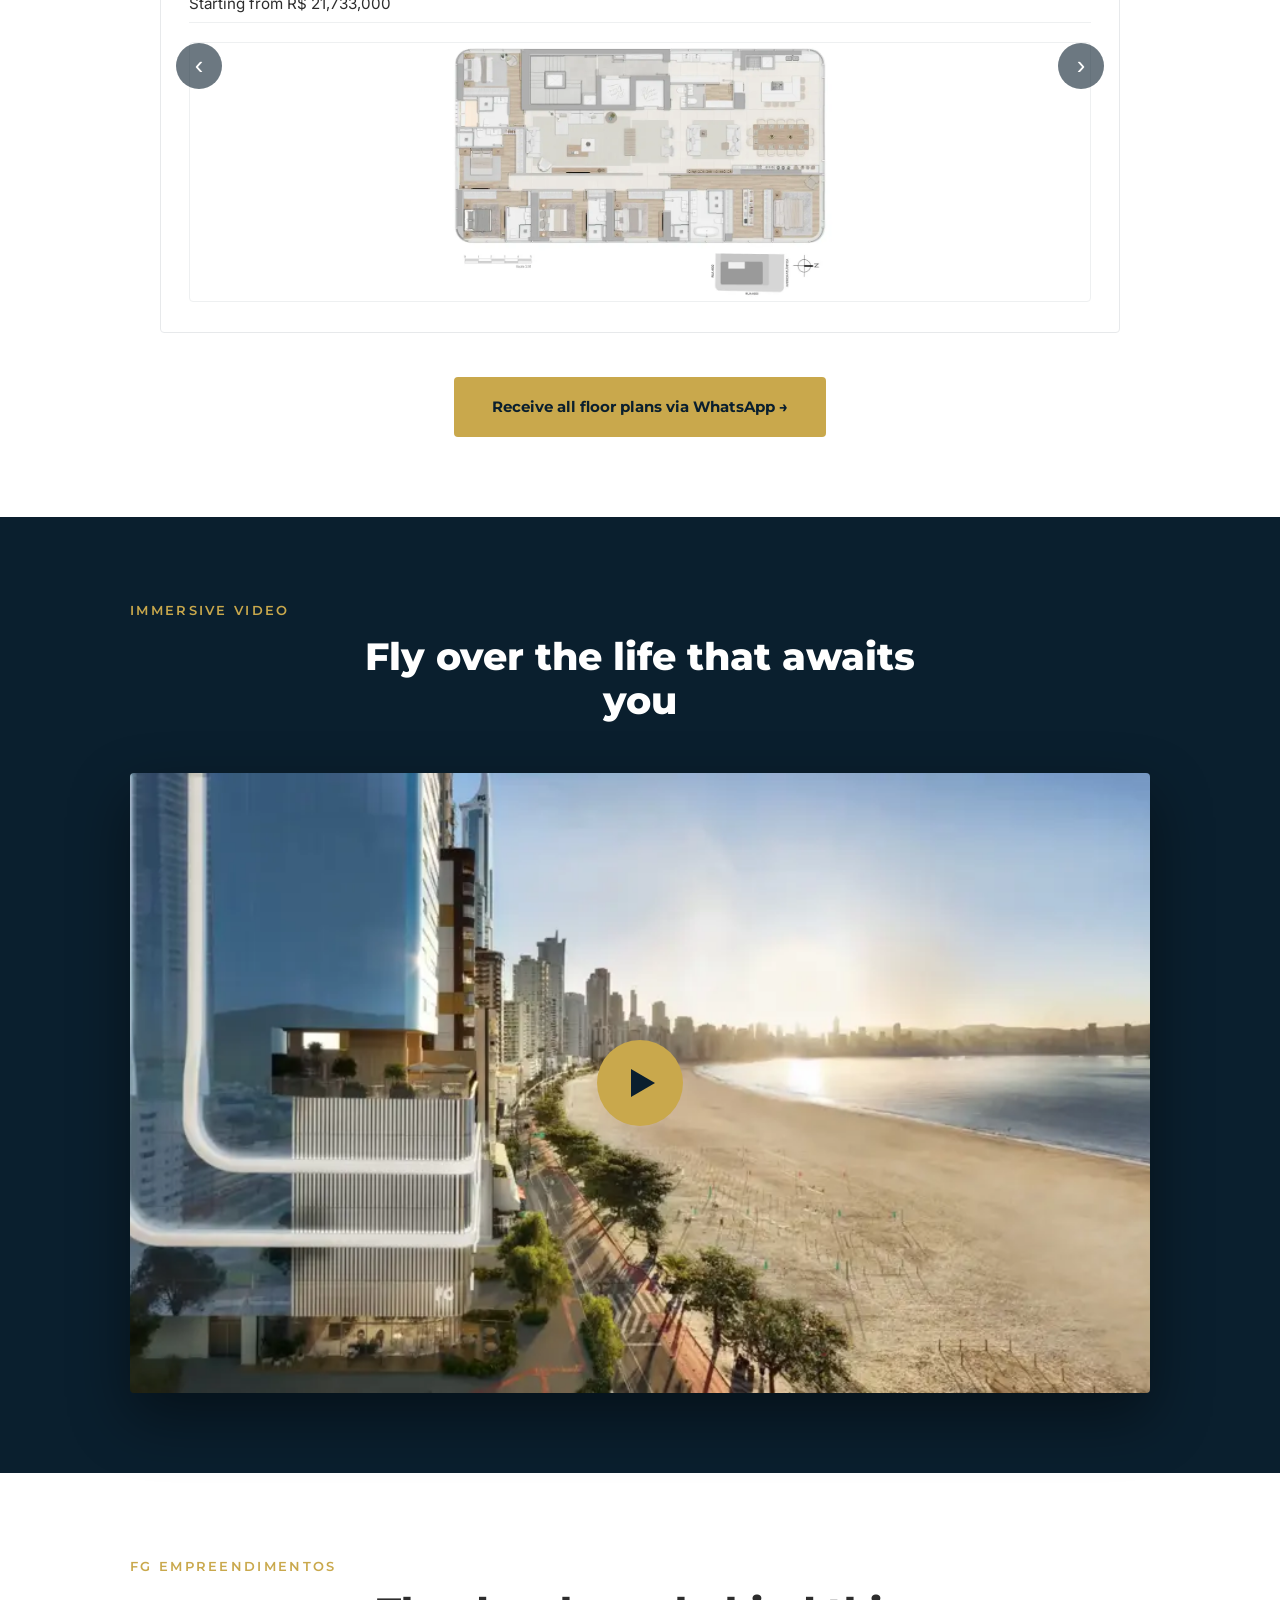
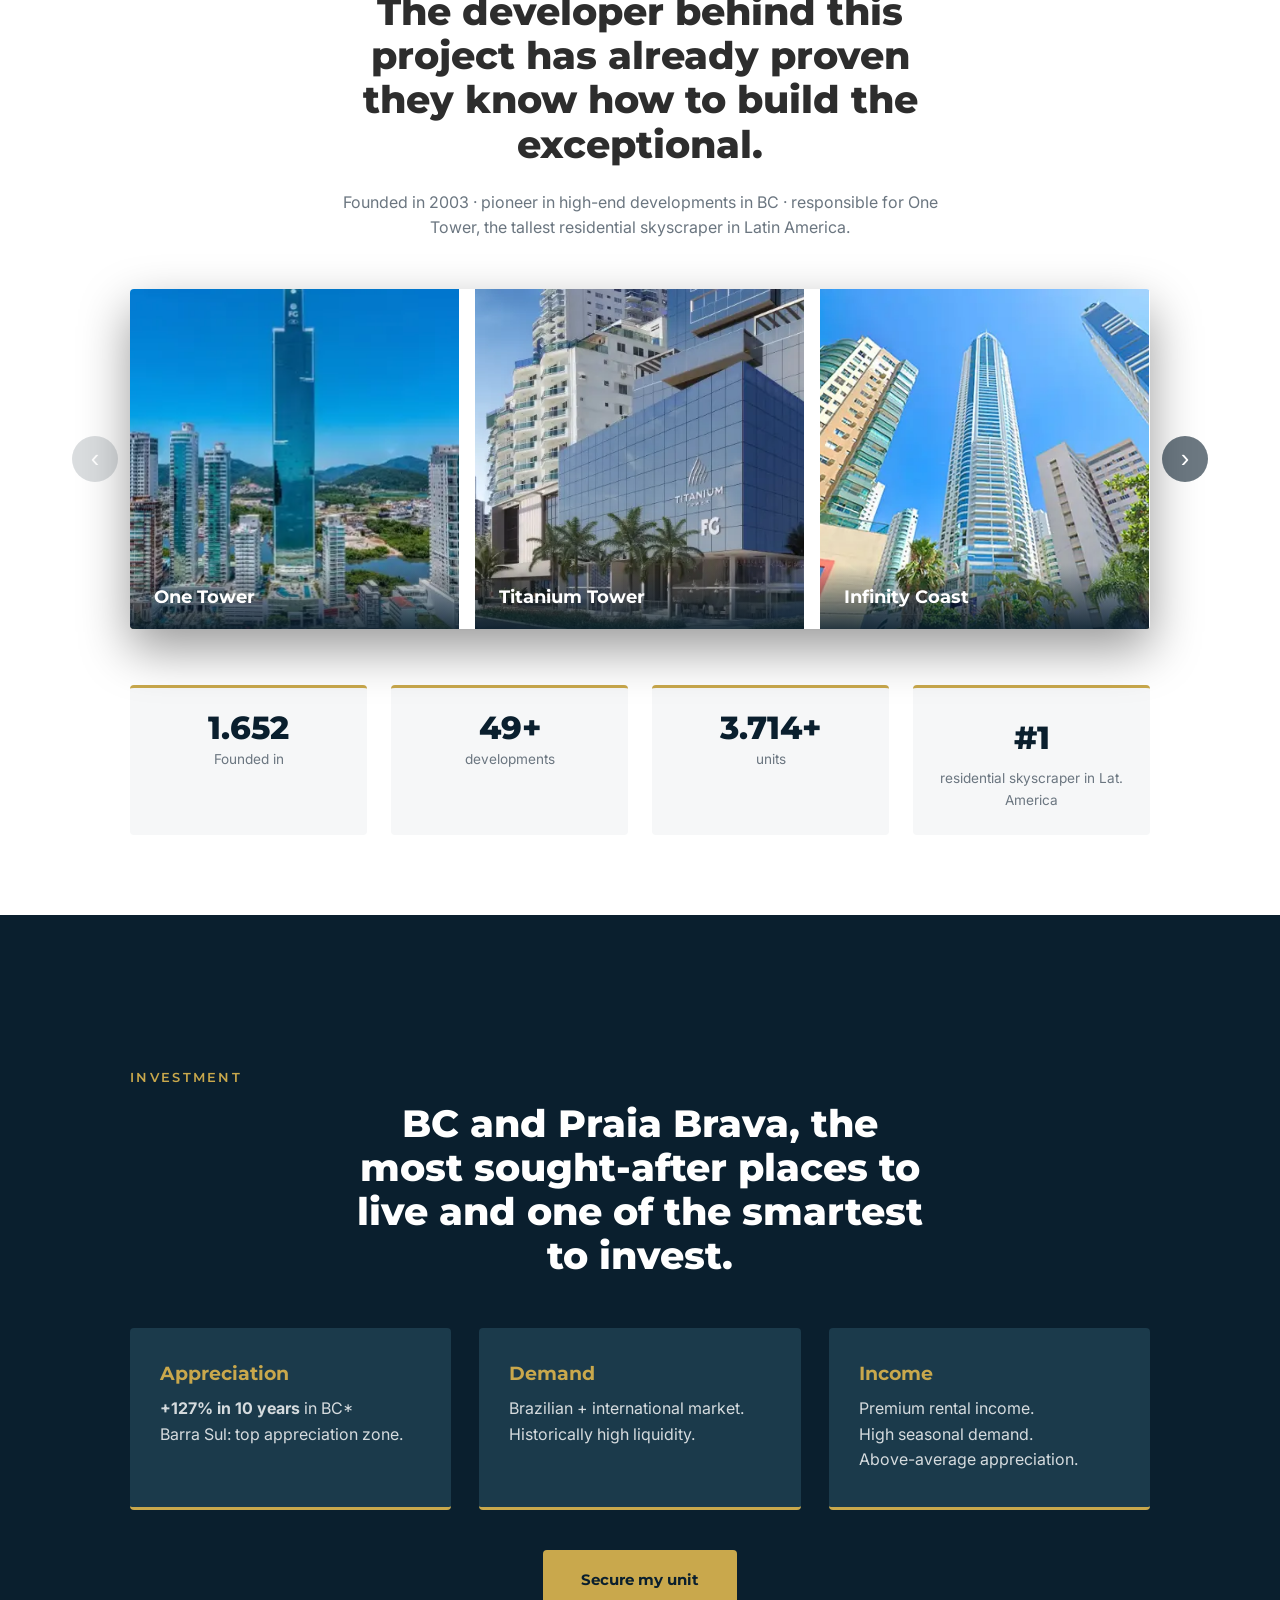
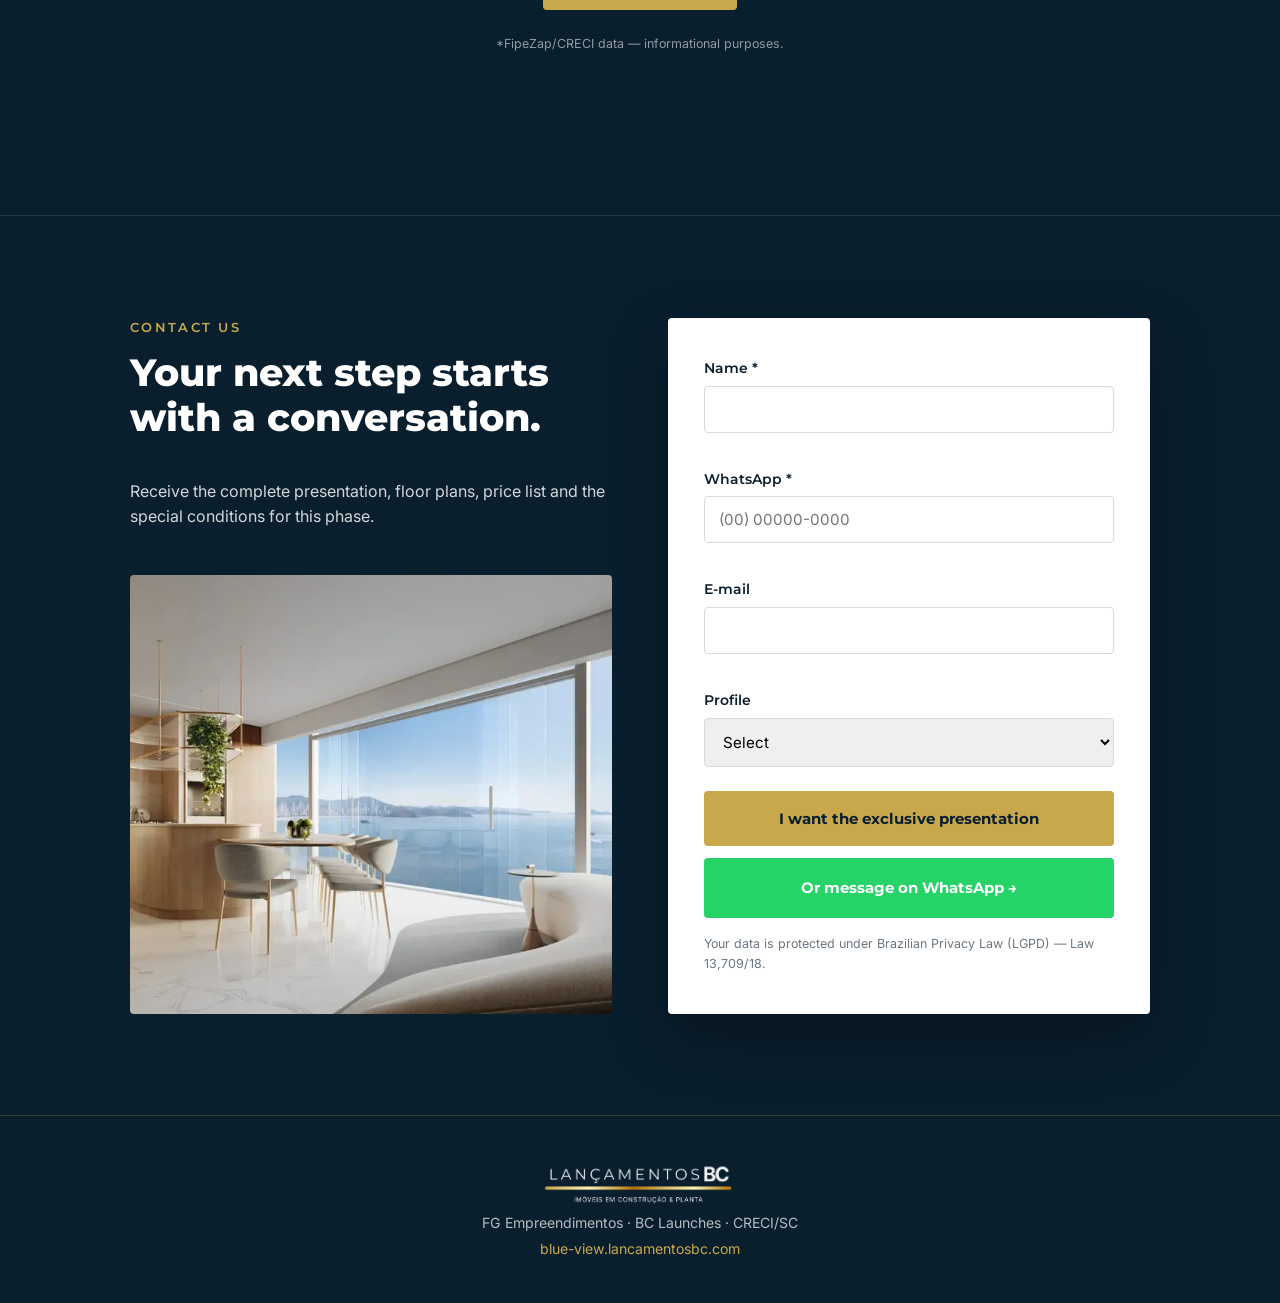
==== commit 8d2e0a49: "galeria" ====
--- a/en/index.html
+++ b/en/index.html
@@ -8,7 +8,7 @@
   <link rel="preconnect" href="https://fonts.googleapis.com">
   <link rel="preconnect" href="https://fonts.gstatic.com" crossorigin>
   <link href="https://fonts.googleapis.com/css2?family=Montserrat:wght@600;700;800&family=Inter:wght@400;500;600&display=swap" rel="stylesheet">
-  <link rel="icon" href="../assets/Ativo 1@4x.webp">
+  <link rel="icon" href="../assets/f.avicon.png">
   <meta name="robots" content="index, follow">
   <link rel="preload" as="image" href="/assets/obra.webp" type="image/webp">
   <link rel="preload" as="style" href="/style.css">
@@ -92,7 +92,34 @@
       </div>
     </div>
   </section>
-
+  <!-- ============ 09.5 · GALLERY ============ -->
+  <section class="gallery section" id="galeria">
+    <div class="container">
+      <div class="section-header center">
+        <h2 class="section-title center">Property Gallery</h2>
+      </div>
+      <div class="carousel gallery-carousel" id="galleryCarousel">
+        <div class="carousel-track">
+          
+          <img src="../assets/imagens/23_113_35_EMBASAMENTO_NOTURNO_FINAL.webp" alt="Night Base" loading="lazy" decoding="async">
+          <img src="../assets/imagens/23_113_34_FACHADA_DIURNA_INSERCAO_FINAL_V2.webp" alt="Daytime Facade" loading="lazy" decoding="async">
+          <img src="../assets/imagens/23_113_04_EMBASAMENTO_ESQUINA_FINAL%20(1).webp" alt="Corner Base" loading="lazy" decoding="async">
+          <img src="../assets/imagens/23_113_05_FOTOMONTAGEM_FINAL.webp" alt="Photomontage" loading="lazy" decoding="async">
+          <img src="../assets/imagens/23_113_23_HALL_ENTRADA_TERREO_FINAL.webp" alt="Lobby" loading="lazy" decoding="async">
+          <img src="../assets/imagens/23_113_15_PISCINA_COBERTA_FINAL.webp" alt="Covered Pool" loading="lazy" decoding="async">
+          <img src="../assets/imagens/23_113_11_FESTAS_FINAL.webp" alt="Party Hall" loading="lazy" decoding="async">
+          <img src="../assets/imagens/23_113_16_ACADEMIA_FINAL.webp" alt="Gym" loading="lazy" decoding="async">
+          <img src="../assets/imagens/23_113_21_JOGOS_R00.webp" alt="Game Room" loading="lazy" decoding="async">
+          <img src="../assets/imagens/23_113_32_FACHADA_ADICIONAL_FINAL.webp" alt="Additional Facade" loading="lazy" decoding="async">
+          <img src="../assets/imagens/23_113_01_FACHADA_FINAL%20(1).webp" alt="Facade" loading="lazy" decoding="async">
+          <img src="../assets/imagens/23_113_03_FACHADA_NOTURNA_FINAL.webp" alt="Night Facade" loading="lazy" decoding="async">
+        </div>
+        <button class="carousel-btn prev" aria-label="Previous">&#8249;</button>
+        <button class="carousel-btn next" aria-label="Next">&#8250;</button>
+        <div class="carousel-dots" aria-hidden="true"></div>
+      </div>
+    </div>
+  </section>
   <!-- ============ 03 · URGENCY ============ -->
   <section class="urgency section">
     <div class="container urgency-inner">
@@ -242,10 +269,6 @@
             <span class="donut-pct">100%</span>
           </div>
           <span class="progress-label">Foundation</span>
-          <div class="progress-dates">
-            <span><em>Start:</em> Feb/2024</span>
-            <span><em>Done:</em> Jun/2024</span>
-          </div>
         </div>
         <div class="progress-item">
           <div class="donut-wrap">
@@ -256,10 +279,6 @@
             <span class="donut-pct">40%</span>
           </div>
           <span class="progress-label">Structure</span>
-          <div class="progress-dates">
-            <span><em>Start:</em> Jul/2024</span>
-            <span><em>Done:</em> Jun/2026</span>
-          </div>
         </div>
         <div class="progress-item">
           <div class="donut-wrap">
@@ -270,11 +289,11 @@
             <span class="donut-pct">0%</span>
           </div>
           <span class="progress-label">Finishing</span>
-          <div class="progress-dates">
-            <span><em>Start:</em> Jul/2026</span>
-            <span><em>Done:</em> Dec/2028</span>
-          </div>
-        </div>
+        </div>
+      </div>
+      <div class="progress-dates-global">
+        <span><em>Start:</em> Feb/2024</span>
+        <span><em>Delivery:</em> Dec/2028</span>
       </div>
     </div>
   </section>
@@ -367,60 +386,6 @@
       <a href="https://wa.me/5547991356151" class="btn btn-primary center-btn">Receive all floor plans via WhatsApp →</a>
     </div>
   </section>
-
-  <!-- ============ 09.5 · GALLERY ============ -->
-  <section class="gallery section" id="galeria">
-    <div class="container">
-      <div class="section-header center">
-        <span class="eyebrow">Gallery</span>
-        <h2 class="section-title center">See every detail of Blue View Tower</h2>
-      </div>
-      <div class="gallery-grid">
-        <figure class="gallery-item gallery-item--tall">
-          <img src="../assets/imagens/23_113_01_FACHADA_FINAL%20(1).webp" alt="Facade" loading="lazy" decoding="async">
-        </figure>
-        <figure class="gallery-item gallery-item--tall">
-          <img src="../assets/imagens/23_113_03_FACHADA_NOTURNA_FINAL.webp" alt="Night Facade" loading="lazy" decoding="async">
-        </figure>
-        <figure class="gallery-item">
-          <img src="../assets/imagens/23_113_35_EMBASAMENTO_NOTURNO_FINAL.webp" alt="Night Base" loading="lazy" decoding="async">
-        </figure>
-        <figure class="gallery-item">
-          <img src="../assets/imagens/23_113_34_FACHADA_DIURNA_INSERCAO_FINAL_V2.webp" alt="Daytime Facade" loading="lazy" decoding="async">
-        </figure>
-        <figure class="gallery-item hide-mobile">
-          <img src="../assets/imagens/23_113_04_EMBASAMENTO_ESQUINA_FINAL%20(1).webp" alt="Corner Base" loading="lazy" decoding="async">
-        </figure>
-        <figure class="gallery-item gallery-item--wide">
-          <img src="../assets/imagens/23_113_05_FOTOMONTAGEM_FINAL.webp" alt="Photomontage" loading="lazy" decoding="async">
-        </figure>
-        <figure class="gallery-item">
-          <img src="../assets/imagens/23_113_23_HALL_ENTRADA_TERREO_FINAL.webp" alt="Lobby" loading="lazy" decoding="async">
-        </figure>
-        <figure class="gallery-item">
-          <img src="../assets/imagens/23_113_15_PISCINA_COBERTA_FINAL.webp" alt="Covered Pool" loading="lazy" decoding="async">
-        </figure>
-        <figure class="gallery-item">
-          <img src="../assets/imagens/23_113_11_FESTAS_FINAL.webp" alt="Party Hall" loading="lazy" decoding="async">
-        </figure>
-        <figure class="gallery-item">
-          <img src="../assets/imagens/23_113_16_ACADEMIA_FINAL.webp" alt="Gym" loading="lazy" decoding="async">
-        </figure>
-        <figure class="gallery-item">
-          <img src="../assets/imagens/23_113_21_JOGOS_R00.webp" alt="Game Room" loading="lazy" decoding="async">
-        </figure>
-        <figure class="gallery-item">
-          <img src="../assets/imagens/23_113_32_FACHADA_ADICIONAL_FINAL.webp" alt="Additional Facade" loading="lazy" decoding="async">
-        </figure>
-      </div>
-    </div>
-  </section>
-
-  <!-- lightbox -->
-  <div class="gallery-lightbox" id="galleryLightbox" role="dialog" aria-modal="true" aria-label="Enlarged image">
-    <button class="gallery-lightbox__close" id="galleryClose" aria-label="Close">&times;</button>
-    <img src="" alt="" id="galleryLightboxImg">
-  </div>
 
   <!-- ============ 10 · IMMERSIVE VIDEO ============ -->
   <section class="video section section-dark" id="video">
--- a/style.css
+++ b/style.css
@@ -611,18 +611,16 @@
   text-transform: uppercase;
   color: var(--dourado);
 }
-.progress-dates {
-  display: flex;
-  flex-direction: column;
-  align-items: center;
-  gap: .2rem;
-  font-size: .78rem;
+.progress-dates-global {
+  display: flex;
+  justify-content: space-evenly;
+  margin-top: 10rem;
+  font-size: 1rem;
   color: rgba(255,255,255,.6);
-  line-height: 1.4;
-}
-.progress-dates em {
+}
+.progress-dates-global em {
   font-style: normal;
-  color: rgba(255,255,255,.85);
+  color: rgba(255,255,255,.9);
   font-weight: 600;
 }
 .lazer-title { text-align: center; font-size: 1.4rem; }
@@ -1293,104 +1291,33 @@
 /* ===== GALERIA ===== */
 .gallery {
   content-visibility: auto;
-  contain-intrinsic-size: 0 900px;
-}
-
-.gallery-grid {
-  display: grid;
-  grid-template-columns: repeat(3, 1fr);
-  grid-auto-rows: 280px;
-  gap: 8px;
+  contain-intrinsic-size: 0 600px;
+}
+
+.gallery-carousel {
   margin-top: 2.5rem;
-}
-
-.gallery-item {
-  margin: 0;
+  border-radius: var(--radius);
   overflow: hidden;
-  border-radius: var(--radius);
-  cursor: pointer;
-}
-
-.gallery-item--wide {
-  grid-column: span 2;
-}
-
-.gallery-item--tall {
-  grid-row: span 2;
-}
-
-.gallery-item img {
+  height: 540px;
+}
+
+.gallery-carousel .carousel-track {
+  height: 100%;
+  transition: transform .4s ease;
+}
+
+.gallery-carousel .carousel-track img {
   width: 100%;
   height: 100%;
   object-fit: cover;
+  flex-shrink: 0;
   display: block;
-  transition: transform .45s ease;
-}
-
-.gallery-item:hover img {
-  transform: scale(1.05);
-}
-
-/* lightbox */
-.gallery-lightbox {
-  display: none;
-  position: fixed;
-  inset: 0;
-  background: rgba(10,31,46,.93);
-  z-index: 9000;
-  align-items: center;
-  justify-content: center;
-  padding: 1rem;
-}
-
-.gallery-lightbox.active {
-  display: flex;
-}
-
-.gallery-lightbox img {
-  max-width: 95vw;
-  max-height: 90vh;
-  object-fit: contain;
-  border-radius: var(--radius);
-  box-shadow: 0 8px 48px rgba(0,0,0,.6);
-}
-
-.gallery-lightbox__close {
-  position: absolute;
-  top: 1.25rem;
-  right: 1.5rem;
-  background: none;
-  border: none;
-  color: var(--branco);
-  font-size: 2.5rem;
-  line-height: 1;
-  cursor: pointer;
-  padding: 0;
-  opacity: .8;
-}
-
-.gallery-lightbox__close:hover { opacity: 1; }
+}
 
 @media (max-width: 768px) {
-  .gallery-grid .hide-mobile { display: none; }
-
-  .gallery-grid {
-    grid-template-columns: repeat(2, 1fr);
-    grid-auto-rows: 220px;
-    gap: 6px;
-  }
-  .gallery-item--wide {
-    grid-column: span 2;
-  }
+  .gallery-carousel { height: 320px; }
 }
 
 @media (max-width: 480px) {
-  .gallery-grid {
-    grid-template-columns: 1fr;
-    grid-auto-rows: 200px;
-    gap: 6px;
-  }
-  .gallery-item--wide {
-    grid-column: span 1;
-  }
+  .gallery-carousel { height: 240px; }
 }
--- a/style.css
+++ b/style.css
@@ -611,18 +611,16 @@
   text-transform: uppercase;
   color: var(--dourado);
 }
-.progress-dates {
-  display: flex;
-  flex-direction: column;
-  align-items: center;
-  gap: .2rem;
-  font-size: .78rem;
+.progress-dates-global {
+  display: flex;
+  justify-content: space-evenly;
+  margin-top: 10rem;
+  font-size: 1rem;
   color: rgba(255,255,255,.6);
-  line-height: 1.4;
-}
-.progress-dates em {
+}
+.progress-dates-global em {
   font-style: normal;
-  color: rgba(255,255,255,.85);
+  color: rgba(255,255,255,.9);
   font-weight: 600;
 }
 .lazer-title { text-align: center; font-size: 1.4rem; }
@@ -1293,104 +1291,33 @@
 /* ===== GALERIA ===== */
 .gallery {
   content-visibility: auto;
-  contain-intrinsic-size: 0 900px;
-}
-
-.gallery-grid {
-  display: grid;
-  grid-template-columns: repeat(3, 1fr);
-  grid-auto-rows: 280px;
-  gap: 8px;
+  contain-intrinsic-size: 0 600px;
+}
+
+.gallery-carousel {
   margin-top: 2.5rem;
-}
-
-.gallery-item {
-  margin: 0;
+  border-radius: var(--radius);
   overflow: hidden;
-  border-radius: var(--radius);
-  cursor: pointer;
-}
-
-.gallery-item--wide {
-  grid-column: span 2;
-}
-
-.gallery-item--tall {
-  grid-row: span 2;
-}
-
-.gallery-item img {
+  height: 540px;
+}
+
+.gallery-carousel .carousel-track {
+  height: 100%;
+  transition: transform .4s ease;
+}
+
+.gallery-carousel .carousel-track img {
   width: 100%;
   height: 100%;
   object-fit: cover;
+  flex-shrink: 0;
   display: block;
-  transition: transform .45s ease;
-}
-
-.gallery-item:hover img {
-  transform: scale(1.05);
-}
-
-/* lightbox */
-.gallery-lightbox {
-  display: none;
-  position: fixed;
-  inset: 0;
-  background: rgba(10,31,46,.93);
-  z-index: 9000;
-  align-items: center;
-  justify-content: center;
-  padding: 1rem;
-}
-
-.gallery-lightbox.active {
-  display: flex;
-}
-
-.gallery-lightbox img {
-  max-width: 95vw;
-  max-height: 90vh;
-  object-fit: contain;
-  border-radius: var(--radius);
-  box-shadow: 0 8px 48px rgba(0,0,0,.6);
-}
-
-.gallery-lightbox__close {
-  position: absolute;
-  top: 1.25rem;
-  right: 1.5rem;
-  background: none;
-  border: none;
-  color: var(--branco);
-  font-size: 2.5rem;
-  line-height: 1;
-  cursor: pointer;
-  padding: 0;
-  opacity: .8;
-}
-
-.gallery-lightbox__close:hover { opacity: 1; }
+}
 
 @media (max-width: 768px) {
-  .gallery-grid .hide-mobile { display: none; }
-
-  .gallery-grid {
-    grid-template-columns: repeat(2, 1fr);
-    grid-auto-rows: 220px;
-    gap: 6px;
-  }
-  .gallery-item--wide {
-    grid-column: span 2;
-  }
+  .gallery-carousel { height: 320px; }
 }
 
 @media (max-width: 480px) {
-  .gallery-grid {
-    grid-template-columns: 1fr;
-    grid-auto-rows: 200px;
-    gap: 6px;
-  }
-  .gallery-item--wide {
-    grid-column: span 1;
-  }
+  .gallery-carousel { height: 240px; }
 }
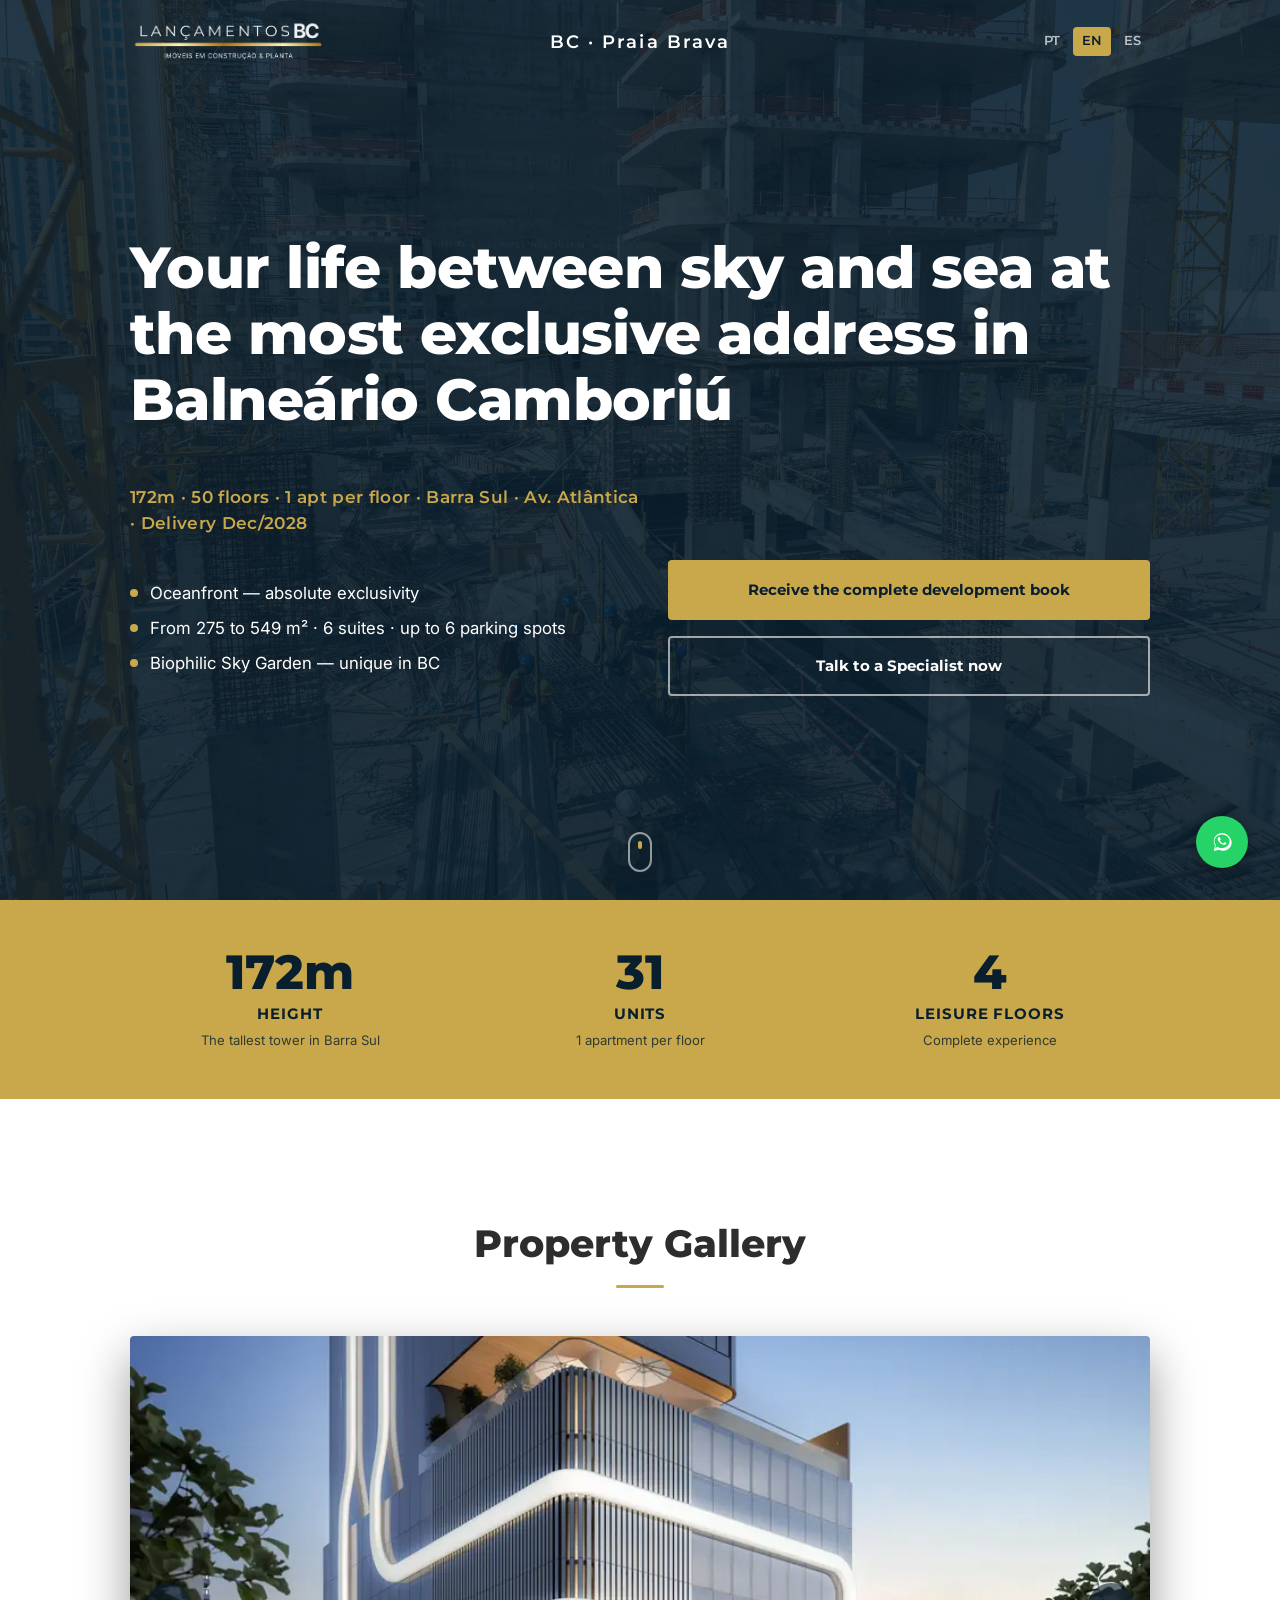
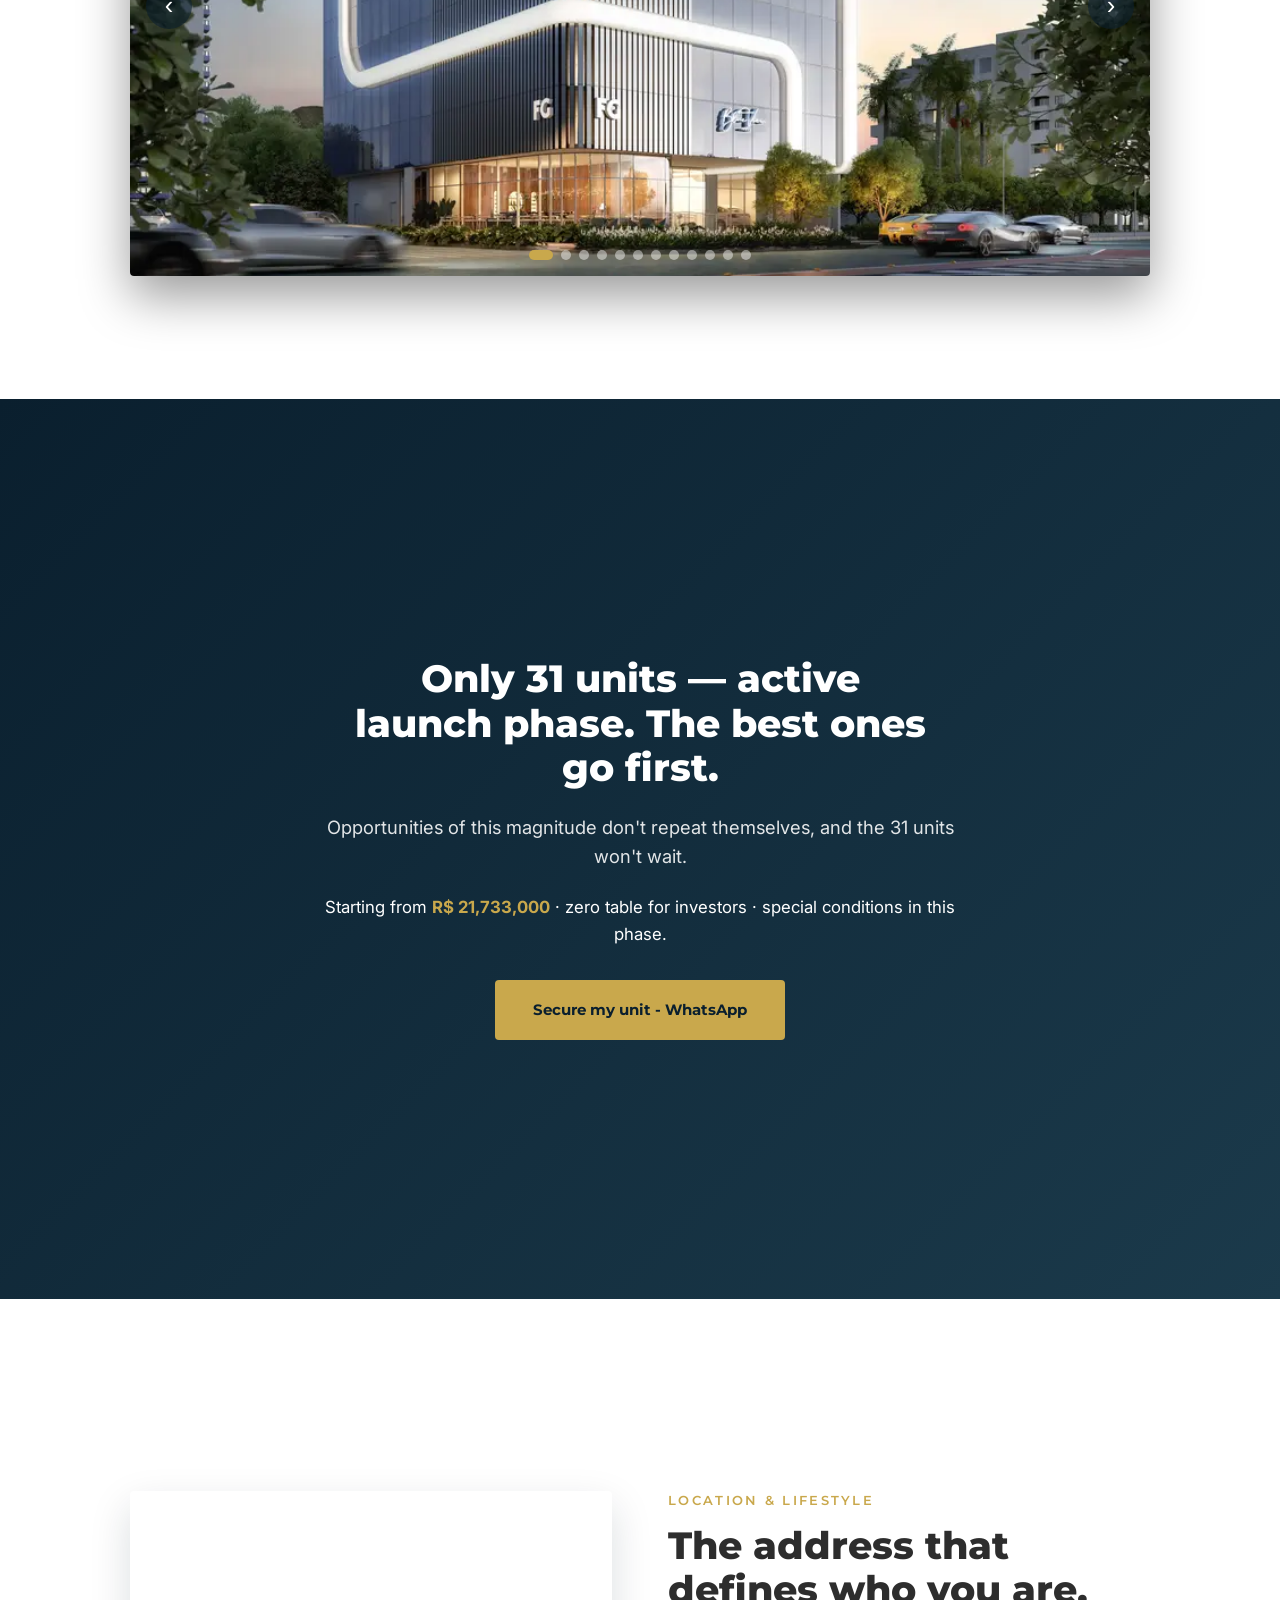
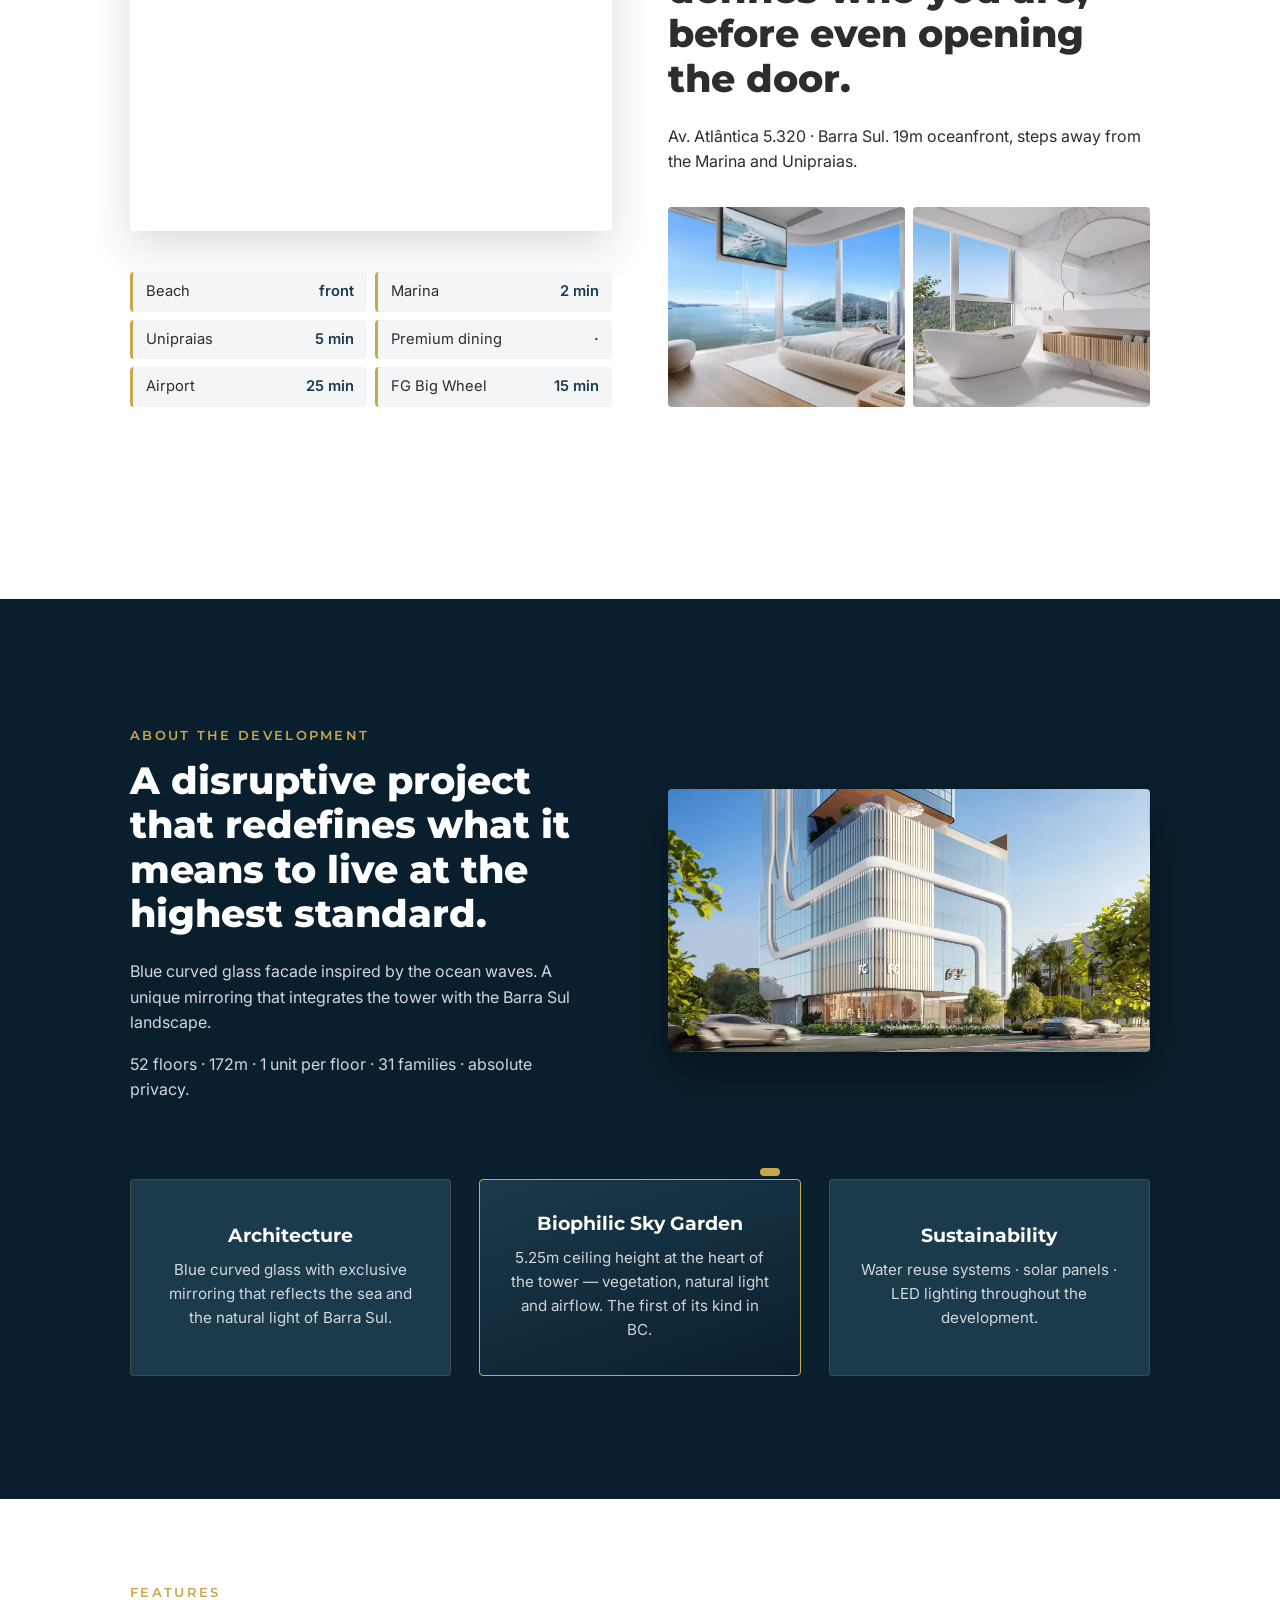
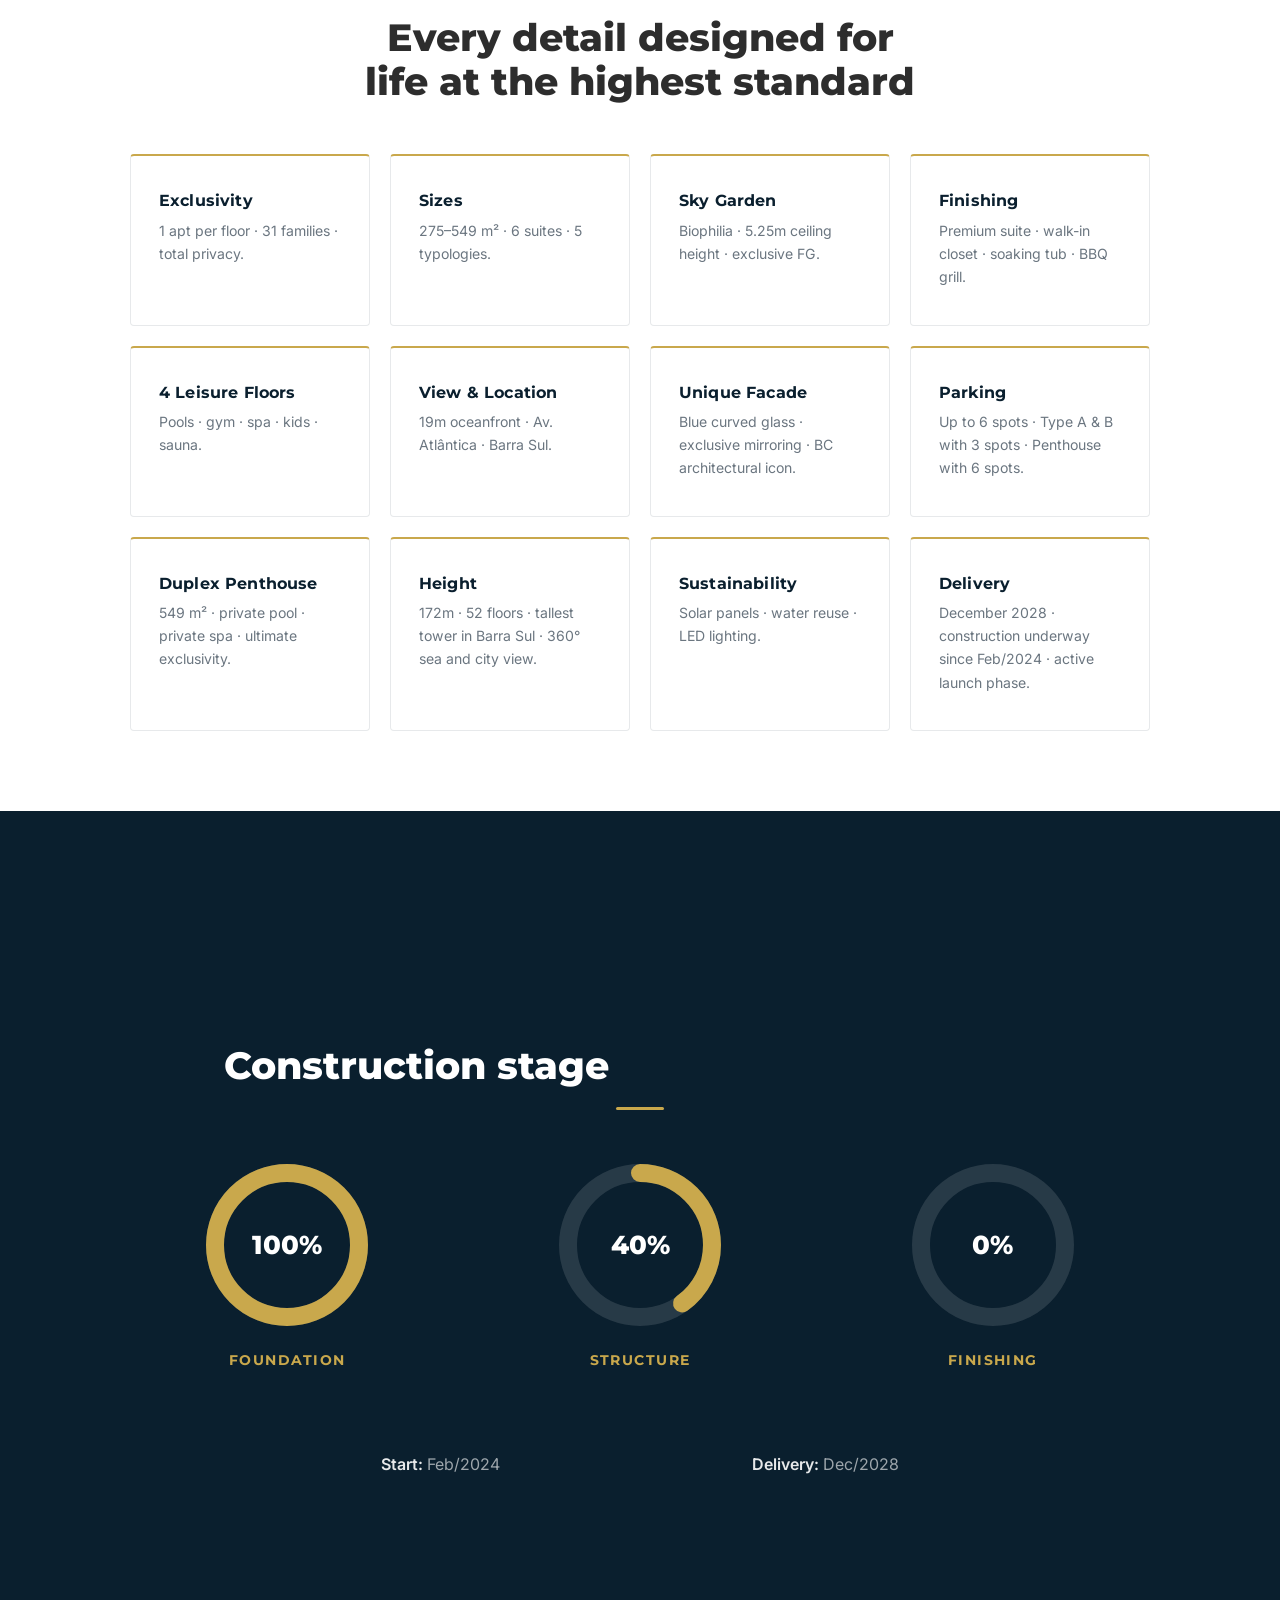
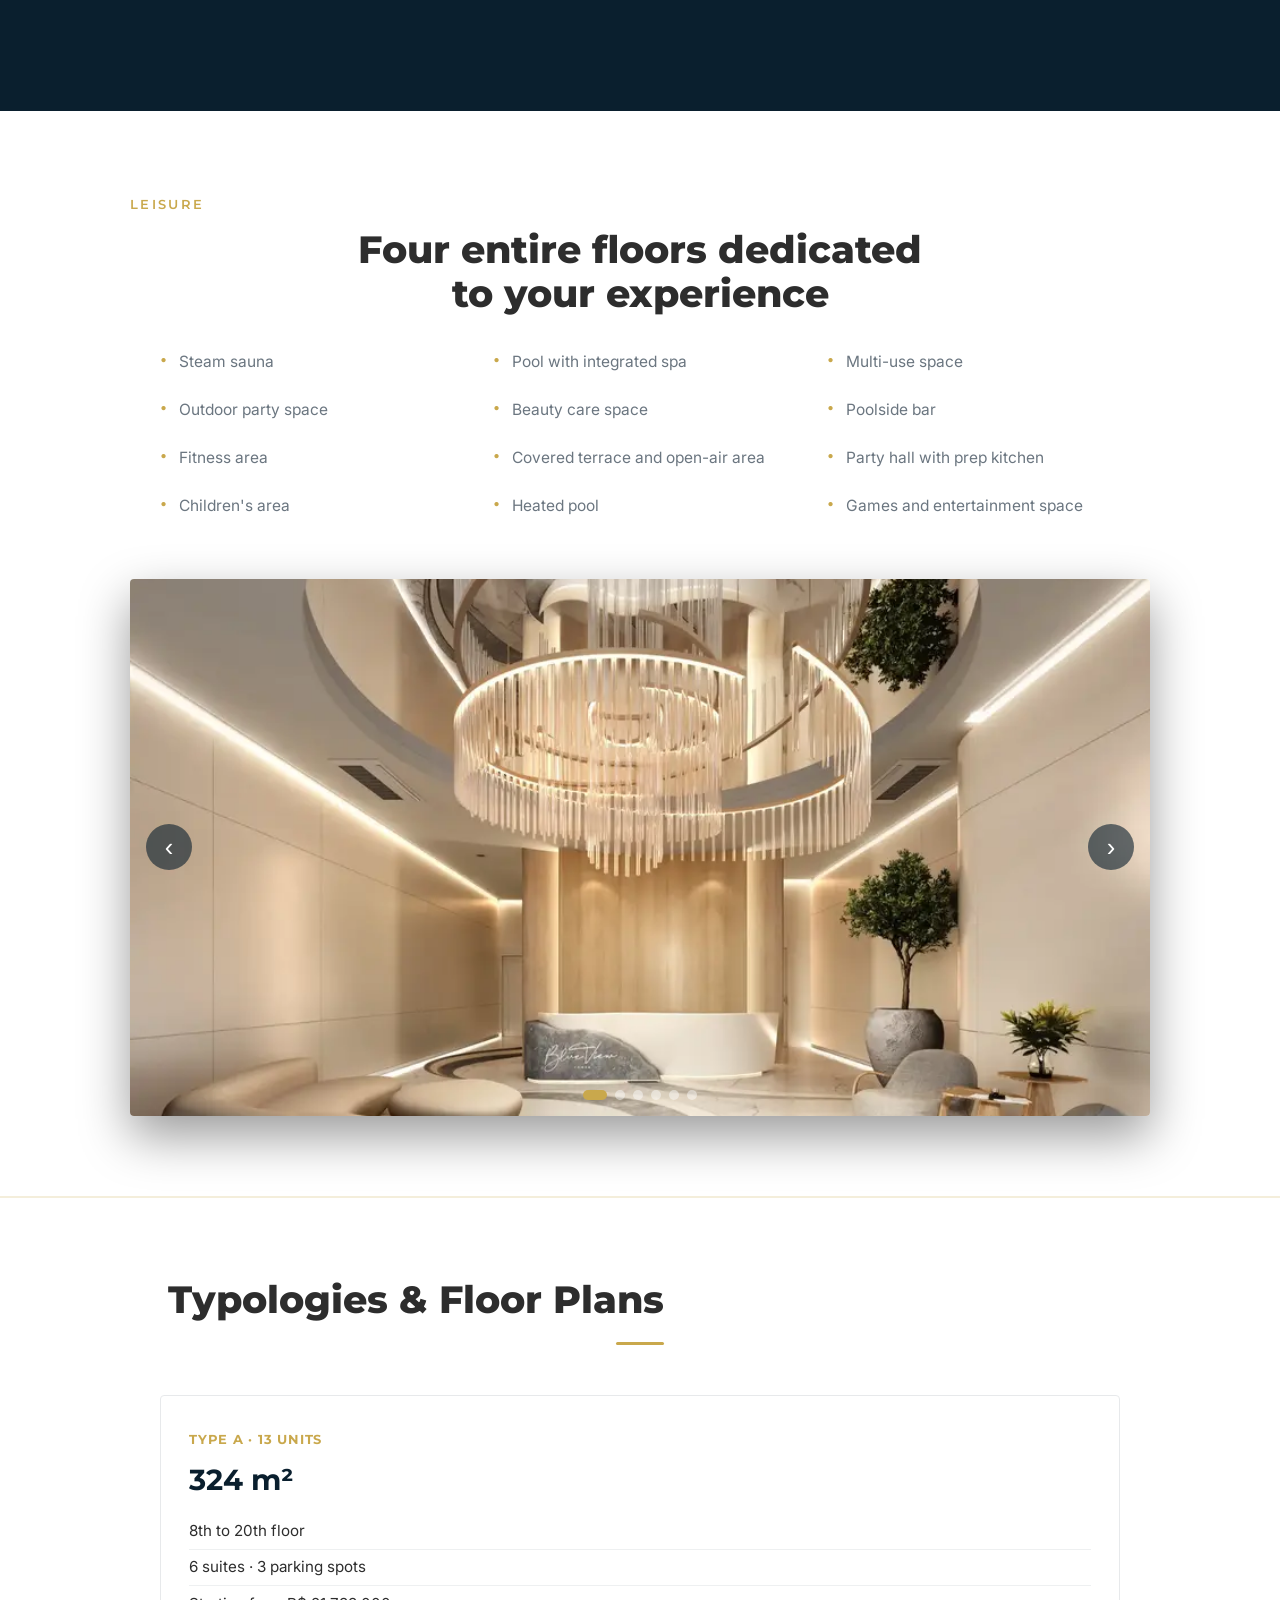
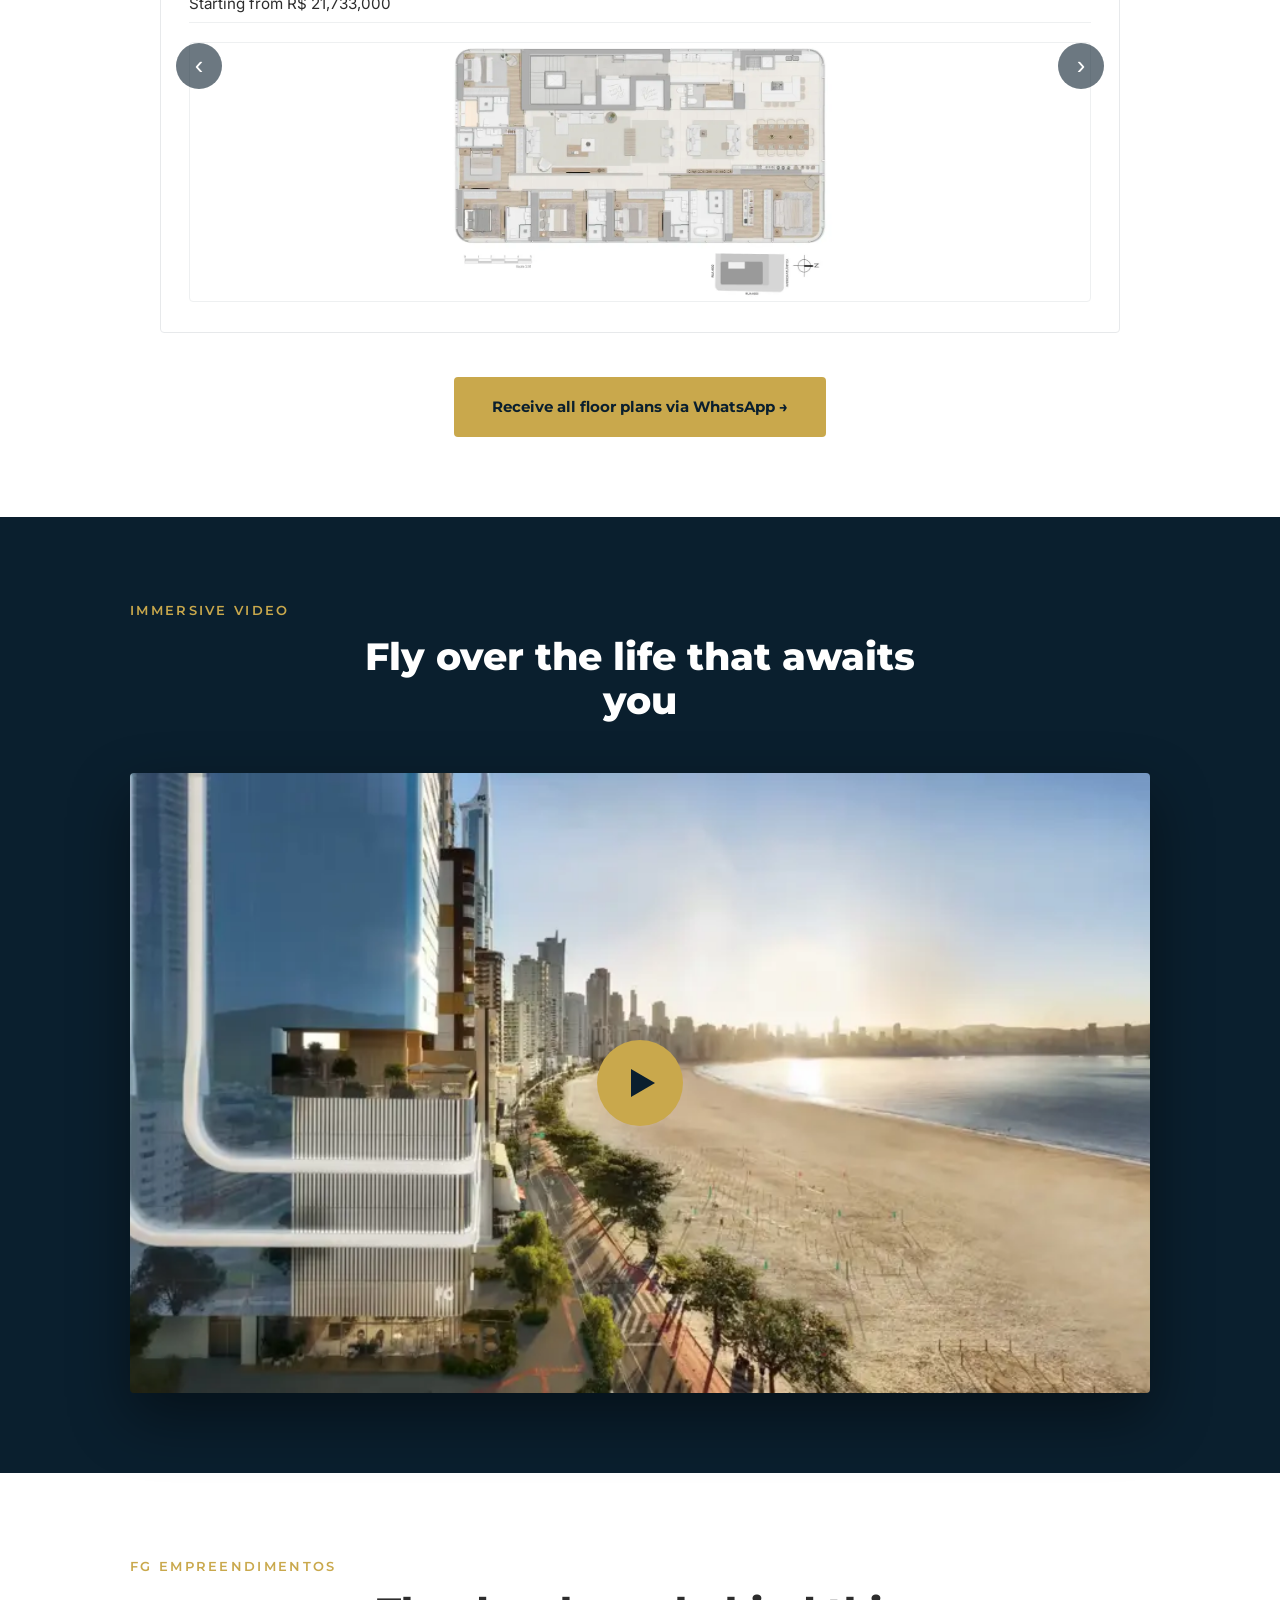
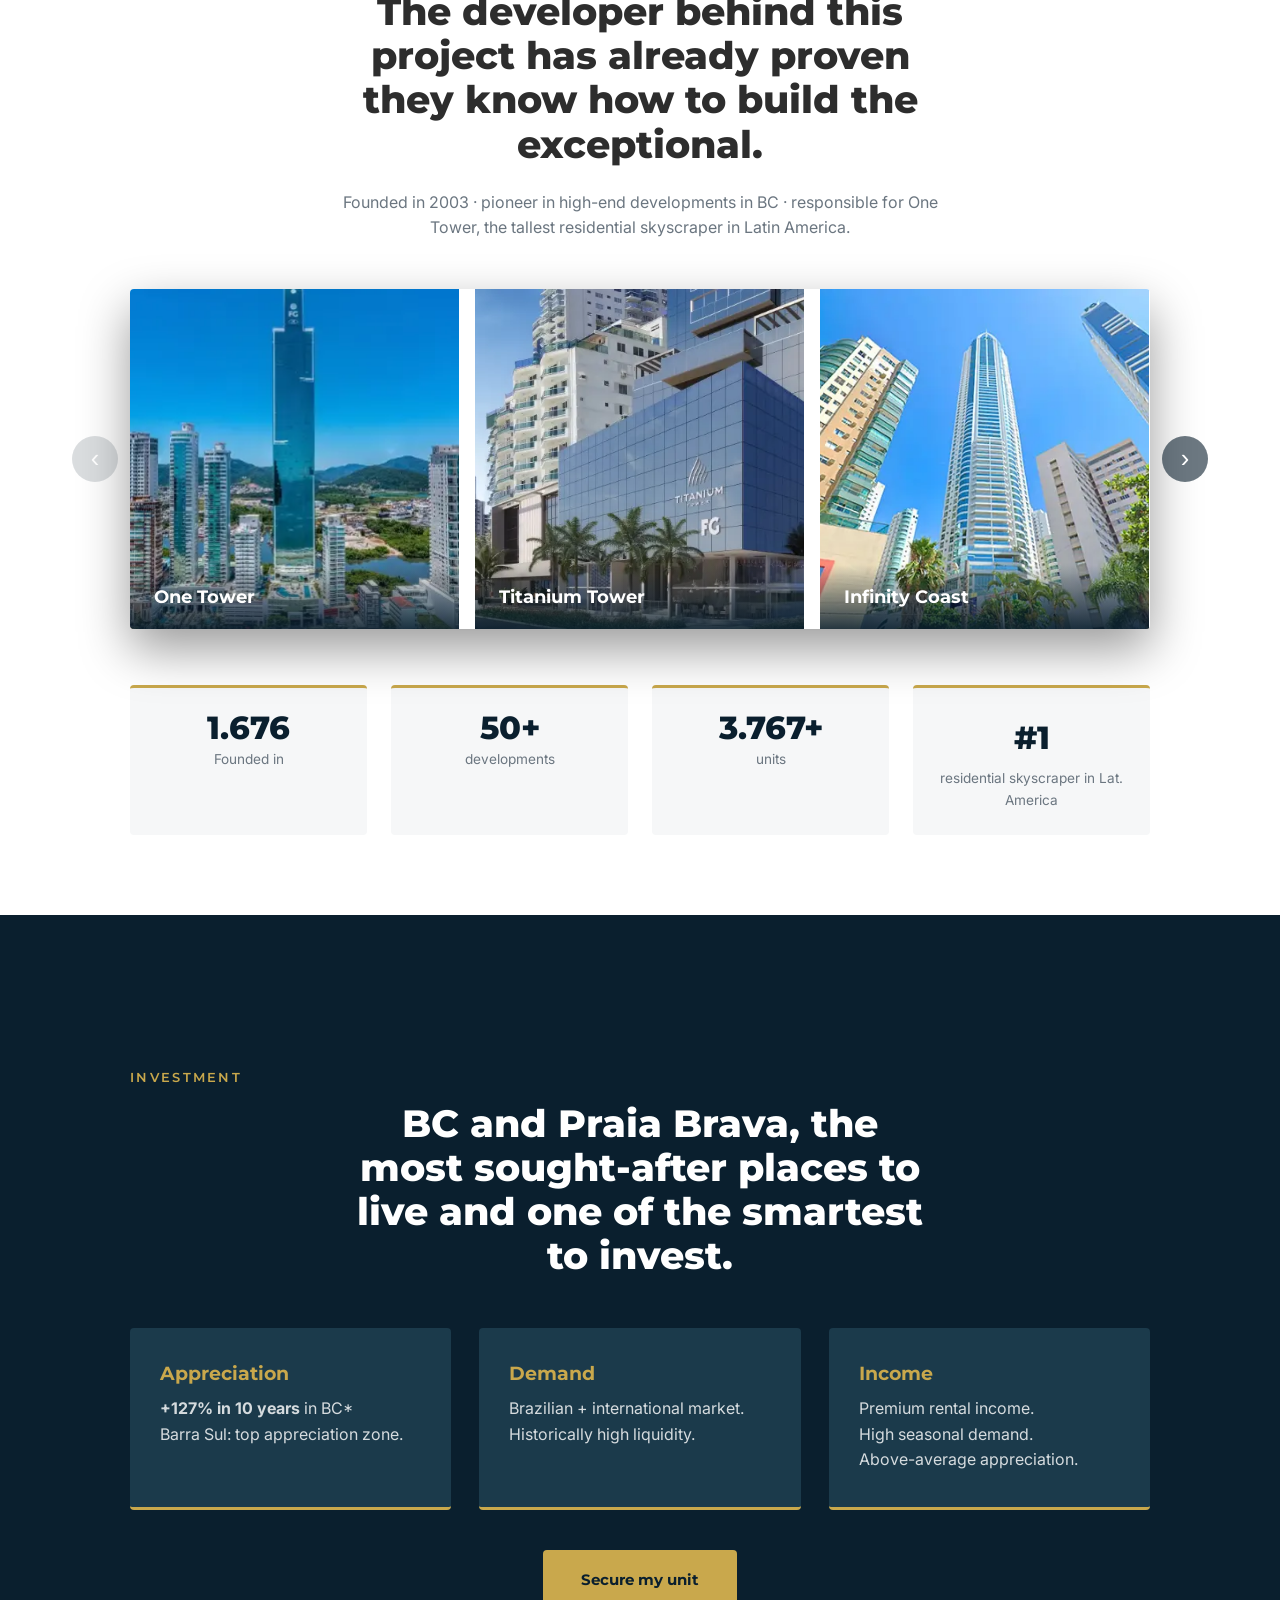
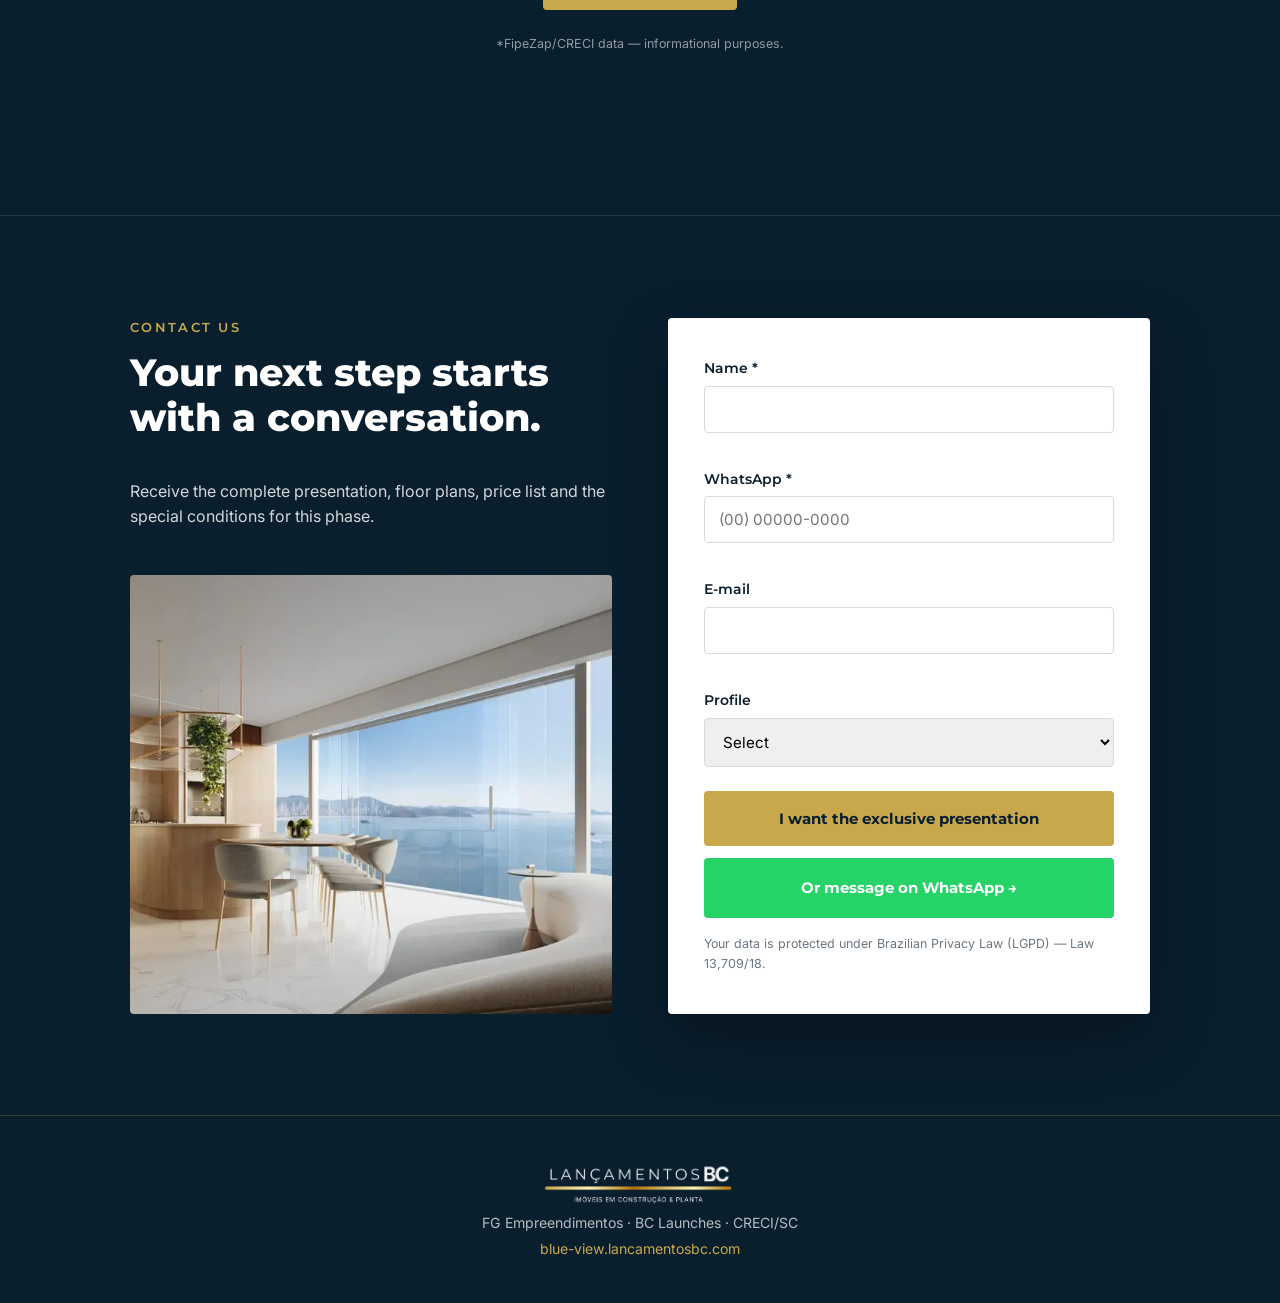
==== commit e40c2e3d: "comentarios" ====
--- a/en/index.html
+++ b/en/index.html
@@ -3,16 +3,29 @@
 <head>
   <meta charset="UTF-8">
   <meta name="viewport" content="width=device-width, initial-scale=1.0">
+
+  <!-- ALTERAR: Título que aparece na aba do navegador e no Google (versão inglês) -->
   <title>Blue View Tower | FG | Balneário Camboriú</title>
+
+  <!-- ALTERAR: Descrição para SEO/Google — versão em inglês -->
   <meta name="description" content="Blue View Tower - 172m, 50 floors, 1 apartment per floor on Av. Atlântica, Barra Sul. Oceanfront, Biophilic Sky Garden. FG Empreendimentos.">
+
   <link rel="preconnect" href="https://fonts.googleapis.com">
   <link rel="preconnect" href="https://fonts.gstatic.com" crossorigin>
   <link href="https://fonts.googleapis.com/css2?family=Montserrat:wght@600;700;800&family=Inter:wght@400;500;600&display=swap" rel="stylesheet">
+
+  <!-- ALTERAR: Ícone do site (favicon) — arquivo: assets/f.avicon.png (caminho relativo: ../assets/) -->
   <link rel="icon" href="../assets/f.avicon.png">
+
   <meta name="robots" content="index, follow">
+
+  <!-- ALTERAR: Imagem do hero (pré-carregada para performance) — arquivo: assets/obra.webp -->
   <link rel="preload" as="image" href="/assets/obra.webp" type="image/webp">
   <link rel="preload" as="style" href="/style.css">
   <link rel="stylesheet" href="/style.css">
+
+  <!-- ALTERAR: ID do Google Analytics — substitua G-YF5QJES6KQ pelo ID da sua conta -->
+  <!-- Para desativar o rastreamento, remova os dois blocos <script> abaixo -->
   <script async src="https://www.googletagmanager.com/gtag/js?id=G-YF5QJES6KQ"></script>
   <script>
     window.dataLayer = window.dataLayer || [];
@@ -23,18 +36,28 @@
 </head>
 <body>
 
-  <!-- ============ HEADER ============ -->
+  <!-- ============================================================
+       HEADER — Cabeçalho fixo
+  ============================================================ -->
   <header class="site-header" id="siteHeader">
     <div class="container header-inner">
+
+      <!-- ALTERAR: Logo do header — arquivo: ../assets/LOGO BRANCA S.FUNDO.webp -->
       <a href="#hero" class="brand"><img src="../assets/LOGO BRANCA S.FUNDO.webp" style="width: 200px;" loading="eager" fetchpriority="high"></a>
+
+      <!-- ALTERAR: Texto de localização ao lado do logo -->
       <span class="header-location">BC · Praia Brava</span>
+
       <div class="header-right">
+        <!-- Seletor de idioma — EN está ativo nesta página -->
+        <!-- ALTERAR: Para adicionar um novo idioma, crie a pasta e duplique um bloco <a> abaixo -->
         <nav class="lang-switch" aria-label="Language selector">
           <button class="lang-toggle" aria-expanded="false" aria-haspopup="true">
             EN
             <svg width="10" height="10" viewBox="0 0 10 10" fill="currentColor" aria-hidden="true"><path d="M1 3l4 4 4-4"/></svg>
           </button>
           <div class="lang-dropdown">
+            <!-- ALTERAR: URLs das versões em outros idiomas -->
             <a href="/" class="lang">PT</a>
             <a href="#" class="lang active">EN</a>
             <a href="/es/" class="lang">ES</a>
@@ -44,8 +67,13 @@
     </div>
   </header>
 
-  <!-- ============ 01 · HERO ============ -->
+  <!-- ============================================================
+       SEÇÃO 01 · HERO — Banner principal com imagem de fundo
+  ============================================================ -->
   <section class="hero" id="hero">
+
+    <!-- ALTERAR: Imagem de fundo do hero — arquivo: assets/obra.webp -->
+    <!-- Resolução recomendada: 1920×1080px ou maior. Formatos aceitos: .webp, .jpg -->
     <img
       src="/assets/obra.webp"
       class="hero-media"
@@ -57,9 +85,13 @@
     <div class="hero-overlay"></div>
 
     <div class="container hero-content">
+      <!-- ALTERAR: Título principal do hero (H1) — versão inglês -->
       <h1 class="hero-title">Your life between sky and sea at the most exclusive address in Balneário Camboriú</h1>
+
+      <!-- ALTERAR: Subtítulo com dados técnicos do empreendimento -->
       <p class="hero-sub">172m · 50 floors · 1 apt per floor · Barra Sul · Av. Atlântica <br>· Delivery Dec/2028</p>
 
+      <!-- ALTERAR: Lista de bullets do hero — para adicionar um item, duplique um <li> -->
       <ul class="hero-bullets">
         <li>Oceanfront — absolute exclusivity</li>
         <li>From 275 to 549 m² · 6 suites · up to 6 parking spots</li>
@@ -67,7 +99,9 @@
       </ul>
 
       <div class="hero-cta">
+        <!-- ALTERAR: Texto e destino do botão primário -->
         <a href="#contato" class="btn btn-primary">Receive the complete development book</a>
+        <!-- ALTERAR: Número do WhatsApp — formato: https://wa.me/[CÓDIGO DO PAÍS][DDD][NÚMERO] -->
         <a href="https://wa.me/5547991356151" class="btn btn-outline">Talk to a Specialist now</a>
       </div>
     </div>
@@ -75,11 +109,16 @@
     <span class="scroll-hint" aria-hidden="true"></span>
   </section>
 
-  <!-- ============ 02 · STATS ============ -->
+  <!-- ============================================================
+       SEÇÃO 02 · STATS — Estatísticas animadas
+  ============================================================ -->
   <section class="stats">
     <div class="container stats-grid">
+      <!-- ALTERAR: data-count = valor numérico final | data-suffix = sufixo -->
+      <!-- Para adicionar um novo número, duplique um bloco <div class="stat"> -->
       <div class="stat">
         <span class="stat-num" data-count="172" data-suffix="m">0</span>
+        <!-- ALTERAR: Rótulo abaixo do número -->
         <span class="stat-label">Height<br><small>The tallest tower in Barra Sul</small></span>
       </div>
       <div class="stat">
@@ -92,26 +131,47 @@
       </div>
     </div>
   </section>
-  <!-- ============ 09.5 · GALLERY ============ -->
+
+  <!-- ============================================================
+       SEÇÃO GALERIA — Carrossel de imagens do empreendimento
+  ============================================================ -->
   <section class="gallery section" id="galeria">
     <div class="container">
       <div class="section-header center">
+        <!-- ALTERAR: Título da seção de galeria -->
         <h2 class="section-title center">Property Gallery</h2>
       </div>
       <div class="carousel gallery-carousel" id="galleryCarousel">
         <div class="carousel-track">
-          
+          <!-- GALERIA: Cada <img> abaixo é um slide do carrossel -->
+          <!-- Para ADICIONAR uma foto: copie uma linha <img> e troque o src e o alt -->
+          <!-- Para REMOVER uma foto: apague a linha <img> correspondente -->
+          <!-- Para REORDENAR: mova as linhas na ordem desejada -->
+          <!-- Pasta das imagens: ../assets/imagens/ -->
+
+          <!-- ALTERAR: Foto 1 — ../assets/imagens/23_113_35_EMBASAMENTO_NOTURNO_FINAL.webp -->
           <img src="../assets/imagens/23_113_35_EMBASAMENTO_NOTURNO_FINAL.webp" alt="Night Base" loading="lazy" decoding="async">
+          <!-- ALTERAR: Foto 2 — ../assets/imagens/23_113_34_FACHADA_DIURNA_INSERCAO_FINAL_V2.webp -->
           <img src="../assets/imagens/23_113_34_FACHADA_DIURNA_INSERCAO_FINAL_V2.webp" alt="Daytime Facade" loading="lazy" decoding="async">
+          <!-- ALTERAR: Foto 3 — ../assets/imagens/23_113_04_EMBASAMENTO_ESQUINA_FINAL (1).webp -->
           <img src="../assets/imagens/23_113_04_EMBASAMENTO_ESQUINA_FINAL%20(1).webp" alt="Corner Base" loading="lazy" decoding="async">
+          <!-- ALTERAR: Foto 4 — ../assets/imagens/23_113_05_FOTOMONTAGEM_FINAL.webp -->
           <img src="../assets/imagens/23_113_05_FOTOMONTAGEM_FINAL.webp" alt="Photomontage" loading="lazy" decoding="async">
+          <!-- ALTERAR: Foto 5 — ../assets/imagens/23_113_23_HALL_ENTRADA_TERREO_FINAL.webp -->
           <img src="../assets/imagens/23_113_23_HALL_ENTRADA_TERREO_FINAL.webp" alt="Lobby" loading="lazy" decoding="async">
+          <!-- ALTERAR: Foto 6 — ../assets/imagens/23_113_15_PISCINA_COBERTA_FINAL.webp -->
           <img src="../assets/imagens/23_113_15_PISCINA_COBERTA_FINAL.webp" alt="Covered Pool" loading="lazy" decoding="async">
+          <!-- ALTERAR: Foto 7 — ../assets/imagens/23_113_11_FESTAS_FINAL.webp -->
           <img src="../assets/imagens/23_113_11_FESTAS_FINAL.webp" alt="Party Hall" loading="lazy" decoding="async">
+          <!-- ALTERAR: Foto 8 — ../assets/imagens/23_113_16_ACADEMIA_FINAL.webp -->
           <img src="../assets/imagens/23_113_16_ACADEMIA_FINAL.webp" alt="Gym" loading="lazy" decoding="async">
+          <!-- ALTERAR: Foto 9 — ../assets/imagens/23_113_21_JOGOS_R00.webp -->
           <img src="../assets/imagens/23_113_21_JOGOS_R00.webp" alt="Game Room" loading="lazy" decoding="async">
+          <!-- ALTERAR: Foto 10 — ../assets/imagens/23_113_32_FACHADA_ADICIONAL_FINAL.webp -->
           <img src="../assets/imagens/23_113_32_FACHADA_ADICIONAL_FINAL.webp" alt="Additional Facade" loading="lazy" decoding="async">
+          <!-- ALTERAR: Foto 11 — ../assets/imagens/23_113_01_FACHADA_FINAL (1).webp -->
           <img src="../assets/imagens/23_113_01_FACHADA_FINAL%20(1).webp" alt="Facade" loading="lazy" decoding="async">
+          <!-- ALTERAR: Foto 12 — ../assets/imagens/23_113_03_FACHADA_NOTURNA_FINAL.webp -->
           <img src="../assets/imagens/23_113_03_FACHADA_NOTURNA_FINAL.webp" alt="Night Facade" loading="lazy" decoding="async">
         </div>
         <button class="carousel-btn prev" aria-label="Previous">&#8249;</button>
@@ -120,26 +180,39 @@
       </div>
     </div>
   </section>
-  <!-- ============ 03 · URGENCY ============ -->
+
+  <!-- ============================================================
+       SEÇÃO 03 · URGENCY — Bloco de escassez / preço
+  ============================================================ -->
   <section class="urgency section">
     <div class="container urgency-inner">
+      <!-- ALTERAR: Título, texto e preço da seção de urgência -->
       <h2 class="section-title">Only 31 units — active launch phase. The best ones go first.</h2>
       <p class="urgency-lead">Opportunities of this magnitude don't repeat themselves, and the 31 units won't wait.</p>
+      <!-- ALTERAR: Preço inicial — substitua R$ 21,733,000 pelo valor atual -->
       <p class="urgency-values">Starting from <strong>R$ 21,733,000</strong> · zero table for investors · special conditions in this phase.</p>
+      <!-- ALTERAR: Número do WhatsApp no botão de urgência -->
       <a href="https://wa.me/5547991356151" class="btn btn-primary page-cta-anchor">Secure my unit - WhatsApp</a>
     </div>
   </section>
 
-  <!-- ============ 04 · LOCATION & LIFESTYLE ============ -->
+  <!-- ============================================================
+       SEÇÃO 04 · LOCATION & LIFESTYLE — Mapa + imagens
+  ============================================================ -->
   <section class="location section" id="localizacao">
     <div class="container split">
       <div class="split-media">
+        <!-- ALTERAR: URL do mapa incorporado do Google Maps -->
+        <!-- Para trocar: vá ao Google Maps > Compartilhar > Incorporar mapa e copie a URL do src -->
         <iframe
           class="map"
           src="https://www.google.com/maps?q=Av.+Atlantica,+Barra+Sul,+Balneario+Camboriu+SC&output=embed"
           loading="lazy"
           referrerpolicy="no-referrer-when-downgrade"
           title="Blue View Tower Location"></iframe>
+
+        <!-- ALTERAR: Lista de pontos de referência próximos -->
+        <!-- Para ADICIONAR: duplique um <li> | Para REMOVER: apague o <li> -->
         <ul class="map-points">
           <li>Beach <span>front</span></li>
           <li>Marina <span>2 min</span></li>
@@ -151,25 +224,33 @@
       </div>
 
       <div class="split-text">
+        <!-- ALTERAR: Eyebrow e título da seção de localização -->
         <span class="eyebrow">Location & Lifestyle</span>
         <h2 class="section-title">The address that defines who you are, before even opening the door.</h2>
+        <!-- ALTERAR: Texto descritivo do endereço -->
         <p>Av. Atlântica 5.320 · Barra Sul. 19m oceanfront, steps away from the Marina and Unipraias.</p>
 
         <div class="lifestyle-grid">
+          <!-- ALTERAR: Foto de lifestyle 1 — arquivo: ../assets/23_113_25_SUITE_MASTER_TIPO_R01.webp -->
           <img src="../assets/23_113_25_SUITE_MASTER_TIPO_R01.webp" loading="lazy" alt="Master suite">
+          <!-- ALTERAR: Foto de lifestyle 2 — arquivo: ../assets/23_113_26_BANHEIRO_MASTER_TIPO_FINAL (1).webp -->
           <img src="../assets/23_113_26_BANHEIRO_MASTER_TIPO_FINAL (1).webp" loading="lazy" alt="Master bathroom">
         </div>
       </div>
     </div>
   </section>
 
-  <!-- ============ 05 · ABOUT ============ -->
+  <!-- ============================================================
+       SEÇÃO 05 · ABOUT — Render + cards
+  ============================================================ -->
   <section class="about section section-dark" id="sobre">
     <div class="container split reverse">
       <div class="split-media">
+        <!-- ALTERAR: Imagem render da fachada — arquivo: ../assets/23_113_04_EMBASAMENTO_ESQUINA_FINAL (1).webp -->
         <img class="about-render" src="../assets/23_113_04_EMBASAMENTO_ESQUINA_FINAL (1).webp" alt="Curved glass facade render" loading="lazy">
       </div>
       <div class="split-text">
+        <!-- ALTERAR: Eyebrow, título e parágrafos da seção "About" -->
         <span class="eyebrow">About the development</span>
         <h2 class="section-title">A disruptive project that redefines what it means to live at the highest standard.</h2>
         <p>Blue curved glass facade inspired by the ocean waves. A unique mirroring that integrates the tower with the Barra Sul landscape.</p>
@@ -177,29 +258,39 @@
       </div>
     </div>
 
+    <!-- Cards de destaque — Para ADICIONAR: duplique um <article class="info-card"> -->
+    <!-- Para REMOVER: apague o <article> correspondente -->
     <div class="container about-cards">
       <article class="info-card">
+        <!-- ALTERAR: Título e texto do card "Architecture" -->
         <h3>Architecture</h3>
         <p>Blue curved glass with exclusive mirroring that reflects the sea and the natural light of Barra Sul.</p>
       </article>
       <article class="info-card highlight">
         <span class="wow"></span>
+        <!-- ALTERAR: Título e texto do card destaque "Biophilic Sky Garden" -->
         <h3>Biophilic Sky Garden</h3>
         <p>5.25m ceiling height at the heart of the tower — vegetation, natural light and airflow. The first of its kind in BC.</p>
       </article>
       <article class="info-card">
+        <!-- ALTERAR: Título e texto do card "Sustainability" -->
         <h3>Sustainability</h3>
         <p>Water reuse systems · solar panels · LED lighting throughout the development.</p>
       </article>
     </div>
   </section>
 
-  <!-- ============ 06 · FEATURES ============ -->
+  <!-- ============================================================
+       SEÇÃO 06 · FEATURES — Grid de cards de características
+  ============================================================ -->
   <section class="features section" id="diferenciais">
     <div class="container">
+      <!-- ALTERAR: Eyebrow e título da seção de diferenciais -->
       <span class="eyebrow center">Features</span>
       <h2 class="section-title center">Every detail designed for life at the highest standard</h2>
 
+      <!-- Para ADICIONAR um diferencial: duplique um <article class="feature-card"> -->
+      <!-- Para REMOVER: apague o <article> correspondente -->
       <div class="feature-grid">
         <article class="feature-card">
           <h3>Exclusivity</h3>
@@ -246,6 +337,7 @@
           <p>Solar panels · water reuse · LED lighting.</p>
         </article>
         <article class="feature-card">
+          <!-- ALTERAR: Data de entrega -->
           <h3>Delivery</h3>
           <p>December 2028 · construction underway since Feb/2024 · active launch phase.</p>
         </article>
@@ -253,17 +345,23 @@
     </div>
   </section>
 
-  <!-- ============ 07 · CONSTRUCTION STATUS ============ -->
+  <!-- ============================================================
+       SEÇÃO 07 · CONSTRUCTION STATUS — Gráficos de progresso (donut)
+  ============================================================ -->
   <section class="status section section-dark" id="status">
     <div class="container">
       <div class="section-header center">
+        <!-- ALTERAR: Título da seção de status -->
         <h2 class="section-title">Construction stage</h2>
       </div>
+      <!-- Para ADICIONAR uma etapa: duplique um bloco <div class="progress-item"> -->
+      <!-- Para REMOVER: apague o bloco correspondente -->
       <div class="progress-grid">
         <div class="progress-item">
           <div class="donut-wrap">
             <svg viewBox="0 0 100 100" class="donut">
               <circle class="donut-bg" cx="50" cy="50" r="40"/>
+              <!-- ALTERAR: data-pct = percentual de conclusão (0 a 100) -->
               <circle class="donut-fill" cx="50" cy="50" r="40" data-pct="100"/>
             </svg>
             <span class="donut-pct">100%</span>
@@ -274,6 +372,7 @@
           <div class="donut-wrap">
             <svg viewBox="0 0 100 100" class="donut">
               <circle class="donut-bg" cx="50" cy="50" r="40"/>
+              <!-- ALTERAR: Percentual da Estrutura -->
               <circle class="donut-fill" cx="50" cy="50" r="40" data-pct="40"/>
             </svg>
             <span class="donut-pct">40%</span>
@@ -284,6 +383,7 @@
           <div class="donut-wrap">
             <svg viewBox="0 0 100 100" class="donut">
               <circle class="donut-bg" cx="50" cy="50" r="40"/>
+              <!-- ALTERAR: Percentual do Acabamento -->
               <circle class="donut-fill" cx="50" cy="50" r="40" data-pct="0"/>
             </svg>
             <span class="donut-pct">0%</span>
@@ -291,6 +391,7 @@
           <span class="progress-label">Finishing</span>
         </div>
       </div>
+      <!-- ALTERAR: Datas de início e entrega da obra -->
       <div class="progress-dates-global">
         <span><em>Start:</em> Feb/2024</span>
         <span><em>Delivery:</em> Dec/2028</span>
@@ -298,12 +399,17 @@
     </div>
   </section>
 
-  <!-- ============ 08 · LEISURE ============ -->
+  <!-- ============================================================
+       SEÇÃO 08 · LEISURE — Lista de itens + carrossel de fotos
+  ============================================================ -->
   <section class="lazer section" id="lazer">
     <div class="container">
+      <!-- ALTERAR: Eyebrow e título da seção de lazer -->
       <span class="eyebrow center">Leisure</span>
       <h2 class="section-title center">Four entire floors dedicated to your experience</h2>
 
+      <!-- ALTERAR: Lista de itens de lazer -->
+      <!-- Para ADICIONAR: duplique um <li> | Para REMOVER: apague o <li> -->
       <ul class="lazer-list">
         <li>Steam sauna</li>
         <li>Outdoor party space</li>
@@ -319,13 +425,21 @@
         <li>Games and entertainment space</li>
       </ul>
 
+      <!-- Carrossel de lazer — Para ADICIONAR: duplique uma linha <img> e troque src/alt -->
+      <!-- Para REMOVER: apague a linha <img> correspondente -->
       <div class="carousel" id="lazerCarousel">
         <div class="carousel-track">
+          <!-- ALTERAR: Foto de lazer 1 — ../assets/23_113_23_HALL_ENTRADA_TERREO_FINAL.webp -->
           <img src="../assets/23_113_23_HALL_ENTRADA_TERREO_FINAL.webp" loading="lazy" alt="Lobby - Ground Floor">
+          <!-- ALTERAR: Foto de lazer 2 — ../assets/23_113_16_ACADEMIA_FINAL.webp -->
           <img src="../assets/23_113_16_ACADEMIA_FINAL.webp" loading="lazy" alt="Gym">
+          <!-- ALTERAR: Foto de lazer 3 — ../assets/23_113_21_JOGOS_R00.webp -->
           <img src="../assets/23_113_21_JOGOS_R00.webp" loading="lazy" alt="Game Room">
+          <!-- ALTERAR: Foto de lazer 4 — ../assets/23_113_15_PISCINA_COBERTA_FINAL.webp -->
           <img src="../assets/23_113_15_PISCINA_COBERTA_FINAL.webp" loading="lazy" alt="Outdoor pool">
+          <!-- ALTERAR: Foto de lazer 5 — ../assets/23_113_11_FESTAS_FINAL.webp -->
           <img src="../assets/23_113_11_FESTAS_FINAL.webp" loading="lazy" alt="Party hall">
+          <!-- ALTERAR: Foto de lazer 6 — ../assets/23_113_26_BANHEIRO_MASTER_TIPO_FINAL (1).webp -->
           <img src="../assets/23_113_26_BANHEIRO_MASTER_TIPO_FINAL (1).webp" loading="lazy" alt="Master bathroom">
         </div>
         <button class="carousel-btn prev" aria-label="Previous">&#8249;</button>
@@ -335,16 +449,23 @@
     </div>
   </section>
 
-  <!-- ============ 09 · TYPOLOGIES & FLOOR PLANS ============ -->
+  <!-- ============================================================
+       SEÇÃO 09 · TYPOLOGIES & FLOOR PLANS — Cards de planta baixa
+  ============================================================ -->
   <section class="typologies section" id="plantas">
     <div class="container">
       <div class="section-header center">
+        <!-- ALTERAR: Título da seção de plantas -->
         <h2 class="section-title">Typologies & Floor Plans</h2>
       </div>
+      <!-- Para ADICIONAR uma tipologia: duplique um <article class="typo-card"> -->
+      <!-- Para REMOVER: apague o <article> correspondente -->
       <div class="typo-carousel">
         <div class="typo-track typo-grid">
 
+          <!-- TIPOLOGIA A — card aberto (planta visível) -->
           <article class="typo-card open">
+            <!-- ALTERAR: Rótulo, área, pavimentos, suítes, vagas e preço do Tipo A -->
             <span class="typo-tag">Type A · 13 units</span>
             <h3>324 m²</h3>
             <ul>
@@ -352,26 +473,33 @@
               <li>6 suites · 3 parking spots</li>
               <li>Starting from R$ 21,733,000</li>
             </ul>
+            <!-- ALTERAR: Imagem da planta Tipo A — arquivo: ../assets/PB_TIPO_A_OPCAO_02.webp -->
             <img src="../assets/PB_TIPO_A_OPCAO_02.webp" alt="Type A Floor Plan" class="plant-preview" loading="lazy">
           </article>
 
+          <!-- TIPOLOGIA B — card aberto (planta visível) -->
           <article class="typo-card open">
+            <!-- ALTERAR: Dados do Tipo B -->
             <span class="typo-tag">Type B · 14 units</span>
             <h3>275 m²<small>oceanfront</small></h3>
             <ul>
               <li>23rd to 37th floor</li>
               <li>6 suites · 3 parking spots</li>
             </ul>
+            <!-- ALTERAR: Imagem da planta Tipo B — arquivo: ../assets/PB_TIPO_B_OPCAO_01.webp -->
             <img src="../assets/PB_TIPO_B_OPCAO_01.webp" alt="Type B Floor Plan" class="plant-preview" loading="lazy">
           </article>
 
+          <!-- TIPOLOGIA DUPLEX — card bloqueado (planta via WhatsApp) -->
           <article class="typo-card locked">
+            <!-- ALTERAR: Dados do Duplex Penthouse -->
             <span class="typo-tag">Duplex · Penthouse</span>
             <h3>549 m²<small>private pool</small></h3>
             <ul>
               <li>Private spa</li>
               <li>Ultimate exclusivity</li>
             </ul>
+            <!-- ALTERAR: Número do WhatsApp para acesso à planta do Duplex -->
             <a href="https://wa.me/5547991356151" class="lock-overlay" aria-label="View floor plan via WhatsApp">
               <span class="lock-icon" aria-hidden="true"></span>
               <p>Access floor plan via WhatsApp</p>
@@ -383,47 +511,65 @@
         <button class="carousel-btn next typo-next" aria-label="Next">&#8250;</button>
       </div>
 
+      <!-- ALTERAR: Número do WhatsApp no botão de plantas -->
       <a href="https://wa.me/5547991356151" class="btn btn-primary center-btn">Receive all floor plans via WhatsApp →</a>
     </div>
   </section>
 
-  <!-- ============ 10 · IMMERSIVE VIDEO ============ -->
+  <!-- ============================================================
+       SEÇÃO 10 · IMMERSIVE VIDEO — Thumbnail + player de vídeo
+  ============================================================ -->
   <section class="video section section-dark" id="video">
     <div class="container">
+      <!-- ALTERAR: Eyebrow e título da seção de vídeo -->
       <span class="eyebrow center">Immersive video</span>
       <h2 class="section-title center">Fly over the life that awaits you</h2>
 
       <div class="video-player" id="videoPlayer">
+        <!-- ALTERAR: Imagem de capa (thumbnail) do vídeo — arquivo: assets/23_113_32_FACHADA_ADICIONAL_FINAL.webp -->
+        <!-- Ao clicar, o thumbnail é substituído pelo vídeo (configurado em /script.js) -->
         <img class="video-thumb" src="/assets/23_113_32_FACHADA_ADICIONAL_FINAL.webp" loading="lazy" alt="Blue View Tower Video">
         <button class="video-play" aria-label="Play video"></button>
-      </div>
-    </div>
-  </section>
-
-  <!-- ============ 11 · FG EMPREENDIMENTOS ============ -->
+        <!-- ATENÇÃO: Os arquivos de vídeo são carregados via /script.js -->
+        <!-- ALTERAR OS VÍDEOS: abra script.js e procure por "altimetria-blueview-animacao02" -->
+        <!-- Arquivos: assets/altimetria-blueview-animacao02.webm e .mp4 -->
+      </div>
+    </div>
+  </section>
+
+  <!-- ============================================================
+       SEÇÃO 11 · FG EMPREENDIMENTOS — Portfólio da construtora
+  ============================================================ -->
   <section class="builder section" id="fg">
     <div class="container">
+      <!-- ALTERAR: Eyebrow, título e subtítulo da seção FG -->
       <span class="eyebrow center">FG Empreendimentos</span>
       <h2 class="section-title center">The developer behind this project has already proven they know how to build the exceptional.</h2>
       <p class="center builder-lead">Founded in 2003 · pioneer in high-end developments in BC · responsible for One Tower, the tallest residential skyscraper in Latin America.</p>
 
+      <!-- Carrossel de portfólio — Para ADICIONAR: duplique um bloco <figure> -->
+      <!-- Para REMOVER: apague o bloco <figure> correspondente -->
       <div class="portfolio-carousel-wrap">
         <button class="carousel-btn prev portfolio-prev" aria-label="Previous">&#8249;</button>
         <button class="carousel-btn next portfolio-next" aria-label="Next">&#8250;</button>
         <div class="carousel" id="portfolioCarousel">
           <div class="carousel-track">
+            <!-- ALTERAR: Foto e nome do projeto 1 — ../assets/one-tower-1.webp -->
             <figure class="portfolio-slide">
               <img src="../assets/one-tower-1.webp" alt="One Tower" loading="lazy">
               <figcaption>One Tower</figcaption>
             </figure>
+            <!-- ALTERAR: Foto e nome do projeto 2 — ../assets/Titanium-Tower-20.webp -->
             <figure class="portfolio-slide">
               <img src="../assets/Titanium-Tower-20.webp" alt="Titanium Tower" loading="lazy">
               <figcaption>Titanium Tower</figcaption>
             </figure>
+            <!-- ALTERAR: Foto e nome do projeto 3 — ../assets/infinity.webp -->
             <figure class="portfolio-slide">
               <img src="../assets/infinity.webp" alt="Infinity Coast" loading="lazy" style="object-position: top">
               <figcaption>Infinity Coast</figcaption>
             </figure>
+            <!-- ALTERAR: Foto e nome do projeto 4 — ../assets/blue-coast.webp -->
             <figure class="portfolio-slide">
               <img src="../assets/blue-coast.webp" alt="Blue Coast Tower" loading="lazy" decoding="async">
               <figcaption>Blue Coast Tower</figcaption>
@@ -433,6 +579,7 @@
         </div>
       </div>
 
+      <!-- ALTERAR: Estatísticas da construtora FG -->
       <div class="builder-stats">
         <div><span class="stat-num" data-count="2003">0</span><small>Founded in</small></div>
         <div><span class="stat-num" data-count="60" data-suffix="+">0</span><small>developments</small></div>
@@ -442,14 +589,20 @@
     </div>
   </section>
 
-  <!-- ============ 12 · INVESTOR ============ -->
+  <!-- ============================================================
+       SEÇÃO 12 · INVESTOR — Cards de argumento de investimento
+  ============================================================ -->
   <section class="investor section section-dark" id="investidor">
     <div class="container">
+      <!-- ALTERAR: Eyebrow e título da seção de investimento -->
       <span class="eyebrow center">Investment</span>
       <h2 class="section-title center">BC and Praia Brava, the most sought-after places to live and one of the smartest to invest.</h2>
 
+      <!-- Para ADICIONAR um card: duplique um <article class="investor-card"> -->
+      <!-- Para REMOVER: apague o <article> correspondente -->
       <div class="investor-grid">
         <article class="investor-card">
+          <!-- ALTERAR: Título e dados do card "Appreciation" -->
           <h3>Appreciation</h3>
           <p><strong>+127% in 10 years</strong> in BC*<br>Barra Sul: top appreciation zone.</p>
         </article>
@@ -464,21 +617,27 @@
       </div>
 
       <a href="#contato" class="btn btn-primary center-btn page-cta-anchor">Secure my unit</a>
+      <!-- ALTERAR: Nota de rodapé sobre a fonte dos dados -->
       <p class="footnote">*FipeZap/CRECI data — informational purposes.</p>
     </div>
   </section>
 
-  <!-- ============ 13 · CONTACT FORM ============ -->
+  <!-- ============================================================
+       SEÇÃO 13 · CONTACT FORM — Formulário de contato
+  ============================================================ -->
   <section class="final section section-dark" id="contato">
     <div class="container split">
       <div class="final-text">
+        <!-- ALTERAR: Eyebrow, título e texto da coluna esquerda -->
         <span class="eyebrow">Contact us</span>
         <h2 class="section-title">Your next step starts with a conversation.</h2>
         <p>Receive the complete presentation, floor plans, price list and the special conditions for this phase.</p>
+        <!-- ALTERAR: Imagem decorativa ao lado do formulário — ../assets/23_113_30_COZINHA_TIPO_FINAL.webp -->
         <img class="final-img" src="../assets/23_113_30_COZINHA_TIPO_FINAL.webp" loading="lazy" alt="Sea view">
       </div>
 
       <div class="final-form">
+        <!-- Formulário de lead — para integrar a um CRM, adicione action="URL" no <form> -->
         <form id="leadForm" novalidate>
           <div class="field">
             <label for="nome">Name *</label>
@@ -497,6 +656,7 @@
           </div>
           <div class="field optional">
             <label for="perfil">Profile</label>
+            <!-- ALTERAR: Opções do select de perfil -->
             <select id="perfil" name="perfil">
               <option value="">Select</option>
               <option value="morar">To live</option>
@@ -505,35 +665,55 @@
             </select>
           </div>
 
+          <!-- ALTERAR: Texto dos botões do formulário -->
           <button type="submit" class="btn btn-primary btn-block">I want the exclusive presentation</button>
+          <!-- ALTERAR: Número do WhatsApp no botão inline do formulário -->
           <a href="https://wa.me/5547991356151" class="btn btn-whatsapp-inline btn-block">Or message on WhatsApp →</a>
 
+          <!-- ALTERAR: Texto de aviso LGPD -->
           <p class="lgpd">Your data is protected under Brazilian Privacy Law (LGPD) — Law 13,709/18.</p>
+          <!-- ALTERAR: Mensagem de sucesso após o envio -->
           <p class="form-success" id="formSuccess" hidden>We received your information. Our specialist will be in touch soon.</p>
         </form>
       </div>
     </div>
   </section>
 
-  <!-- ============ FOOTER ============ -->
+  <!-- ============================================================
+       FOOTER — Rodapé
+  ============================================================ -->
   <footer class="site-footer">
     <div class="container footer-inner">
+      <!-- ALTERAR: Logo do rodapé — arquivo: assets/LOGO BRANCA S.FUNDO.webp -->
       <img loading="lazy" src="/assets/LOGO BRANCA S.FUNDO.webp" style="width: 200px; margin: auto; margin-top: 5px;">
+      <!-- ALTERAR: Texto informativo do rodapé -->
       <p>FG Empreendimentos · BC Launches · CRECI/SC</p>
+      <!-- ALTERAR: URL exibida no rodapé (apenas texto visual) -->
       <p class="footer-url">blue-view.lancamentosbc.com</p>
     </div>
   </footer>
 
+  <!-- ============================================================
+       MODAL DE PLANTA — Abre ao clicar na imagem da Tipologia A
+  ============================================================ -->
+  <!-- ALTERAR: Imagem ampliada da planta no modal — ../assets/PB_TIPO_A_OPCAO_02.webp -->
   <div class="plant-modal" id="plantModal">
     <span class="close-modal">&times;</span>
     <img src="../assets/PB_TIPO_A_OPCAO_02.webp" alt="Floor plan enlarged" class="plant-modal-img" loading="lazy">
   </div>
 
-  <!-- Fixed mobile CTA -->
+  <!-- ============================================================
+       CTA FIXO MOBILE — Barra inferior que aparece ao rolar
+  ============================================================ -->
+  <!-- ALTERAR: Texto do botão fixo mobile -->
   <div class="mobile-cta-bar" aria-hidden="true">
     <a href="#contato" class="mobile-cta-btn mobile-cta-secondary">Secure my unit</a>
   </div>
 
+  <!-- ============================================================
+       BOTÃO FLUTUANTE DO WHATSAPP
+  ============================================================ -->
+  <!-- ALTERAR: Número do WhatsApp no botão flutuante -->
   <a href="https://wa.me/5547991356151" class="mobile-cta-wpp" aria-label="Chat on WhatsApp">
     <svg viewBox="0 0 32 32" width="22" height="22" aria-hidden="true" fill="currentColor">
       <path d="M16 3C9.4 3 4 8.4 4 15c0 2.4.7 4.6 1.9 6.5L4 29l7.7-1.9c1.8 1 3.9 1.5 6.3 1.5h.1c6.6 0 12-5.4 12-12S22.6 3 16 3zm0 22c-2 0-3.9-.5-5.5-1.5l-.4-.2-4.1 1 1.1-4-.3-.4C5.6 18.6 5 16.8 5 15 5 9.5 9.9 5 16 5s11 4.5 11 10-4.9 10-11 10zm6.1-7.5c-.3-.2-1.9-1-2.2-1.1-.3-.1-.5-.2-.7.2-.2.3-.8 1-1 1.2-.2.2-.4.2-.7.1-.3-.2-1.4-.5-2.6-1.6-1-.8-1.6-1.9-1.8-2.2-.2-.3 0-.5.1-.7.1-.1.3-.4.5-.6.1-.2.2-.3.3-.6.1-.2 0-.4 0-.6-.1-.2-.7-1.7-1-2.3-.3-.6-.5-.5-.7-.5h-.6c-.2 0-.5.1-.8.4-.3.3-1 1-1 2.5s1.1 2.9 1.2 3.1c.2.2 2.1 3.3 5.2 4.6.7.3 1.3.5 1.7.6.7.2 1.4.2 1.9.1.6-.1 1.9-.8 2.1-1.5.3-.7.3-1.4.2-1.5-.1-.1-.3-.2-.6-.4z"/>
--- a/style.css
+++ b/style.css
@@ -614,7 +614,7 @@
 .progress-dates-global {
   display: flex;
   justify-content: space-evenly;
-  margin-top: 10rem;
+  margin-top: 5rem;
   font-size: 1rem;
   color: rgba(255,255,255,.6);
 }
@@ -1289,6 +1289,9 @@
 }
 
 /* ===== GALERIA ===== */
+.gallery section{
+  max-height: 100vh;
+}
 .gallery {
   content-visibility: auto;
   contain-intrinsic-size: 0 600px;
@@ -1316,6 +1319,26 @@
 
 @media (max-width: 768px) {
   .gallery-carousel { height: 320px; }
+
+  /* Scroll-snap: usuário sempre para no início de cada seção */
+  html { scroll-snap-type: y mandatory; }
+  .section, .stats, .hero { scroll-snap-align: start; }
+
+  /* Gap entre elementos da urgência */
+  .urgency-inner { display: flex; flex-direction: column; gap: 1rem; }
+  .urgency-values { margin: 0; }
+
+  /* Eyebrow da urgência fixo no topo da seção */
+  .urgency { position: relative; }
+  .urgency .eyebrow {
+    position: absolute;
+    top: 2.5rem;
+    left: 0;
+    width: 100%;
+    text-align: center;
+  }
+
+
 }
 
 @media (max-width: 480px) {
--- a/style.css
+++ b/style.css
@@ -614,7 +614,7 @@
 .progress-dates-global {
   display: flex;
   justify-content: space-evenly;
-  margin-top: 10rem;
+  margin-top: 5rem;
   font-size: 1rem;
   color: rgba(255,255,255,.6);
 }
@@ -1289,6 +1289,9 @@
 }
 
 /* ===== GALERIA ===== */
+.gallery section{
+  max-height: 100vh;
+}
 .gallery {
   content-visibility: auto;
   contain-intrinsic-size: 0 600px;
@@ -1316,6 +1319,26 @@
 
 @media (max-width: 768px) {
   .gallery-carousel { height: 320px; }
+
+  /* Scroll-snap: usuário sempre para no início de cada seção */
+  html { scroll-snap-type: y mandatory; }
+  .section, .stats, .hero { scroll-snap-align: start; }
+
+  /* Gap entre elementos da urgência */
+  .urgency-inner { display: flex; flex-direction: column; gap: 1rem; }
+  .urgency-values { margin: 0; }
+
+  /* Eyebrow da urgência fixo no topo da seção */
+  .urgency { position: relative; }
+  .urgency .eyebrow {
+    position: absolute;
+    top: 2.5rem;
+    left: 0;
+    width: 100%;
+    text-align: center;
+  }
+
+
 }
 
 @media (max-width: 480px) {
